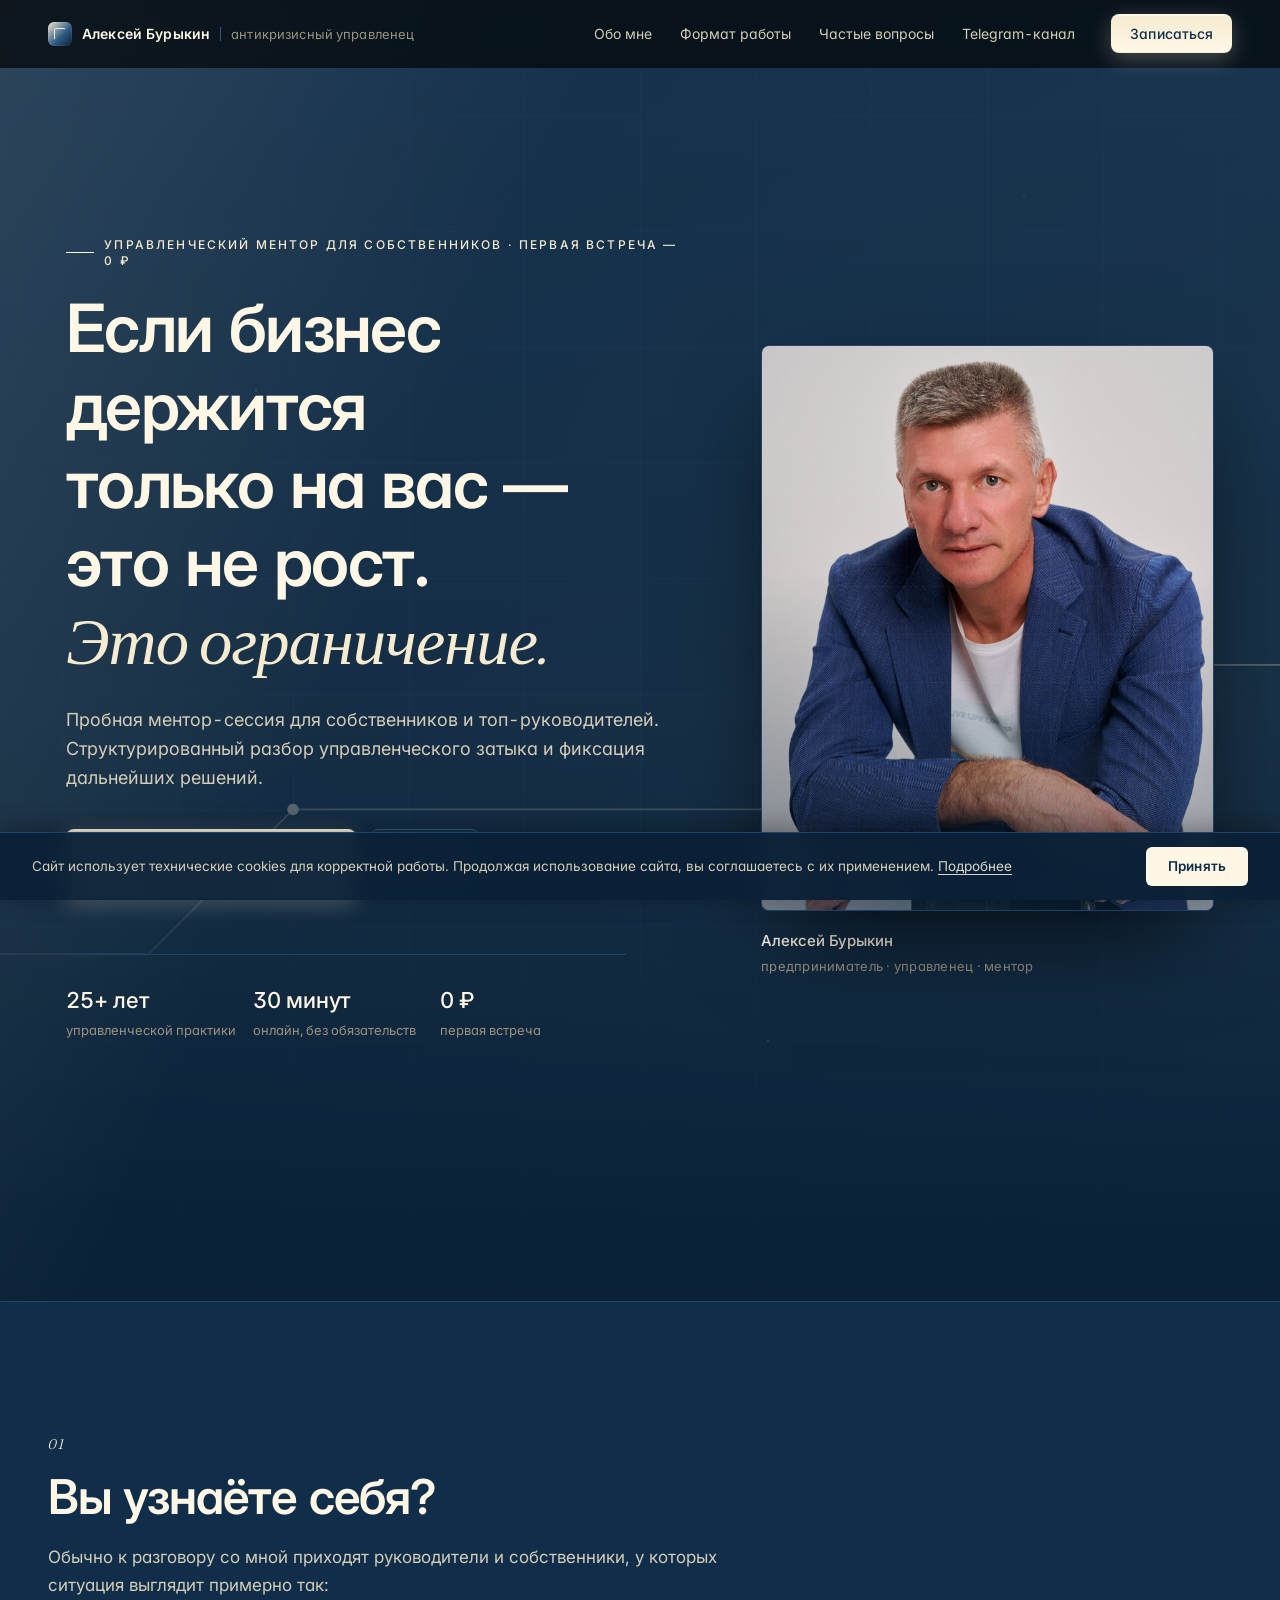
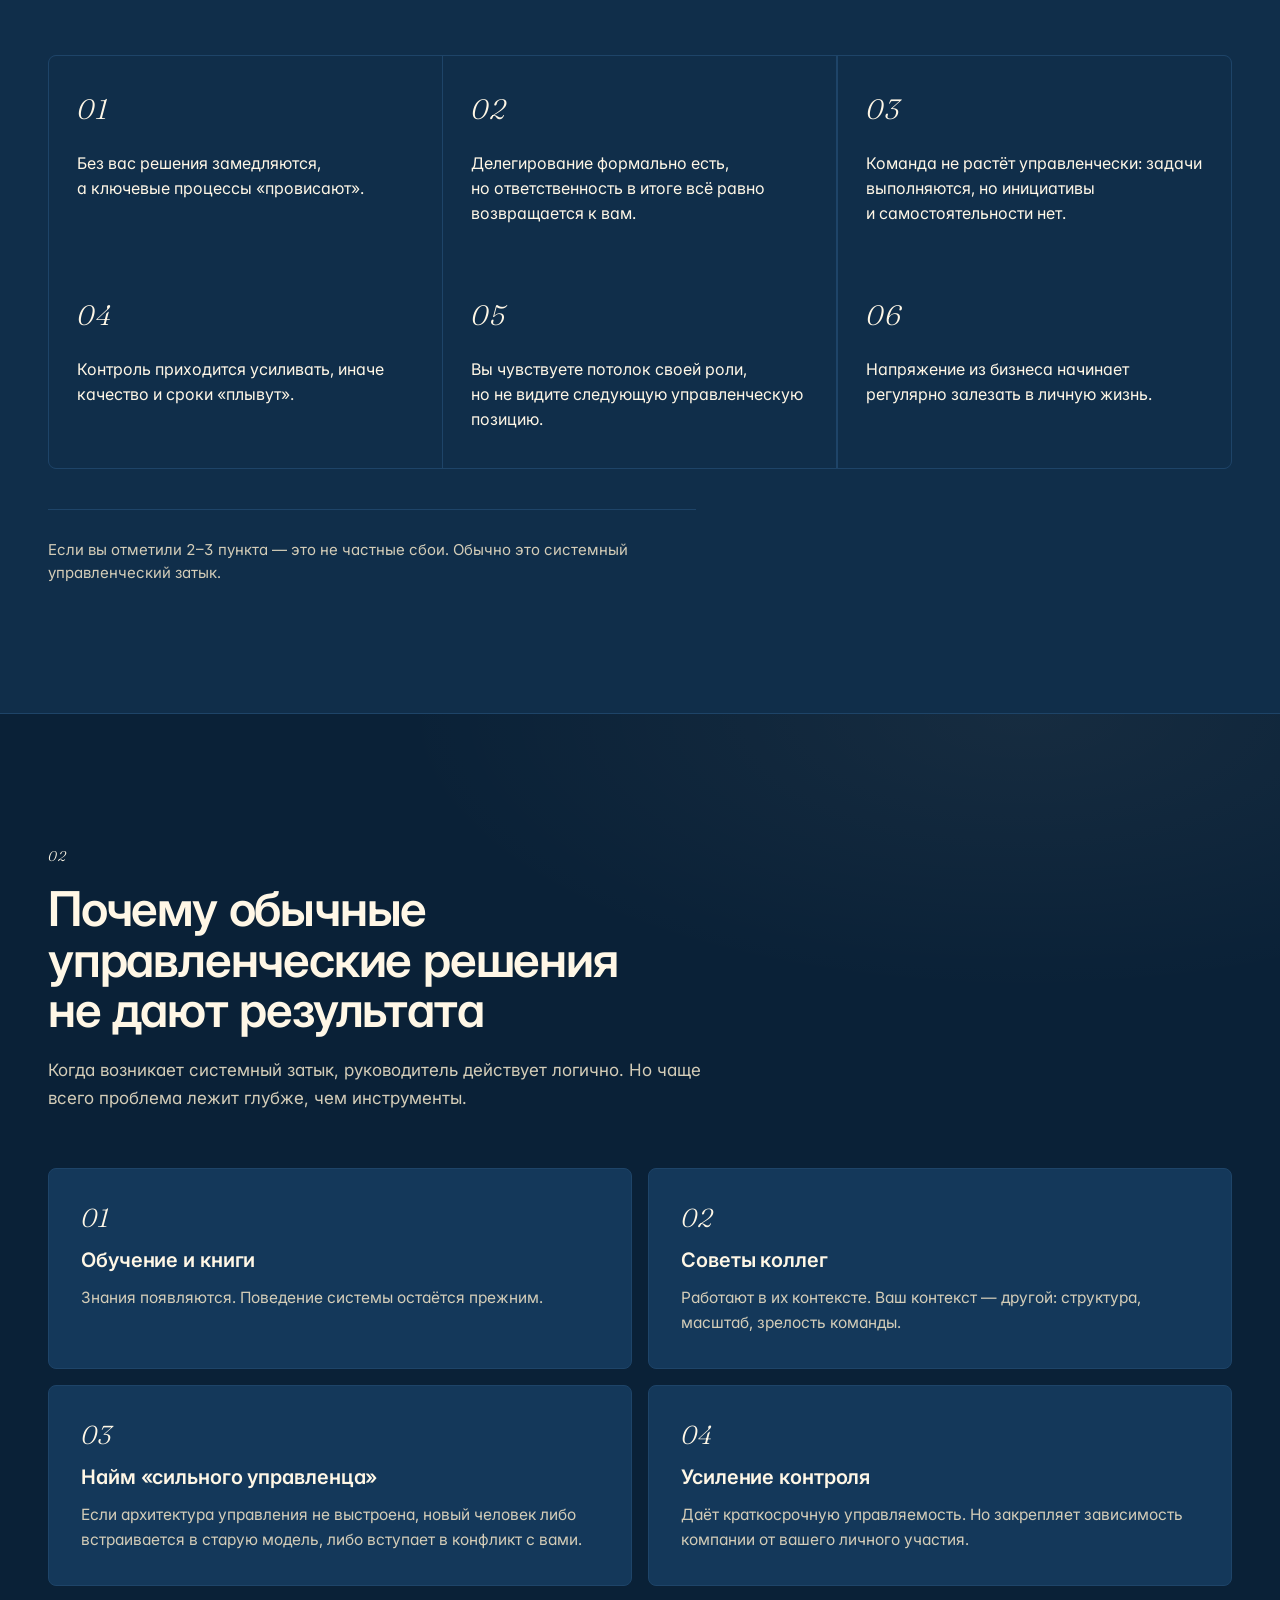
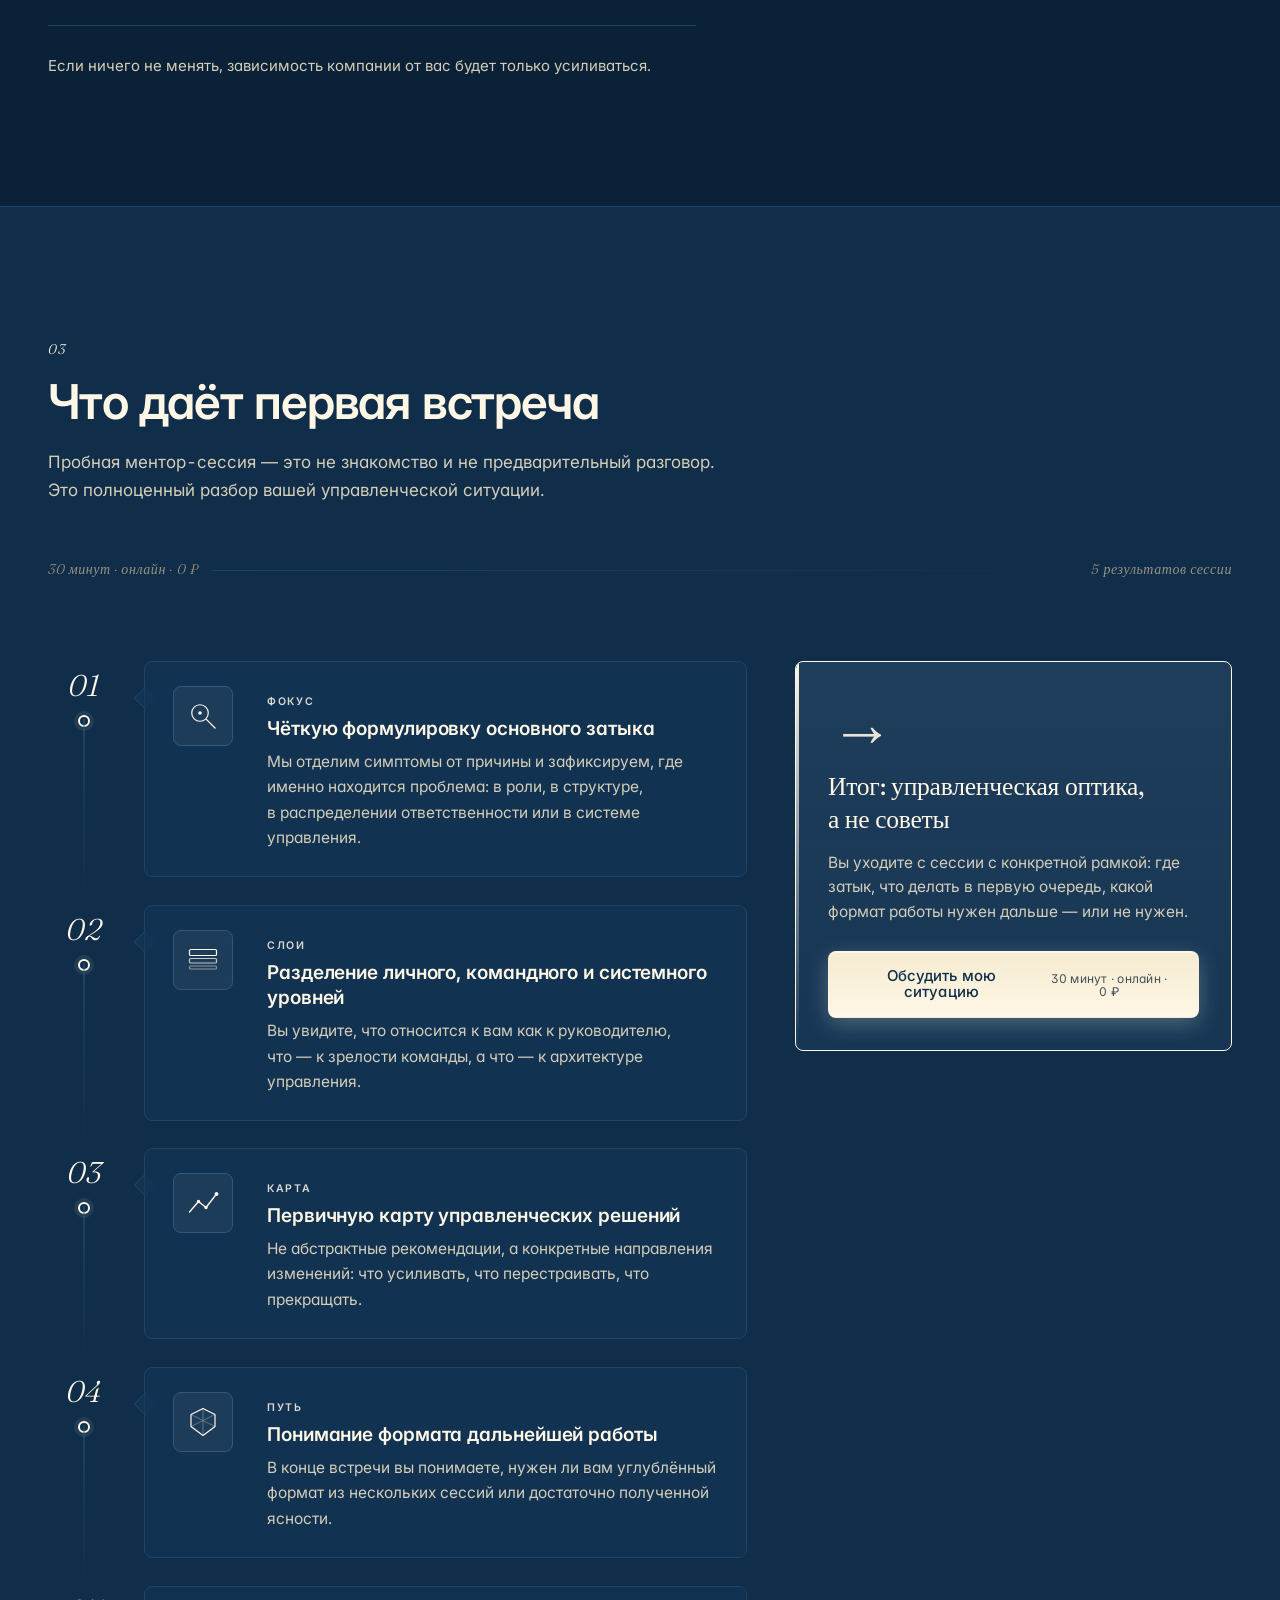
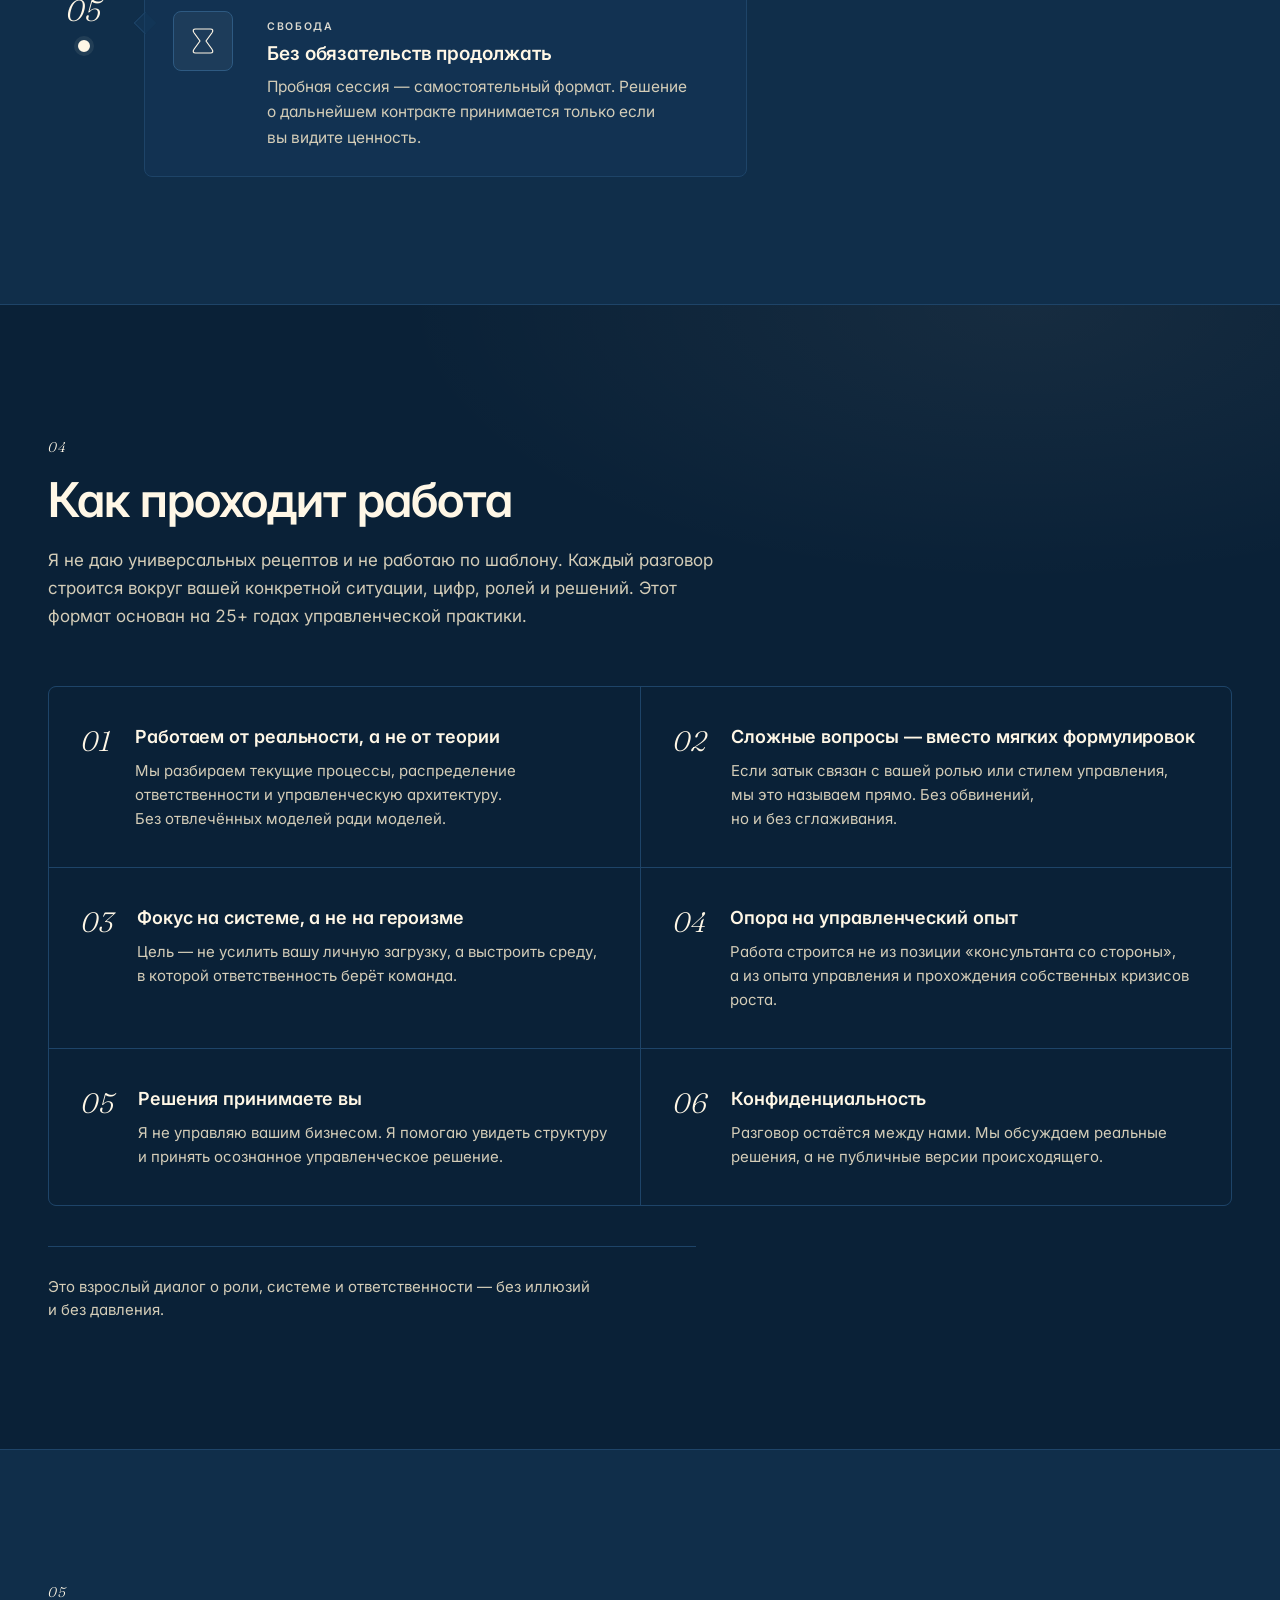
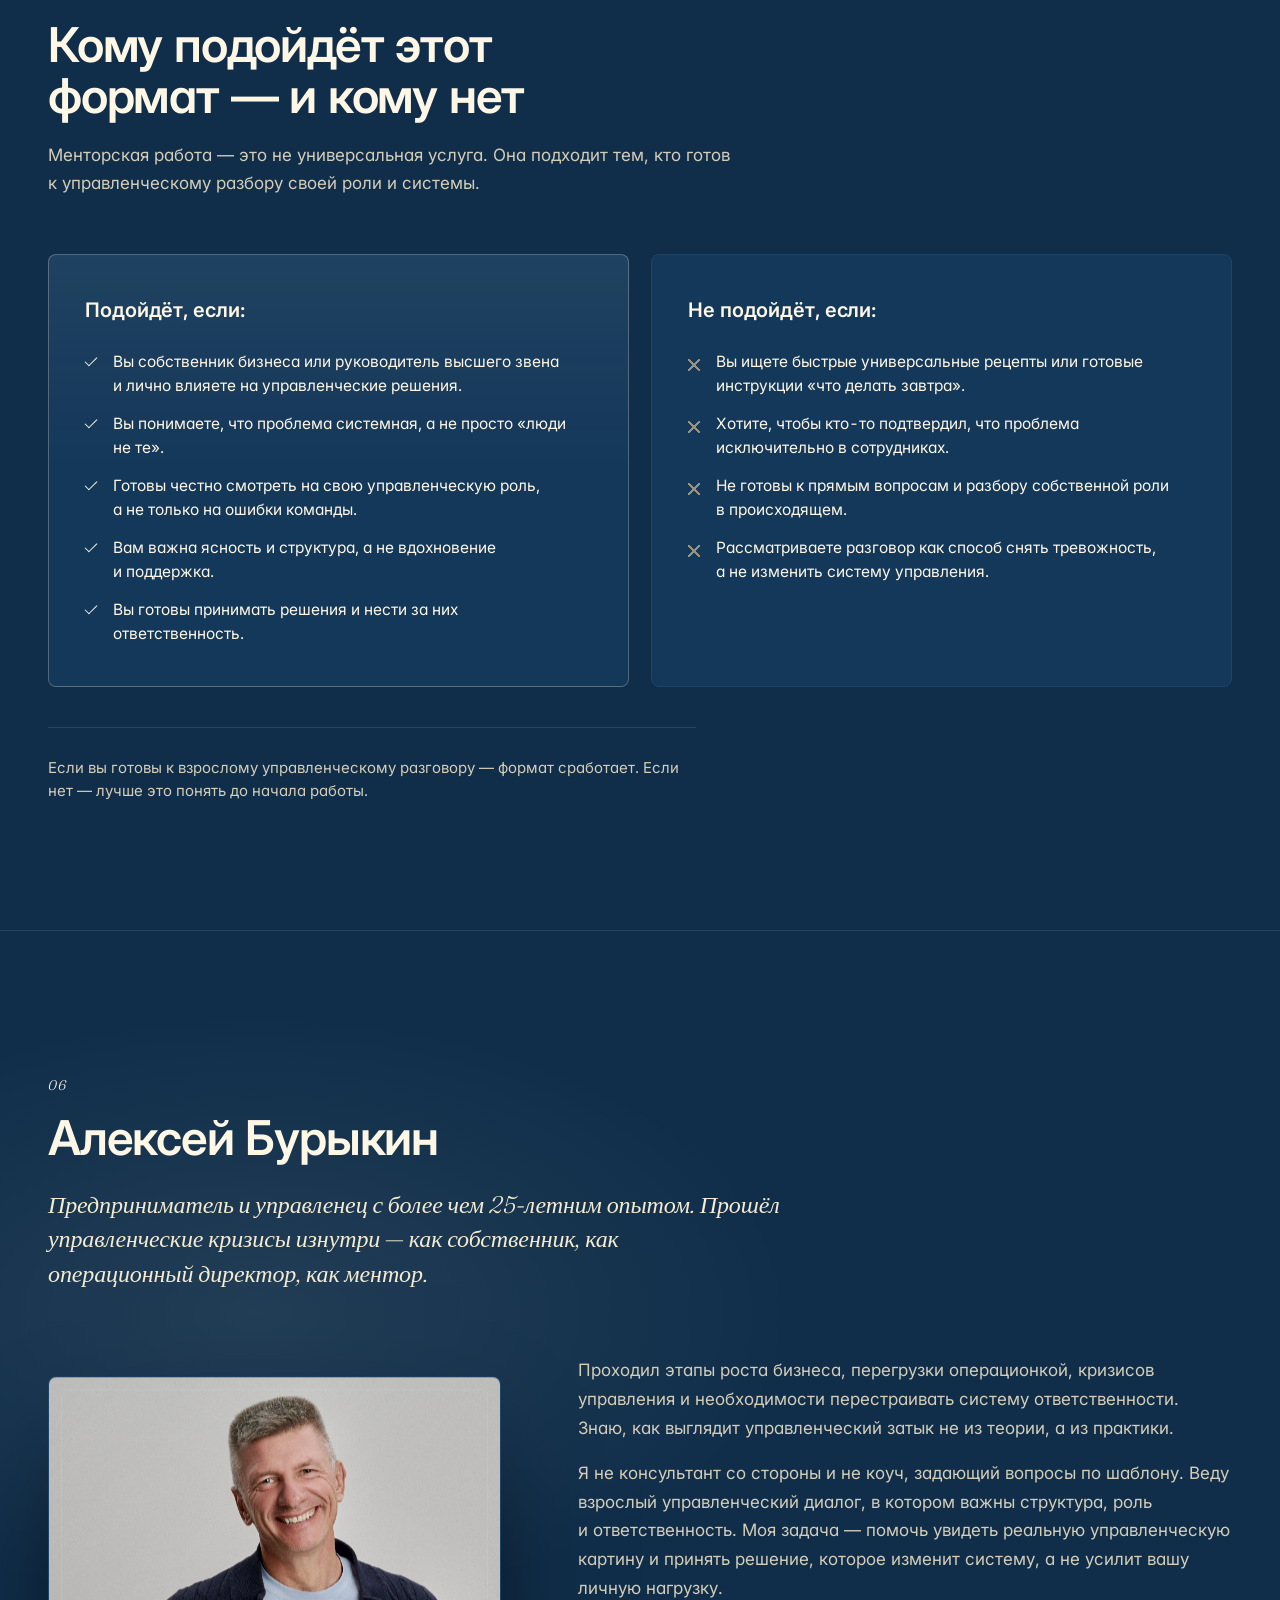
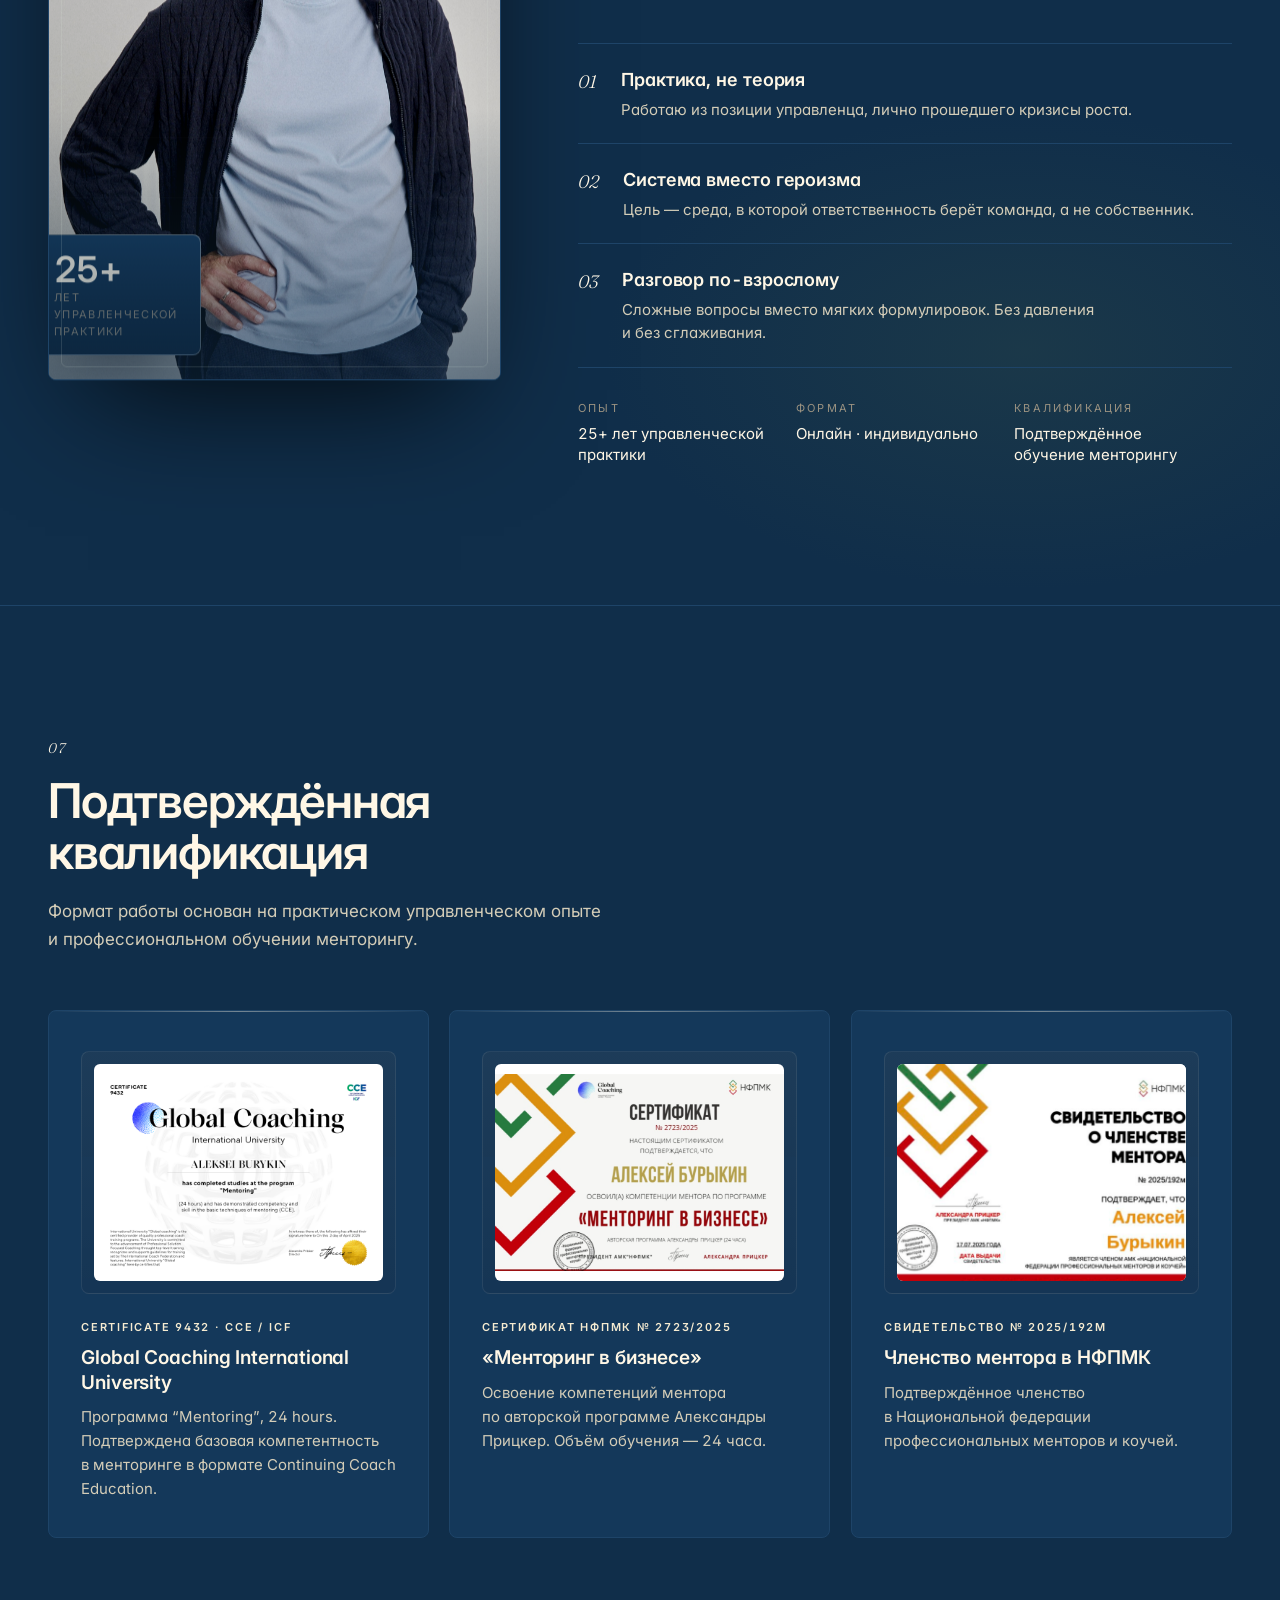
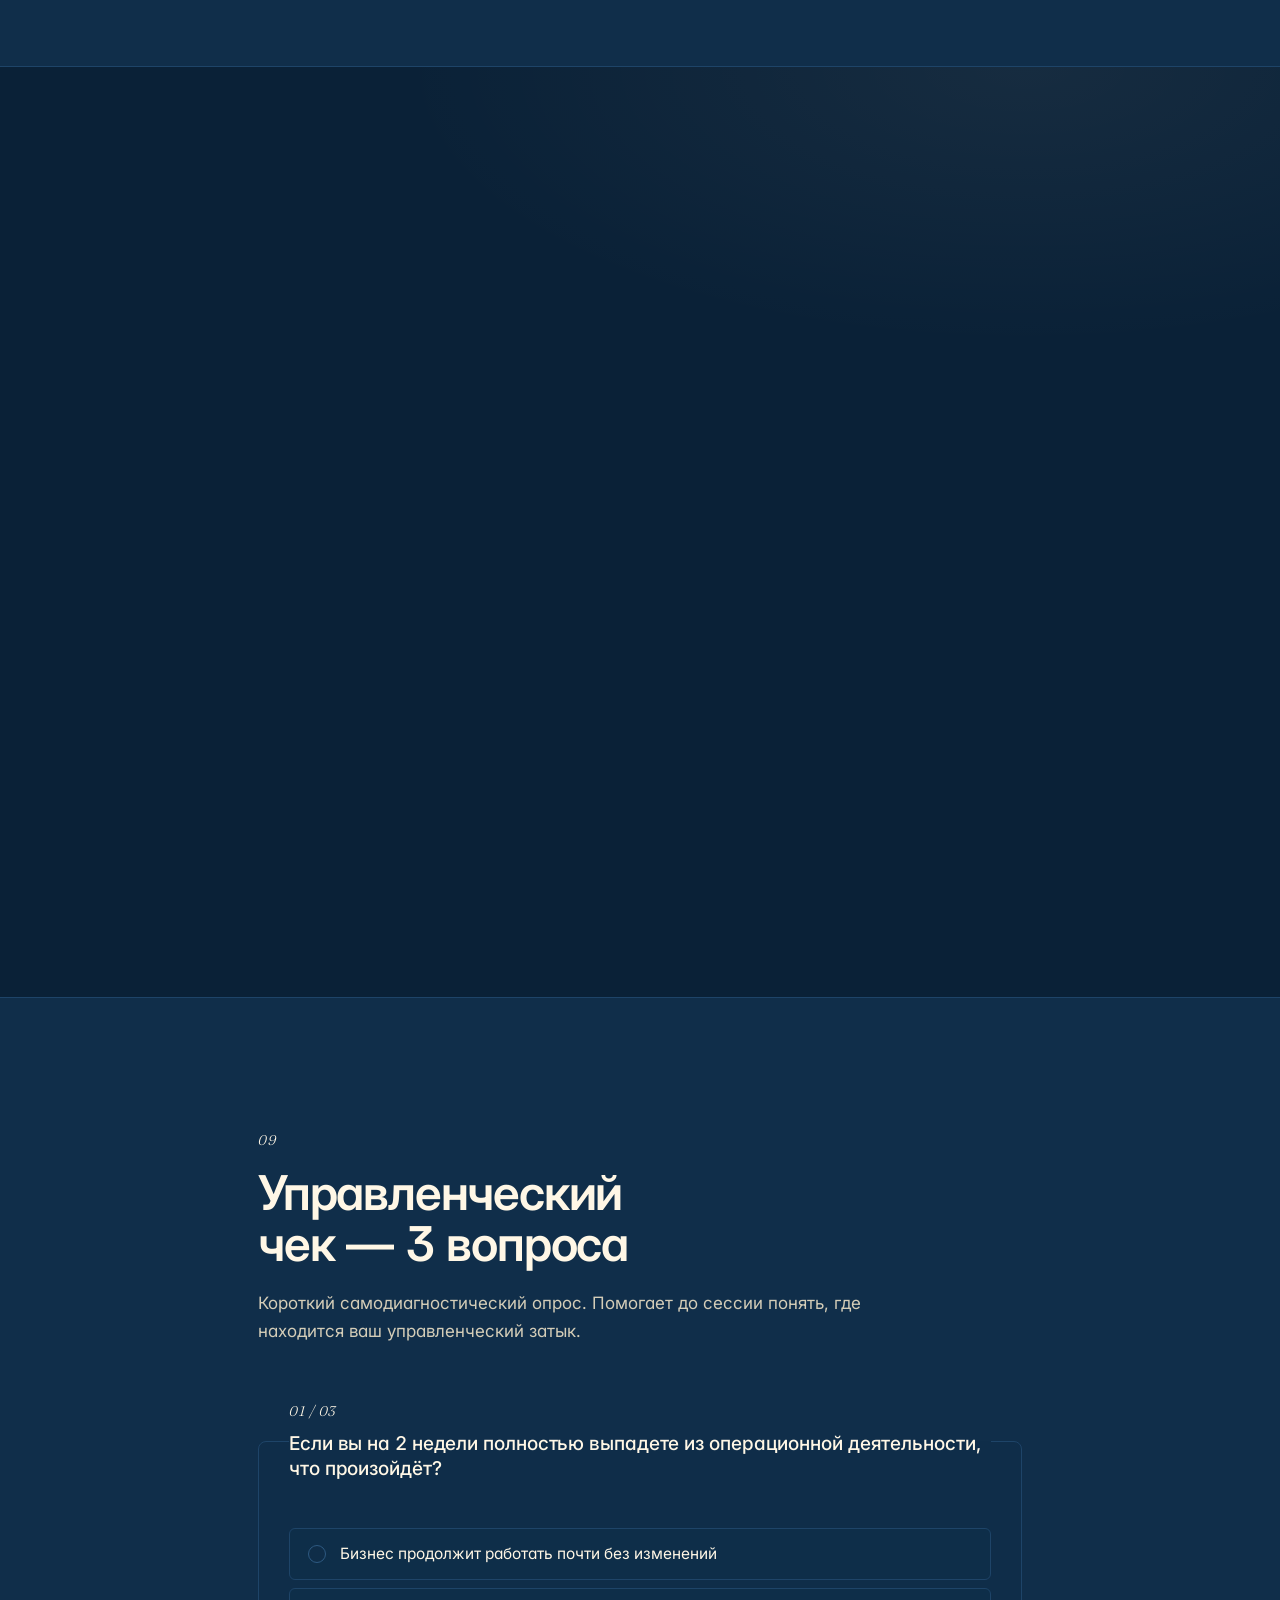
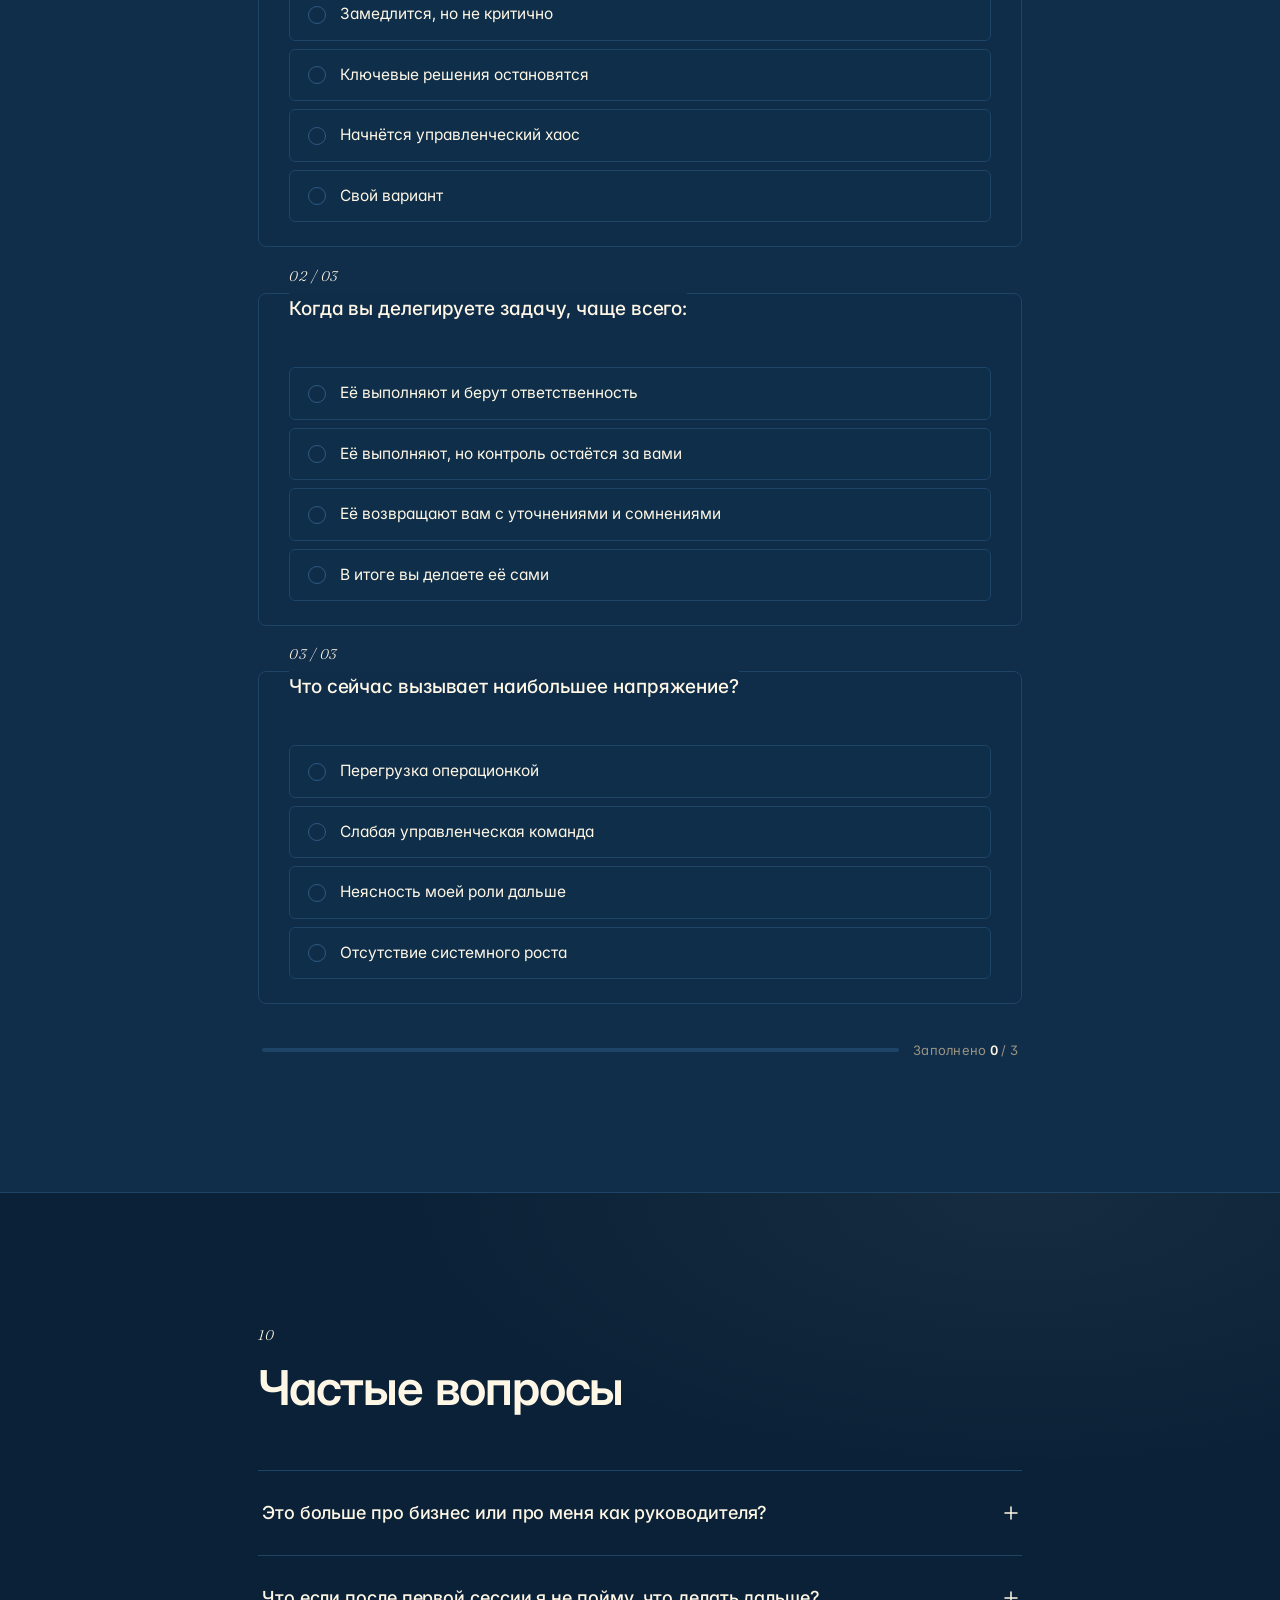
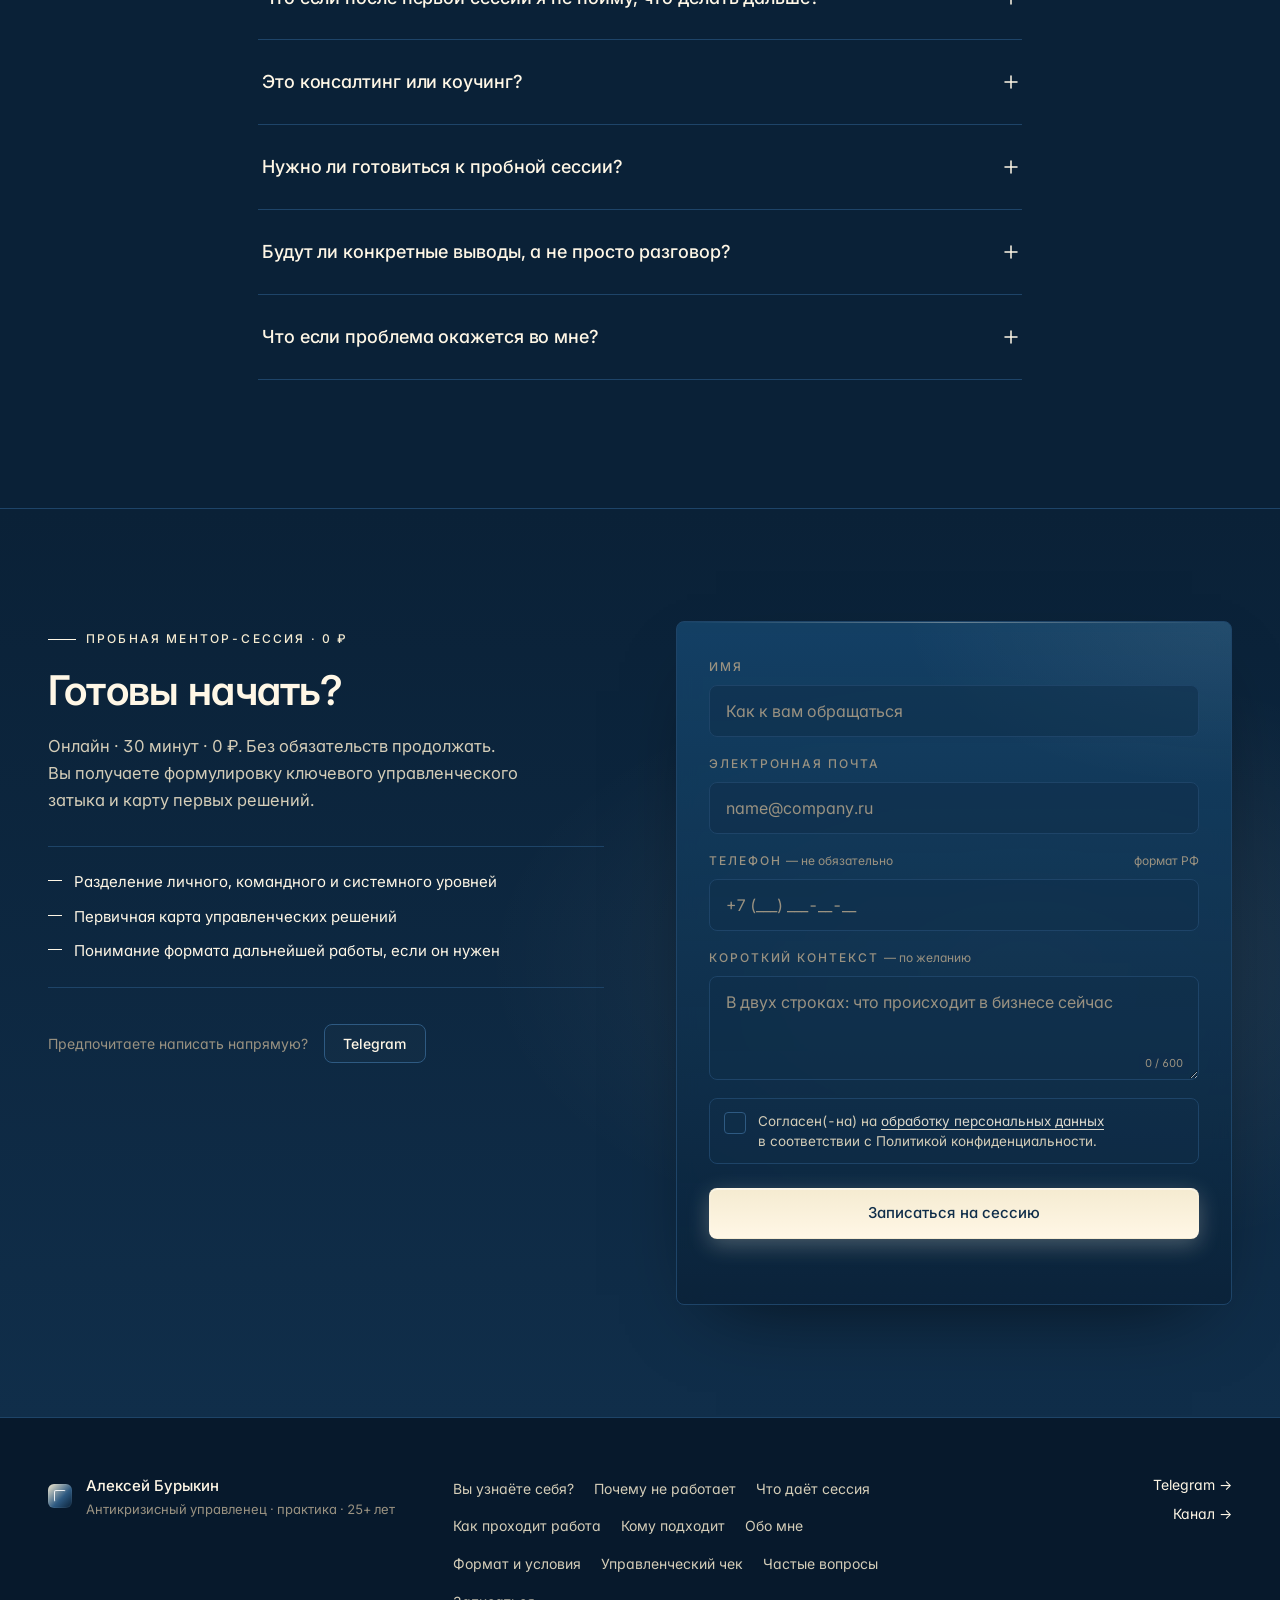
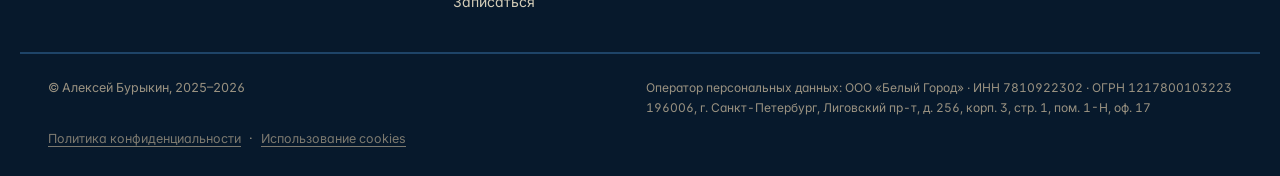
==== index.html @ d866b809 "Legal compliance + UI polish: eyebrow, privacy policy, 404, cookies - Replace hero eyebrow with stro" ====
<!doctype html>
<html lang="ru">
<head>
<meta charset="utf-8" />
<meta name="viewport" content="width=device-width,initial-scale=1,viewport-fit=cover" />
<meta name="theme-color" content="#102E4A" media="(prefers-color-scheme: dark)" />
<meta name="theme-color" content="#102E4A" />
<meta name="color-scheme" content="dark" />
<meta name="format-detection" content="telephone=no" />
<meta name="robots" content="index,follow,max-image-preview:large,max-snippet:-1" />
<meta name="referrer" content="strict-origin-when-cross-origin" />
<meta name="author" content="Алексей Бурыкин" />
<meta name="generator" content="hand-crafted" />

<title>Алексей Бурыкин — антикризисное управление и наведение порядка в бизнесе</title>
<meta name="description" content="Антикризисный управленец-практик с опытом 25+ лет. Нахожу, где бизнес теряет деньги и управляемость. Выстраиваю систему принятия решений, контур контроля и устойчивую команду. Первая диагностическая сессия — онлайн, 30 минут, бесплатно." />
<meta name="keywords" content="антикризисный управленец, антикризисное управление, управленческий консалтинг, ментор для собственника, диагностика бизнеса, делегирование, управленческая команда, операционный директор, Алексей Бурыкин" />

<link rel="canonical" href="https://compass-direct.ru/" />
<link rel="alternate" hreflang="ru" href="https://compass-direct.ru/" />
<link rel="alternate" hreflang="x-default" href="https://compass-direct.ru/" />

<!-- Open Graph -->
<meta property="og:type" content="profile" />
<meta property="og:locale" content="ru_RU" />
<meta property="og:site_name" content="Алексей Бурыкин — Compass Direct" />
<meta property="og:title" content="Алексей Бурыкин — антикризисное управление и наведение порядка в бизнесе" />
<meta property="og:description" content="Антикризисный управленец-практик. Диагностика, перестройка процессов, контур контроля. Первая сессия — бесплатно." />
<meta property="og:url" content="https://compass-direct.ru/" />
<meta property="og:image" content="https://compass-direct.ru/img/alex-01.png" />
<meta property="og:image:alt" content="Алексей Бурыкин — портрет" />
<meta property="og:image:width" content="1200" />
<meta property="og:image:height" content="1200" />
<meta property="profile:first_name" content="Алексей" />
<meta property="profile:last_name" content="Бурыкин" />

<!-- Twitter -->
<meta name="twitter:card" content="summary_large_image" />
<meta name="twitter:title" content="Алексей Бурыкин — антикризисное управление" />
<meta name="twitter:description" content="Практик с опытом 25+ лет. Диагностика и перестройка управленческой системы. Первая сессия — бесплатно." />
<meta name="twitter:image" content="https://compass-direct.ru/img/alex-01.png" />
<meta name="twitter:image:alt" content="Алексей Бурыкин — портрет" />

<!-- Favicons -->
<link rel="icon" href="data:image/svg+xml,%3Csvg xmlns='http://www.w3.org/2000/svg' viewBox='0 0 32 32'%3E%3Crect width='32' height='32' rx='7' fill='%23102E4A'/%3E%3Crect x='6' y='6' width='20' height='20' rx='4' fill='none' stroke='%23FFF7E6' stroke-width='1.6'/%3E%3Ccircle cx='16' cy='16' r='2' fill='%23F5EBD1'/%3E%3C/svg%3E" />
<link rel="apple-touch-icon" href="img/alex-01.png" />

<!-- Fonts — preconnect + preload display-swap -->
<link rel="preconnect" href="https://fonts.googleapis.com" />
<link rel="preconnect" href="https://fonts.gstatic.com" crossorigin />
<link rel="preload" as="image" href="img/alex-01.png" fetchpriority="high" />
<link href="https://fonts.googleapis.com/css2?family=Inter:wght@300;400;500;600;700&family=Fraunces:ital,opsz,wght@0,9..144,300..500;1,9..144,300..500&display=swap" rel="stylesheet" />
<link rel="stylesheet" href="styles.css" />

<!-- Structured data: Person + ProfessionalService + FAQ + Website -->
<script type="application/ld+json">
{
  "@context": "https://schema.org",
  "@graph": [
    {
      "@type": "Person",
      "@id": "https://compass-direct.ru/#alexey",
      "name": "Алексей Бурыкин",
      "givenName": "Алексей",
      "familyName": "Бурыкин",
      "jobTitle": "Антикризисный управленец, ментор для собственников и руководителей",
      "description": "Практикующий управленец с опытом 25+ лет. Диагностика управленческих затыков, перестройка процессов, контур контроля, работа с управленческой командой.",
      "image": "https://compass-direct.ru/img/alex-01.png",
      "url": "https://compass-direct.ru/",
      "knowsLanguage": "ru",
      "sameAs": [
        "https://t.me/Mbobr1975",
        "https://t.me/+ueCIK215zyQzYTYy"
      ]
    },
    {
      "@type": "ProfessionalService",
      "@id": "https://compass-direct.ru/#service",
      "name": "Антикризисное управление и менторинг собственников",
      "provider": { "@id": "https://compass-direct.ru/#alexey" },
      "areaServed": "RU",
      "serviceType": "Management consulting, executive mentoring, anti-crisis operations",
      "url": "https://compass-direct.ru/",
      "priceRange": "0–10000 RUB / сессия",
      "offers": [
        {
          "@type": "Offer",
          "name": "Диагностическая ментор-сессия",
          "description": "Структурированный разбор управленческой ситуации, фиксация ключевого затыка и направлений решений. Онлайн, 30 минут.",
          "price": "0",
          "priceCurrency": "RUB",
          "availability": "https://schema.org/InStock"
        },
        {
          "@type": "Offer",
          "name": "Серия управленческих сессий",
          "description": "Углублённая работа над управленческой ролью, делегированием, ответственностью и ростом команды.",
          "price": "10000",
          "priceCurrency": "RUB",
          "availability": "https://schema.org/InStock"
        }
      ]
    },
    {
      "@type": "WebSite",
      "@id": "https://compass-direct.ru/#website",
      "url": "https://compass-direct.ru/",
      "name": "Алексей Бурыкин — антикризисное управление",
      "inLanguage": "ru",
      "publisher": { "@id": "https://compass-direct.ru/#alexey" }
    },
    {
      "@type": "FAQPage",
      "@id": "https://compass-direct.ru/#faq",
      "mainEntity": [
        {
          "@type": "Question",
          "name": "Это больше про бизнес или про меня как руководителя?",
          "acceptedAnswer": { "@type": "Answer", "text": "И про то, и про другое. Разбираем управленческую систему через вашу роль в ней: если затык в структуре — работаем со структурой; если в роли руководителя — честно это обозначаем." }
        },
        {
          "@type": "Question",
          "name": "А что, если после первой сессии я не пойму, что делать дальше?",
          "acceptedAnswer": { "@type": "Answer", "text": "Цель первой встречи — сформулировать затык и направления решений. Если формат не подходит — работа заканчивается без обязательств продолжать." }
        },
        {
          "@type": "Question",
          "name": "Это консалтинг или коучинг?",
          "acceptedAnswer": { "@type": "Answer", "text": "Менторский формат. Не даю универсальных решений и не работаю только вопросами — опираемся на ваш контекст и управленческий опыт." }
        },
        {
          "@type": "Question",
          "name": "Нужно ли готовиться к первой сессии?",
          "acceptedAnswer": { "@type": "Answer", "text": "Специальной подготовки не нужно. Достаточно открыто обсуждать структуру команды, зоны ответственности и управленческие сложности." }
        },
        {
          "@type": "Question",
          "name": "Будут ли конкретные выводы, а не просто разговор?",
          "acceptedAnswer": { "@type": "Answer", "text": "Да. Первая сессия заканчивается фиксацией ключевого затыка и направлений решений." }
        },
        {
          "@type": "Question",
          "name": "Что, если проблема окажется во мне?",
          "acceptedAnswer": { "@type": "Answer", "text": "Аккуратно обозначим это. Речь не о личности, а о роли и управленческой позиции. Без обвинений и давления." }
        }
      ]
    }
  ]
}
</script>
</head>
<body>

<a class="skip-link" href="#main">Перейти к содержанию</a>

<!-- Floating side-rail section indicator -->
<aside class="rail" aria-label="Навигация по разделам">
  <ol class="rail__list">
    <li class="rail__group-label" aria-hidden="true"><span>Проблема</span></li>
    <li><a href="#diagnosis" data-label="Вы узнаёте себя?"><span>01</span></a></li>
    <li><a href="#fail" data-label="Почему не работает"><span>02</span></a></li>
    <li class="rail__sep" aria-hidden="true"></li>
    <li class="rail__group-label" aria-hidden="true"><span>Формат</span></li>
    <li><a href="#benefits" data-label="Что даёт сессия"><span>03</span></a></li>
    <li><a href="#method" data-label="Как проходит работа"><span>04</span></a></li>
    <li><a href="#fit" data-label="Кому подходит"><span>05</span></a></li>
    <li class="rail__sep" aria-hidden="true"></li>
    <li class="rail__group-label" aria-hidden="true"><span>Автор</span></li>
    <li><a href="#about" data-label="Обо мне"><span>06</span></a></li>
    <li><a href="#qualification" data-label="Квалификация"><span>07</span></a></li>
    <li><a href="#format" data-label="Форматы и цены"><span>08</span></a></li>
    <li class="rail__sep" aria-hidden="true"></li>
    <li class="rail__group-label" aria-hidden="true"><span>Действие</span></li>
    <li><a href="#quiz" data-label="Управленческий чек"><span>09</span></a></li>
    <li><a href="#faq" data-label="Вопросы"><span>10</span></a></li>
    <li><a href="#contact" data-label="Записаться"><span>→</span></a></li>
  </ol>
</aside>

<header class="nav" id="nav">
  <div class="container nav__row">
    <a class="nav__brand" href="#top" aria-label="Алексей Бурыкин — главная">
      <span class="brand-mark" aria-hidden="true"></span>
      <span class="brand-name">Алексей&nbsp;Бурыкин</span>
      <span class="brand-sep" aria-hidden="true"></span>
      <span class="brand-role">антикризисный управленец</span>
    </a>
    <nav class="nav__links" aria-label="Разделы страницы">
      <a href="#about">Обо&nbsp;мне</a>
      <a href="#format">Формат&nbsp;работы</a>
      <a href="#faq">Частые&nbsp;вопросы</a>
      <a href="https://t.me/+ueCIK215zyQzYTYy" target="_blank" rel="noopener">Telegram-канал</a>
    </nav>
    <div class="nav__cta">
      <a class="btn btn--primary" href="#contact">Записаться</a>
    </div>
    <button class="nav__burger" type="button" aria-label="Открыть меню" aria-expanded="false" aria-controls="mobile-menu">
      <span></span><span></span><span></span>
    </button>
    <div class="nav__progress" aria-hidden="true"><i></i></div>
  </div>
  <div class="nav__mobile" id="mobile-menu" hidden>
    <a href="#about">Обо мне</a>
    <a href="#format">Формат работы</a>
    <a href="#faq">Частые вопросы</a>
    <a href="https://t.me/+ueCIK215zyQzYTYy" target="_blank" rel="noopener">Telegram-канал</a>
    <a class="btn btn--primary btn--block" href="#contact">Записаться</a>
  </div>
</header>

<main id="main">

<!-- HERO -->
<section class="hero" id="top">
  <div class="hero__bg" aria-hidden="true">
    <svg class="hero__grid" viewBox="0 0 1440 900" preserveAspectRatio="xMidYMid slice">
      <defs>
        <linearGradient id="fade" x1="0" y1="0" x2="1" y2="1">
          <stop offset="0" stop-color="#FFF7E6" stop-opacity="0.04"/>
          <stop offset="1" stop-color="#FFF7E6" stop-opacity="0.18"/>
        </linearGradient>
        <linearGradient id="lineGrad" x1="0" y1="1" x2="1" y2="0">
          <stop offset="0" stop-color="#FFF7E6" stop-opacity=".3"/>
          <stop offset="1" stop-color="#F5EBD1" stop-opacity=".95"/>
        </linearGradient>
        <pattern id="grid" width="80" height="80" patternUnits="userSpaceOnUse">
          <path d="M 80 0 L 0 0 0 80" fill="none" stroke="#1E4468" stroke-width="0.6"/>
        </pattern>
      </defs>
      <rect width="1440" height="900" fill="url(#grid)"/>
      <rect width="1440" height="900" fill="url(#fade)"/>
      <g fill="none">
        <path class="draw" d="M 0 660 L 380 660 L 480 560 L 880 560 L 980 460 L 1440 460"
              stroke="url(#lineGrad)" stroke-width="1.2" stroke-linecap="round" stroke-linejoin="round" opacity=".9"/>
        <circle class="dot dot--1" cx="480" cy="560" r="4" fill="#F5EBD1"/>
        <circle class="dot dot--2" cx="880" cy="560" r="3" fill="#FFF7E6"/>
        <circle class="dot dot--3" cx="980" cy="460" r="4" fill="#F5EBD1"/>
      </g>
    </svg>
  </div>

  <div class="container hero__row">
    <div class="hero__content">
      <span class="eyebrow">Управленческий ментор для собственников · Первая встреча — 0&nbsp;₽</span>
      <h1 class="hero__title" data-split>
        Если&nbsp;бизнес держится только на&nbsp;вас&nbsp;—<br/>
        это не&nbsp;рост. <span class="accent">Это ограничение.</span>
      </h1>
      <p class="hero__lede">
        Пробная ментор-сессия для&nbsp;собственников и&nbsp;топ-руководителей. Структурированный разбор управленческого затыка и&nbsp;фиксация дальнейших решений.
      </p>
      <div class="hero__cta">
        <a class="btn btn--primary btn--lg" href="#contact">
          <span>Записаться на&nbsp;пробную сессию</span>
          <span class="btn__meta">30&nbsp;минут · онлайн · 0&nbsp;₽</span>
        </a>
        <a class="btn btn--outline btn--lg" href="#about">Обо&nbsp;мне</a>
      </div>
      <dl class="hero__stats" aria-label="Опорные факты">
        <div><dt><span data-count="25">25</span>+&nbsp;лет</dt><dd>управленческой практики</dd></div>
        <div><dt>30&nbsp;минут</dt><dd>онлайн, без&nbsp;обязательств</dd></div>
        <div><dt>0&nbsp;₽</dt><dd>первая встреча</dd></div>
      </dl>
    </div>

    <aside class="hero__portrait" aria-label="Портрет">
      <div class="portrait-frame">
        <img
          src="img/0B8AD026-F28C-46E5-82D7-7CE476886422_1_105_c.jpeg"
          alt="Алексей Бурыкин — антикризисный управленец"
          loading="eager"
          decoding="async"
        />
        <div class="portrait-grid" aria-hidden="true"></div>
      </div>
      <div class="portrait-caption">
        <span class="portrait-caption__name">Алексей Бурыкин</span>
        <span class="portrait-caption__role">предприниматель · управленец · ментор</span>
      </div>
    </aside>
  </div>

</section>

<!-- DIAGNOSIS -->
<section class="section" id="diagnosis">
  <div class="container">
    <header class="section__head">
      <span class="section__num">01</span>
      <h2 class="section__title">Вы узнаёте себя?</h2>
      <p class="section__lead">
        Обычно к&nbsp;разговору со&nbsp;мной приходят руководители и&nbsp;собственники, у&nbsp;которых ситуация выглядит примерно так:
      </p>
    </header>

    <ul class="diag-grid" role="list">
      <li class="diag-card">
        <span class="diag-card__idx">01</span>
        <p>Без&nbsp;вас решения замедляются, а&nbsp;ключевые процессы «провисают».</p>
      </li>
      <li class="diag-card">
        <span class="diag-card__idx">02</span>
        <p>Делегирование формально есть, но&nbsp;ответственность в&nbsp;итоге всё&nbsp;равно возвращается к&nbsp;вам.</p>
      </li>
      <li class="diag-card">
        <span class="diag-card__idx">03</span>
        <p>Команда не&nbsp;растёт управленчески: задачи выполняются, но&nbsp;инициативы и&nbsp;самостоятельности нет.</p>
      </li>
      <li class="diag-card">
        <span class="diag-card__idx">04</span>
        <p>Контроль приходится усиливать, иначе качество и&nbsp;сроки «плывут».</p>
      </li>
      <li class="diag-card">
        <span class="diag-card__idx">05</span>
        <p>Вы чувствуете потолок своей роли, но&nbsp;не&nbsp;видите следующую управленческую позицию.</p>
      </li>
      <li class="diag-card">
        <span class="diag-card__idx">06</span>
        <p>Напряжение из&nbsp;бизнеса начинает регулярно залезать в&nbsp;личную жизнь.</p>
      </li>
    </ul>

    <p class="section__footnote">
      Если вы отметили 2–3&nbsp;пункта&nbsp;— это не&nbsp;частные сбои. Обычно это системный управленческий затык.
    </p>
  </div>
</section>

<!-- FAIL — Почему обычные решения не работают -->
<section class="section section--dim" id="fail">
  <div class="container">
    <header class="section__head">
      <span class="section__num">02</span>
      <h2 class="section__title">Почему обычные управленческие решения не&nbsp;дают результата</h2>
      <p class="section__lead">
        Когда возникает системный затык, руководитель действует логично. Но&nbsp;чаще всего проблема лежит глубже, чем инструменты.
      </p>
    </header>

    <div class="fail-grid">
      <article class="fail-card">
        <span class="fail-card__idx">01</span>
        <h3>Обучение и&nbsp;книги</h3>
        <p>Знания появляются. Поведение системы остаётся прежним.</p>
      </article>
      <article class="fail-card">
        <span class="fail-card__idx">02</span>
        <h3>Советы коллег</h3>
        <p>Работают в&nbsp;их&nbsp;контексте. Ваш контекст — другой: структура, масштаб, зрелость команды.</p>
      </article>
      <article class="fail-card">
        <span class="fail-card__idx">03</span>
        <h3>Найм «сильного управленца»</h3>
        <p>Если архитектура управления не&nbsp;выстроена, новый человек либо встраивается в&nbsp;старую модель, либо вступает в&nbsp;конфликт с&nbsp;вами.</p>
      </article>
      <article class="fail-card">
        <span class="fail-card__idx">04</span>
        <h3>Усиление контроля</h3>
        <p>Даёт краткосрочную управляемость. Но&nbsp;закрепляет зависимость компании от&nbsp;вашего личного участия.</p>
      </article>
    </div>

    <p class="section__footnote">
      Если ничего не&nbsp;менять, зависимость компании от&nbsp;вас будет только усиливаться.
    </p>
  </div>
</section>

<!-- BENEFITS — что даёт первая встреча -->
<section class="section" id="benefits">
  <div class="container">
    <header class="section__head">
      <span class="section__num">03</span>
      <h2 class="section__title">Что даёт первая встреча</h2>
      <p class="section__lead">
        Пробная ментор-сессия&nbsp;— это не&nbsp;знакомство и&nbsp;не&nbsp;предварительный разговор. Это полноценный разбор вашей управленческой ситуации.
      </p>
    </header>

    <div class="benefits">
      <div class="benefits__meta" aria-hidden="true">
        <span class="benefits__meta-label">30 минут · онлайн · 0 ₽</span>
        <span class="benefits__meta-divider"></span>
        <span class="benefits__meta-label">5 результатов сессии</span>
      </div>

      <ol class="benefits__flow" role="list">
        <li class="bflow">
          <div class="bflow__track" aria-hidden="true">
            <span class="bflow__num">01</span>
            <span class="bflow__dot"></span>
          </div>
          <article class="bflow__card">
            <div class="bflow__ico" aria-hidden="true">
              <svg viewBox="0 0 48 48" width="36" height="36">
                <circle cx="20" cy="20" r="11" fill="none" stroke="currentColor" stroke-width="1.6"/>
                <path d="M28.5 28.5 L40 40" stroke="currentColor" stroke-width="1.8" stroke-linecap="round"/>
                <circle cx="20" cy="20" r="2.4" fill="currentColor"/>
              </svg>
            </div>
            <div class="bflow__body">
              <span class="bflow__tag">Фокус</span>
              <h3>Чёткую формулировку основного затыка</h3>
              <p>Мы отделим симптомы от&nbsp;причины и&nbsp;зафиксируем, где именно находится проблема: в&nbsp;роли, в&nbsp;структуре, в&nbsp;распределении ответственности или в&nbsp;системе управления.</p>
            </div>
          </article>
        </li>

        <li class="bflow">
          <div class="bflow__track" aria-hidden="true">
            <span class="bflow__num">02</span>
            <span class="bflow__dot"></span>
          </div>
          <article class="bflow__card">
            <div class="bflow__ico" aria-hidden="true">
              <svg viewBox="0 0 48 48" width="36" height="36">
                <rect x="6" y="10" width="36" height="8" rx="1.5" fill="none" stroke="currentColor" stroke-width="1.6"/>
                <rect x="6" y="22" width="36" height="6" rx="1.5" fill="none" stroke="currentColor" stroke-width="1.6" opacity=".75"/>
                <rect x="6" y="32" width="36" height="4" rx="1.5" fill="none" stroke="currentColor" stroke-width="1.6" opacity=".5"/>
              </svg>
            </div>
            <div class="bflow__body">
              <span class="bflow__tag">Слои</span>
              <h3>Разделение личного, командного и&nbsp;системного уровней</h3>
              <p>Вы увидите, что относится к&nbsp;вам как к&nbsp;руководителю, что&nbsp;— к&nbsp;зрелости команды, а&nbsp;что&nbsp;— к&nbsp;архитектуре управления.</p>
            </div>
          </article>
        </li>

        <li class="bflow">
          <div class="bflow__track" aria-hidden="true">
            <span class="bflow__num">03</span>
            <span class="bflow__dot"></span>
          </div>
          <article class="bflow__card">
            <div class="bflow__ico" aria-hidden="true">
              <svg viewBox="0 0 48 48" width="36" height="36">
                <path d="M6 36 L18 22 L28 30 L42 12" fill="none" stroke="currentColor" stroke-width="1.8" stroke-linecap="round" stroke-linejoin="round"/>
                <circle cx="18" cy="22" r="2.2" fill="currentColor"/>
                <circle cx="28" cy="30" r="2.2" fill="currentColor"/>
                <circle cx="42" cy="12" r="2.6" fill="currentColor"/>
              </svg>
            </div>
            <div class="bflow__body">
              <span class="bflow__tag">Карта</span>
              <h3>Первичную карту управленческих решений</h3>
              <p>Не&nbsp;абстрактные рекомендации, а&nbsp;конкретные направления изменений: что усиливать, что перестраивать, что прекращать.</p>
            </div>
          </article>
        </li>

        <li class="bflow">
          <div class="bflow__track" aria-hidden="true">
            <span class="bflow__num">04</span>
            <span class="bflow__dot"></span>
          </div>
          <article class="bflow__card">
            <div class="bflow__ico" aria-hidden="true">
              <svg viewBox="0 0 48 48" width="36" height="36">
                <path d="M24 6 L40 14 L40 30 L24 42 L8 30 L8 14 Z" fill="none" stroke="currentColor" stroke-width="1.6" stroke-linejoin="round"/>
                <path d="M24 6 V42 M8 14 L40 30 M40 14 L8 30" stroke="currentColor" stroke-width="1" opacity=".4"/>
              </svg>
            </div>
            <div class="bflow__body">
              <span class="bflow__tag">Путь</span>
              <h3>Понимание формата дальнейшей работы</h3>
              <p>В&nbsp;конце встречи вы понимаете, нужен ли вам углублённый формат из&nbsp;нескольких сессий или достаточно полученной ясности.</p>
            </div>
          </article>
        </li>

        <li class="bflow">
          <div class="bflow__track" aria-hidden="true">
            <span class="bflow__num">05</span>
            <span class="bflow__dot bflow__dot--end"></span>
          </div>
          <article class="bflow__card">
            <div class="bflow__ico" aria-hidden="true">
              <svg viewBox="0 0 48 48" width="36" height="36">
                <path d="M14 8 H34 C37 8 38 10 36 13 L28 24 L36 35 C38 38 37 40 34 40 H14 C11 40 10 38 12 35 L20 24 L12 13 C10 10 11 8 14 8 Z" fill="none" stroke="currentColor" stroke-width="1.6" stroke-linejoin="round"/>
              </svg>
            </div>
            <div class="bflow__body">
              <span class="bflow__tag">Свобода</span>
              <h3>Без&nbsp;обязательств продолжать</h3>
              <p>Пробная сессия&nbsp;— самостоятельный формат. Решение о&nbsp;дальнейшем контракте принимается только если вы&nbsp;видите ценность.</p>
            </div>
          </article>
        </li>
      </ol>

      <aside class="benefits__aside" aria-label="Итог сессии">
        <div class="benefits__aside-mark">→</div>
        <div class="benefits__aside-body">
          <h3>Итог: управленческая оптика, а&nbsp;не&nbsp;советы</h3>
          <p>Вы уходите с&nbsp;сессии с&nbsp;конкретной рамкой: где затык, что&nbsp;делать в&nbsp;первую очередь, какой формат работы нужен дальше&nbsp;— или не&nbsp;нужен.</p>
          <a class="btn btn--primary btn--lg" href="#contact">
            <span>Обсудить мою ситуацию</span>
            <span class="btn__meta">30 минут · онлайн · 0&nbsp;₽</span>
          </a>
        </div>
      </aside>
    </div>
  </div>
</section>

<!-- METHOD / HOW I WORK -->
<section class="section section--dim" id="method">
  <div class="container">
    <header class="section__head">
      <span class="section__num">04</span>
      <h2 class="section__title">Как проходит работа</h2>
      <p class="section__lead">
        Я&nbsp;не&nbsp;даю универсальных рецептов и&nbsp;не&nbsp;работаю по&nbsp;шаблону. Каждый разговор строится вокруг вашей конкретной ситуации, цифр, ролей и&nbsp;решений. Этот формат основан на&nbsp;25+ годах управленческой практики.
      </p>
    </header>

    <ol class="method-list" role="list">
      <li>
        <span class="method-list__num">01</span>
        <div>
          <h3>Работаем от&nbsp;реальности, а&nbsp;не&nbsp;от&nbsp;теории</h3>
          <p>Мы&nbsp;разбираем текущие процессы, распределение ответственности и&nbsp;управленческую архитектуру. Без&nbsp;отвлечённых моделей ради моделей.</p>
        </div>
      </li>
      <li>
        <span class="method-list__num">02</span>
        <div>
          <h3>Сложные вопросы — вместо мягких формулировок</h3>
          <p>Если затык связан с&nbsp;вашей ролью или стилем управления, мы&nbsp;это называем прямо. Без&nbsp;обвинений, но&nbsp;и&nbsp;без&nbsp;сглаживания.</p>
        </div>
      </li>
      <li>
        <span class="method-list__num">03</span>
        <div>
          <h3>Фокус на&nbsp;системе, а&nbsp;не&nbsp;на&nbsp;героизме</h3>
          <p>Цель&nbsp;— не&nbsp;усилить вашу личную загрузку, а&nbsp;выстроить среду, в&nbsp;которой ответственность берёт команда.</p>
        </div>
      </li>
      <li>
        <span class="method-list__num">04</span>
        <div>
          <h3>Опора на&nbsp;управленческий опыт</h3>
          <p>Работа строится не&nbsp;из&nbsp;позиции «консультанта со&nbsp;стороны», а&nbsp;из&nbsp;опыта управления и&nbsp;прохождения собственных кризисов роста.</p>
        </div>
      </li>
      <li>
        <span class="method-list__num">05</span>
        <div>
          <h3>Решения принимаете вы</h3>
          <p>Я&nbsp;не&nbsp;управляю вашим бизнесом. Я&nbsp;помогаю увидеть структуру и&nbsp;принять осознанное управленческое решение.</p>
        </div>
      </li>
      <li>
        <span class="method-list__num">06</span>
        <div>
          <h3>Конфиденциальность</h3>
          <p>Разговор остаётся между нами. Мы&nbsp;обсуждаем реальные решения, а&nbsp;не&nbsp;публичные версии происходящего.</p>
        </div>
      </li>
    </ol>

    <p class="section__footnote">
      Это взрослый диалог о&nbsp;роли, системе и&nbsp;ответственности&nbsp;— без&nbsp;иллюзий и&nbsp;без&nbsp;давления.
    </p>
  </div>
</section>

<!-- FIT -->
<section class="section" id="fit">
  <div class="container">
    <header class="section__head">
      <span class="section__num">05</span>
      <h2 class="section__title">Кому&nbsp;подойдёт этот формат&nbsp;— и&nbsp;кому&nbsp;нет</h2>
      <p class="section__lead">
        Менторская работа&nbsp;— это не&nbsp;универсальная услуга. Она подходит тем, кто готов к&nbsp;управленческому разбору своей роли и&nbsp;системы.
      </p>
    </header>

    <div class="fit-grid">
      <div class="fit-col fit-col--yes">
        <h3>Подойдёт, если:</h3>
        <ul class="tick-list tick-list--check" role="list">
          <li>Вы собственник бизнеса или&nbsp;руководитель высшего звена и&nbsp;лично влияете на&nbsp;управленческие решения.</li>
          <li>Вы понимаете, что&nbsp;проблема системная, а&nbsp;не&nbsp;просто «люди не&nbsp;те».</li>
          <li>Готовы честно смотреть на&nbsp;свою управленческую роль, а&nbsp;не&nbsp;только на&nbsp;ошибки команды.</li>
          <li>Вам важна ясность и&nbsp;структура, а&nbsp;не&nbsp;вдохновение и&nbsp;поддержка.</li>
          <li>Вы готовы принимать решения и&nbsp;нести за&nbsp;них ответственность.</li>
        </ul>
      </div>
      <div class="fit-col fit-col--no">
        <h3>Не&nbsp;подойдёт, если:</h3>
        <ul class="tick-list tick-list--cross" role="list">
          <li>Вы ищете быстрые универсальные рецепты или&nbsp;готовые инструкции «что делать завтра».</li>
          <li>Хотите, чтобы кто-то подтвердил, что&nbsp;проблема исключительно в&nbsp;сотрудниках.</li>
          <li>Не&nbsp;готовы к&nbsp;прямым вопросам и&nbsp;разбору собственной роли в&nbsp;происходящем.</li>
          <li>Рассматриваете разговор как способ снять тревожность, а&nbsp;не&nbsp;изменить систему управления.</li>
        </ul>
      </div>
    </div>

    <p class="section__footnote">
      Если вы готовы к&nbsp;взрослому управленческому разговору&nbsp;— формат сработает. Если нет&nbsp;— лучше это понять до&nbsp;начала работы.
    </p>
  </div>
</section>

<!-- ABOUT -->
<section class="section section--about section--dim" id="about">
  <div class="container">
    <header class="about-head">
      <span class="section__num">06</span>
      <h2 class="section__title">Алексей&nbsp;Бурыкин</h2>
      <p class="about-role">Предприниматель и&nbsp;управленец с&nbsp;более чем 25-летним опытом. Прошёл управленческие кризисы изнутри — как собственник, как операционный&nbsp;директор, как ментор.</p>
    </header>

    <div class="about-row">
      <div class="about-media" data-parallax="0.04">
        <figure class="portrait-frame portrait-frame--tall">
          <img
            src="img/alex-02.jpg"
            alt="Алексей Бурыкин — портрет"
            loading="lazy"
            decoding="async"
            onerror="this.onerror=null;this.src='img/alex-01.png';"
          />
          <div class="portrait-grid" aria-hidden="true"></div>
          <figcaption class="portrait-badge">
            <span>25+</span>
            <small>лет управленческой практики</small>
          </figcaption>
        </figure>
      </div>

      <div class="about-copy">
        <div class="about-body">
          <p>Проходил этапы роста бизнеса, перегрузки операционкой, кризисов управления и&nbsp;необходимости перестраивать систему ответственности. Знаю, как выглядит управленческий затык не&nbsp;из&nbsp;теории, а&nbsp;из&nbsp;практики.</p>
          <p>Я&nbsp;не&nbsp;консультант со&nbsp;стороны и&nbsp;не&nbsp;коуч, задающий вопросы по&nbsp;шаблону. Веду взрослый управленческий диалог, в&nbsp;котором важны структура, роль и&nbsp;ответственность. Моя задача&nbsp;— помочь увидеть реальную управленческую картину и&nbsp;принять решение, которое изменит систему, а&nbsp;не&nbsp;усилит вашу личную нагрузку.</p>
        </div>

        <div class="about-principles" aria-label="Операционные принципы">
          <div class="about-principle">
            <span class="about-principle__kicker">01</span>
            <div>
              <h3>Практика, не&nbsp;теория</h3>
              <p>Работаю из&nbsp;позиции управленца, лично прошедшего кризисы роста.</p>
            </div>
          </div>
          <div class="about-principle">
            <span class="about-principle__kicker">02</span>
            <div>
              <h3>Система вместо героизма</h3>
              <p>Цель — среда, в&nbsp;которой ответственность берёт команда, а&nbsp;не&nbsp;собственник.</p>
            </div>
          </div>
          <div class="about-principle">
            <span class="about-principle__kicker">03</span>
            <div>
              <h3>Разговор по-взрослому</h3>
              <p>Сложные вопросы вместо мягких формулировок. Без&nbsp;давления и&nbsp;без&nbsp;сглаживания.</p>
            </div>
          </div>
        </div>

        <dl class="about-facts">
          <div><dt>Опыт</dt><dd>25+ лет управленческой практики</dd></div>
          <div><dt>Формат</dt><dd>Онлайн · индивидуально</dd></div>
          <div><dt>Квалификация</dt><dd>Подтверждённое обучение менторингу</dd></div>
        </dl>
      </div>
    </div>
  </div>
</section>

<!-- QUALIFICATION -->
<section class="section" id="qualification">
  <div class="container">
    <header class="section__head">
      <span class="section__num">07</span>
      <h2 class="section__title">Подтверждённая квалификация</h2>
      <p class="section__lead">
        Формат работы основан на&nbsp;практическом управленческом опыте и&nbsp;профессиональном обучении менторингу.
      </p>
    </header>

    <div class="qual-grid">
      <article class="qual-card">
        <a class="qual-card__media" href="img/cert-global-coaching.png" target="_blank" rel="noopener">
          <img src="img/cert-global-coaching.png" alt="Certificate 9432 from Global Coaching International University for ALEKSEI BURYKIN, program Mentoring, 24 hours." loading="lazy" />
        </a>
        <span class="qual-card__doc">Certificate 9432 · CCE / ICF</span>
        <h3>Global Coaching International University</h3>
        <p>Программа “Mentoring”, 24&nbsp;hours. Подтверждена базовая компетентность в&nbsp;менторинге в&nbsp;формате Continuing Coach Education.</p>
      </article>
      <article class="qual-card">
        <a class="qual-card__media" href="img/cert-mentoring-business.png" target="_blank" rel="noopener">
          <img src="img/cert-mentoring-business.png" alt="Сертификат НФПМК № 2723/2025 на имя Алексей Бурыкин по программе «Менторинг в бизнесе»." loading="lazy" />
        </a>
        <span class="qual-card__doc">Сертификат НФПМК №&nbsp;2723/2025</span>
        <h3>«Менторинг в&nbsp;бизнесе»</h3>
        <p>Освоение компетенций ментора по&nbsp;авторской программе Александры Прицкер. Объём обучения&nbsp;— 24&nbsp;часа.</p>
      </article>
      <article class="qual-card">
        <a class="qual-card__media" href="img/cert-member.png" target="_blank" rel="noopener">
          <img src="img/cert-member.png" alt="Свидетельство о членстве ментора НФПМК на имя Алексей Бурыкин." loading="lazy" />
        </a>
        <span class="qual-card__doc">Свидетельство №&nbsp;2025/192м</span>
        <h3>Членство ментора в&nbsp;НФПМК</h3>
        <p>Подтверждённое членство в&nbsp;Национальной федерации профессиональных менторов и&nbsp;коучей.</p>
      </article>
    </div>
  </div>
</section>

<!-- FORMATS -->
<section class="section section--dim" id="format">
  <div class="container">
    <header class="section__head">
      <span class="section__num">08</span>
      <h2 class="section__title">Формат работы и&nbsp;условия</h2>
      <p class="section__lead">
        Выбирайте удобный формат&nbsp;— я&nbsp;адаптируюсь под&nbsp;ваш ритм и&nbsp;задачу. Никаких скрытых условий и&nbsp;автоматических контрактов. Решение о&nbsp;продолжении принимается только если вы&nbsp;видите ценность.
      </p>
    </header>

    <div class="format-grid">
      <article class="format-card format-card--primary" data-tilt>
        <header>
          <span class="format-card__kind">01 · Пробная сессия</span>
          <h3>Пробная ментор-сессия</h3>
        </header>
        <p class="format-card__lead">Структурированный разбор текущей управленческой ситуации. Фиксация ключевого затыка и&nbsp;направлений решений.</p>
        <ul class="format-card__list" role="list">
          <li>Индивидуально · 30&nbsp;минут</li>
          <li>Формат: онлайн</li>
          <li>Без&nbsp;обязательств продолжать</li>
        </ul>
        <div class="format-card__foot">
          <span class="format-card__price">0&nbsp;₽</span>
          <a class="btn btn--primary" href="#contact">Записаться</a>
        </div>
      </article>

      <article class="format-card" data-tilt>
        <header>
          <span class="format-card__kind">02 · Углублённая работа</span>
          <h3>Дальнейший формат работы</h3>
        </header>
        <p class="format-card__lead">Если по&nbsp;итогам первой встречи вы&nbsp;видите ценность в&nbsp;углублённой работе, возможен формат из&nbsp;3&nbsp;и&nbsp;более сессий.</p>
        <ul class="format-card__list" role="list">
          <li>Индивидуально · 30&nbsp;минут</li>
          <li>Онлайн</li>
          <li>Под&nbsp;управленческую задачу</li>
        </ul>
        <div class="format-card__foot">
          <span class="format-card__price">10&nbsp;000&nbsp;₽<span class="format-card__price-note"> / встреча</span></span>
          <a class="btn btn--outline" href="#contact">Обсудить</a>
        </div>
      </article>
    </div>
  </div>
</section>

<!-- QUIZ — управленческий чек -->
<section class="section" id="quiz">
  <div class="container container--narrow">
    <header class="section__head">
      <span class="section__num">09</span>
      <h2 class="section__title">Управленческий чек&nbsp;— 3 вопроса</h2>
      <p class="section__lead">
        Короткий самодиагностический опрос. Помогает до&nbsp;сессии понять, где находится ваш управленческий затык.
      </p>
    </header>

    <form class="quiz" id="quizForm" novalidate aria-label="Управленческий чек из 3 вопросов">
      <fieldset class="quiz__step" data-step="1">
        <legend class="quiz__legend">
          <span class="quiz__step-num">01 / 03</span>
          <span class="quiz__q">Если вы на&nbsp;2&nbsp;недели полностью выпадете из&nbsp;операционной деятельности, что произойдёт?</span>
        </legend>
        <div class="quiz__options">
          <label class="quiz__opt"><input type="radio" name="q1" value="Бизнес продолжит работать почти без изменений"><span>Бизнес продолжит работать почти без&nbsp;изменений</span></label>
          <label class="quiz__opt"><input type="radio" name="q1" value="Замедлится, но не критично"><span>Замедлится, но&nbsp;не&nbsp;критично</span></label>
          <label class="quiz__opt"><input type="radio" name="q1" value="Ключевые решения остановятся"><span>Ключевые решения остановятся</span></label>
          <label class="quiz__opt"><input type="radio" name="q1" value="Начнётся управленческий хаос"><span>Начнётся управленческий хаос</span></label>
          <label class="quiz__opt"><input type="radio" name="q1" value="Свой вариант"><span>Свой вариант</span></label>
        </div>
      </fieldset>

      <fieldset class="quiz__step" data-step="2">
        <legend class="quiz__legend">
          <span class="quiz__step-num">02 / 03</span>
          <span class="quiz__q">Когда вы делегируете задачу, чаще всего:</span>
        </legend>
        <div class="quiz__options">
          <label class="quiz__opt"><input type="radio" name="q2" value="Её выполняют и берут ответственность"><span>Её выполняют и&nbsp;берут ответственность</span></label>
          <label class="quiz__opt"><input type="radio" name="q2" value="Её выполняют, но контроль остаётся за вами"><span>Её выполняют, но&nbsp;контроль остаётся за&nbsp;вами</span></label>
          <label class="quiz__opt"><input type="radio" name="q2" value="Её возвращают вам с уточнениями и сомнениями"><span>Её возвращают вам с&nbsp;уточнениями и&nbsp;сомнениями</span></label>
          <label class="quiz__opt"><input type="radio" name="q2" value="В итоге вы делаете её сами"><span>В&nbsp;итоге вы делаете её&nbsp;сами</span></label>
        </div>
      </fieldset>

      <fieldset class="quiz__step" data-step="3">
        <legend class="quiz__legend">
          <span class="quiz__step-num">03 / 03</span>
          <span class="quiz__q">Что сейчас вызывает наибольшее напряжение?</span>
        </legend>
        <div class="quiz__options">
          <label class="quiz__opt"><input type="radio" name="q3" value="Перегрузка операционкой"><span>Перегрузка операционкой</span></label>
          <label class="quiz__opt"><input type="radio" name="q3" value="Слабая управленческая команда"><span>Слабая управленческая команда</span></label>
          <label class="quiz__opt"><input type="radio" name="q3" value="Неясность моей роли дальше"><span>Неясность моей роли дальше</span></label>
          <label class="quiz__opt"><input type="radio" name="q3" value="Отсутствие системного роста"><span>Отсутствие системного роста</span></label>
        </div>
      </fieldset>

      <div class="quiz__result" id="quizResult" aria-live="polite" hidden>
        <div class="quiz__result-card">
          <span class="eyebrow">Почти готово</span>
          <h3>Осталось оставить контакты, чтобы обсудить ваш управленческий затык.</h3>
          <a class="btn btn--primary btn--lg" href="#contact">Перейти к&nbsp;форме записи</a>
        </div>
      </div>

      <div class="quiz__progress" aria-hidden="true">
        <i class="quiz__progress-bar" style="--p:0%"></i>
        <span class="quiz__progress-label">Заполнено <b>0</b>&nbsp;/&nbsp;3</span>
      </div>
    </form>
  </div>
</section>

<!-- FAQ -->
<section class="section section--dim" id="faq">
  <div class="container container--narrow">
    <header class="section__head">
      <span class="section__num">10</span>
      <h2 class="section__title">Частые&nbsp;вопросы</h2>
    </header>

    <div class="faq">
      <details class="faq__item">
        <summary>Это больше про бизнес или про меня как руководителя?</summary>
        <div class="faq__body"><p>И&nbsp;про&nbsp;то, и&nbsp;про&nbsp;другое. Мы&nbsp;разбираем управленческую систему через вашу роль в&nbsp;ней. Если затык в&nbsp;структуре&nbsp;— работаем со&nbsp;структурой. Если в&nbsp;роли руководителя&nbsp;— честно это обозначаем.</p></div>
      </details>
      <details class="faq__item">
        <summary>Что если после первой сессии я&nbsp;не&nbsp;пойму, что делать дальше?</summary>
        <div class="faq__body"><p>Такого обычно не&nbsp;происходит, потому что цель первой встречи&nbsp;— сформулировать затык и&nbsp;направления решений. Но&nbsp;если вы&nbsp;поймёте, что формат вам не&nbsp;подходит&nbsp;— на&nbsp;этом работа заканчивается. Без&nbsp;обязательств продолжать.</p></div>
      </details>
      <details class="faq__item">
        <summary>Это консалтинг или коучинг?</summary>
        <div class="faq__body"><p>Это менторский формат. Я&nbsp;не&nbsp;даю универсальных решений «по&nbsp;учебнику» и&nbsp;не&nbsp;работаю только вопросами. Мы&nbsp;опираемся на&nbsp;ваш контекст и&nbsp;предпринимательский опыт, чтобы сформировать управленческие решения.</p></div>
      </details>
      <details class="faq__item">
        <summary>Нужно ли готовиться к&nbsp;пробной сессии?</summary>
        <div class="faq__body"><p>Специальной подготовки не&nbsp;требуется. Достаточно быть готовым открыто обсуждать текущую ситуацию: структуру команды, зоны ответственности, управленческие сложности.</p></div>
      </details>
      <details class="faq__item">
        <summary>Будут ли конкретные выводы, а&nbsp;не&nbsp;просто разговор?</summary>
        <div class="faq__body"><p>Да. Первая сессия заканчивается фиксацией ключевого затыка и&nbsp;направлений решений. Без&nbsp;этого разговор не&nbsp;имеет смысла.</p></div>
      </details>
      <details class="faq__item">
        <summary>Что если проблема окажется во&nbsp;мне?</summary>
        <div class="faq__body"><p>Тогда мы&nbsp;это аккуратно обозначим. Без&nbsp;обвинений и&nbsp;без&nbsp;давления. Речь всегда идёт не&nbsp;о&nbsp;личности, а&nbsp;о&nbsp;роли и&nbsp;управленческой позиции.</p></div>
      </details>
    </div>
  </div>
</section>

<!-- CONTACT -->
<section class="section section--contact" id="contact">
  <div class="container contact-row">
    <div class="contact-copy">
      <span class="eyebrow">Пробная ментор-сессия · 0&nbsp;₽</span>
      <h2 class="contact-title">Готовы&nbsp;начать?</h2>
      <p class="contact-lead">
        Онлайн · 30&nbsp;минут · 0&nbsp;₽. Без&nbsp;обязательств продолжать. Вы&nbsp;получаете формулировку ключевого управленческого затыка и&nbsp;карту первых решений.
      </p>
      <ul class="contact-list" role="list">
        <li>Разделение личного, командного и&nbsp;системного уровней</li>
        <li>Первичная карта управленческих решений</li>
        <li>Понимание формата дальнейшей работы, если он&nbsp;нужен</li>
      </ul>
      <div class="contact-direct">
        <span>Предпочитаете написать напрямую?</span>
        <a class="btn btn--outline" href="https://t.me/Mbobr1975" target="_blank" rel="noopener">Telegram</a>
      </div>
    </div>

    <form class="contact-form" id="contactForm" novalidate autocomplete="on" aria-labelledby="contactFormTitle">
      <h3 id="contactFormTitle" class="visually-hidden">Форма записи на диагностическую сессию</h3>

      <div class="field">
        <label for="name">Имя</label>
        <input
          id="name" name="name" type="text"
          autocomplete="name"
          required minlength="2" maxlength="80"
          spellcheck="false"
          aria-required="true"
          aria-describedby="name-err"
          placeholder="Как к вам обращаться"
        />
        <span class="field__error" id="name-err" data-for="name" aria-live="polite"></span>
      </div>

      <div class="field">
        <label for="email">Электронная почта</label>
        <input
          id="email" name="email" type="email"
          autocomplete="email"
          required maxlength="120"
          spellcheck="false"
          autocapitalize="off"
          aria-required="true"
          aria-describedby="email-err"
          placeholder="name@company.ru"
        />
        <span class="field__error" id="email-err" data-for="email" aria-live="polite"></span>
      </div>

      <div class="field">
        <label for="phone">Телефон <span class="field__hint-inline">— не&nbsp;обязательно</span></label>
        <input
          id="phone" name="phone" type="tel"
          autocomplete="tel"
          inputmode="numeric"
          maxlength="18"
          pattern="^\+7 \(\d{3}\) \d{3}-\d{2}-\d{2}$"
          aria-describedby="phone-err phone-hint"
          placeholder="+7 (___) ___-__-__"
        />
        <span class="field__hint" id="phone-hint">формат&nbsp;РФ</span>
        <span class="field__error" id="phone-err" data-for="phone" aria-live="polite"></span>
      </div>

      <div class="field">
        <label for="note">Короткий контекст <span class="field__hint-inline">— по&nbsp;желанию</span></label>
        <textarea
          id="note" name="note"
          rows="3"
          maxlength="600"
          aria-describedby="note-hint"
          placeholder="В&nbsp;двух строках: что&nbsp;происходит в&nbsp;бизнесе сейчас"
        ></textarea>
        <span class="field__hint" id="note-hint" data-counter-for="note">0&nbsp;/&nbsp;600</span>
      </div>

      <!-- honeypot: invisible to humans, catches bots -->
      <div class="field field--honeypot" aria-hidden="true">
        <label for="website">Сайт (не&nbsp;заполнять)</label>
        <input id="website" name="website" type="text" tabindex="-1" autocomplete="off" />
      </div>

      <label class="field field--check">
        <input id="consent" name="consent" type="checkbox" required aria-required="true" aria-describedby="consent-err" />
        <span>Согласен(-на) на&nbsp;<a href="privacy.html" target="_blank" rel="noopener" class="form-link">обработку персональных данных</a> в&nbsp;соответствии с&nbsp;Политикой конфиденциальности.</span>
      </label>
      <span class="field__error" id="consent-err" data-for="consent" aria-live="polite"></span>

      <button class="btn btn--primary btn--lg btn--block" type="submit" id="submitBtn">
        <span>Записаться на&nbsp;сессию</span>
      </button>
      <p class="contact-form__note" role="status" aria-live="polite" id="formNote"></p>
    </form>
  </div>
</section>

</main>

<footer class="footer">
  <div class="container footer__row">
    <div class="footer__brand">
      <span class="brand-mark" aria-hidden="true"></span>
      <div>
        <div class="footer__name">Алексей&nbsp;Бурыкин</div>
        <div class="footer__role">Антикризисный управленец · практика · 25+&nbsp;лет</div>
      </div>
    </div>
    <nav class="footer__nav" aria-label="Разделы">
      <a href="#diagnosis">Вы узнаёте себя?</a>
      <a href="#fail">Почему не работает</a>
      <a href="#benefits">Что даёт сессия</a>
      <a href="#method">Как проходит работа</a>
      <a href="#fit">Кому подходит</a>
      <a href="#about">Обо мне</a>
      <a href="#format">Формат и условия</a>
      <a href="#quiz">Управленческий чек</a>
      <a href="#faq">Частые вопросы</a>
      <a href="#contact">Записаться</a>
    </nav>
    <div class="footer__contact">
      <a href="https://t.me/Mbobr1975" target="_blank" rel="noopener">Telegram&nbsp;→</a>
      <a href="https://t.me/+ueCIK215zyQzYTYy" target="_blank" rel="noopener">Канал&nbsp;→</a>
    </div>
  </div>
  <div class="container footer__legal">
    <span>© Алексей Бурыкин, 2025–2026</span>
    <span class="footer__operator">
      Оператор персональных данных: ООО «Белый Город» · ИНН&nbsp;7810922302 · ОГРН&nbsp;1217800103223<br/>
      196006, г.&nbsp;Санкт-Петербург, Лиговский пр-т, д.&nbsp;256, корп.&nbsp;3, стр.&nbsp;1, пом.&nbsp;1-Н, оф.&nbsp;17
    </span>
    <span class="footer__legal-links">
      <a href="privacy.html">Политика конфиденциальности</a>
      <span aria-hidden="true">·</span>
      <a href="privacy.html#cookies">Использование cookies</a>
    </span>
  </div>
</footer>

<!-- Cookie consent banner -->
<div class="cookie-banner" id="cookieBanner" role="dialog" aria-label="Использование cookies" aria-live="polite">
  <p class="cookie-banner__text">
    Сайт использует технические cookies для корректной работы. Продолжая использование сайта, вы соглашаетесь с их применением.
    <a href="privacy.html#cookies" class="cookie-banner__link">Подробнее</a>
  </p>
  <button class="cookie-banner__btn" type="button" id="cookieAccept" aria-label="Принять и закрыть уведомление">Принять</button>
</div>

<script src="script.js" defer></script>
</body>
</html>
---- styles.css ----
/* =========================================================
   Алексей Бурыкин — compass-direct redesign (navy + cream)
   ========================================================= */

:root {
  /* palette — 2 hues only: deep navy #102E4A + warm cream #FFF7E6 */
  --bg:            #102E4A;
  --bg-2:          #0A2137;
  --surface:       #14385A;
  --surface-2:     #1A4369;
  --line:          #1E4468;
  --line-2:        #2E5A82;
  --text:          #FFF7E6;
  --text-dim:      #D4CDB8;
  --text-mute:     #9A9281;
  --accent:        #FFF7E6;
  --accent-2:      #F5EBD1;
  --accent-ink:    #102E4A;
  --warn:          #E3C58B;
  --glow:          rgba(255,247,230,.18);

  /* type */
  --ff-sans: "Inter", -apple-system, BlinkMacSystemFont, "Segoe UI", Roboto, "Helvetica Neue", Arial, sans-serif;
  --ff-serif: "Fraunces", "Times New Roman", Georgia, serif;

  /* layout */
  --container: 1240px;
  --container-narrow: 820px;
  --container-wide: 1440px;
  --radius: 8px;
  --radius-sm: 6px;
  --gutter: clamp(16px, 2.4vw, 32px);
  --canon-tracks: 1fr 1fr 2fr 4fr 2.66fr 5.33fr 5.33fr 4.33fr 2.83fr 3.5fr 3.5fr 2.83fr 4.33fr 5.33fr 5.33fr 2.66fr 4fr 2fr 1fr 1fr;

  /* rhythm */
  --s-1: 4px;
  --s-2: 8px;
  --s-3: 12px;
  --s-4: 16px;
  --s-5: 24px;
  --s-6: 32px;
  --s-7: 48px;
  --s-8: 72px;
  --s-9: 112px;

  /* motion */
  --ease: cubic-bezier(.2,.7,.2,1);
  --dur: 480ms;
}

/* reset */
*,
*::before,
*::after { box-sizing: border-box; }

html { scroll-behavior: smooth; -webkit-text-size-adjust: 100%; }
@media (prefers-reduced-motion: reduce) {
  html { scroll-behavior: auto; }
  *, *::before, *::after { animation-duration: .001ms !important; animation-iteration-count: 1 !important; transition-duration: .001ms !important; }
}

body {
  margin: 0;
  background: var(--bg);
  color: var(--text);
  font-family: var(--ff-sans);
  font-size: 17px;
  line-height: 1.55;
  font-weight: 400;
  -webkit-font-smoothing: antialiased;
  -moz-osx-font-smoothing: grayscale;
  text-rendering: optimizeLegibility;
  font-feature-settings: "ss01", "cv11", "kern";
  font-variant-numeric: lining-nums tabular-nums;
  overflow-x: clip;
}

/* text selection — cream accent, not OS default blue */
::selection { background: rgba(255,247,230,.35); color: #102E4A; }
::-moz-selection { background: rgba(255,247,230,.35); color: #102E4A; }

/* custom scrollbar on mouse UAs */
@media (hover: hover) {
  * { scrollbar-width: thin; scrollbar-color: var(--line-2) transparent; }
  *::-webkit-scrollbar { width: 10px; height: 10px; }
  *::-webkit-scrollbar-track { background: transparent; }
  *::-webkit-scrollbar-thumb {
    background: var(--line-2);
    border: 2px solid var(--bg);
    border-radius: 100px;
  }
  *::-webkit-scrollbar-thumb:hover { background: var(--accent); }
}

/* tap highlight */
a, button, [role="button"], summary, label { -webkit-tap-highlight-color: transparent; }
a, button, summary { touch-action: manipulation; }

img, svg { display: block; max-width: 100%; }
a { color: inherit; text-decoration: none; }
button { font: inherit; color: inherit; background: transparent; border: 0; cursor: pointer; }
ul, ol { margin: 0; padding: 0; list-style: none; }
h1, h2, h3, h4 { margin: 0; font-weight: 600; letter-spacing: -0.01em; }
p { margin: 0; }
figure, blockquote, dl, dd { margin: 0; }

h1, h2, h3, p, li, dt, dd, a, span {
  overflow-wrap: break-word;
}

/* focus */
:focus { outline: none; }
:focus-visible {
  outline: 2px solid var(--accent);
  outline-offset: 3px;
  border-radius: 4px;
}

/* visually-hidden — accessible, not visible */
.visually-hidden {
  position: absolute !important;
  width: 1px; height: 1px;
  padding: 0; margin: -1px;
  overflow: hidden; clip: rect(0,0,0,0);
  white-space: nowrap; border: 0;
}

/* skip link */
.skip-link {
  position: absolute; left: -9999px; top: 0;
  background: var(--accent); color: var(--accent-ink);
  padding: 10px 16px; border-radius: 6px; z-index: 200;
  font-weight: 600;
}
.skip-link:focus { left: 12px; top: 12px; }

/* container */
.container {
  width: 100%;
  max-width: var(--container);
  margin: 0 auto;
  padding: 0 28px;
}
.container--narrow { max-width: var(--container-narrow); }

.container > *,
.hero__row > *,
.nav__row > *,
.diag-grid > *,
.fail-grid > *,
.method-list > *,
.fit-grid > *,
.format-grid > *,
.contact-row > *,
.footer__row > * {
  min-width: 0;
}

/* =======================================================
   NAVIGATION
   ======================================================= */
.nav {
  position: fixed; top: 0; left: 0; right: 0; z-index: 100;
  padding: 14px 0;
  backdrop-filter: saturate(140%) blur(16px);
  -webkit-backdrop-filter: saturate(140%) blur(16px);
  background: rgba(6, 7, 6, 0.74);
  border-bottom: 1px solid transparent;
  transition: background var(--dur) var(--ease), border-color var(--dur) var(--ease), padding var(--dur) var(--ease);
}
.nav.is-scrolled {
  background: rgba(6, 7, 6, 0.9);
  border-bottom-color: var(--line);
  padding: 10px 0;
}

/* scroll progress bar */
.nav__progress {
  position: absolute; left: 0; bottom: -1px;
  height: 2px;
  width: 100%;
  background: transparent;
  pointer-events: none;
  overflow: hidden;
}
.nav__progress i {
  display: block; height: 100%;
  width: var(--p, 0%);
  background: linear-gradient(90deg, var(--accent), var(--accent-2));
  box-shadow: 0 0 14px var(--glow);
  transition: width .12s linear;
}

.nav__row {
  display: flex; align-items: center; gap: var(--s-5);
}
.nav__brand {
  display: flex; align-items: center; gap: 10px;
  font-size: 14px; letter-spacing: .01em;
  flex: 0 0 auto;
}
.brand-mark {
  width: 24px; height: 24px;
  background: linear-gradient(135deg, var(--accent-2), #2E5A82 58%, #0A2137);
  border-radius: 6px;
  position: relative;
  box-shadow: 0 0 0 1px rgba(255,255,255,.05) inset;
}
.brand-mark::after {
  content: "";
  position: absolute; inset: 6px;
  border: 1.5px solid rgba(255,255,255,.85);
  border-radius: 2px;
  border-right-color: transparent;
  border-bottom-color: transparent;
}
.brand-name { font-weight: 600; color: var(--text); }
.brand-sep {
  width: 1px; height: 14px; background: var(--line-2);
  display: inline-block;
}
.brand-role { color: var(--text-mute); font-size: 13px; }

.nav__links {
  display: flex; gap: 4px;
  margin-left: auto;
}
.nav__links a {
  color: var(--text-dim);
  font-size: 14px;
  padding: 8px 12px;
  white-space: nowrap;
  border-radius: 8px;
  transition: color .25s var(--ease), background .25s var(--ease);
  position: relative;
}
.nav__links a::after {
  content: "";
  position: absolute;
  left: 12px; right: 12px; bottom: 4px;
  height: 1px;
  background: var(--accent);
  transform: scaleX(0);
  transform-origin: left center;
  transition: transform .35s var(--ease);
}
.nav__links a:hover { color: var(--text); background: rgba(255,255,255,.03); }
.nav__links a:hover::after { transform: scaleX(1); }

.nav__cta { display: flex; gap: 10px; flex: 0 0 auto; }

.nav__burger {
  display: none;
  width: 40px; height: 40px;
  border-radius: 8px;
  position: relative;
  border: 1px solid var(--line);
}
.nav__burger span {
  position: absolute; left: 10px; right: 10px; height: 1.5px;
  background: var(--text);
  transition: transform .3s var(--ease), opacity .2s var(--ease), top .3s var(--ease);
}
.nav__burger span:nth-child(1) { top: 13px; }
.nav__burger span:nth-child(2) { top: 19px; }
.nav__burger span:nth-child(3) { top: 25px; }
.nav__burger[aria-expanded="true"] span:nth-child(1) { top: 19px; transform: rotate(45deg); }
.nav__burger[aria-expanded="true"] span:nth-child(2) { opacity: 0; }
.nav__burger[aria-expanded="true"] span:nth-child(3) { top: 19px; transform: rotate(-45deg); }

.nav__mobile {
  display: none;
  flex-direction: column;
  padding: 16px 28px 24px;
  gap: 4px;
  border-top: 1px solid var(--line);
  background: rgba(6, 7, 6, 0.97);
  max-height: calc(100svh - 60px);
  overflow-y: auto;
  -webkit-overflow-scrolling: touch;
}
.nav__mobile a:not(.btn) {
  padding: 14px 4px;
  color: var(--text);
  border-bottom: 1px solid var(--line);
  font-size: 17px;
}
.nav__mobile .btn {
  margin-top: 16px;
  border-bottom: 0;
}
.nav__mobile .btn.btn--primary {
  color: var(--accent-ink);
  font-weight: 600;
}
.nav__mobile .btn.btn--primary span { color: var(--accent-ink); }

/* =======================================================
   BUTTONS
   ======================================================= */
.btn {
  display: inline-flex;
  align-items: center;
  justify-content: center;
  gap: 10px;
  padding: 11px 18px;
  border-radius: 8px;
  font-size: 14px;
  font-weight: 500;
  letter-spacing: .005em;
  line-height: 1.1;
  cursor: pointer;
  transition: transform .2s var(--ease), background .25s var(--ease), color .25s var(--ease), box-shadow .25s var(--ease), border-color .25s var(--ease);
  white-space: normal;
  border: 1px solid transparent;
  text-align: center;
  max-width: 100%;
  min-width: 0;
}
.btn--primary {
  background: linear-gradient(180deg, var(--accent-2) 0%, var(--accent) 100%);
  color: var(--accent-ink);
  box-shadow:
    0 6px 22px rgba(255,247,230,.26),
    0 0 0 1px rgba(255,255,255,.08) inset,
    inset 0 1px 0 rgba(255,255,255,.45);
  position: relative;
  overflow: hidden;
}
.btn--primary::before {
  content: "";
  position: absolute; top: 0; left: -120%; width: 100%; height: 100%;
  background: linear-gradient(110deg, transparent, rgba(255,255,255,.4), transparent);
  transform: skewX(-20deg);
  transition: left .8s var(--ease);
}
.btn--primary:hover {
  transform: translate(var(--mx, 0px), calc(var(--my, 0px) - 1px));
  box-shadow:
    0 14px 32px rgba(255,247,230,.34),
    0 0 0 1px rgba(255,255,255,.12) inset,
    inset 0 1px 0 rgba(255,255,255,.55);
}
.btn--primary:hover::before { left: 120%; }
.btn--primary:active { transform: translateY(0); }

.btn--outline {
  border-color: var(--line-2);
  color: var(--text);
  background: rgba(255,255,255,.02);
}
.btn--outline:hover { border-color: var(--accent); color: var(--accent-2); background: rgba(255,247,230,.06); }

.btn--ghost {
  color: var(--text-dim);
  background: transparent;
}
.btn--ghost:hover { color: var(--text); background: rgba(255,255,255,.04); }

.btn--lg {
  padding: 16px 22px;
  font-size: 15px;
  border-radius: 8px;
}
.btn--block { width: 100%; }
.btn__meta {
  display: block;
  font-size: 12px;
  opacity: .75;
  font-weight: 400;
  letter-spacing: .02em;
  margin-top: 2px;
}
.btn--primary .btn__meta { color: #081B2D; }

/* =======================================================
   HERO
   ======================================================= */
.hero {
  position: relative;
  display: grid;
  min-height: 100svh;
  padding: 0;
  overflow: clip;
  border-bottom: 1px solid var(--line);
  background:
    linear-gradient(112deg, rgba(255,247,230,.10) 0%, transparent 34%),
    linear-gradient(180deg, #102E4A 0%, #0A2137 100%);
}
.hero::before {
  content: "";
  position: absolute; inset: 0;
  background:
    radial-gradient(1px 1px at 20% 30%, rgba(255,255,255,.4) 50%, transparent 100%),
    radial-gradient(1px 1px at 80% 15%, rgba(255,255,255,.25) 50%, transparent 100%),
    radial-gradient(1px 1px at 60% 80%, rgba(255,255,255,.3) 50%, transparent 100%),
    radial-gradient(1px 1px at 35% 65%, rgba(255,255,255,.2) 50%, transparent 100%);
  opacity: .5;
  pointer-events: none;
  animation: floatDust 18s ease-in-out infinite alternate;
}
@keyframes floatDust {
  from { transform: translate3d(0,0,0); }
  to { transform: translate3d(-14px,8px,0); }
}
.hero__bg {
  position: absolute; inset: 0;
  pointer-events: none;
  opacity: .38;
  z-index: 1;
  overflow: clip;
  contain: paint;
  mask-image: linear-gradient(180deg, black 55%, transparent 100%);
  -webkit-mask-image: linear-gradient(180deg, black 55%, transparent 100%);
}
.hero__grid {
  width: 100%; height: 100%;
}
.hero__grid .draw {
  stroke-dasharray: 2400;
  stroke-dashoffset: 2400;
  animation: draw 2.4s var(--ease) .4s forwards;
}
.hero__grid .dot {
  opacity: 0;
  transform-origin: center;
  animation: dotIn .6s var(--ease) forwards;
}
.hero__grid .dot--1 { animation-delay: 1.6s; }
.hero__grid .dot--2 { animation-delay: 2.0s; }
.hero__grid .dot--3 { animation-delay: 2.4s; }
@keyframes draw { to { stroke-dashoffset: 0; } }
@keyframes dotIn {
  from { opacity: 0; transform: scale(0); }
  to { opacity: 1; transform: scale(1); }
}
@media (prefers-reduced-motion: reduce) {
  .hero__grid .draw { stroke-dashoffset: 0; animation: none; }
  .hero__grid .dot { opacity: 1; animation: none; }
}

.hero__row {
  display: grid;
  grid-template-columns: var(--canon-tracks);
  grid-template-rows: var(--canon-tracks);
  gap: 0;
  align-items: stretch;
  position: relative;
  z-index: 2;
  max-width: none;
  min-height: 100svh;
  padding: clamp(92px, 10svh, 132px) max(28px, env(safe-area-inset-left)) clamp(72px, 8svh, 108px) max(28px, env(safe-area-inset-right));
}

.hero__content {
  grid-area: 5 / 3 / span 11 / span 9;
  align-self: center;
  min-width: 0;
  max-width: 680px;
}

.hero__portrait {
  grid-area: 4 / 13 / span 14 / span 6;
  align-self: center;
  min-width: 0;
}

.eyebrow {
  display: inline-flex; align-items: center; gap: 10px;
  font-size: 12px;
  letter-spacing: .18em;
  text-transform: uppercase;
  color: var(--accent-2);
  font-weight: 500;
  max-width: 100%;
  min-width: 0;
  line-height: 1.35;
}
.eyebrow::before {
  content: "";
  width: 28px; height: 1px;
  background: var(--accent);
  display: inline-block;
  flex: 0 0 auto;
}

.hero__title {
  font-family: var(--ff-sans);
  font-size: clamp(38px, 5.2vw, 68px);
  line-height: 1.04;
  letter-spacing: -0.025em;
  font-weight: 600;
  margin: 22px 0 26px;
  color: var(--text);
  max-width: 16ch;
}
.hero__title .accent {
  font-family: var(--ff-serif);
  font-style: italic;
  font-weight: 300;
  color: var(--accent-2);
  letter-spacing: -0.015em;
}
/* word-by-word mask reveal */
.hero__title {
  overflow-wrap: break-word;
  word-break: normal;
  hyphens: auto;
}
.hero__title .w {
  display: inline-block;
  overflow: hidden;
  vertical-align: bottom;
  padding: 0.05em 0 0.08em; /* room for Cyrillic descenders (д, р) */
  max-width: 100%;
}
.hero__title .w > span {
  display: inline-block;
  transform: translateY(110%);
  animation: wordUp 1s var(--ease) forwards;
  animation-delay: calc(var(--i, 0) * 60ms + 120ms);
  will-change: transform;
}
@keyframes wordUp {
  to { transform: translateY(0); }
}
@media (prefers-reduced-motion: reduce) {
  .hero__title .w > span { transform: none; animation: none; }
}

.hero__lede {
  font-size: 18px;
  line-height: 1.6;
  color: var(--text-dim);
  max-width: 56ch;
  margin-bottom: 36px;
}

.hero__cta {
  display: flex; gap: 14px; flex-wrap: wrap;
  margin-bottom: 56px;
}
.hero__cta .btn--primary {
  flex-direction: column;
  gap: 4px;
}

.hero__stats {
  display: grid;
  grid-template-columns: repeat(3, minmax(0,1fr));
  gap: 0;
  margin: 0;
  padding-top: 28px;
  border-top: 1px solid var(--line);
  max-width: 560px;
}
.hero__stats > div { padding-right: 16px; }
.hero__stats dt {
  font-size: 22px;
  font-weight: 500;
  color: var(--text);
  letter-spacing: -.01em;
  margin-bottom: 4px;
}
.hero__stats dd {
  margin: 0;
  font-size: 13px;
  color: var(--text-mute);
  line-height: 1.4;
}

/* portrait */
.hero__portrait {
  position: relative;
}
.portrait-frame {
  position: relative;
  width: 100%;
  aspect-ratio: 4 / 5;
  border-radius: 8px;
  overflow: hidden;
  background: linear-gradient(180deg, #14385A 0%, #102E4A 100%);
  border: 1px solid var(--line);
  box-shadow:
    0 40px 100px -30px rgba(0,0,0,.8),
    0 0 0 1px rgba(255,255,255,.03) inset;
  transition: transform .8s var(--ease), box-shadow .5s var(--ease);
}
.portrait-frame img {
  width: 100%; height: 100%;
  object-fit: cover;
  object-position: center 20%;
  /* natural color, mild editorial grade — no B&W */
  filter: saturate(1.02) contrast(1.04) brightness(0.98);
  transition: filter .8s var(--ease), transform 1.2s var(--ease);
}
.portrait-frame:hover img {
  filter: saturate(1.08) contrast(1.06) brightness(1.02);
  transform: scale(1.02);
}
.portrait-frame::after {
  content: "";
  position: absolute; inset: 0;
  background:
    radial-gradient(120% 80% at 50% 120%, rgba(16,46,74,.85) 0%, transparent 55%),
    linear-gradient(180deg, rgba(16,46,74,0) 40%, rgba(16,46,74,.35) 100%);
  pointer-events: none;
}
.portrait-grid {
  position: absolute; inset: 0;
  background-image:
    linear-gradient(to right, rgba(255,247,230,.06) 1px, transparent 1px),
    linear-gradient(to bottom, rgba(255,247,230,.06) 1px, transparent 1px);
  background-size: 48px 48px;
  mix-blend-mode: screen;
  pointer-events: none;
  opacity: .5;
}
.portrait-frame--tall { aspect-ratio: 3 / 4; }

/* ABOUT portrait — preserve color, editorial warm grade (opposite of hero mono) */
.section--about .portrait-frame {
  background: linear-gradient(180deg, #14385A 0%, #0A2137 100%);
  box-shadow:
    0 50px 120px -40px rgba(0,0,0,.85),
    0 0 0 1px rgba(255,247,230,.08) inset;
}
.section--about .portrait-frame img {
  object-position: center 12%;
  filter: saturate(0.82) contrast(1.05) brightness(0.92);
  mix-blend-mode: normal;
}
.section--about .portrait-frame:hover img {
  filter: saturate(0.9) contrast(1.08) brightness(0.95);
}
.section--about .portrait-frame::after {
  background:
    linear-gradient(180deg, rgba(16,46,74,0) 55%, rgba(16,46,74,.55) 100%),
    linear-gradient(140deg, rgba(255,247,230,.06) 0%, transparent 45%);
}
/* corner accent lines for premium framing */
.section--about .portrait-frame::before {
  content: "";
  position: absolute; inset: 12px;
  border: 1px solid rgba(217,235,221,.14);
  border-radius: 6px;
  pointer-events: none;
  z-index: 2;
}
.section--about .portrait-grid {
  background-image:
    linear-gradient(to right, rgba(255,255,255,.04) 1px, transparent 1px),
    linear-gradient(to bottom, rgba(255,255,255,.04) 1px, transparent 1px);
  background-size: 60px 60px;
  opacity: .35;
}

.portrait-caption {
  display: flex; flex-direction: column;
  margin-top: 18px;
  font-size: 13px;
  color: var(--text-mute);
}
.portrait-caption__name { color: var(--text); font-weight: 500; font-size: 15px; letter-spacing: -.005em; }
.portrait-caption__role { margin-top: 4px; letter-spacing: .02em; }

/* =======================================================
   SECTION HEADER
   ======================================================= */
.section {
  padding: clamp(80px, 10vw, 128px) 0;
  border-bottom: 1px solid var(--line);
  position: relative;
}
.section--dim {
  background:
    radial-gradient(900px 400px at 80% 0%, rgba(255,247,230,.05), transparent 70%),
    var(--bg-2);
}

.section__head {
  max-width: 780px;
  margin-bottom: 56px;
}
.section__num {
  display: inline-block;
  font-family: var(--ff-serif);
  font-style: italic;
  font-weight: 300;
  font-size: 14px;
  color: var(--accent);
  letter-spacing: .05em;
  margin-bottom: 16px;
}
.section__title {
  font-size: clamp(30px, 3.8vw, 48px);
  line-height: 1.06;
  letter-spacing: -0.025em;
  font-weight: 600;
  color: var(--text);
  margin-bottom: 20px;
  max-width: 22ch;
  text-wrap: balance;
}
.hero__title, .section__title, .contact-title, .format-card h3 {
  overflow-wrap: anywhere;
  hyphens: auto;
  text-wrap: balance;
}
.section__lead {
  font-size: 17px;
  color: var(--text-dim);
  line-height: 1.65;
  max-width: 62ch;
}
.section__footnote {
  margin-top: 40px;
  padding-top: 28px;
  border-top: 1px solid var(--line);
  color: var(--text-dim);
  font-size: 15px;
  max-width: 72ch;
}

/* =======================================================
   DIAGNOSIS GRID
   ======================================================= */
.diag-grid {
  display: grid;
  grid-template-columns: repeat(3, minmax(0,1fr));
  gap: 1px;
  background: var(--line);
  border: 1px solid var(--line);
  border-radius: var(--radius);
  overflow: hidden;
}
.diag-card {
  padding: 32px 28px 36px;
  background: var(--bg);
  min-height: 180px;
  position: relative;
  transition: background .3s var(--ease);
}
.diag-card:hover { background: var(--surface); }
.diag-card__idx {
  display: block;
  font-family: var(--ff-serif);
  font-style: italic;
  font-weight: 300;
  font-size: 28px;
  color: var(--accent);
  letter-spacing: .02em;
  margin-bottom: 20px;
}
.diag-card p {
  color: var(--text);
  font-size: 16px;
  line-height: 1.55;
}

/* =======================================================
   BENEFITS — что даёт первая встреча (process flow)
   ======================================================= */
.benefits {
  display: grid;
  grid-template-columns: minmax(0, 1.6fr) minmax(0, 1fr);
  gap: 48px;
  align-items: start;
}
.benefits__meta {
  grid-column: 1 / -1;
  display: flex;
  align-items: center;
  gap: 14px;
  margin-bottom: 32px;
  font-family: var(--ff-serif);
  font-style: italic;
  font-weight: 300;
  font-size: 14px;
  color: var(--text-mute);
  letter-spacing: .04em;
}
.benefits__meta-label {
  text-transform: lowercase;
  font-feature-settings: "ss01";
}
.benefits__meta-divider {
  flex: 1;
  height: 1px;
  background: linear-gradient(90deg, var(--line), transparent);
}

.benefits__flow {
  list-style: none;
  padding: 0;
  margin: 0;
  display: flex;
  flex-direction: column;
  gap: 0;
  position: relative;
}

/* each step */
.bflow {
  display: grid;
  grid-template-columns: 72px 1fr;
  align-items: stretch;
  gap: 24px;
  position: relative;
  padding-bottom: 28px;
}
.bflow:last-child { padding-bottom: 0; }

/* left track: number + dot + vertical line */
.bflow__track {
  position: relative;
  display: flex;
  flex-direction: column;
  align-items: center;
  padding-top: 10px;
}
.bflow__track::before {
  content: "";
  position: absolute;
  top: 58px;
  bottom: -28px;
  left: 50%;
  width: 1px;
  background: linear-gradient(180deg, var(--line-2), var(--line) 40%, transparent);
  transform: translateX(-0.5px);
}
.bflow:last-child .bflow__track::before { display: none; }
.bflow__num {
  font-family: var(--ff-serif);
  font-style: italic;
  font-weight: 300;
  font-size: 30px;
  color: var(--accent);
  line-height: 1;
  margin-bottom: 14px;
  letter-spacing: .01em;
}
.bflow__dot {
  width: 12px;
  height: 12px;
  border-radius: 100%;
  background: var(--accent-ink);
  border: 2px solid var(--accent);
  box-shadow: 0 0 0 4px rgba(255,247,230,.08);
  transition: box-shadow .3s var(--ease), transform .3s var(--ease);
}
.bflow__dot--end {
  background: var(--accent);
}
.bflow:hover .bflow__dot {
  box-shadow: 0 0 0 7px rgba(255,247,230,.15);
  transform: scale(1.15);
}

/* card */
.bflow__card {
  display: grid;
  grid-template-columns: 72px 1fr;
  gap: 22px;
  align-items: flex-start;
  padding: 24px 28px 26px;
  background: rgba(20,56,90,.55);
  border: 1px solid var(--line);
  border-radius: var(--radius);
  transition: background .3s var(--ease), border-color .3s var(--ease), transform .3s var(--ease);
  position: relative;
}
.bflow__card::before {
  content: "";
  position: absolute;
  top: 28px;
  left: -8px;
  width: 16px;
  height: 16px;
  background: rgba(20,56,90,.55);
  border-left: 1px solid var(--line);
  border-bottom: 1px solid var(--line);
  transform: rotate(45deg);
  transition: background .3s var(--ease), border-color .3s var(--ease);
  z-index: 0;
}
.bflow__card > * { position: relative; z-index: 1; }
.bflow:hover .bflow__card {
  border-color: var(--line-2);
  background: var(--surface-2);
  transform: translateX(4px);
}
.bflow:hover .bflow__card::before {
  background: var(--surface-2);
  border-color: var(--line-2);
}
.bflow__ico {
  display: inline-flex;
  align-items: center;
  justify-content: center;
  width: 60px;
  height: 60px;
  border-radius: 8px;
  color: var(--accent);
  background: rgba(255,247,230,.05);
  border: 1px solid var(--line-2);
}
.bflow__tag {
  display: inline-block;
  font-family: var(--ff-sans);
  font-size: 10.5px;
  font-weight: 600;
  letter-spacing: .16em;
  text-transform: uppercase;
  color: var(--accent);
  opacity: .85;
  margin-bottom: 6px;
}
.bflow__body h3 {
  font-family: var(--ff-sans);
  font-size: 19px;
  line-height: 1.32;
  color: var(--text);
  margin: 0 0 8px;
  font-weight: 600;
  letter-spacing: -.005em;
}
.bflow__body p {
  color: var(--text-dim);
  font-size: 15.5px;
  line-height: 1.62;
  margin: 0;
}

/* right side: summary panel */
.benefits__aside {
  position: sticky;
  top: 100px;
  display: flex;
  flex-direction: column;
  gap: 0;
  padding: 36px 32px 32px;
  border: 1px solid var(--accent);
  border-radius: var(--radius);
  background:
    linear-gradient(180deg, rgba(255,247,230,.06), rgba(255,247,230,.015)),
    rgba(20,56,90,.55);
  overflow: hidden;
}
.benefits__aside::before {
  content: "";
  position: absolute;
  inset: 0 auto 0 0;
  width: 3px;
  background: linear-gradient(180deg, var(--accent), transparent);
}
.benefits__aside-mark {
  font-family: var(--ff-serif);
  font-style: italic;
  font-weight: 300;
  font-size: 64px;
  line-height: 1;
  color: var(--accent);
  margin-bottom: 8px;
  opacity: .9;
}
.benefits__aside-body h3 {
  font-family: var(--ff-serif);
  font-weight: 400;
  font-size: clamp(22px, 2vw, 26px);
  color: var(--text);
  margin: 0 0 14px;
  line-height: 1.3;
  letter-spacing: -.01em;
}
.benefits__aside-body p {
  color: var(--text-dim);
  font-size: 15.5px;
  line-height: 1.6;
  margin: 0 0 26px;
}
.benefits__aside-body .btn { width: 100%; justify-content: center; }

@media (max-width: 1080px) {
  .benefits { grid-template-columns: 1fr; gap: 36px; }
  .benefits__aside { position: static; }
}
@media (max-width: 640px) {
  .bflow { grid-template-columns: 52px 1fr; gap: 16px; padding-bottom: 22px; }
  .bflow__track::before { top: 52px; bottom: -22px; }
  .bflow__num { font-size: 24px; margin-bottom: 10px; }
  .bflow__card { grid-template-columns: 1fr; gap: 14px; padding: 22px 20px; }
  .bflow__card::before { display: none; }
  .bflow__ico { width: 52px; height: 52px; }
  .bflow__body h3 { font-size: 17px; }
  .bflow__body p { font-size: 14.5px; }
  .benefits__meta { font-size: 12.5px; gap: 10px; margin-bottom: 24px; }
  .benefits__aside { padding: 28px 24px 26px; }
  .benefits__aside-mark { font-size: 48px; }
}

/* =======================================================
   FAIL CARDS — Почему не работает
   ======================================================= */
.fail-grid {
  display: grid;
  grid-template-columns: repeat(2, minmax(0,1fr));
  gap: 16px;
}
.fail-card {
  position: relative;
  padding: 36px 32px 32px;
  background: var(--surface);
  border: 1px solid var(--line);
  border-radius: var(--radius);
  transition: border-color .3s var(--ease), transform .3s var(--ease), background .3s var(--ease);
}
.fail-card:hover {
  border-color: var(--line-2);
  background: var(--surface-2);
  transform: translateY(-2px);
}
.fail-card__idx {
  display: inline-block;
  font-family: var(--ff-serif);
  font-style: italic;
  font-weight: 300;
  font-size: 26px;
  color: var(--accent);
  letter-spacing: .02em;
  margin-bottom: 14px;
  line-height: 1;
}
.fail-card h3 {
  font-size: 20px;
  color: var(--text);
  margin-bottom: 10px;
  letter-spacing: -.005em;
}
.fail-card p {
  color: var(--text-dim);
  font-size: 15.5px;
  line-height: 1.6;
  margin: 0;
}

/* =======================================================
   QUALIFICATION — подтверждённая квалификация
   ======================================================= */
.qual-grid {
  display: grid;
  grid-template-columns: repeat(3, minmax(0, 1fr));
  gap: 20px;
}
.qual-card {
  padding: 40px 32px 36px;
  background: var(--surface);
  border: 1px solid var(--line);
  border-radius: var(--radius);
  transition: border-color .3s var(--ease), transform .3s var(--ease), background .3s var(--ease);
  position: relative;
  overflow: hidden;
}
.qual-card::before {
  content: "";
  position: absolute;
  inset: 0 0 auto 0;
  height: 1px;
  background: linear-gradient(90deg, transparent, var(--accent) 50%, transparent);
  opacity: .4;
}
.qual-card:hover {
  border-color: var(--line-2);
  background: var(--surface-2);
  transform: translateY(-3px);
}
.qual-card__media {
  display: block;
  margin-bottom: 18px;
  padding: 12px;
  border: 1px solid rgba(255,255,255,.08);
  border-radius: 8px;
  background:
    linear-gradient(180deg, rgba(255,247,230,.05), rgba(255,255,255,.02)),
    rgba(10,33,55,.24);
  overflow: hidden;
  transition: border-color .3s var(--ease), transform .3s var(--ease), box-shadow .3s var(--ease);
}
.qual-card__media:hover {
  border-color: rgba(255,247,230,.26);
  box-shadow: 0 28px 60px -38px rgba(0,0,0,.75);
}
.qual-card__media img {
  width: 100%;
  aspect-ratio: 4 / 3;
  object-fit: contain;
  background: #fff;
  border-radius: 6px;
}
.qual-card__doc {
  display: inline-block;
  margin-bottom: 10px;
  font-size: 11px;
  font-weight: 600;
  letter-spacing: .16em;
  text-transform: uppercase;
  color: var(--accent-2);
}
.qual-card h3 {
  font-size: 19px;
  color: var(--text);
  margin: 0 0 10px;
  letter-spacing: -.005em;
  font-weight: 600;
  line-height: 1.3;
}
.qual-card p {
  color: var(--text-dim);
  font-size: 15px;
  line-height: 1.6;
  margin: 0;
}
@media (max-width: 960px) {
  .qual-grid { grid-template-columns: 1fr; gap: 14px; }
  .qual-card { padding: 24px 22px 24px; }
  .qual-card__media { padding: 10px; }
  .qual-card__doc { font-size: 10px; }
}

/* =======================================================
   QUIZ — управленческий чек (3 questions)
   ======================================================= */
.quiz {
  display: flex;
  flex-direction: column;
  gap: 18px;
}
.quiz__step {
  border: 1px solid var(--line);
  border-radius: var(--radius);
  padding: 28px 30px 24px;
  background: rgba(16,46,74,.4);
  margin: 0;
  transition: border-color .3s var(--ease), background .3s var(--ease);
}
.quiz__step:has(input:checked) {
  border-color: var(--accent);
  background: rgba(255,247,230,.03);
}
.quiz__legend {
  display: flex;
  flex-direction: column;
  gap: 8px;
  margin-bottom: 18px;
  padding: 0;
}
.quiz__step-num {
  font-family: var(--ff-serif);
  font-style: italic;
  font-weight: 300;
  font-size: 14px;
  color: var(--accent);
  letter-spacing: .04em;
}
.quiz__q {
  font-size: 19px;
  color: var(--text);
  font-weight: 500;
  line-height: 1.35;
  letter-spacing: -.005em;
}
.quiz__options {
  display: grid;
  grid-template-columns: 1fr;
  gap: 8px;
}
.quiz__opt {
  display: flex;
  align-items: center;
  gap: 14px;
  padding: 14px 18px;
  border: 1px solid var(--line);
  border-radius: 6px;
  cursor: pointer;
  transition: border-color .2s var(--ease), background .2s var(--ease);
  background: rgba(16,46,74,.3);
}
.quiz__opt:hover {
  border-color: var(--line-2);
  background: rgba(255,247,230,.03);
}
.quiz__opt input {
  -webkit-appearance: none;
  appearance: none;
  width: 18px;
  height: 18px;
  min-width: 18px;
  min-height: 18px;
  aspect-ratio: 1/1;
  border: 1.5px solid var(--line-2);
  border-radius: 100%;
  background: rgba(16,46,74,.6);
  position: relative;
  cursor: pointer;
  transition: border-color .2s var(--ease), background .2s var(--ease);
  margin: 0;
}
.quiz__opt input:checked {
  border-color: var(--accent);
}
.quiz__opt input:checked::after {
  content: "";
  position: absolute;
  inset: 3px;
  border-radius: 100%;
  background: var(--accent);
}
.quiz__opt:has(input:checked) {
  border-color: var(--accent);
  background: rgba(255,247,230,.05);
}
.quiz__opt span {
  font-size: 15.5px;
  color: var(--text);
  line-height: 1.45;
}

.quiz__progress {
  display: flex;
  align-items: center;
  gap: 14px;
  padding: 18px 4px 4px;
}
.quiz__progress-bar {
  flex: 1;
  display: block;
  height: 4px;
  border-radius: 100px;
  background: var(--line);
  position: relative;
  overflow: hidden;
}
.quiz__progress-bar::after {
  content: "";
  position: absolute;
  inset: 0 auto 0 0;
  width: var(--p, 0%);
  background: linear-gradient(90deg, var(--accent), var(--accent-2));
  transition: width .4s var(--ease);
  border-radius: 100px;
}
.quiz__progress-label {
  font-size: 13px;
  color: var(--text-mute);
  letter-spacing: .02em;
  white-space: nowrap;
}
.quiz__progress-label b {
  color: var(--accent);
  font-weight: 600;
}

.quiz__result {
  margin-top: 8px;
  animation: fadeInUp .5s var(--ease);
}
.quiz__result-card {
  padding: 36px 32px;
  border: 1px solid var(--accent);
  border-radius: var(--radius);
  background: rgba(255,247,230,.04);
  text-align: center;
}
.quiz__result-card h3 {
  font-family: var(--ff-serif);
  font-weight: 400;
  font-size: clamp(22px, 2.4vw, 28px);
  color: var(--text);
  margin: 10px 0 24px;
  line-height: 1.3;
  letter-spacing: -.01em;
}
@keyframes fadeInUp {
  from { opacity: 0; transform: translateY(12px); }
  to   { opacity: 1; transform: translateY(0); }
}
@media (max-width: 640px) {
  .quiz__step { padding: 22px 20px 20px; }
  .quiz__q { font-size: 17px; }
  .quiz__opt { padding: 12px 14px; gap: 12px; }
  .quiz__opt span { font-size: 14.5px; }
}

/* =======================================================
   METHOD LIST
   ======================================================= */
.method-list {
  display: grid;
  grid-template-columns: repeat(2, minmax(0,1fr));
  gap: 1px;
  background: var(--line);
  border: 1px solid var(--line);
  border-radius: var(--radius);
  overflow: hidden;
}
.method-list li {
  display: flex;
  gap: 24px;
  padding: 36px 32px;
  background: var(--bg-2);
  transition: background .3s var(--ease);
}
.method-list li:hover { background: var(--surface); }
.method-list__num {
  font-family: var(--ff-serif);
  font-style: italic;
  font-weight: 300;
  font-size: 28px;
  color: var(--accent);
  flex: 0 0 auto;
  line-height: 1;
  padding-top: 4px;
}
.method-list h3 {
  font-size: 18px;
  color: var(--text);
  margin-bottom: 8px;
  letter-spacing: -.005em;
}
.method-list p {
  color: var(--text-dim);
  font-size: 15px;
  line-height: 1.6;
}

/* =======================================================
   TICK LIST
   ======================================================= */
.tick-list {
  display: flex; flex-direction: column; gap: 14px;
}
.tick-list li {
  position: relative;
  padding-left: 28px;
  color: var(--text);
  font-size: 15.5px;
  line-height: 1.55;
}
.tick-list li::before {
  content: "";
  position: absolute;
  left: 0; top: 10px;
  width: 14px; height: 1px;
  background: var(--accent);
}
.tick-list--check li::before {
  content: "";
  left: 0; top: 7px;
  width: 12px; height: 6px;
  background: transparent;
  border-left: 1.5px solid var(--accent);
  border-bottom: 1.5px solid var(--accent);
  transform: rotate(-45deg);
}
.tick-list--cross li::before {
  content: "";
  left: 0; top: 9px;
  width: 12px; height: 12px;
  background:
    linear-gradient(45deg, transparent 45%, var(--text-mute) 45% 55%, transparent 55%),
    linear-gradient(-45deg, transparent 45%, var(--text-mute) 45% 55%, transparent 55%);
}
/* =======================================================
   FIT
   ======================================================= */
.fit-grid {
  display: grid;
  grid-template-columns: 1fr 1fr;
  gap: clamp(16px, 1.8vw, 22px);
}
.fit-col {
  padding: 40px 36px;
  background: var(--surface);
  border: 1px solid var(--line);
  border-radius: var(--radius);
}
.fit-col--yes {
  background: linear-gradient(180deg, rgba(255,247,230,.05), transparent 50%), var(--surface);
  border-color: rgba(255,247,230,.25);
}
.fit-col h3 {
  font-size: 20px;
  color: var(--text);
  margin-bottom: 24px;
  letter-spacing: -.005em;
}

/* =======================================================
   ABOUT
   ======================================================= */
.section--about {
  padding: var(--s-9) 0;
  background:
    radial-gradient(700px 400px at 20% 30%, rgba(255,247,230,.08), transparent 60%),
    var(--bg);
}
.about-row {
  display: grid;
  grid-template-columns: .8fr 1.2fr;
  gap: 64px;
  align-items: start;
}
.about-media .portrait-frame { max-width: 420px; }
.about-copy .section__num { margin-bottom: 20px; }
.about-copy .section__title { max-width: 24ch; }
.about-role {
  font-family: var(--ff-serif);
  font-style: italic;
  font-weight: 300;
  font-size: 22px;
  line-height: 1.4;
  color: var(--accent-2);
  margin: 24px 0 32px;
  letter-spacing: -.005em;
  max-width: 48ch;
}
.about-body p {
  color: var(--text-dim);
  font-size: 16.5px;
  line-height: 1.7;
  margin-bottom: 16px;
  max-width: 66ch;
}
.about-credo {
  padding: 20px 0 0;
  border-top: 1px solid var(--line);
  color: var(--text) !important;
  font-weight: 500;
  margin-top: 24px !important;
}
.about-facts {
  display: grid;
  grid-template-columns: repeat(3, minmax(0,1fr));
  gap: 0;
  margin-top: 40px;
  padding-top: 28px;
  border-top: 1px solid var(--line);
}
.about-facts > div { padding-right: 16px; }
.about-facts dt {
  font-size: 11px;
  text-transform: uppercase;
  letter-spacing: .2em;
  color: var(--text-mute);
  margin-bottom: 6px;
}
.about-facts dd {
  margin: 0;
  font-size: 15px;
  color: var(--text);
  line-height: 1.4;
}

/* =======================================================
   FORMATS
   ======================================================= */
.format-grid {
  display: grid;
  grid-template-columns: 1fr 1fr;
  gap: clamp(16px, 1.8vw, 22px);
}
.format-card {
  display: flex; flex-direction: column;
  padding: 40px 36px;
  background: var(--surface);
  border: 1px solid var(--line);
  border-radius: var(--radius);
  position: relative;
  transition: border-color .3s var(--ease), transform .4s var(--ease), box-shadow .4s var(--ease);
  transform-style: preserve-3d;
  will-change: transform;
}
.format-card[data-tilt]:hover {
  box-shadow: 0 40px 80px -30px rgba(0,0,0,.6);
}
.format-card:hover { border-color: var(--line-2); }
.format-card--primary {
  background:
    radial-gradient(600px 300px at 100% 0%, rgba(255,247,230,.10), transparent 60%),
    linear-gradient(180deg, #14385A 0%, #0A2137 100%);
  border-color: rgba(255,247,230,.45);
  box-shadow: 0 40px 100px -40px rgba(255,247,230,.35);
}
.format-card--primary::before {
  content: "";
  position: absolute; top: 0; left: 0; right: 0; height: 2px;
  background: linear-gradient(90deg, var(--accent), transparent 70%);
}
.format-card__kind {
  font-size: 11px;
  letter-spacing: .22em;
  text-transform: uppercase;
  color: var(--accent);
  margin-bottom: 14px;
  font-weight: 500;
}
.format-card h3 {
  font-size: 26px;
  color: var(--text);
  margin-bottom: 14px;
  letter-spacing: -.015em;
  line-height: 1.2;
}
.format-card__lead {
  color: var(--text-dim);
  font-size: 15.5px;
  line-height: 1.6;
  margin-bottom: 24px;
}
.format-card__list {
  display: flex; flex-direction: column; gap: 10px;
  padding: 20px 0;
  border-top: 1px solid var(--line);
  border-bottom: 1px solid var(--line);
  margin-bottom: 24px;
}
.format-card__list li {
  color: var(--text-dim);
  font-size: 14.5px;
  padding-left: 18px;
  position: relative;
}
.format-card__list li::before {
  content: "";
  position: absolute; left: 0; top: 9px;
  width: 8px; height: 1px; background: var(--accent);
}
.format-card__foot {
  display: flex;
  align-items: center;
  justify-content: space-between;
  gap: 16px;
  margin-top: auto;
}
.format-card__price {
  font-size: 26px;
  font-weight: 600;
  color: var(--text);
  letter-spacing: -.01em;
}
.format-card__price-note {
  font-size: 13px;
  font-weight: 400;
  color: var(--text-mute);
  letter-spacing: 0;
}

/* =======================================================
   FAQ
   ======================================================= */
.faq { display: flex; flex-direction: column; }
.faq__item {
  border-top: 1px solid var(--line);
  padding: 4px 0;
}
.faq__item:last-child { border-bottom: 1px solid var(--line); }
.faq__item summary {
  display: flex;
  align-items: center;
  justify-content: space-between;
  gap: 24px;
  padding: 24px 4px;
  list-style: none;
  cursor: pointer;
  color: var(--text);
  font-size: 18px;
  font-weight: 500;
  letter-spacing: -.005em;
  transition: color .2s var(--ease);
}
.faq__item summary::-webkit-details-marker { display: none; }
.faq__item summary::after {
  content: "";
  width: 14px; height: 14px;
  flex: 0 0 auto;
  background-image: url("data:image/svg+xml;utf8,<svg xmlns='http://www.w3.org/2000/svg' viewBox='0 0 14 14'><path d='M7 1v12M1 7h12' stroke='%23FFF7E6' stroke-width='1.5' stroke-linecap='round'/></svg>");
  transition: transform .3s var(--ease);
}
.faq__item[open] summary::after {
  background-image: url("data:image/svg+xml;utf8,<svg xmlns='http://www.w3.org/2000/svg' viewBox='0 0 14 14'><path d='M1 7h12' stroke='%23FFF7E6' stroke-width='1.5' stroke-linecap='round'/></svg>");
}
.faq__item summary:hover { color: var(--accent-2); }
.faq__body {
  padding: 0 4px 24px;
  color: var(--text-dim);
  font-size: 16px;
  line-height: 1.65;
  max-width: 72ch;
}

/* =======================================================
   CONTACT
   ======================================================= */
.section--contact {
  padding: var(--s-9) 0;
  background:
    radial-gradient(900px 500px at 80% 50%, rgba(255,247,230,.09), transparent 60%),
    linear-gradient(180deg, var(--bg-2), var(--bg));
  border-bottom: 1px solid var(--line);
}
.contact-row {
  display: grid;
  grid-template-columns: 1fr 1fr;
  gap: 72px;
  align-items: start;
}
.contact-title {
  font-size: clamp(28px, 3.2vw, 42px);
  line-height: 1.1;
  letter-spacing: -.02em;
  color: var(--text);
  margin: 20px 0 20px;
  max-width: 18ch;
}
.contact-lead {
  color: var(--text-dim);
  font-size: 16.5px;
  line-height: 1.65;
  margin-bottom: 32px;
  max-width: 52ch;
}
.contact-list {
  display: flex; flex-direction: column; gap: 12px;
  margin-bottom: 36px;
  padding: 24px 0;
  border-top: 1px solid var(--line);
  border-bottom: 1px solid var(--line);
}
.contact-list li {
  position: relative;
  padding-left: 26px;
  color: var(--text);
  font-size: 15px;
  line-height: 1.5;
}
.contact-list li::before {
  content: "";
  position: absolute; left: 0; top: 9px;
  width: 14px; height: 1px;
  background: var(--accent);
}
.contact-direct {
  display: flex; align-items: center; gap: 16px; flex-wrap: wrap;
  color: var(--text-mute);
  font-size: 14px;
}

/* form */
.contact-form {
  display: flex; flex-direction: column; gap: 16px;
  padding: 36px 32px;
  background:
    radial-gradient(600px 300px at 100% 0%, rgba(255,247,230,.07), transparent 55%),
    linear-gradient(180deg, rgba(20,67,105,.9) 0%, rgba(10,33,55,.78) 100%);
  border: 1px solid var(--line);
  border-radius: var(--radius);
  backdrop-filter: blur(10px);
  -webkit-backdrop-filter: blur(10px);
  box-shadow: 0 30px 80px -40px rgba(0,0,0,.7);
  position: relative;
  isolation: isolate;
}
.contact-form::before {
  content: "";
  position: absolute; top: 0; left: 0; right: 0; height: 1px;
  background: linear-gradient(90deg, transparent, rgba(255,247,230,.35), transparent);
  z-index: 1;
}
.contact-form > button[type="submit"] { margin-top: 8px; }
.field { display: flex; flex-direction: column; gap: 8px; position: relative; }
.field + .field { margin-top: 2px; }
.field label {
  font-size: 12px;
  text-transform: uppercase;
  letter-spacing: .16em;
  color: var(--text-mute);
  font-weight: 500;
}
.field__hint-inline {
  text-transform: none;
  letter-spacing: 0;
  color: var(--text-mute);
  font-weight: 400;
}
.field input,
.field textarea {
  background: rgba(16,46,74,.55);
  border: 1px solid var(--line);
  border-radius: 8px;
  padding: 14px 16px;
  color: var(--text);
  font: inherit;
  font-size: 16px; /* ≥16px prevents iOS auto-zoom on focus */
  line-height: 1.4;
  transition: border-color .2s var(--ease), background .2s var(--ease), box-shadow .2s var(--ease);
  width: 100%;
  -webkit-appearance: none;
  appearance: none;
  min-height: 48px;
  caret-color: var(--accent);
}
.field textarea { min-height: 104px; resize: vertical; }
.field input::placeholder,
.field textarea::placeholder { color: var(--text-mute); opacity: 1; }
.field input:hover,
.field textarea:hover { border-color: var(--line-2); }
.field input:focus,
.field textarea:focus {
  border-color: var(--accent);
  background: rgba(16,46,74,.78);
  outline: none;
  box-shadow: 0 0 0 3px rgba(255,247,230,.18);
}
.field input[aria-invalid="true"],
.field textarea[aria-invalid="true"] {
  border-color: #D98888;
  box-shadow: 0 0 0 3px rgba(217,136,136,.18);
}
.field input:-webkit-autofill,
.field textarea:-webkit-autofill {
  -webkit-text-fill-color: var(--text);
  -webkit-box-shadow: 0 0 0 100px rgba(20,56,90,.96) inset;
  caret-color: var(--accent);
  transition: background-color 9999s ease-out;
}
.field__hint {
  color: var(--text-mute);
  font-size: 12px;
  text-transform: none;
  letter-spacing: 0;
  position: absolute;
  right: 0; top: 0;
  pointer-events: none;
}
.field__hint[data-counter-for] {
  top: auto;
  bottom: 6px;
  right: 10px;
  font-variant-numeric: tabular-nums;
  background: rgba(16,46,74,.7);
  padding: 2px 6px;
  border-radius: 4px;
  font-size: 11px;
}
.field__error {
  color: #EFB6B6;
  font-size: 12.5px;
  min-height: 0;
  line-height: 1.4;
  text-transform: none;
  letter-spacing: 0;
}
.field__error:empty { display: none; }
.field__error:not(:empty) {
  margin-top: 2px;
  padding: 4px 0;
}
.field__error:not(:empty)::before {
  content: "";
  display: inline-block;
  width: 12px; height: 12px;
  margin-right: 6px;
  vertical-align: -2px;
  background: url("data:image/svg+xml;utf8,<svg xmlns='http://www.w3.org/2000/svg' viewBox='0 0 12 12'><circle cx='6' cy='6' r='5' fill='none' stroke='%23EFB6B6' stroke-width='1.2'/><path d='M6 3v4M6 8.5v.5' stroke='%23EFB6B6' stroke-width='1.4' stroke-linecap='round'/></svg>") center/contain no-repeat;
}
.field--check {
  flex-direction: row;
  align-items: flex-start;
  gap: 12px;
  margin-top: 8px;
  padding: 12px 14px;
  background: rgba(16,46,74,.4);
  border: 1px solid var(--line);
  border-radius: 8px;
  cursor: pointer;
  transition: border-color .2s var(--ease), background .2s var(--ease);
}
.field--check:hover { border-color: var(--line-2); background: rgba(16,46,74,.6); }
.field--check:has(input:checked) {
  border-color: rgba(255,247,230,.35);
  background: rgba(255,247,230,.04);
}
.field--check input {
  /* custom square checkbox — strip native rectangle */
  -webkit-appearance: none;
  appearance: none;
  width: 22px; height: 22px;
  min-width: 22px; min-height: 22px;
  aspect-ratio: 1 / 1;
  margin: 1px 0 0;
  flex: 0 0 auto;
  background: rgba(16,46,74,.6);
  border: 1.5px solid var(--line-2);
  border-radius: 4px;
  cursor: pointer;
  position: relative;
  transition: background .2s var(--ease), border-color .2s var(--ease), box-shadow .2s var(--ease);
  display: inline-block;
  padding: 0;
  box-sizing: border-box;
  vertical-align: top;
}
.field--check input:hover { border-color: var(--accent); }
.field--check input:focus-visible {
  outline: none;
  border-color: var(--accent);
  box-shadow: 0 0 0 3px rgba(255,247,230,.22);
}
.field--check input:checked {
  background: var(--accent);
  border-color: var(--accent);
}
.field--check input:checked::after {
  content: "";
  position: absolute;
  left: 5px; top: 1px;
  width: 7px; height: 12px;
  border-right: 2px solid var(--accent-ink);
  border-bottom: 2px solid var(--accent-ink);
  transform: rotate(45deg);
}
.field--check span {
  color: var(--text-dim);
  font-size: 13.5px;
  line-height: 1.5;
  text-transform: none;
  letter-spacing: 0;
}
.contact-form__note {
  font-size: 13px;
  color: var(--text-mute);
  min-height: 1em;
  line-height: 1.5;
}
.contact-form__note.is-success {
  color: var(--accent-2);
  padding: 14px 16px;
  border: 1px solid rgba(255,247,230,.35);
  background: rgba(255,247,230,.08);
  border-radius: 8px;
  font-size: 14px;
}
.contact-form__note.is-error {
  color: #EFB6B6;
  padding: 14px 16px;
  border: 1px solid rgba(217,136,136,.35);
  background: rgba(217,136,136,.06);
  border-radius: 8px;
  font-size: 14px;
}

/* honeypot — trap bots, invisible to humans & AT */
.field--honeypot {
  position: absolute !important;
  left: -10000px; top: auto;
  width: 1px; height: 1px;
  overflow: hidden;
}

/* submit loading state */
.btn[aria-busy="true"] {
  pointer-events: none;
  opacity: .7;
  cursor: progress;
}
.btn[aria-busy="true"]::after {
  content: "";
  width: 14px; height: 14px;
  border-radius: 50%;
  border: 1.5px solid currentColor;
  border-top-color: transparent;
  display: inline-block;
  margin-left: 8px;
  animation: spin .8s linear infinite;
}
@keyframes spin { to { transform: rotate(360deg); } }

/* field input valid state hint */
.field input:not(:placeholder-shown):valid:not([aria-invalid="true"]) {
  border-color: rgba(255,247,230,.32);
}

/* =======================================================
   FOOTER
   ======================================================= */
.footer {
  background: #07192C;
  padding: 56px 0 28px;
}
.footer__row {
  display: grid;
  grid-template-columns: 1.2fr 1.4fr 1fr;
  gap: 32px;
  align-items: start;
  padding-bottom: 36px;
  border-bottom: 1px solid var(--line);
}
.footer__brand { display: flex; align-items: center; gap: 14px; }
.footer__name { font-weight: 500; color: var(--text); font-size: 15px; }
.footer__role { color: var(--text-mute); font-size: 13px; margin-top: 2px; }
.footer__nav { display: flex; flex-wrap: wrap; gap: 8px 20px; }
.footer__nav a {
  color: var(--text-dim); font-size: 14px;
  padding: 4px 0;
  background-image: linear-gradient(var(--accent), var(--accent));
  background-size: 0 1px;
  background-position: 0 100%;
  background-repeat: no-repeat;
  transition: color .25s var(--ease), background-size .4s var(--ease);
}
.footer__nav a:hover { color: var(--accent-2); background-size: 100% 1px; }
.footer__contact { display: flex; flex-direction: column; gap: 8px; align-items: flex-end; }
.footer__contact a {
  color: var(--text); font-size: 14px;
  transition: color .2s var(--ease), transform .25s var(--ease);
  display: inline-flex; align-items: center; gap: 6px;
}
.footer__contact a:hover { color: var(--accent-2); transform: translateX(2px); }
.footer__legal {
  display: flex; justify-content: space-between; align-items: flex-start; gap: 12px 24px; flex-wrap: wrap;
  padding-top: 24px;
  color: var(--text-mute);
  font-size: 12.5px;
  border-top: 1px solid var(--line);
}

/* =======================================================
   REVEAL ON SCROLL
   ======================================================= */
.reveal {
  opacity: 0;
  transform: translateY(20px);
  transition: opacity .9s var(--ease), transform .9s var(--ease);
  will-change: transform, opacity;
}
.reveal.is-in {
  opacity: 1;
  transform: translateY(0);
}

/* =======================================================
   SIDE RAIL — floating section indicator
   ======================================================= */
.rail {
  position: fixed;
  top: 50%;
  right: 24px;
  transform: translateY(-50%);
  z-index: 60;
  pointer-events: none;
  opacity: 0;
  transition: opacity .6s var(--ease);
}
.rail.is-visible { opacity: 1; }
.rail__list {
  display: flex; flex-direction: column;
  gap: 2px;
  pointer-events: auto;
  padding: 14px 10px;
  background: rgba(16,46,74,.62);
  backdrop-filter: blur(14px) saturate(140%);
  -webkit-backdrop-filter: blur(14px) saturate(140%);
  border: 1px solid var(--line);
  border-radius: 26px;
  box-shadow: 0 20px 50px -20px rgba(0,0,0,.6);
  list-style: none;
  margin: 0;
}
.rail__list li { position: relative; }

/* semantic group separator */
.rail__sep {
  height: 1px;
  margin: 8px 8px;
  background: linear-gradient(
    90deg,
    transparent 0%,
    rgba(255,247,230,.22) 50%,
    transparent 100%
  );
  pointer-events: none;
}
/* tiny group caption above each chunk */
.rail__group-label {
  pointer-events: none;
  padding: 4px 0 2px;
  text-align: center;
}
.rail__group-label > span {
  font-family: var(--ff-sans);
  font-size: 8.5px;
  font-weight: 600;
  letter-spacing: .14em;
  text-transform: uppercase;
  color: var(--text-mute);
  opacity: .75;
}
.rail__list a {
  display: flex; align-items: center; justify-content: center;
  width: 32px; height: 32px;
  border-radius: 100px;
  font-family: var(--ff-serif);
  font-style: italic;
  font-weight: 300;
  font-size: 11px;
  color: var(--text-mute);
  transition: color .25s var(--ease), background .25s var(--ease);
  position: relative;
}
.rail__list a:hover,
.rail__list a.is-active {
  color: var(--accent-2);
  background: rgba(255,247,230,.1);
}
.rail__list a::after {
  content: attr(data-label);
  position: absolute;
  right: calc(100% + 14px);
  top: 50%;
  transform: translateY(-50%) translateX(6px);
  font-family: var(--ff-sans);
  font-style: normal;
  font-size: 12px;
  font-weight: 500;
  color: var(--text);
  background: rgba(16,46,74,.92);
  border: 1px solid var(--line);
  padding: 6px 12px;
  border-radius: 6px;
  white-space: nowrap;
  opacity: 0;
  pointer-events: none;
  transition: opacity .25s var(--ease), transform .25s var(--ease);
  letter-spacing: .02em;
}
.rail__list a:hover::after {
  opacity: 1;
  transform: translateY(-50%) translateX(0);
}

@media (max-width: 1080px) {
  .rail { display: none; }
}

/* =======================================================
   ABOUT — rebuild
   ======================================================= */
.section--about {
  padding: clamp(80px, 12vw, 140px) 0;
  background:
    radial-gradient(900px 500px at 20% 30%, rgba(255,247,230,.08), transparent 60%),
    radial-gradient(700px 400px at 80% 80%, rgba(58,86,70,.25), transparent 60%),
    var(--bg);
}
.about-head {
  max-width: 780px;
  margin-bottom: 64px;
}
.about-head .section__title { margin-bottom: 20px; }
.about-role {
  font-family: var(--ff-serif);
  font-style: italic;
  font-weight: 300;
  font-size: clamp(18px, 2vw, 24px);
  line-height: 1.45;
  color: var(--accent-2);
  max-width: 56ch;
  letter-spacing: -0.005em;
}
.about-row {
  display: grid;
  grid-template-columns: minmax(320px, .9fr) 1.3fr;
  gap: clamp(32px, 6vw, 80px);
  align-items: start;
}
.about-media { position: relative; width: 100%; will-change: transform; }
.about-media .portrait-frame {
  max-width: 100%;
  aspect-ratio: 3 / 4;
}
.portrait-badge {
  position: absolute;
  left: -16px;
  bottom: 24px;
  background: linear-gradient(180deg, #14385A 0%, #0A2137 100%);
  border: 1px solid rgba(255,247,230,.35);
  border-radius: 8px;
  padding: 16px 20px 14px;
  display: flex; flex-direction: column; gap: 2px;
  box-shadow: 0 30px 60px -30px rgba(0,0,0,.7);
  backdrop-filter: blur(8px);
}
.portrait-badge span {
  font-size: 36px;
  font-weight: 600;
  color: var(--text);
  letter-spacing: -.02em;
  line-height: 1;
}
.portrait-badge small {
  font-size: 11px;
  color: var(--text-mute);
  letter-spacing: .12em;
  text-transform: uppercase;
  max-width: 18ch;
}

.about-body { margin-bottom: 40px; }
.about-body p {
  color: var(--text-dim);
  font-size: 17px;
  line-height: 1.7;
  margin-bottom: 16px;
  max-width: 64ch;
}
.about-body p:last-child { margin-bottom: 0; }

.about-principles {
  display: flex; flex-direction: column;
  border-top: 1px solid var(--line);
  border-bottom: 1px solid var(--line);
  margin-bottom: 32px;
}
.about-principle {
  display: grid;
  grid-template-columns: auto 1fr;
  gap: 24px;
  padding: 22px 0;
  border-bottom: 1px solid var(--line);
  position: relative;
  transition: padding-left .4s var(--ease), background .4s var(--ease);
  cursor: default;
}
.about-principle:last-child { border-bottom: 0; }
.about-principle:hover {
  padding-left: 14px;
  background: linear-gradient(90deg, rgba(255,247,230,.04), transparent 60%);
}
.about-principle::before {
  content: "";
  position: absolute;
  left: 0; top: 50%;
  width: 2px; height: 0;
  background: var(--accent);
  transform: translateY(-50%);
  transition: height .4s var(--ease);
  border-radius: 2px;
}
.about-principle:hover::before { height: 70%; }
.about-principle:hover .about-principle__kicker { color: var(--accent-2); }
.about-principle__kicker {
  transition: color .3s var(--ease);
}
.about-principle__kicker {
  font-family: var(--ff-serif);
  font-style: italic;
  font-weight: 300;
  font-size: 18px;
  color: var(--accent);
  padding-top: 2px;
}
.about-principle h3 {
  font-size: 18px;
  color: var(--text);
  margin-bottom: 4px;
  letter-spacing: -.005em;
}
.about-principle p {
  color: var(--text-dim);
  font-size: 15px;
  line-height: 1.55;
}

.about-facts {
  display: grid;
  grid-template-columns: repeat(3, minmax(0,1fr));
  gap: 0;
  margin-top: 0;
  padding-top: 0;
  border-top: 0;
}

/* =======================================================
   RESPONSIVE — mobile-first refinement
   breakpoints: 1080 / 900 / 768 / 520 / 380
   ======================================================= */

/* global: guard horizontal overflow & respect iOS safe-area */
html, body { max-width: 100%; overflow-x: clip; }
.container {
  padding-left: max(28px, env(safe-area-inset-left));
  padding-right: max(28px, env(safe-area-inset-right));
}

/* ---------- 1080: small desktop / tablet landscape ---------- */
@media (max-width: 1080px) {
  .hero { min-height: auto; padding: 140px 0 112px; }
  .hero__row {
    grid-template-columns: 1fr;
    grid-template-rows: auto;
    gap: 56px;
    min-height: auto;
    max-width: var(--container);
    padding: 0 28px;
  }
  .hero__content,
  .hero__portrait { grid-area: auto; }
  .hero__portrait { max-width: 460px; }
  .diag-grid { grid-template-columns: repeat(2, 1fr); }
  .about-row { grid-template-columns: 1fr; gap: 44px; }
  .about-media .portrait-frame { max-width: 380px; }
  .contact-row { grid-template-columns: 1fr; gap: 52px; }
}

/* ---------- about at 1080 ---------- */
@media (max-width: 1080px) {
  .about-row { grid-template-columns: 1fr; gap: 40px; }
  .about-media { max-width: 420px; margin: 0 auto; }
  .portrait-badge { left: auto; right: -16px; }
}

/* ---------- 900: tablet portrait ---------- */
@media (max-width: 900px) {
  .nav__links { display: none; }
  .nav__cta .btn--ghost { display: none; }
  .nav__burger { display: flex; align-items: center; justify-content: center; }
  .nav__mobile.is-open { display: flex; }

  .section { padding: clamp(64px, 10vw, 96px) 0; }
  .section__head { margin-bottom: clamp(32px, 5vw, 48px); }
  .section__title { font-size: clamp(28px, 5vw, 40px); }

  .hero { padding: clamp(104px, 18vw, 140px) 0 clamp(56px, 10vw, 88px); }
  .hero__bg { opacity: .4; }
  .hero__title { font-size: clamp(34px, 6.8vw, 52px); max-width: none; }
  .hero__lede { font-size: 17px; margin-bottom: 32px; }
  .hero__cta { margin-bottom: 44px; }
  .hero__stats { grid-template-columns: repeat(3, 1fr); gap: 12px; padding-top: 24px; }
  .hero__stats > div { padding-right: 12px; }
  .hero__stats dt { font-size: 18px; }
  .hero__stats dd { font-size: 12px; }

  .method-list,
  .fail-grid,
  .fit-grid,
  .format-grid,
  .diag-grid { grid-template-columns: 1fr; }

  .footer__row { grid-template-columns: 1fr; gap: 24px; }
  .footer__contact { align-items: flex-start; flex-direction: row; gap: 20px; }

  .about-facts { grid-template-columns: 1fr 1fr; gap: 16px; }
}

/* ---------- 768: mobile ---------- */
@media (max-width: 768px) {
  :root { --radius: 8px; --radius-sm: 6px; }

  .container { padding-left: max(20px, env(safe-area-inset-left)); padding-right: max(20px, env(safe-area-inset-right)); }

  /* nav */
  .nav { padding: 10px 0; }
  .nav.is-scrolled { padding: 8px 0; }
  .brand-sep,
  .brand-role { display: none; }
  .nav__cta .btn--primary { padding: 10px 14px; font-size: 13.5px; }
  .nav__burger { width: 44px; height: 44px; }
  .nav__mobile { padding: 12px 20px calc(20px + env(safe-area-inset-bottom)); }
  .nav__mobile a:not(.btn) { padding: 16px 4px; font-size: 17px; }
  .nav__mobile .btn.btn--primary { color: var(--accent-ink); }
  .nav__progress i { height: 2px; }

  /* hero */
  .hero {
    padding: clamp(100px, 22vw, 128px) 0 clamp(56px, 12vw, 80px);
    min-height: auto;
  }
  .hero__bg { display: none; }
  .hero__content { text-align: left; }
  .hero__title {
    font-size: clamp(30px, 8.8vw, 40px);
    line-height: 1.08;
    letter-spacing: -.02em;
    margin: 18px 0 20px;
    max-width: none;
    overflow-wrap: break-word;
  }
  .hero__title br { display: none; }
  .hero__lede { font-size: 16.5px; line-height: 1.55; margin-bottom: 28px; max-width: none; }
  .hero__cta { gap: 12px; margin-bottom: 36px; flex-direction: column; align-items: stretch; }
  .hero__cta .btn { width: 100%; justify-content: center; }
  .btn--lg { padding: 15px 20px; font-size: 15px; }
  .btn__meta { font-size: 11.5px; }

  .hero__stats { grid-template-columns: 1fr; gap: 14px; }
  .hero__stats > div {
    display: grid;
    grid-template-columns: auto 1fr;
    gap: 16px;
    align-items: baseline;
    padding: 14px 0;
    border-top: 1px solid var(--line);
    border-bottom: 0;
    padding-right: 0;
  }
  .hero__stats > div:last-child { border-bottom: 1px solid var(--line); }
  .hero__stats dt { margin-bottom: 0; font-size: 18px; white-space: nowrap; }
  .hero__stats dd { font-size: 13.5px; color: var(--text-dim); }

  /* portrait */
  .hero__portrait { max-width: 380px; margin: 0 auto; width: 100%; }
  .portrait-frame { aspect-ratio: 4 / 5; border-radius: 8px; }
  .portrait-caption { margin-top: 14px; text-align: center; align-items: center; }
  .about-media .portrait-frame { max-width: 100%; aspect-ratio: 4 / 5; margin: 0 auto; }

  /* eyebrow */
  .eyebrow {
    display: block;
    font-size: 11px;
    letter-spacing: .13em;
  }
  .eyebrow::before {
    width: 20px;
    margin: 0 10px 3px 0;
  }

  /* sections */
  .section { padding: clamp(56px, 12vw, 80px) 0; }
  .section__title { font-size: clamp(26px, 6.2vw, 34px); line-height: 1.12; margin-bottom: 16px; }
  .section__lead { font-size: 15.5px; line-height: 1.6; }
  .section__footnote { margin-top: 32px; padding-top: 24px; font-size: 14.5px; }

  /* cards generic */
  .diag-card { padding: 24px 22px 26px; min-height: 0; }
  .diag-card__idx { font-size: 22px; margin-bottom: 14px; }
  .diag-card p { font-size: 15.5px; }

  .fail-card { padding: 24px 22px; }
  .fail-card h3 { font-size: 18px; }
  .fail-card p { font-size: 15px; }

  .method-list li { padding: 26px 22px; gap: 18px; }
  .method-list__num { font-size: 22px; }
  .method-list h3 { font-size: 17px; }
  .method-list p { font-size: 14.5px; }

  .fit-col { padding: 28px 24px; }
  .fit-col h3 { font-size: 18px; margin-bottom: 18px; }
  .tick-list li { font-size: 15px; padding-left: 24px; }

  /* about */
  .section--about { padding: clamp(56px, 12vw, 80px) 0; }
  .about-head { margin-bottom: 36px; }
  .about-role { font-size: 18px; margin: 16px 0 0; }
  .about-body p { font-size: 15.5px; line-height: 1.65; }
  .about-body { margin-bottom: 28px; }
  .about-principle { padding: 18px 0; gap: 18px; }
  .about-principle__kicker { font-size: 16px; }
  .about-principle h3 { font-size: 16.5px; }
  .about-principle p { font-size: 14px; }
  .about-facts { grid-template-columns: 1fr; gap: 14px; margin-top: 28px; padding-top: 0; }
  .about-facts > div { padding-right: 0; padding: 12px 0; border-top: 1px solid var(--line); }
  .about-facts > div:first-child { padding-top: 0; border-top: 0; }
  .portrait-badge { padding: 12px 14px 10px; right: 12px; bottom: 12px; left: auto; }
  .portrait-badge span { font-size: 26px; }

  /* formats */
  .format-card { padding: 30px 24px; }
  .format-card h3 { font-size: 22px; }
  .format-card__lead { font-size: 14.5px; margin-bottom: 20px; }
  .format-card__list { padding: 16px 0; margin-bottom: 20px; }
  .format-card__foot { flex-direction: column; align-items: stretch; gap: 16px; }
  .format-card__foot .btn { width: 100%; justify-content: center; }
  .format-card__price { font-size: 24px; }

  /* faq */
  .faq__item summary {
    padding: 20px 0;
    font-size: 16px;
    gap: 16px;
    min-height: 56px;
  }
  .faq__body { padding: 0 0 20px; font-size: 15px; }

  /* contact */
  .section--contact { padding: clamp(64px, 14vw, 88px) 0; }
  .contact-title { font-size: clamp(26px, 6vw, 34px); }
  .contact-lead { font-size: 15.5px; margin-bottom: 24px; }
  .contact-list { padding: 20px 0; margin-bottom: 24px; }
  .contact-direct { flex-direction: column; align-items: flex-start; gap: 12px; }
  .contact-direct .btn { width: auto; }
  .contact-form { padding: 26px 20px; gap: 16px; }
  .field label { font-size: 11.5px; }
  .field--check span { font-size: 14px; }
  .field--check input { width: 24px; height: 24px; min-width: 24px; min-height: 24px; }
  .field--check input:checked::after { left: 6px; top: 1px; width: 8px; height: 13px; }
  .field input, .field textarea { padding: 13px 14px; min-height: 50px; }
  .field textarea { min-height: 110px; }
  .contact-form__note { font-size: 13.5px; }

  /* footer */
  .footer { padding: 40px 0 calc(24px + env(safe-area-inset-bottom)); }
  .footer__row { padding-bottom: 28px; gap: 20px; }
  .footer__contact { flex-wrap: wrap; gap: 16px; }
  .footer__legal { font-size: 11.5px; gap: 8px; flex-direction: column; padding-top: 20px; }
}

/* ---------- 520: small mobile ---------- */
@media (max-width: 520px) {
  .brand-name { font-size: 13.5px; }
  .nav__cta { display: none; }
  .nav__row { justify-content: space-between; }

  /* hero: tighter numbers rhythm */
  .hero__stats > div { grid-template-columns: 1fr; gap: 2px; }
  .hero__stats dt { font-size: 17px; }
  .hero__stats dd { font-size: 13px; }

  .method-list li { padding: 22px 18px; }
  .format-card h3 { font-size: 20px; }

  /* ensure tap targets */
  .footer__nav a { padding: 4px 0; }
}

/* ---------- 380: tiny devices (iPhone SE 1st gen width) ---------- */
@media (max-width: 380px) {
  .container { padding-left: 16px; padding-right: 16px; }
  .nav__row { gap: 12px; }
  .brand-name { font-size: 13px; }
  .nav__cta .btn--primary { padding: 9px 10px; font-size: 13px; }
  .hero__title { font-size: 28px; }
  .section__title { font-size: 24px; }
  .eyebrow { font-size: 10.5px; }
  .diag-card,
  .fail-card,
  .fit-col,
  .format-card,
  .contact-form { padding-left: 18px; padding-right: 18px; }
  .method-list li { padding: 20px 18px; }
}

/* ---------- landscape short screens: tighten hero ---------- */
@media (max-height: 520px) and (orientation: landscape) {
  .hero { padding-top: 96px; padding-bottom: 48px; }
  .hero__row { gap: 32px; }
  .hero__portrait { max-width: 280px; }
}

/* ---------- pointer/hover capability: disable hover lifts on touch ---------- */
@media (hover: none) {
  .fail-card:hover,
  .format-card:hover,
  .portrait-frame:hover { transform: none; }
  .btn--primary:hover { transform: none; }
}

/* =======================================================
   FOOTER — legal operator info
   ======================================================= */
.footer__operator {
  font-size: 12px;
  color: var(--text-mute);
  line-height: 1.6;
}
.footer__legal-links {
  display: flex;
  flex-wrap: wrap;
  gap: 8px;
  align-items: center;
  font-size: 12.5px;
  color: var(--text-mute);
}
.footer__legal-links a {
  color: var(--text-mute);
  text-decoration: underline;
  text-underline-offset: 3px;
  opacity: .8;
  transition: opacity .2s;
}
.footer__legal-links a:hover { opacity: 1; color: var(--text); }

/* form link (consent checkbox) */
.form-link {
  color: var(--accent);
  text-decoration: underline;
  text-underline-offset: 3px;
  opacity: .85;
  transition: opacity .2s;
}
.form-link:hover { opacity: 1; }

/* =======================================================
   COOKIE BANNER
   ======================================================= */
.cookie-banner {
  position: fixed;
  bottom: 0; left: 0; right: 0;
  z-index: 9999;
  display: flex;
  flex-wrap: wrap;
  align-items: center;
  gap: 14px;
  padding: 14px clamp(16px,3vw,32px);
  background: rgba(10,33,55,.96);
  backdrop-filter: blur(12px);
  -webkit-backdrop-filter: blur(12px);
  border-top: 1px solid var(--line);
  box-shadow: 0 -4px 24px rgba(0,0,0,.3);
  transform: translateY(0);
  transition: transform .4s var(--ease), opacity .4s var(--ease);
}
.cookie-banner[hidden] {
  display: none;
}
.cookie-banner.cookie-banner--hide {
  transform: translateY(100%);
  opacity: 0;
  pointer-events: none;
}
.cookie-banner__text {
  flex: 1 1 280px;
  font-size: 13.5px;
  color: var(--text-dim);
  line-height: 1.5;
  margin: 0;
}
.cookie-banner__link {
  color: var(--accent);
  text-decoration: underline;
  text-underline-offset: 3px;
  opacity: .85;
  white-space: nowrap;
}
.cookie-banner__link:hover { opacity: 1; }
.cookie-banner__btn {
  flex: 0 0 auto;
  padding: 9px 22px;
  background: var(--accent);
  color: var(--accent-ink);
  border: none;
  border-radius: var(--radius-sm);
  font-size: 13.5px;
  font-weight: 600;
  cursor: pointer;
  transition: opacity .2s, transform .15s;
  white-space: nowrap;
  font-family: var(--ff-sans);
  letter-spacing: .01em;
}
.cookie-banner__btn:hover { opacity: .9; transform: translateY(-1px); }
.cookie-banner__btn:active { transform: translateY(0); }
@media (max-width: 480px) {
  .cookie-banner { gap: 10px; }
  .cookie-banner__text { font-size: 12.5px; }
  .cookie-banner__btn { width: 100%; justify-content: center; padding: 10px 16px; }
}
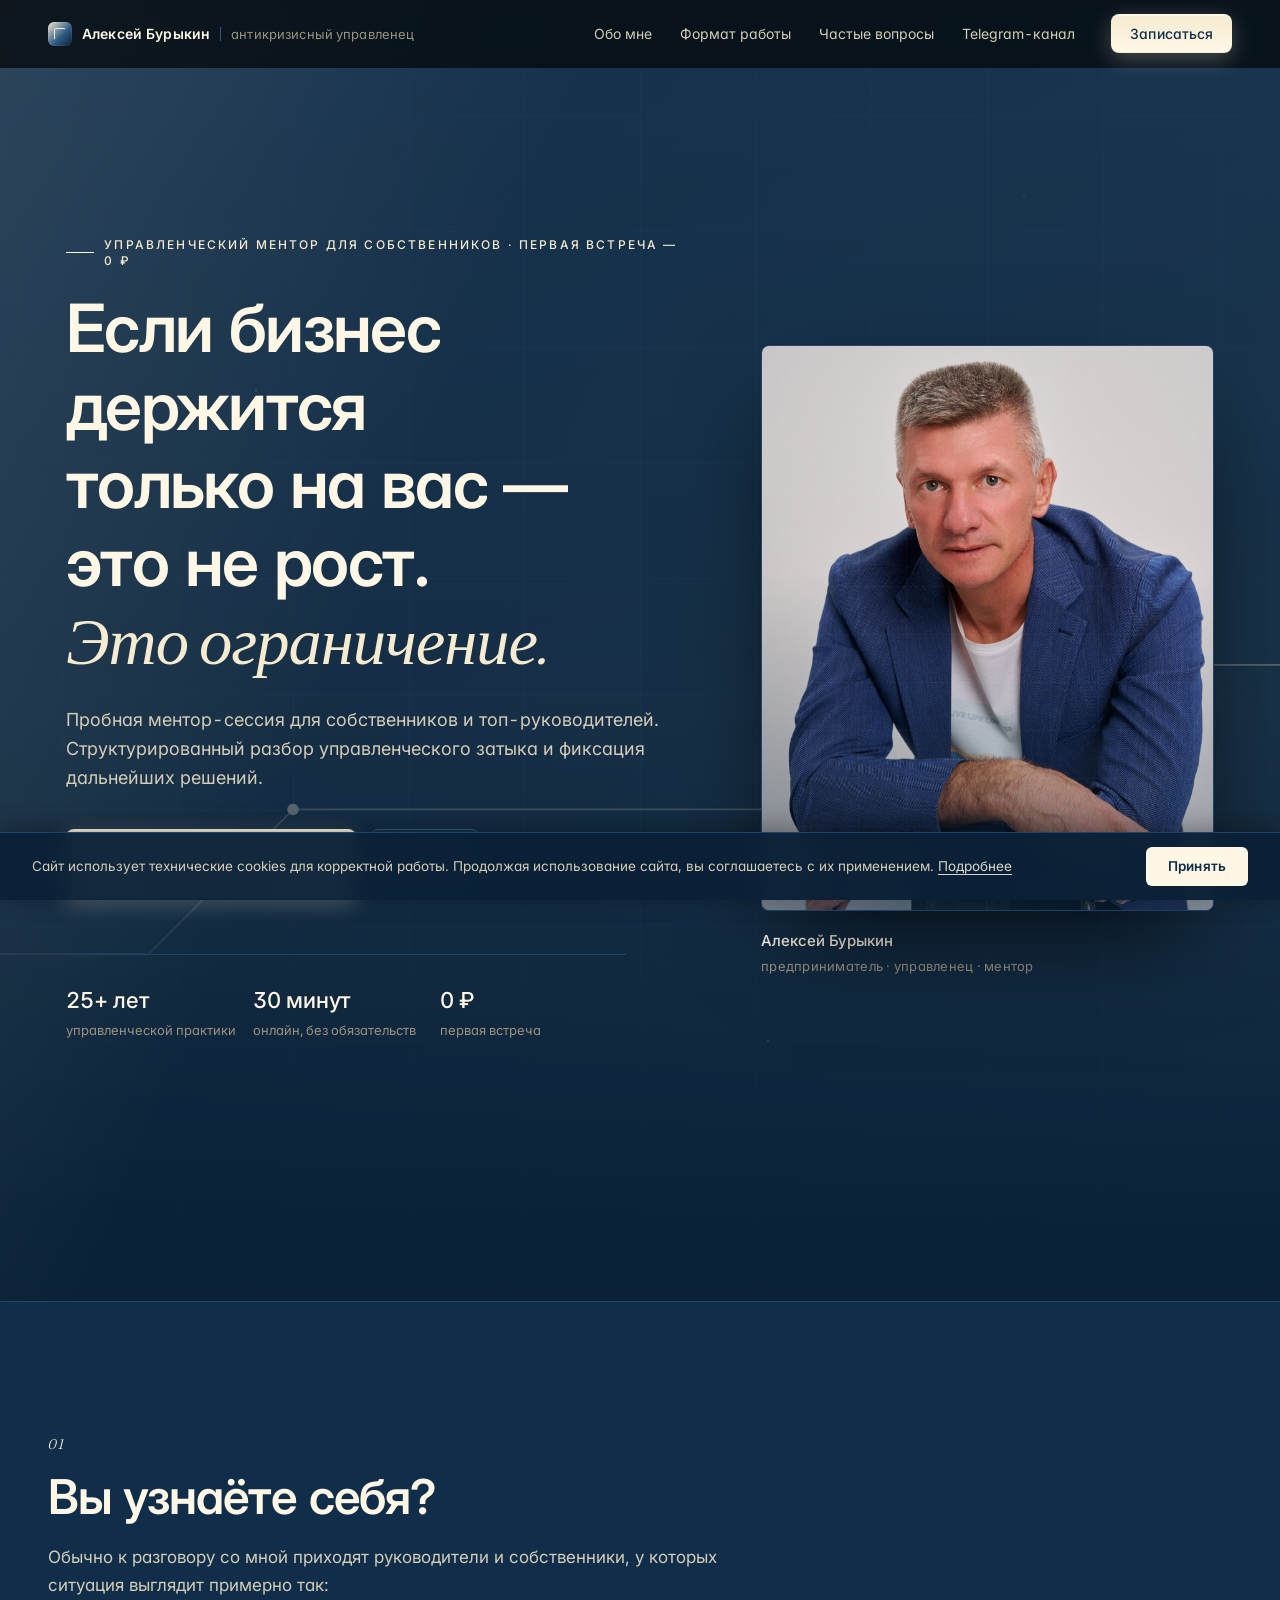
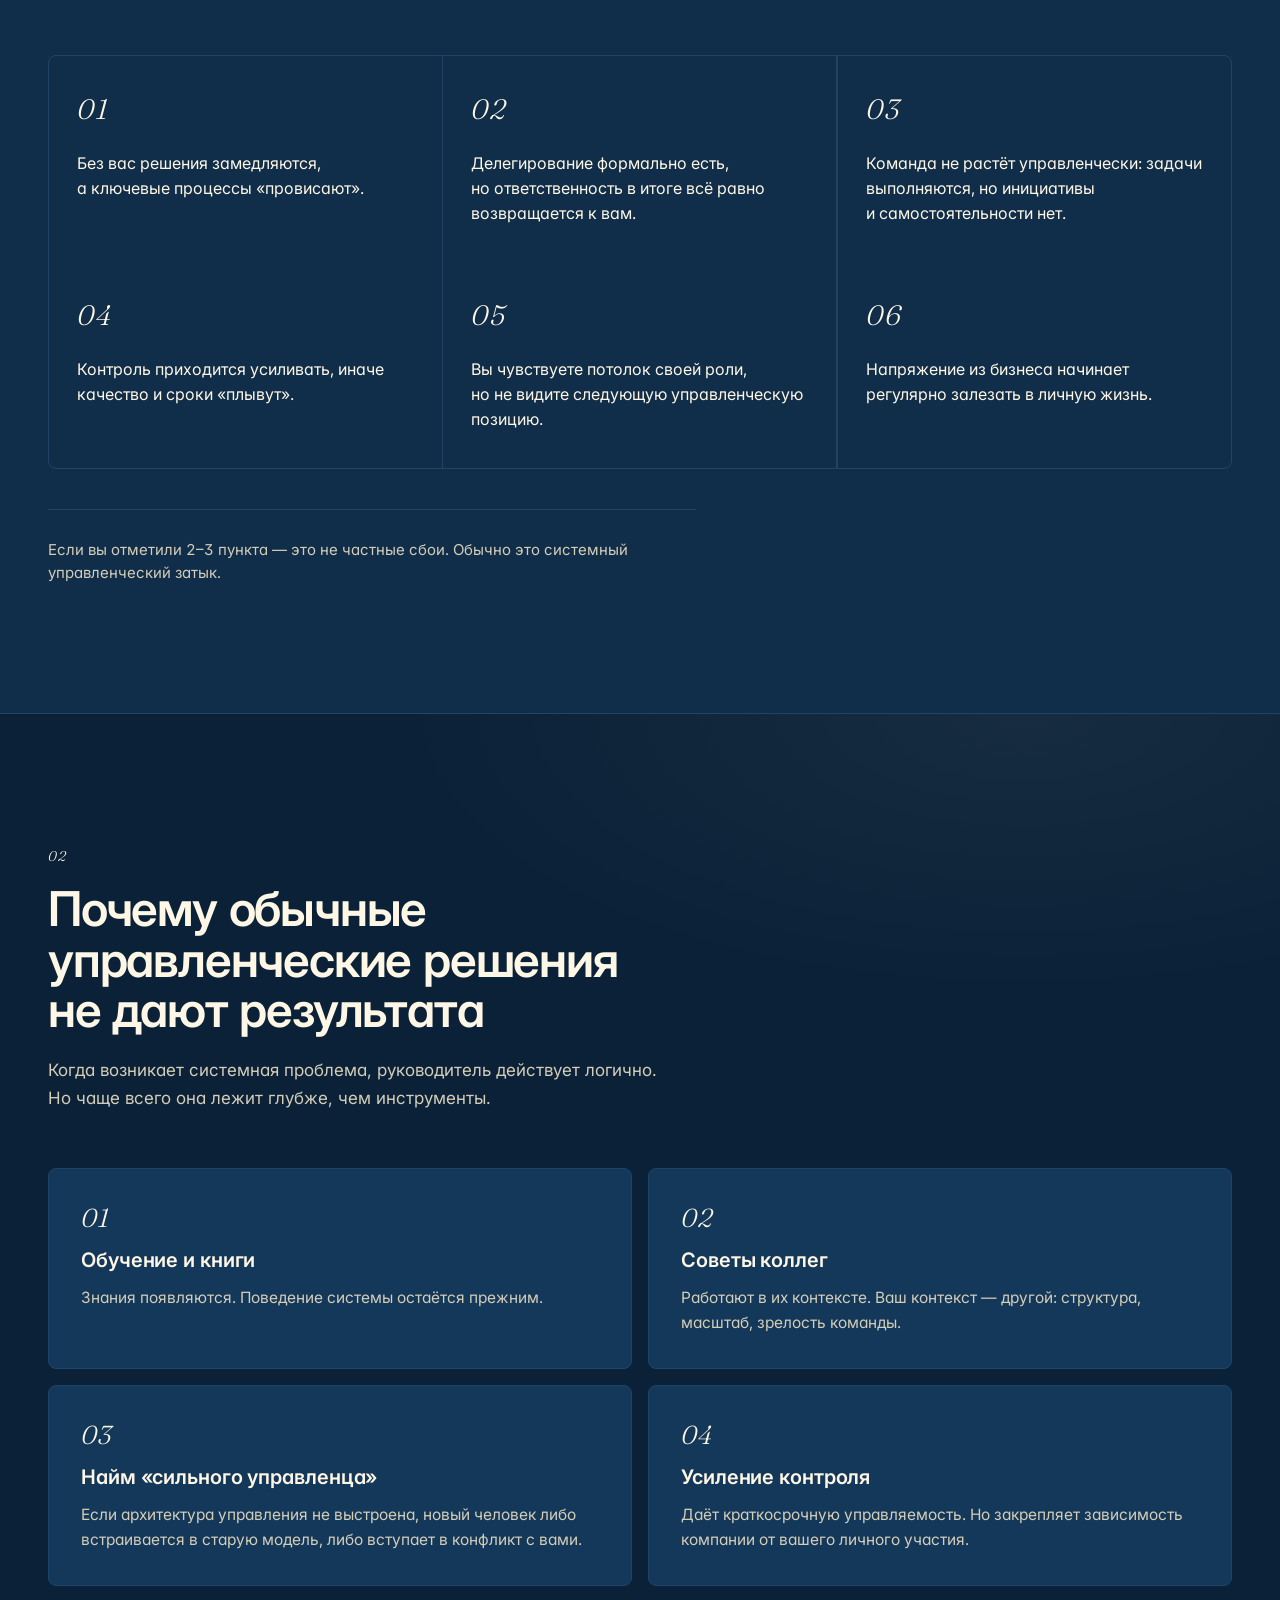
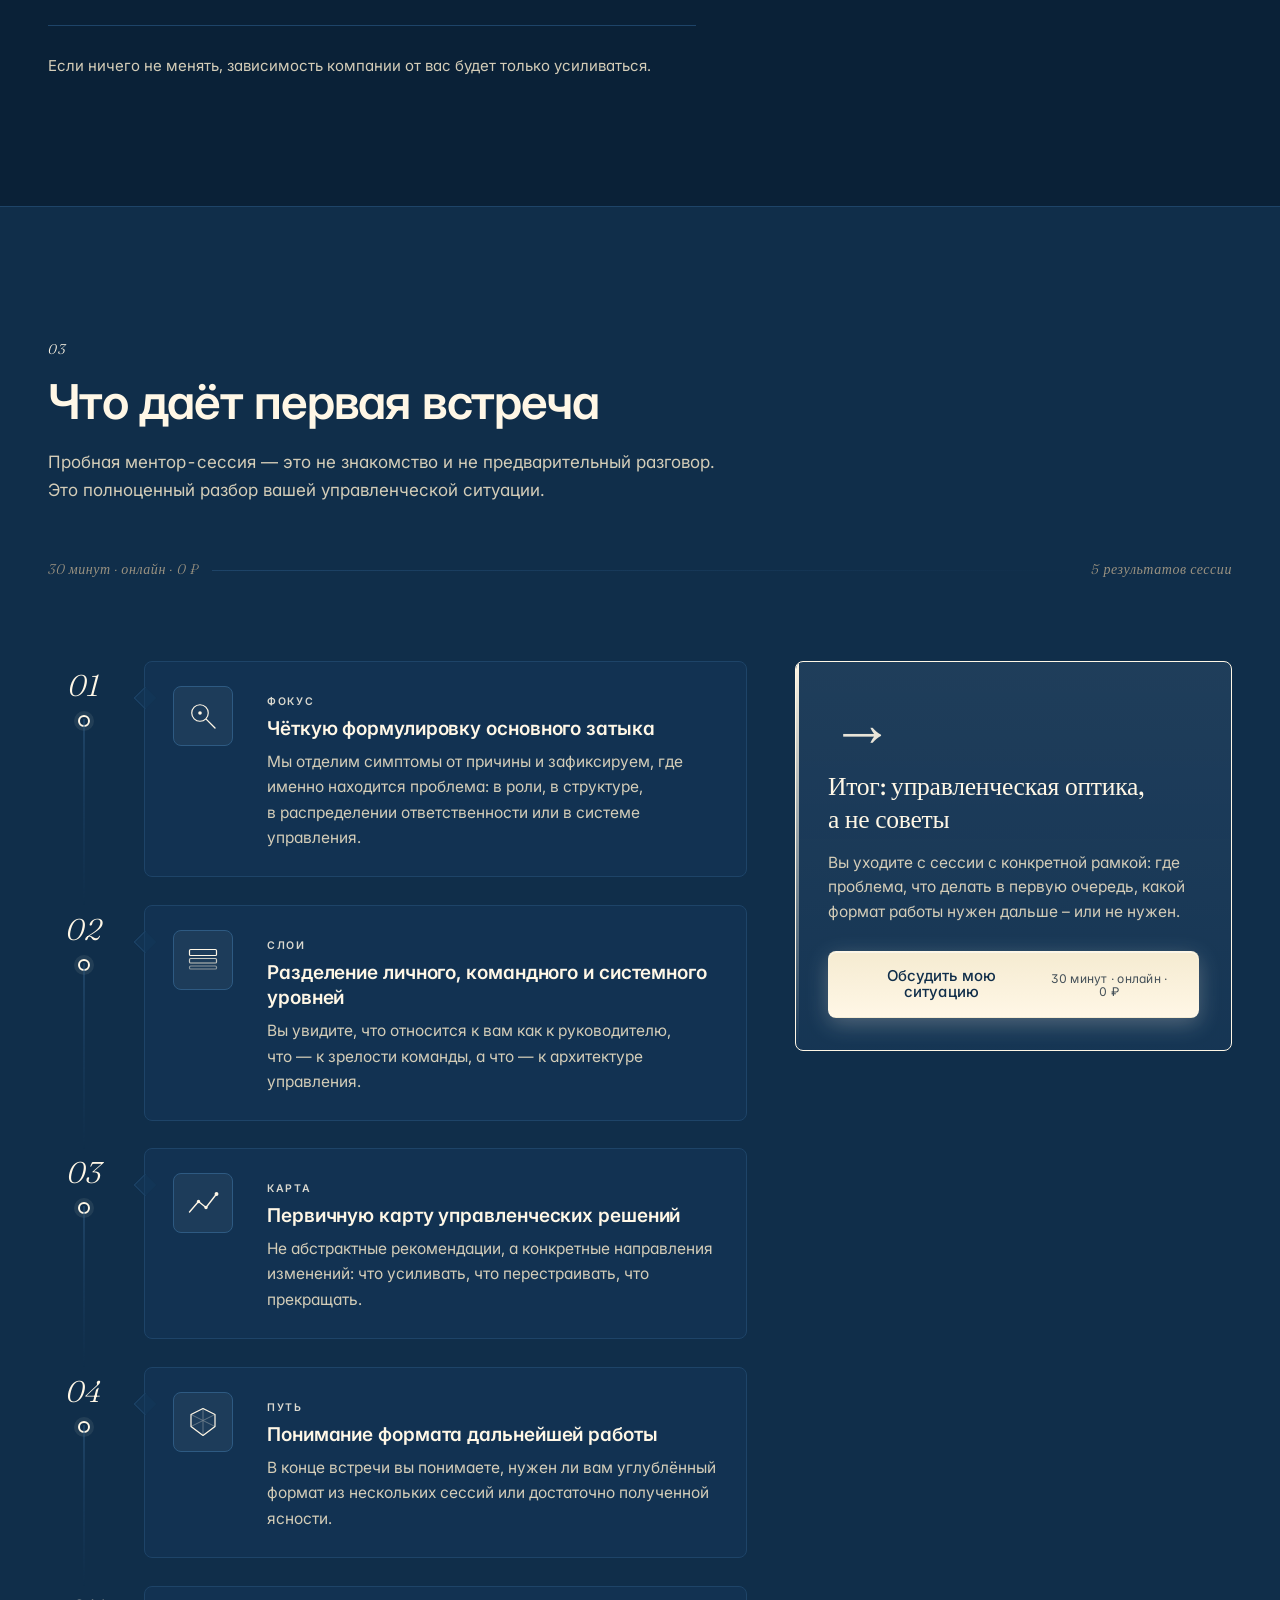
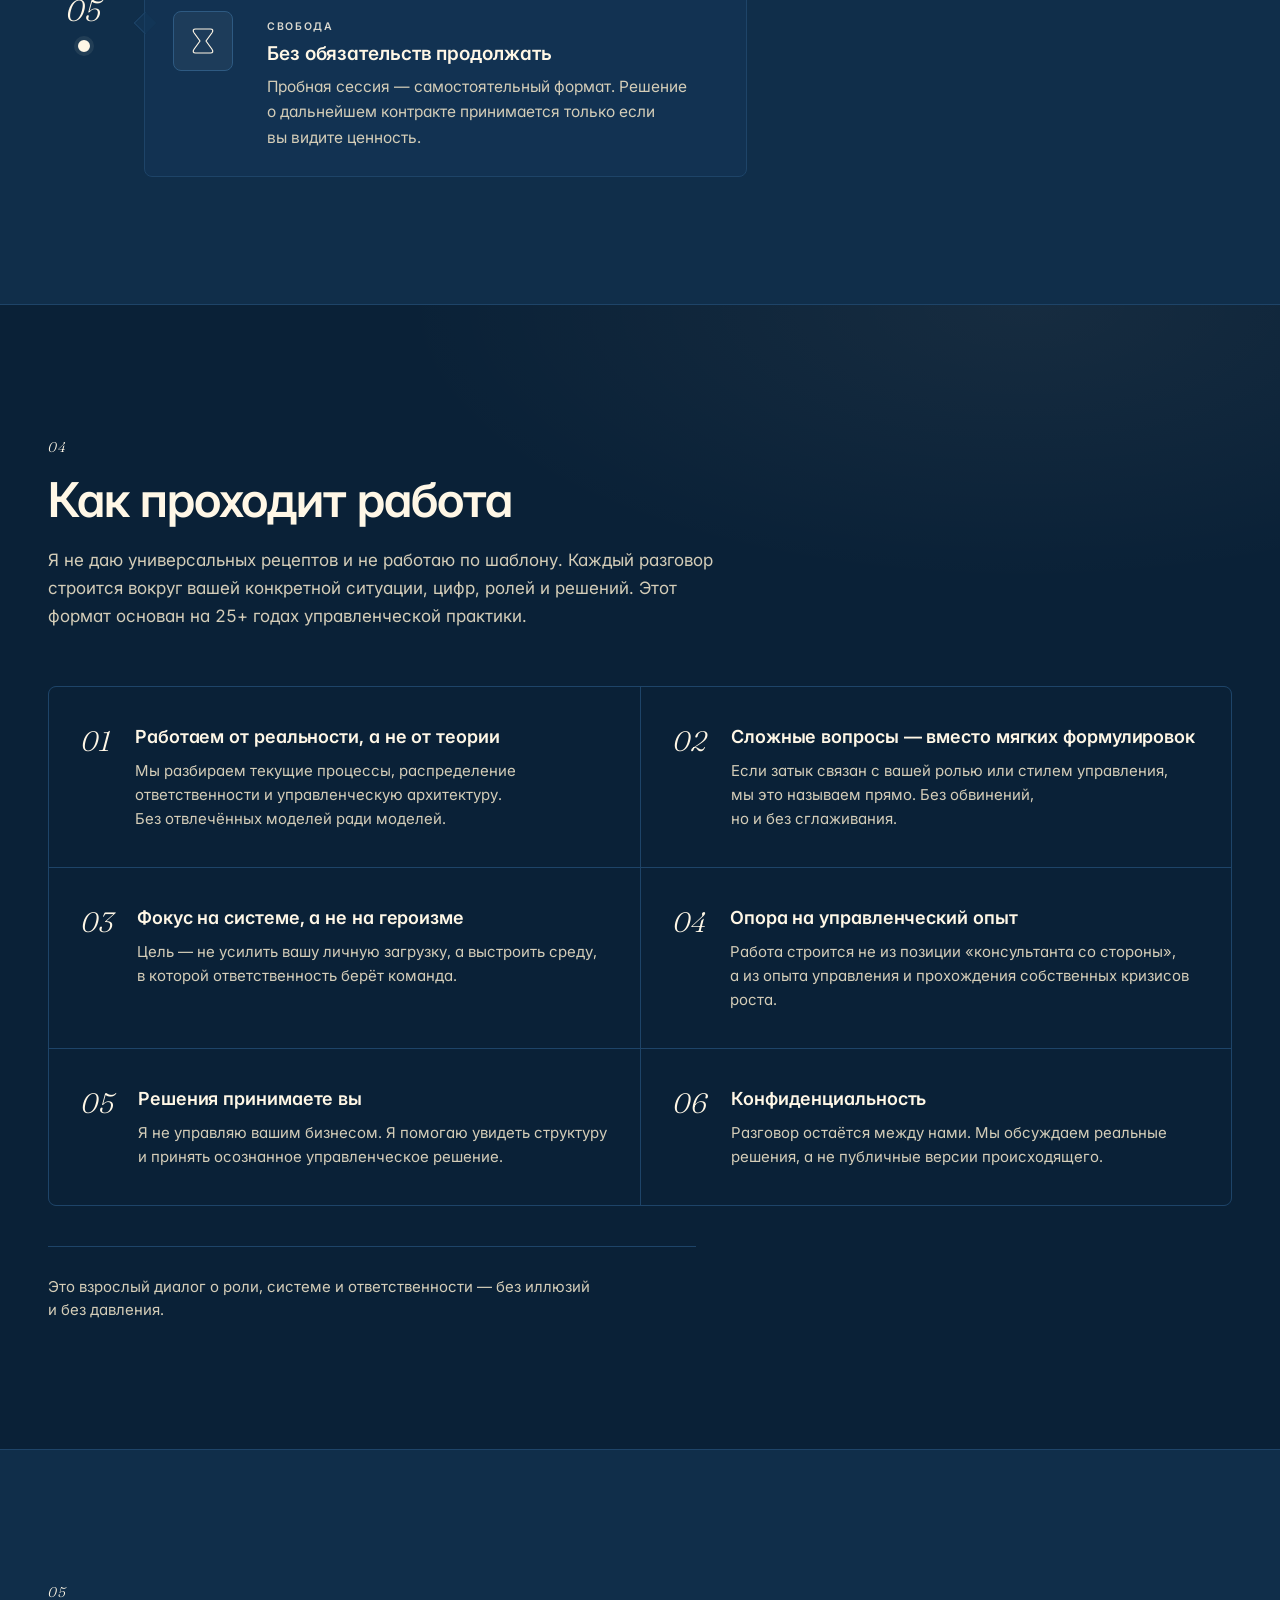
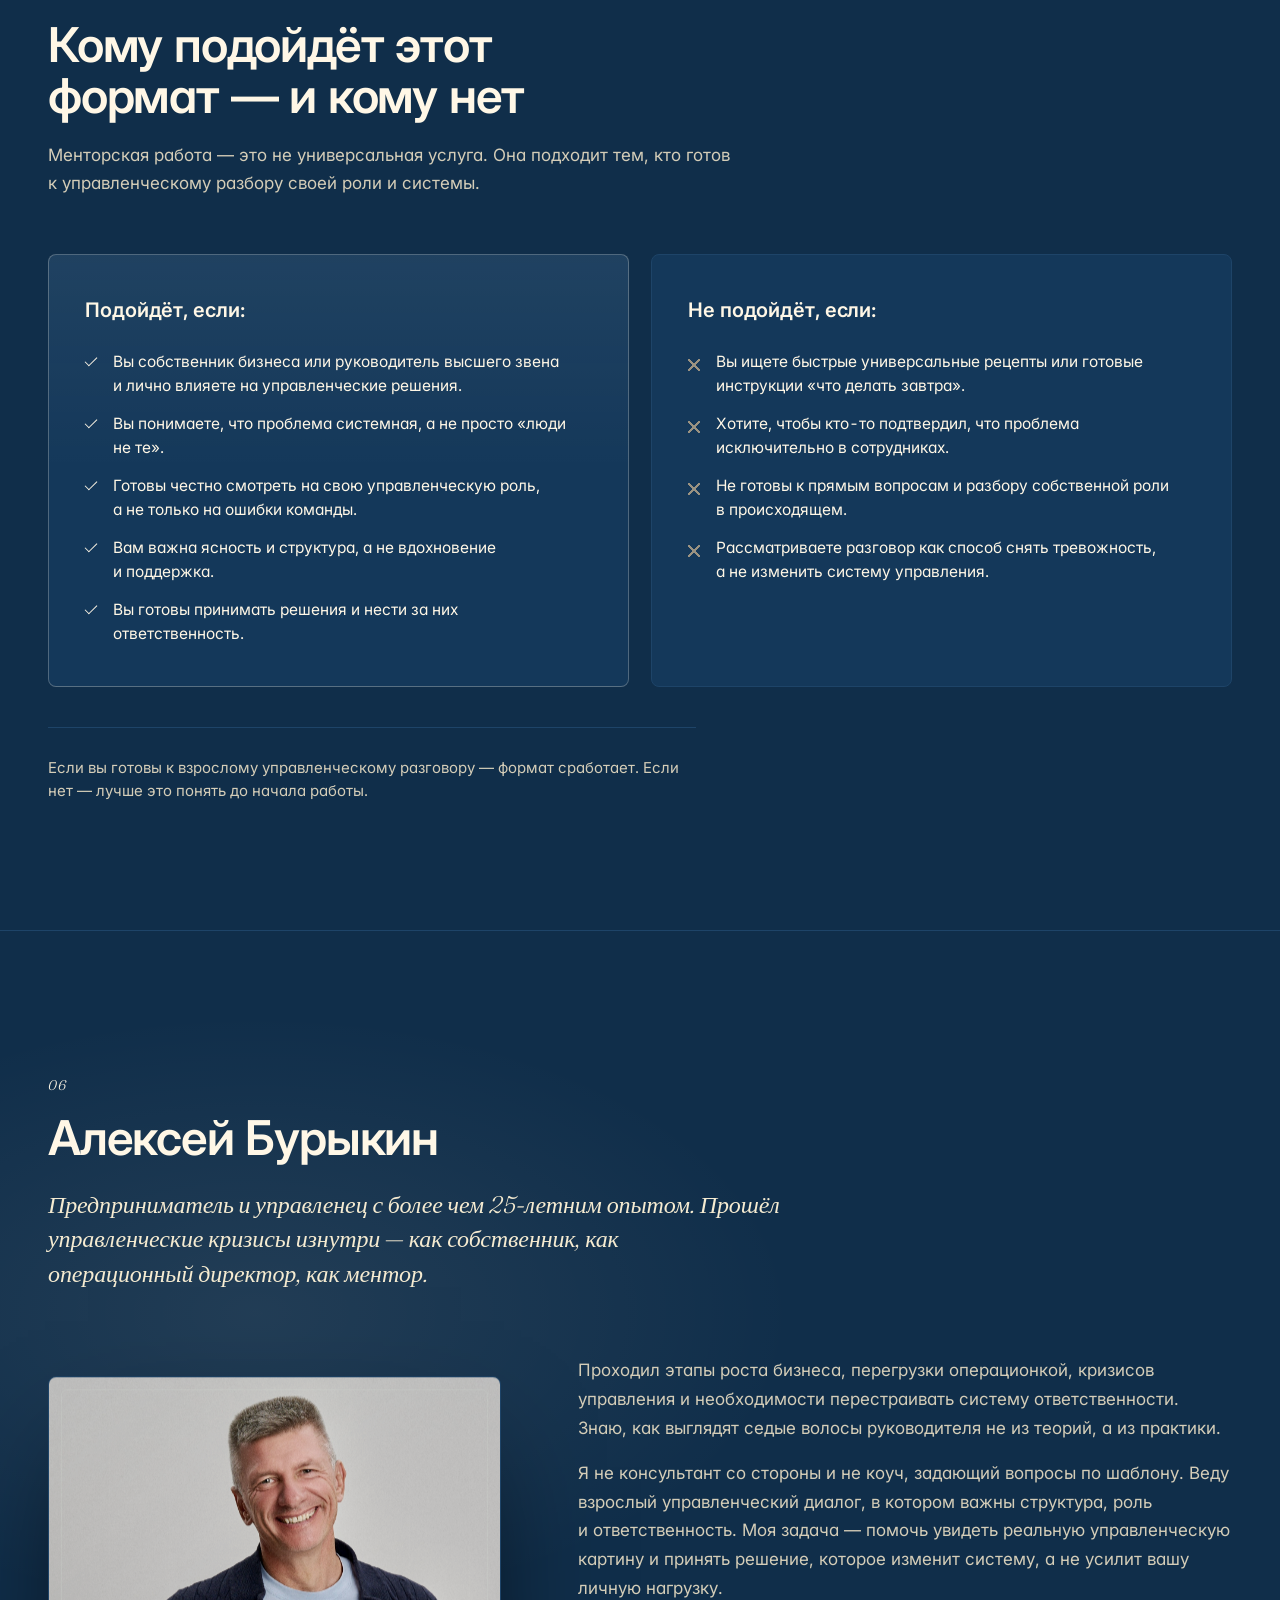
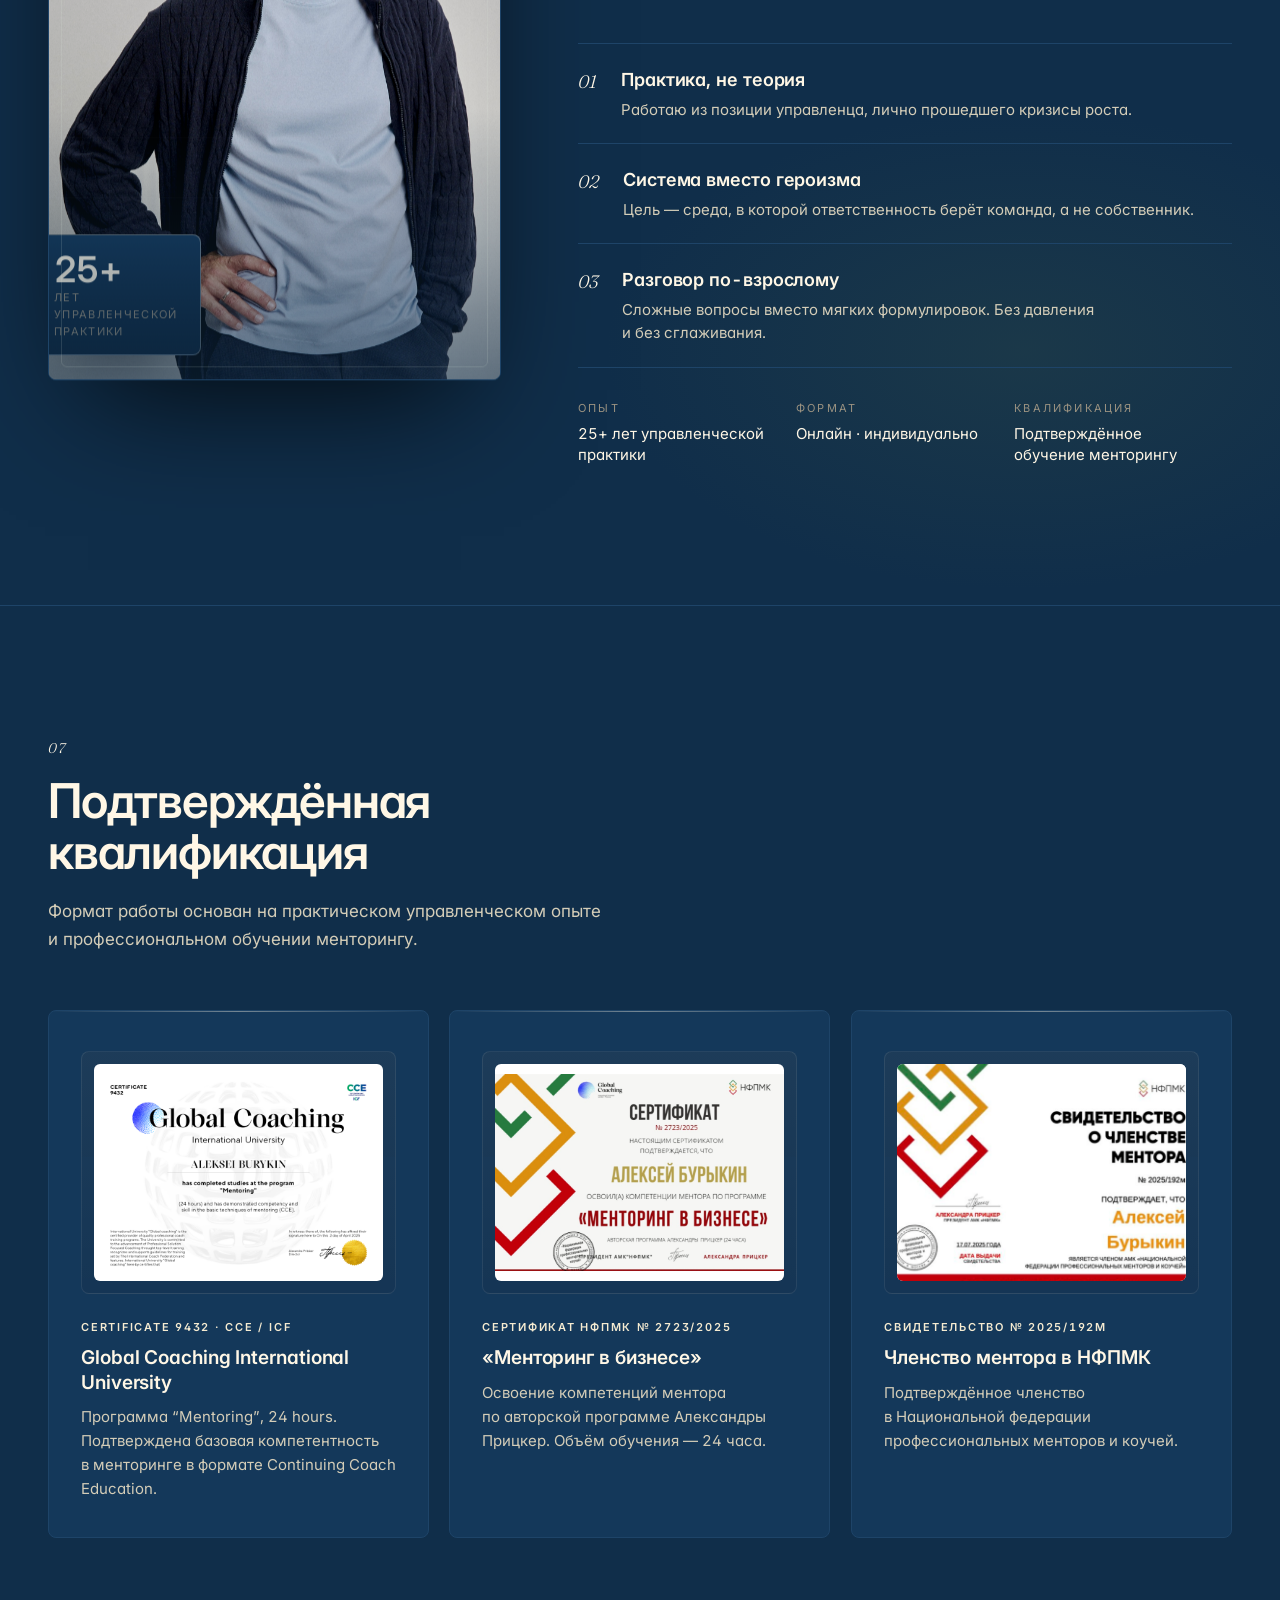
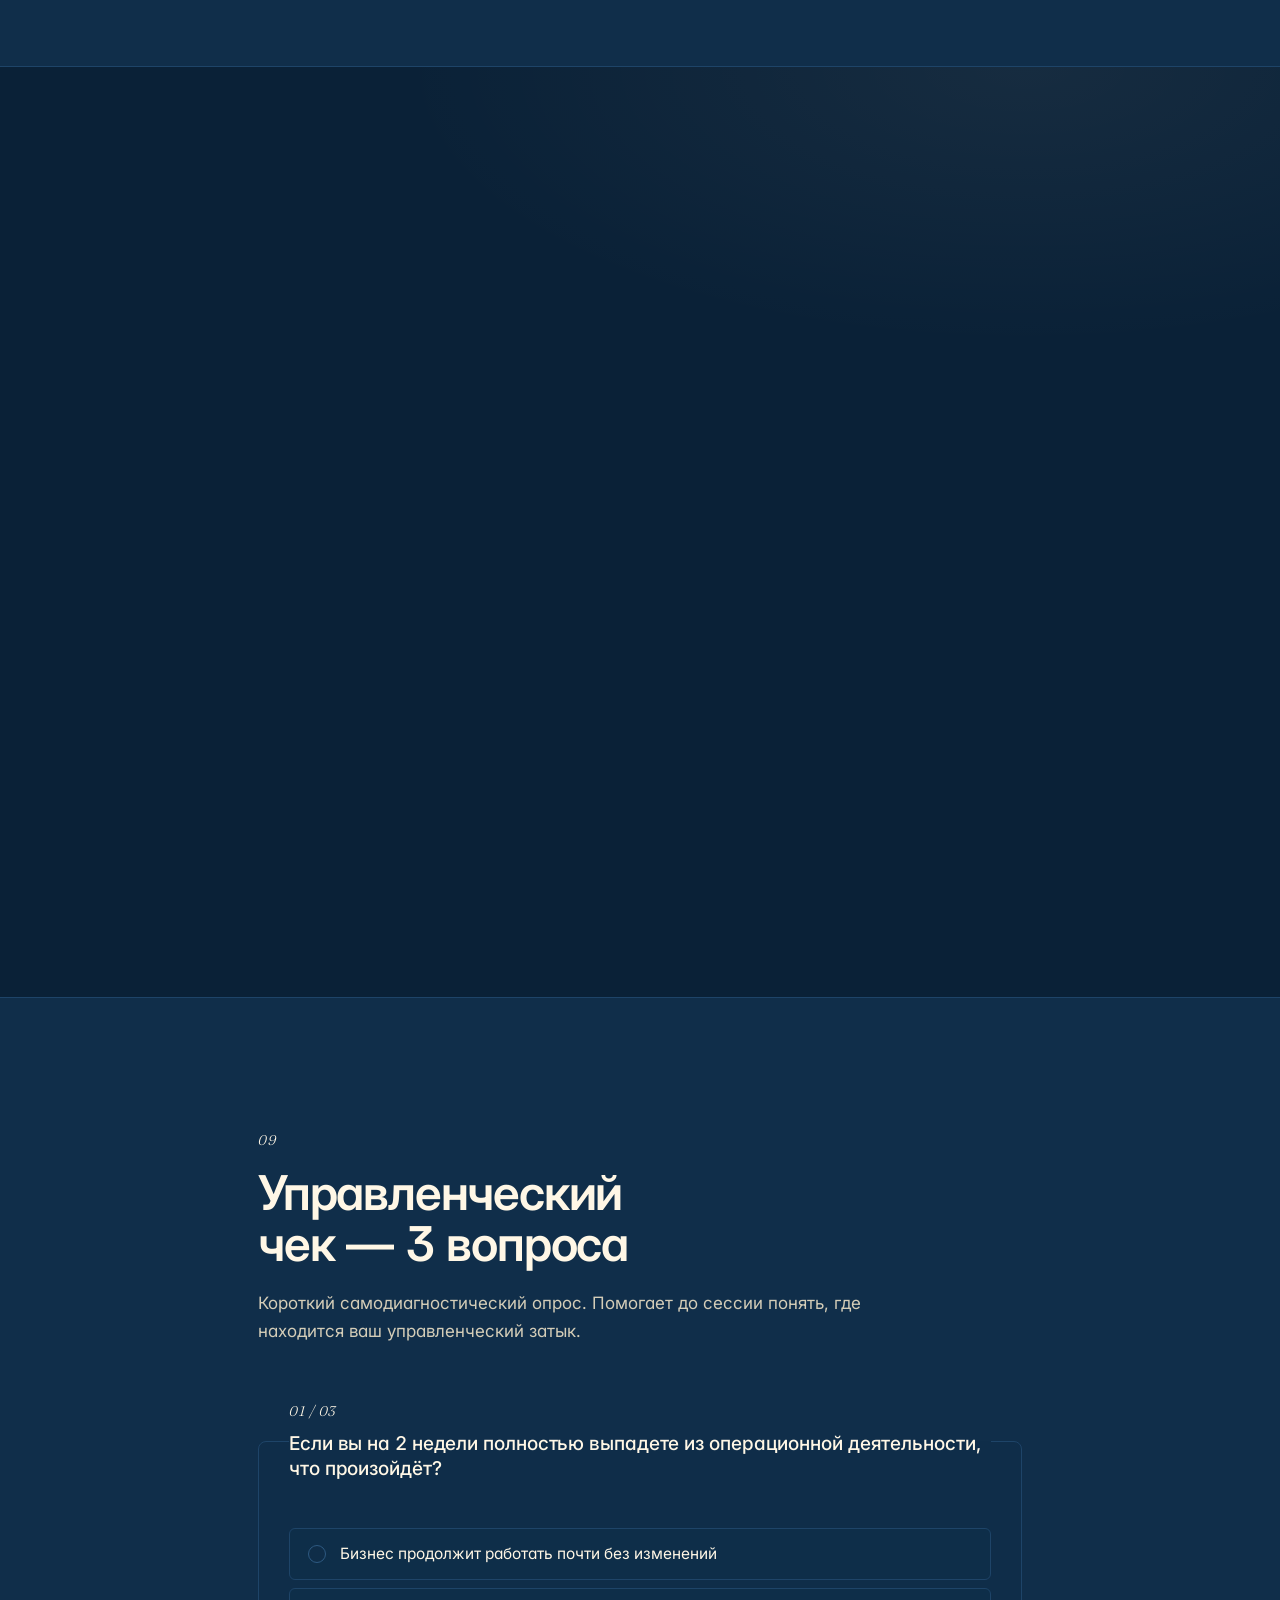
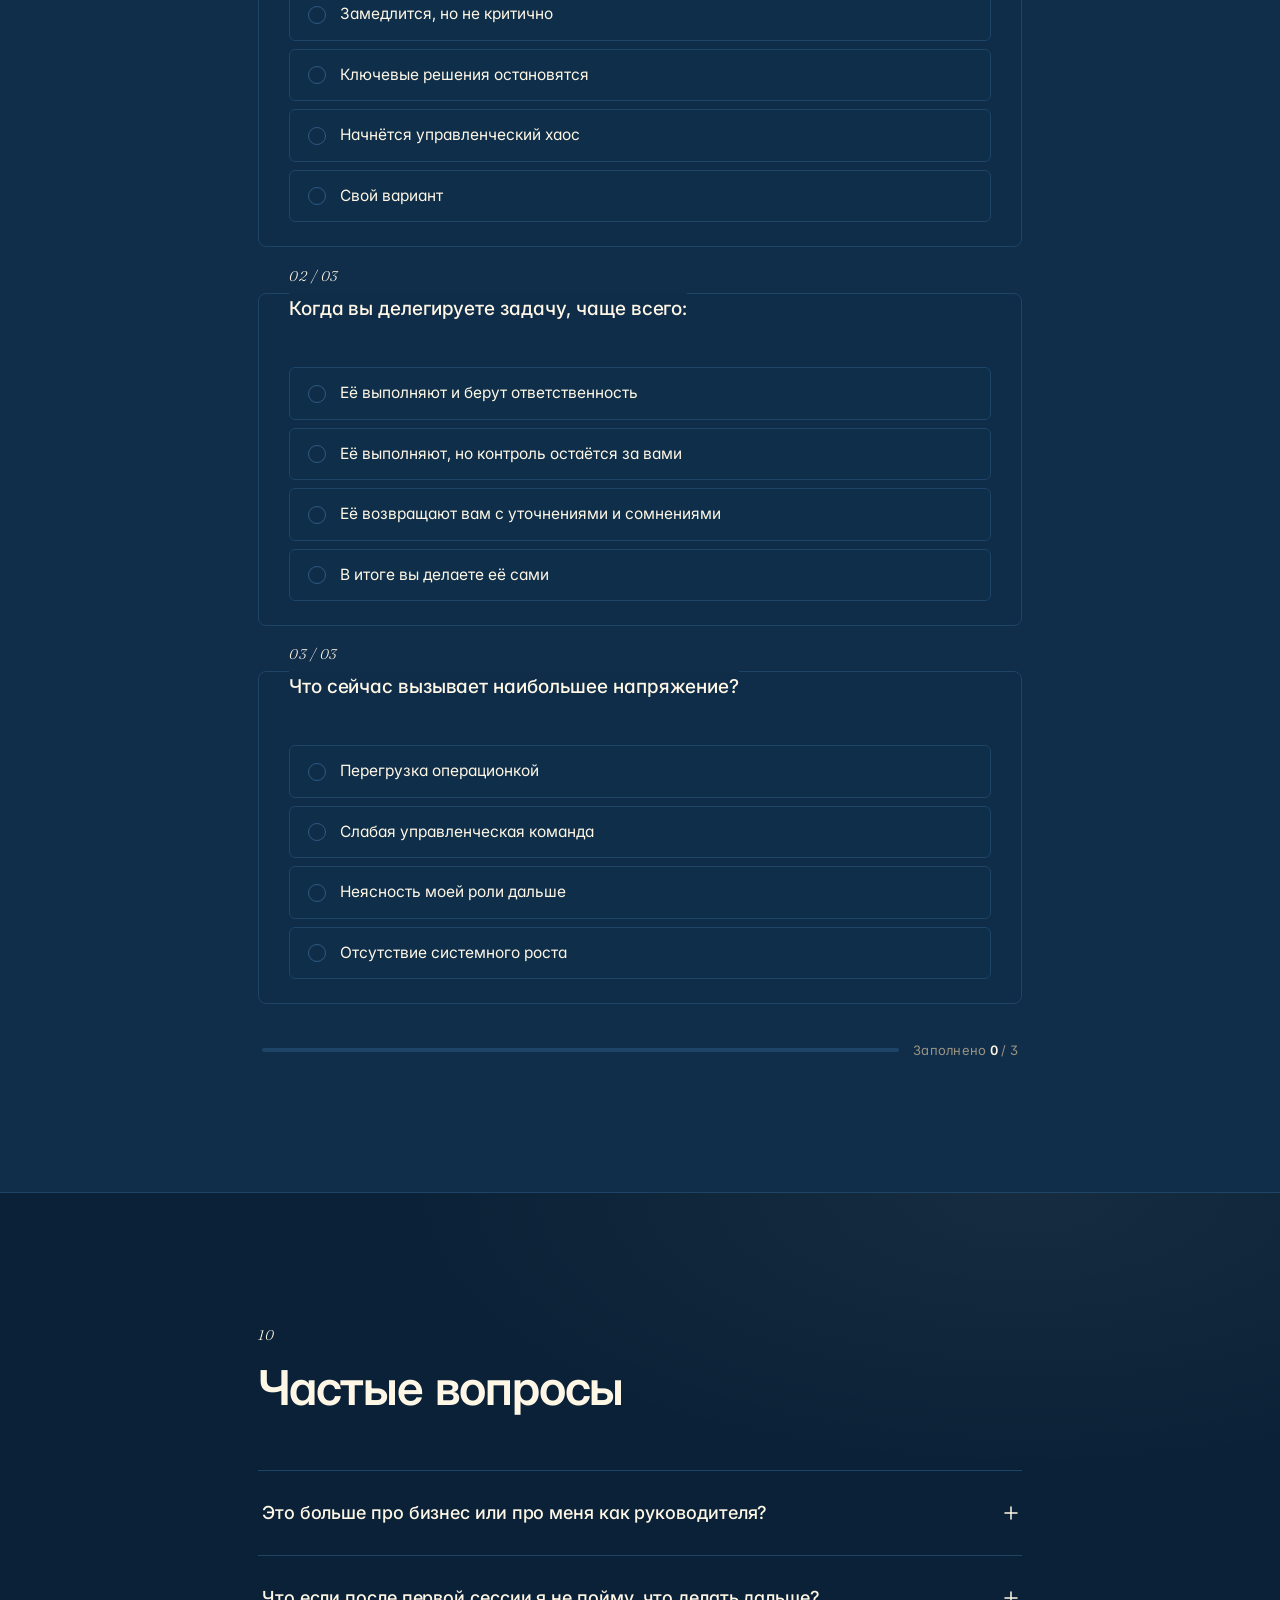
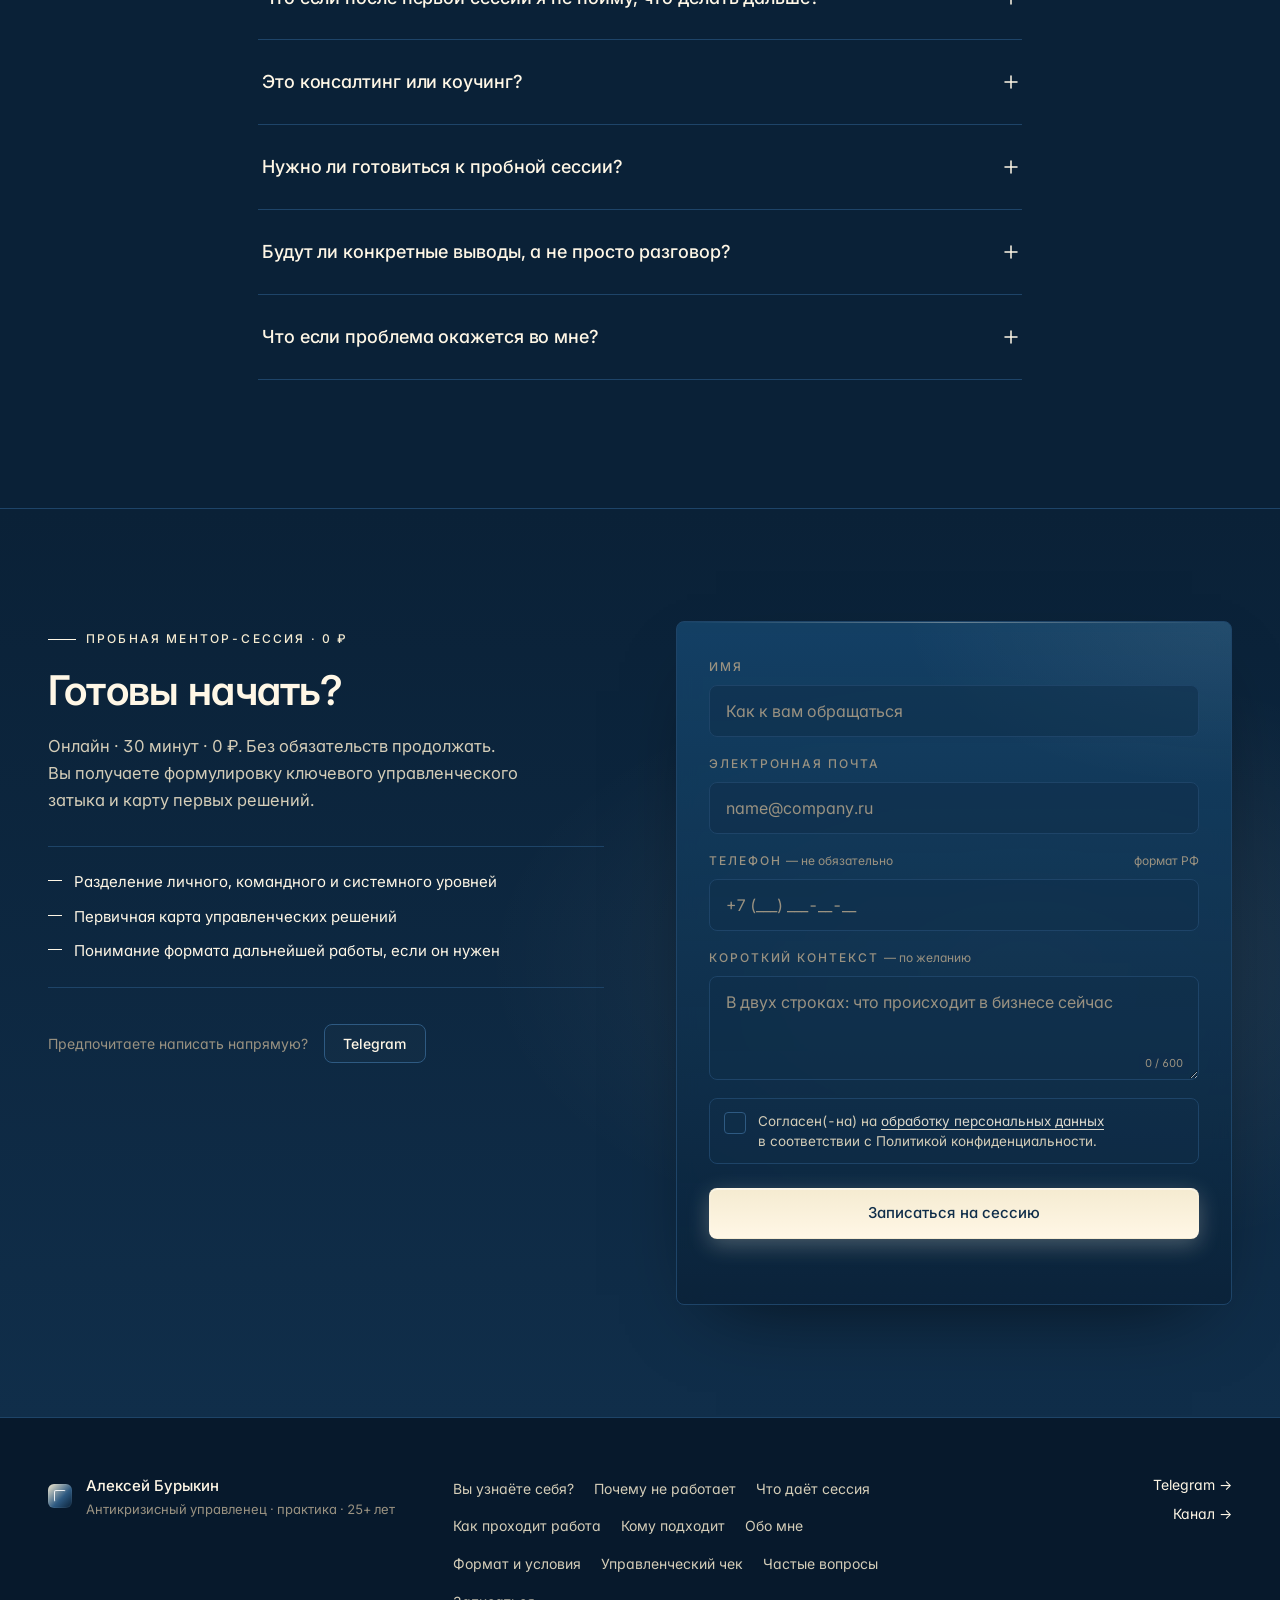
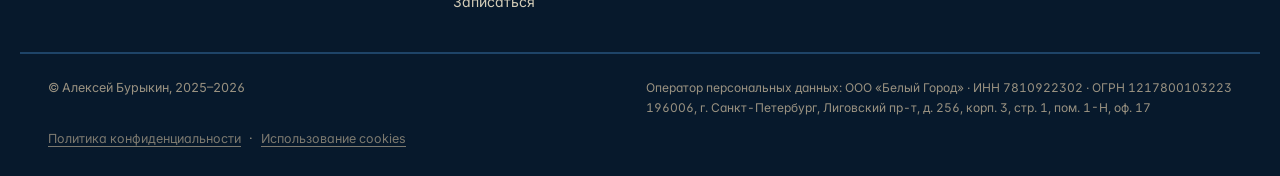
==== commit 055b2a3d: "Update site copy wording" ====
--- a/index.html
+++ b/index.html
@@ -116,7 +116,7 @@
         {
           "@type": "Question",
           "name": "Это больше про бизнес или про меня как руководителя?",
-          "acceptedAnswer": { "@type": "Answer", "text": "И про то, и про другое. Разбираем управленческую систему через вашу роль в ней: если затык в структуре — работаем со структурой; если в роли руководителя — честно это обозначаем." }
+          "acceptedAnswer": { "@type": "Answer", "text": "И про то, и про другое. Разбираем управленческую систему через вашу роль в ней: если проблема в структуре — работаем со структурой; если в роли руководителя — честно это обозначаем." }
         },
         {
           "@type": "Question",
@@ -333,7 +333,7 @@
       <span class="section__num">02</span>
       <h2 class="section__title">Почему обычные управленческие решения не&nbsp;дают результата</h2>
       <p class="section__lead">
-        Когда возникает системный затык, руководитель действует логично. Но&nbsp;чаще всего проблема лежит глубже, чем инструменты.
+        Когда возникает системная проблема, руководитель действует логично. Но&nbsp;чаще всего она лежит глубже, чем инструменты.
       </p>
     </header>
 
@@ -493,7 +493,7 @@
         <div class="benefits__aside-mark">→</div>
         <div class="benefits__aside-body">
           <h3>Итог: управленческая оптика, а&nbsp;не&nbsp;советы</h3>
-          <p>Вы уходите с&nbsp;сессии с&nbsp;конкретной рамкой: где затык, что&nbsp;делать в&nbsp;первую очередь, какой формат работы нужен дальше&nbsp;— или не&nbsp;нужен.</p>
+          <p>Вы уходите с&nbsp;сессии с&nbsp;конкретной рамкой: где проблема, что&nbsp;делать в&nbsp;первую очередь, какой формат работы нужен дальше&nbsp;&ndash; или не&nbsp;нужен.</p>
           <a class="btn btn--primary btn--lg" href="#contact">
             <span>Обсудить мою ситуацию</span>
             <span class="btn__meta">30 минут · онлайн · 0&nbsp;₽</span>
@@ -634,7 +634,7 @@
 
       <div class="about-copy">
         <div class="about-body">
-          <p>Проходил этапы роста бизнеса, перегрузки операционкой, кризисов управления и&nbsp;необходимости перестраивать систему ответственности. Знаю, как выглядит управленческий затык не&nbsp;из&nbsp;теории, а&nbsp;из&nbsp;практики.</p>
+          <p>Проходил этапы роста бизнеса, перегрузки операционкой, кризисов управления и&nbsp;необходимости перестраивать систему ответственности. Знаю, как выглядят седые волосы руководителя не&nbsp;из&nbsp;теорий, а&nbsp;из&nbsp;практики.</p>
           <p>Я&nbsp;не&nbsp;консультант со&nbsp;стороны и&nbsp;не&nbsp;коуч, задающий вопросы по&nbsp;шаблону. Веду взрослый управленческий диалог, в&nbsp;котором важны структура, роль и&nbsp;ответственность. Моя задача&nbsp;— помочь увидеть реальную управленческую картину и&nbsp;принять решение, которое изменит систему, а&nbsp;не&nbsp;усилит вашу личную нагрузку.</p>
         </div>
 
@@ -840,7 +840,7 @@
     <div class="faq">
       <details class="faq__item">
         <summary>Это больше про бизнес или про меня как руководителя?</summary>
-        <div class="faq__body"><p>И&nbsp;про&nbsp;то, и&nbsp;про&nbsp;другое. Мы&nbsp;разбираем управленческую систему через вашу роль в&nbsp;ней. Если затык в&nbsp;структуре&nbsp;— работаем со&nbsp;структурой. Если в&nbsp;роли руководителя&nbsp;— честно это обозначаем.</p></div>
+        <div class="faq__body"><p>И&nbsp;про&nbsp;то, и&nbsp;про&nbsp;другое. Мы&nbsp;разбираем управленческую систему через вашу роль в&nbsp;ней. Если проблема в&nbsp;структуре&nbsp;— работаем со&nbsp;структурой. Если в&nbsp;роли руководителя&nbsp;— честно это обозначаем.</p></div>
       </details>
       <details class="faq__item">
         <summary>Что если после первой сессии я&nbsp;не&nbsp;пойму, что делать дальше?</summary>
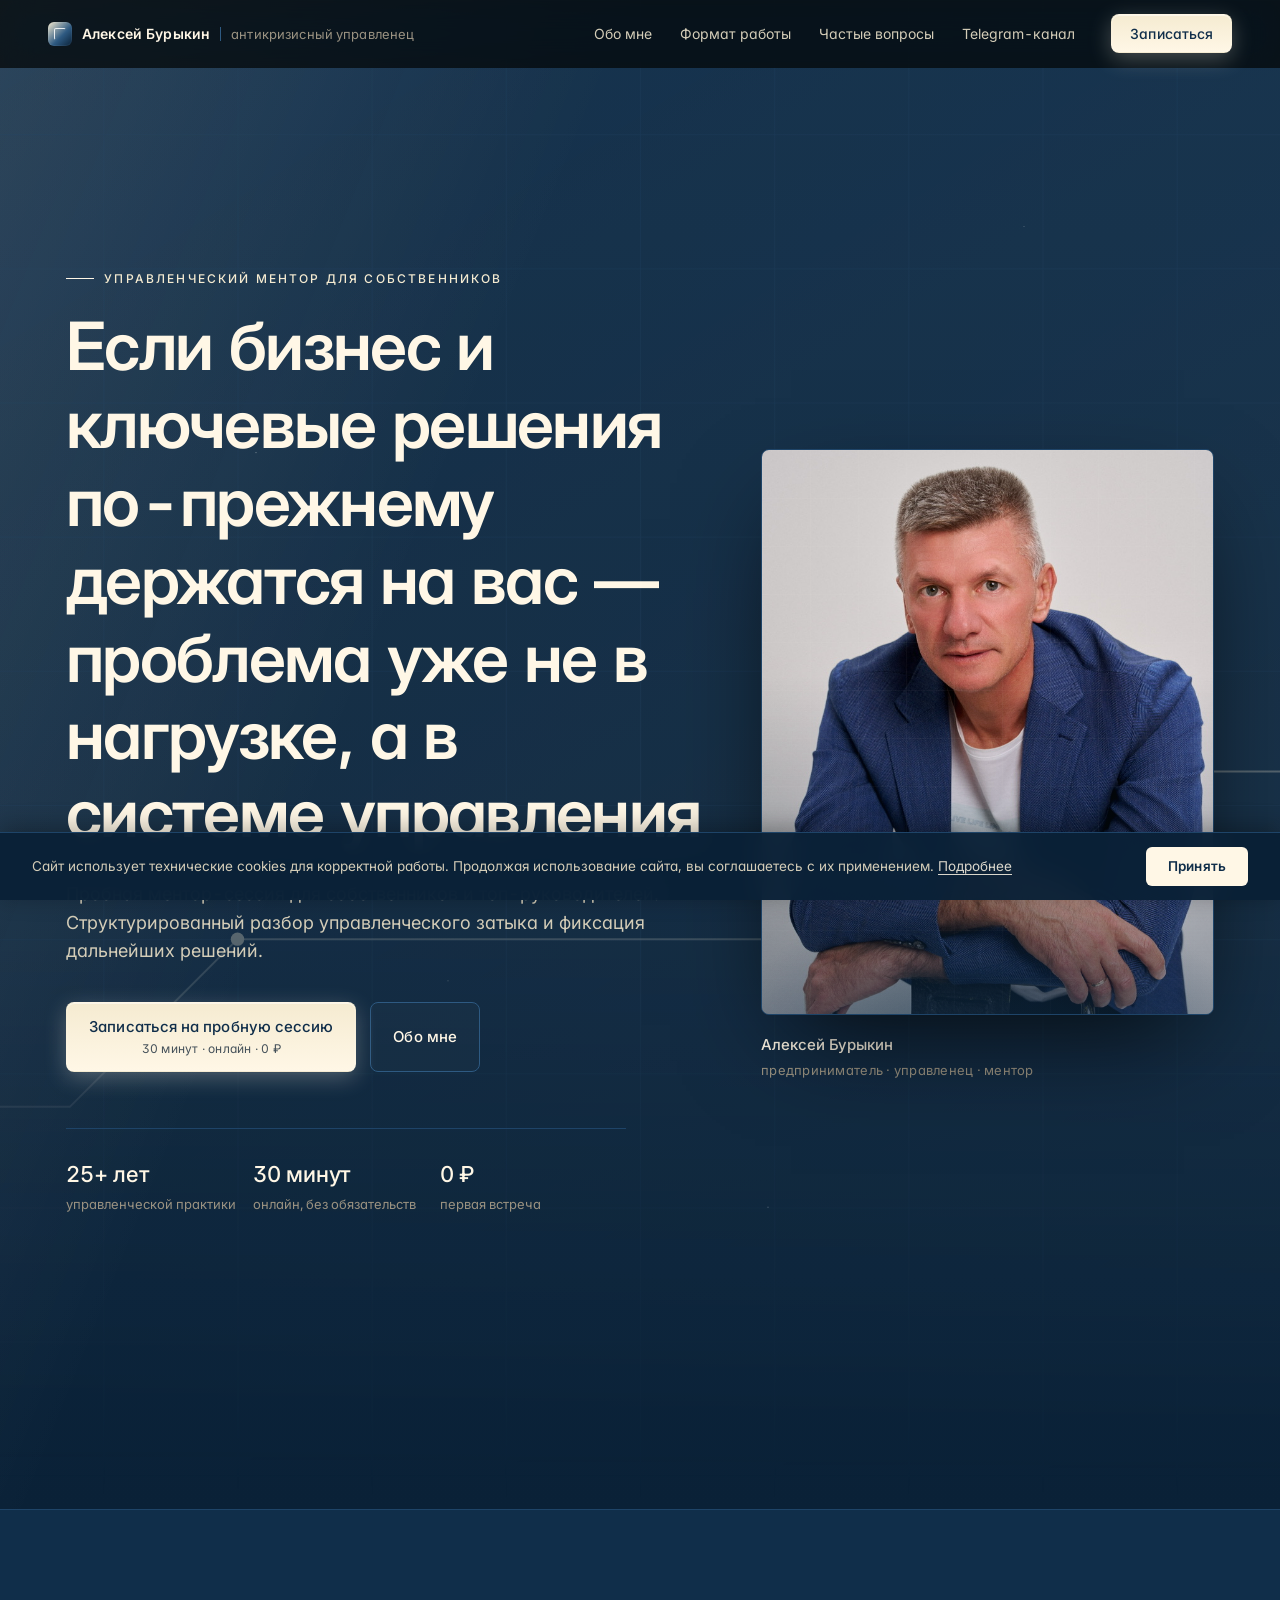
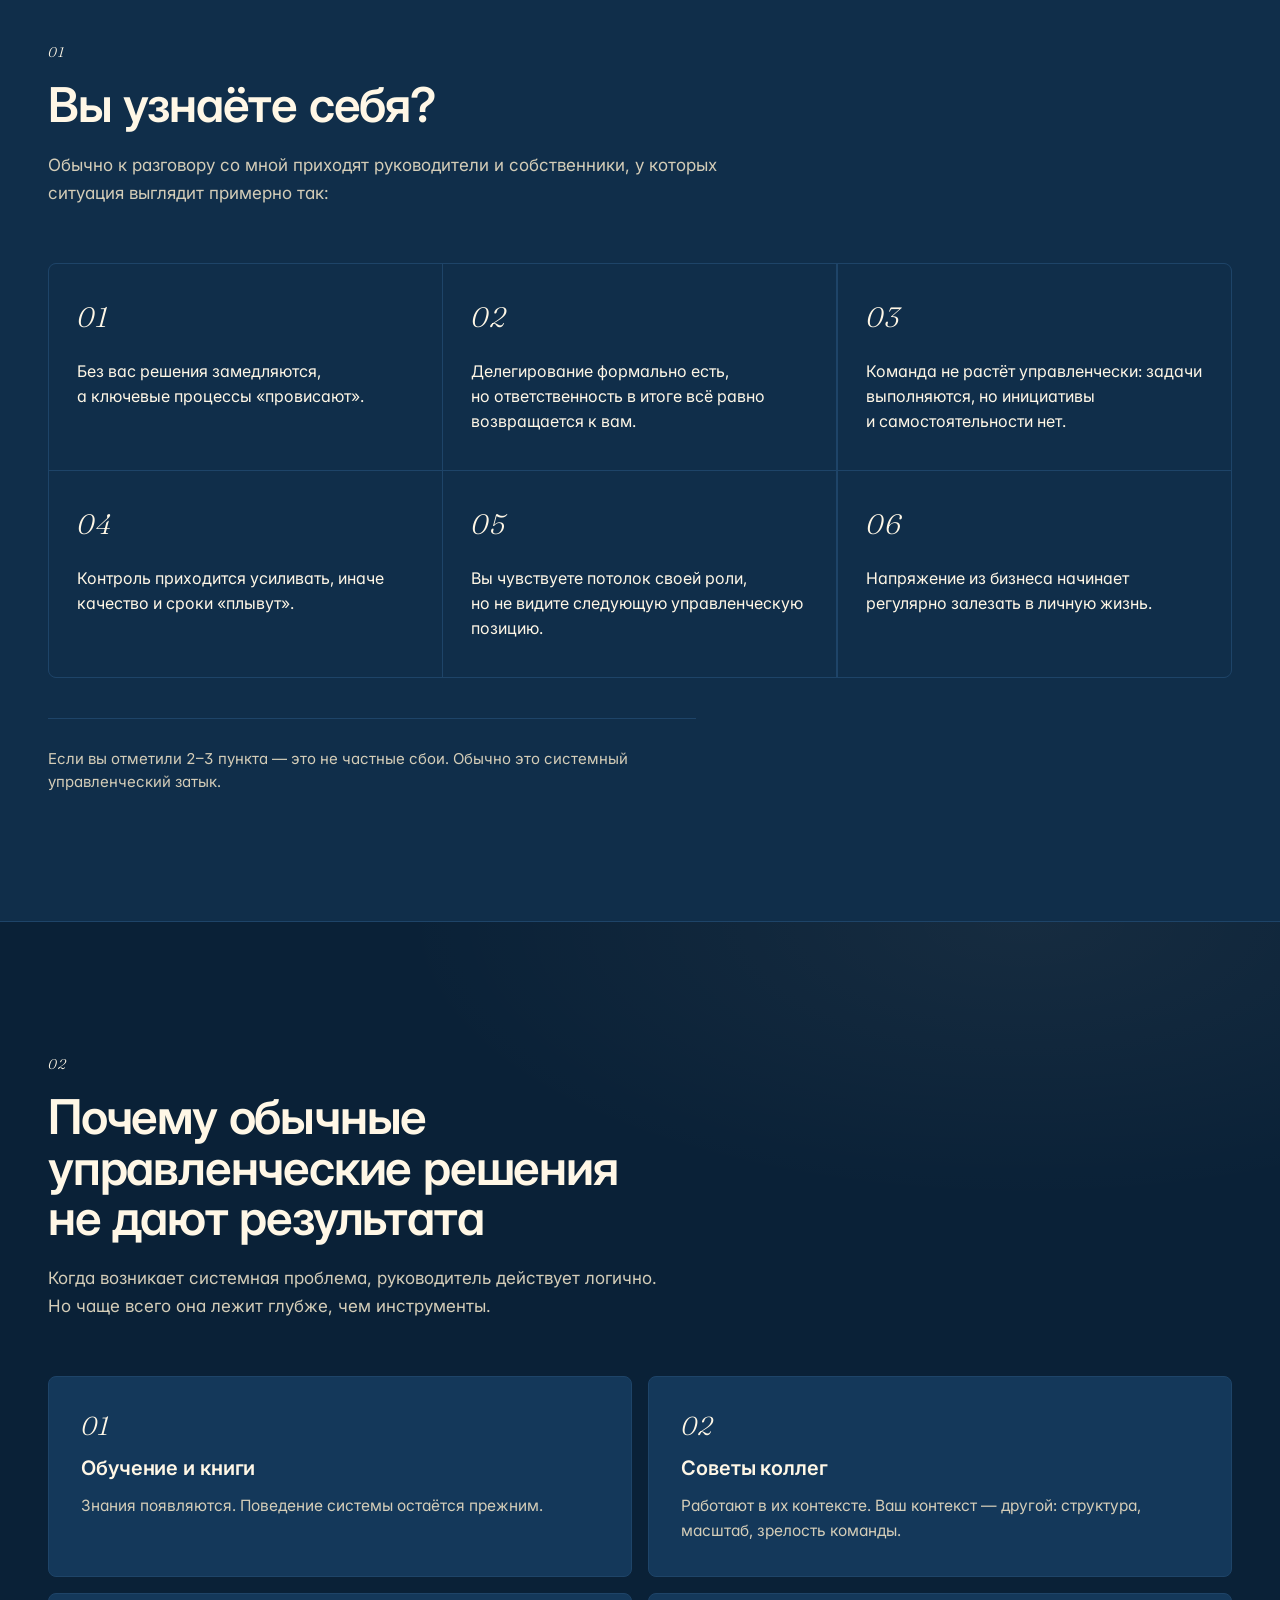
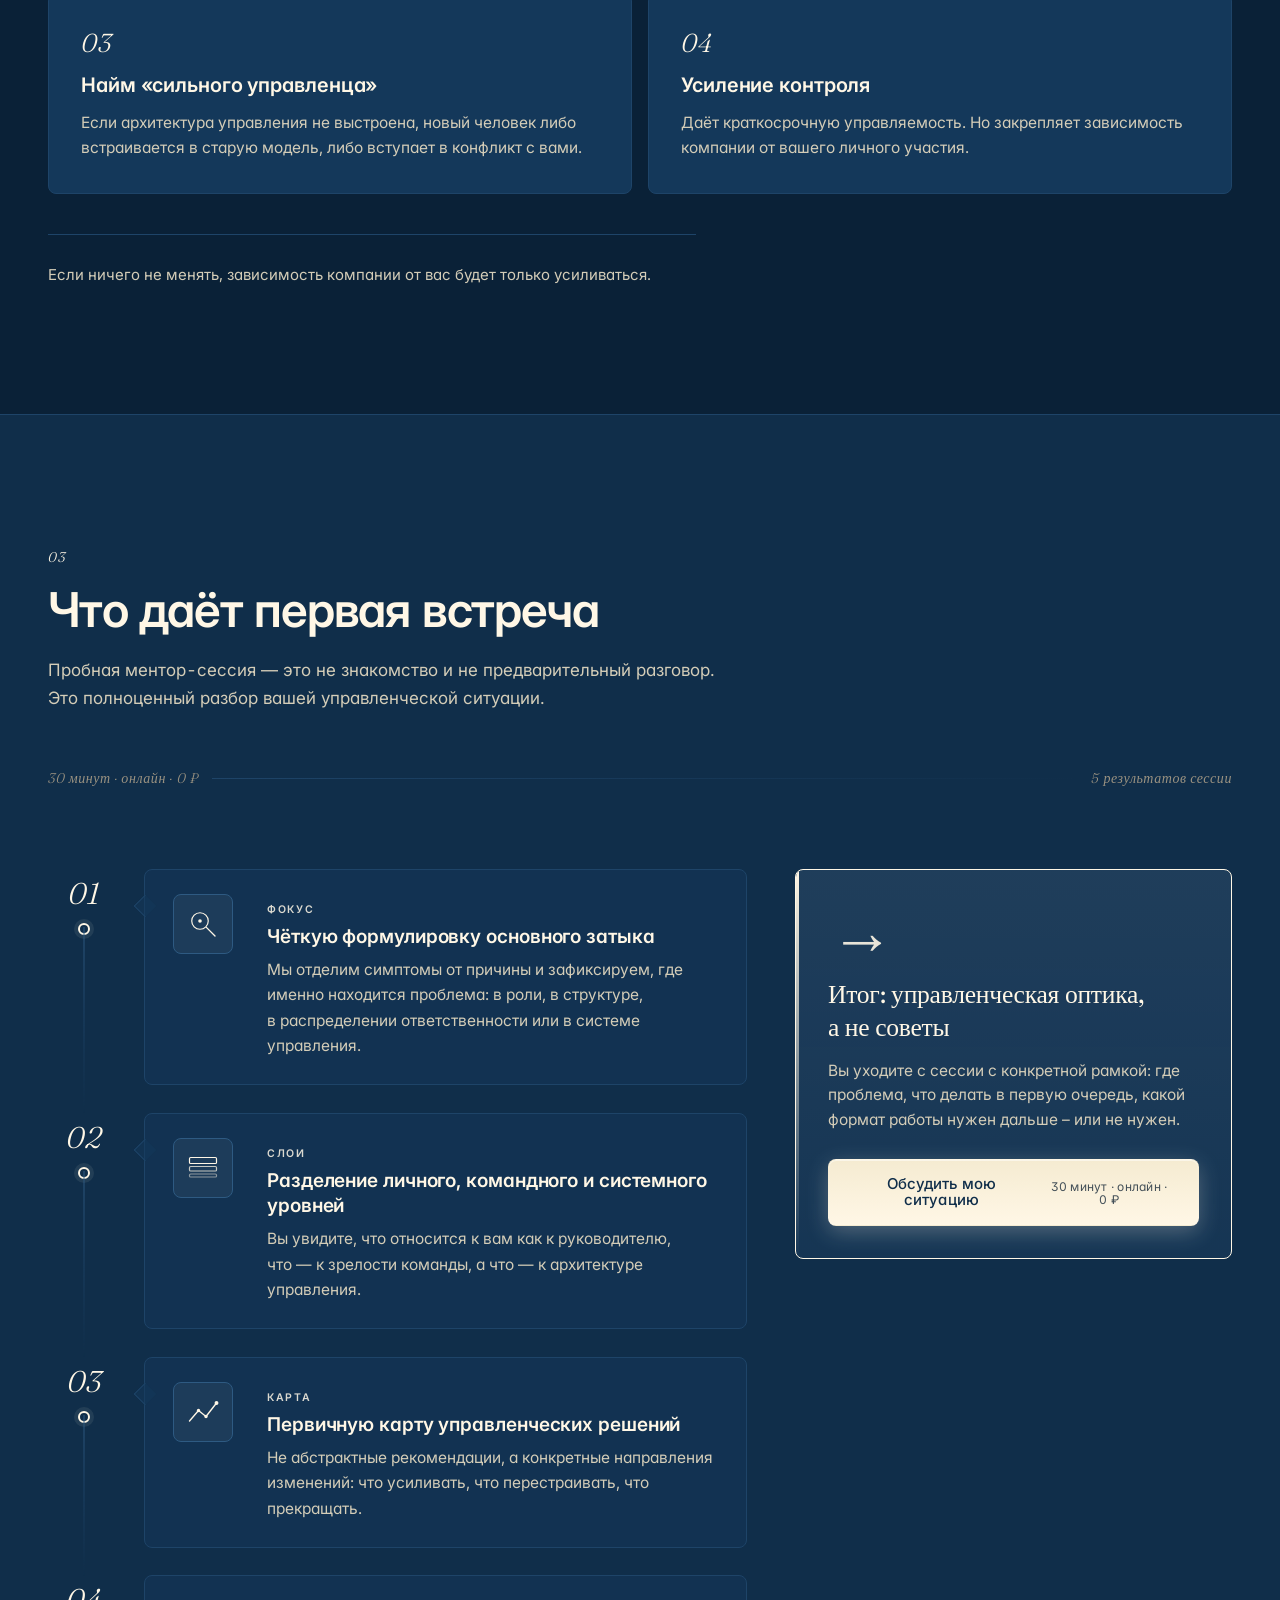
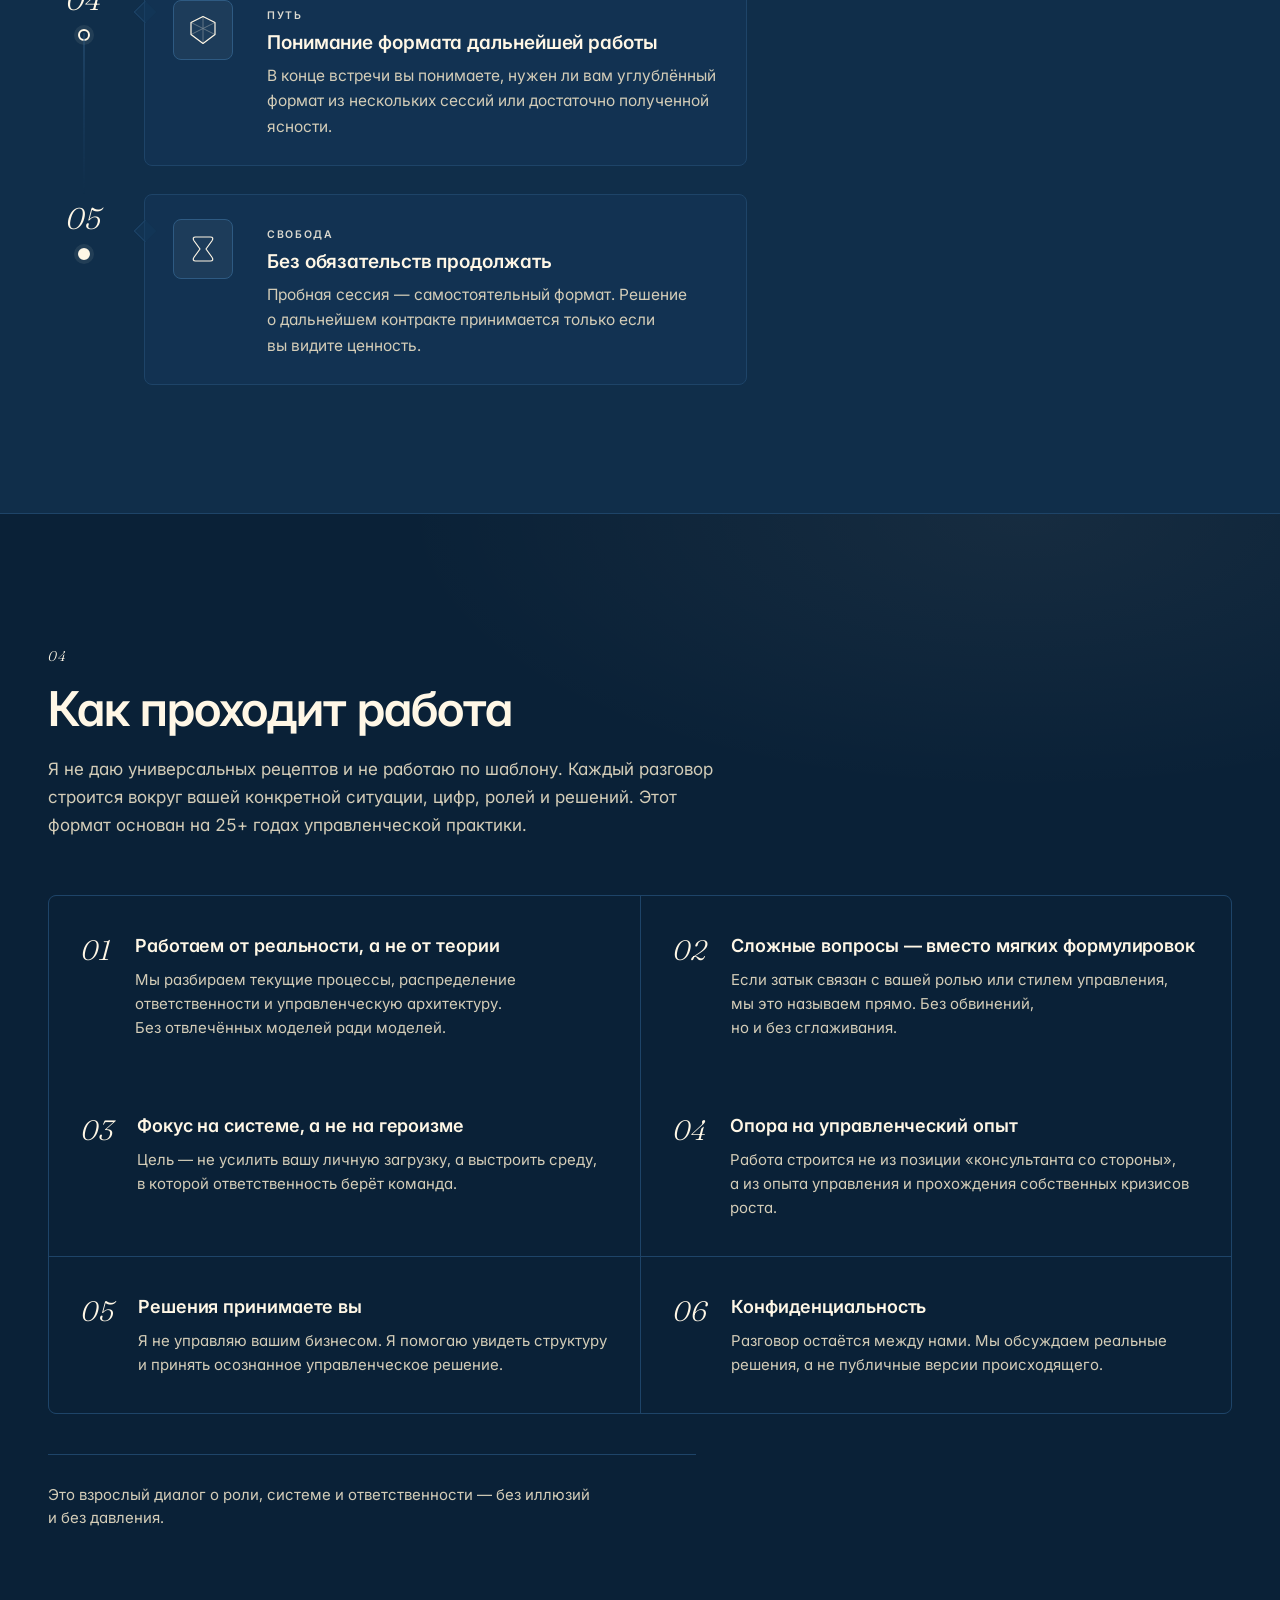
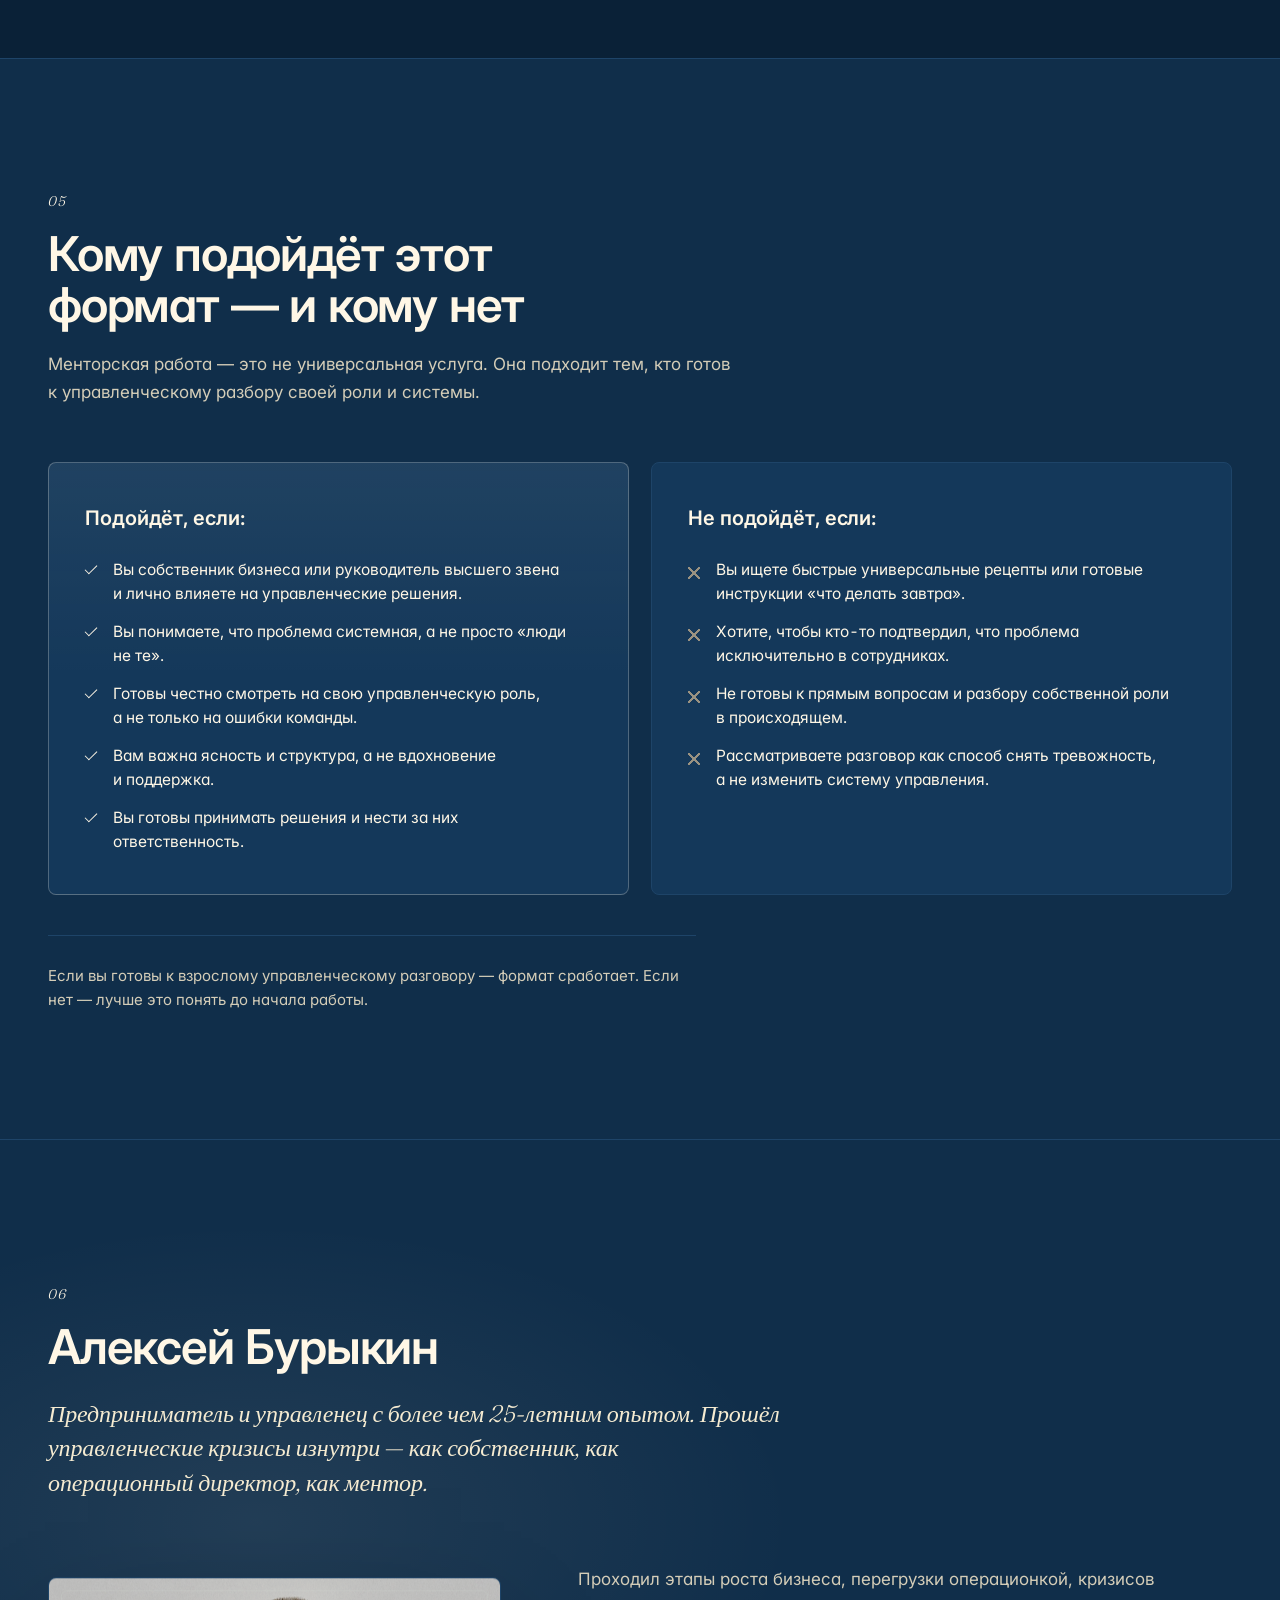
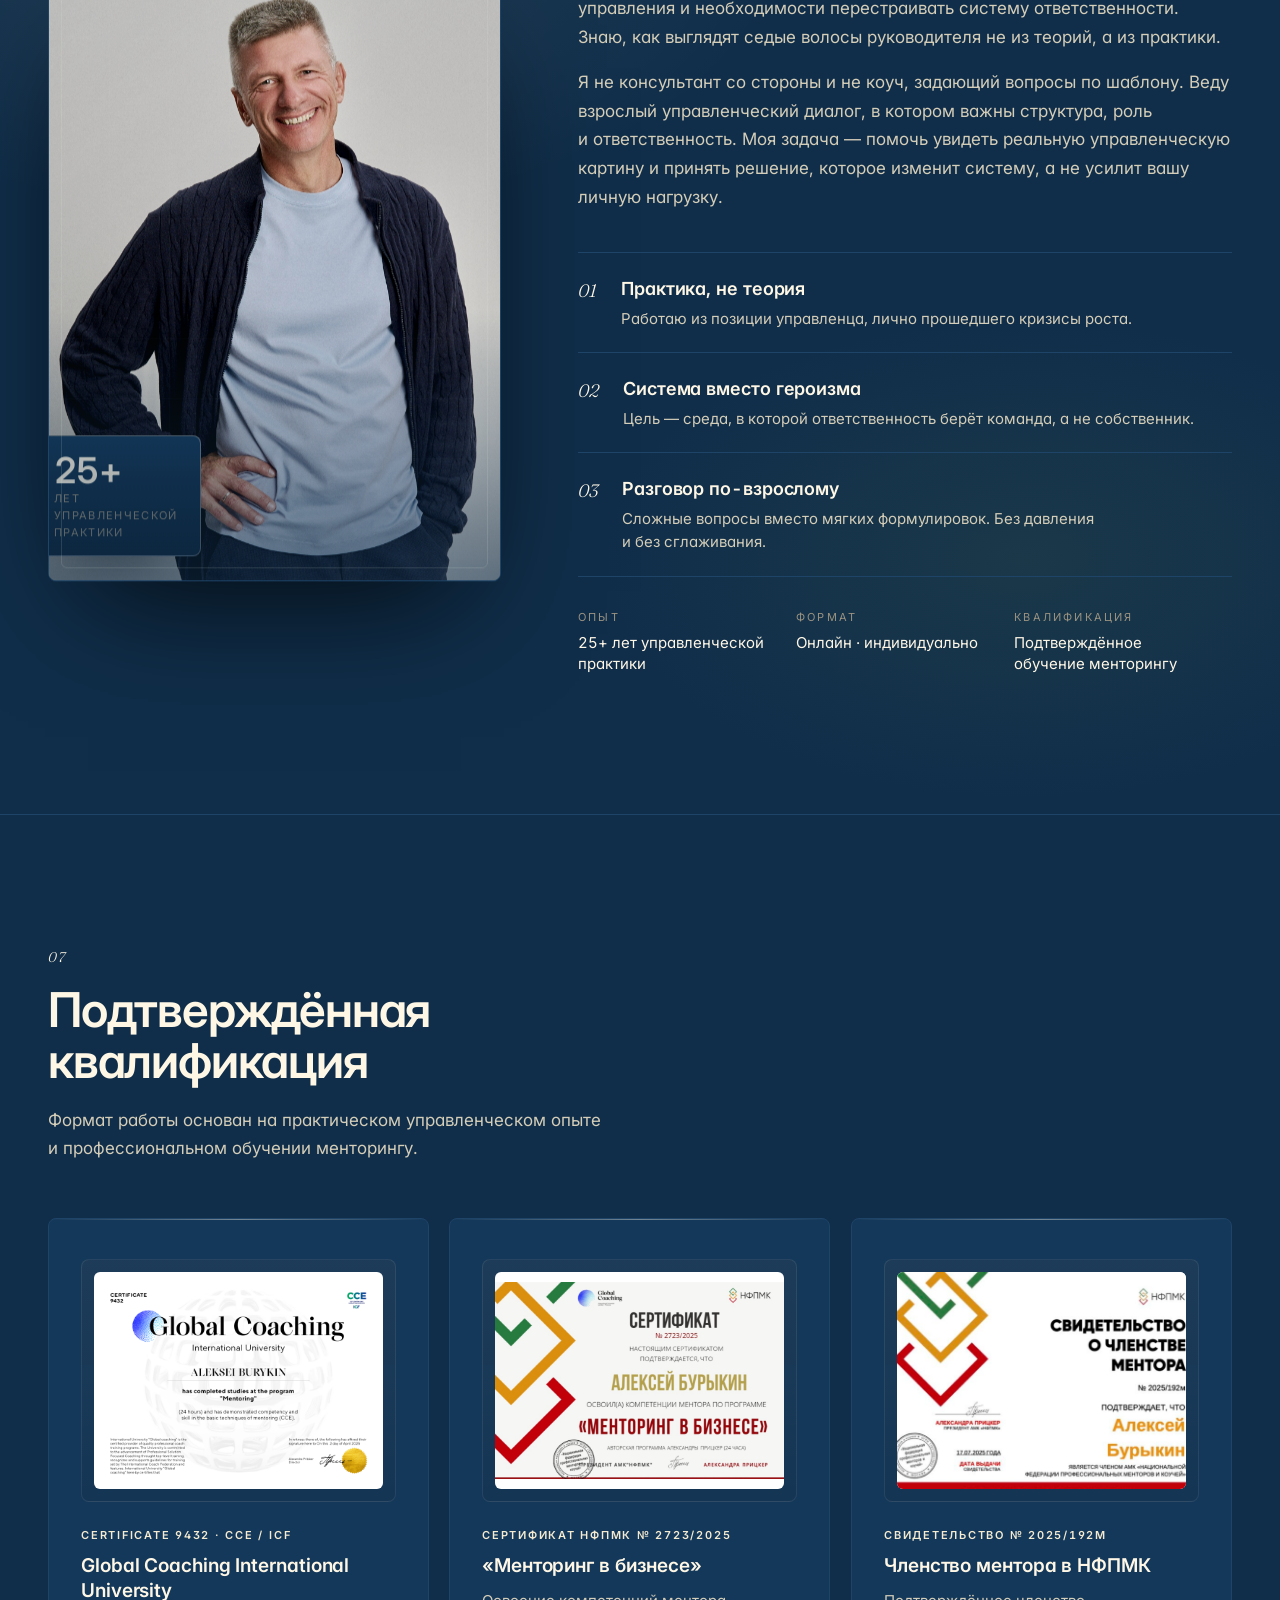
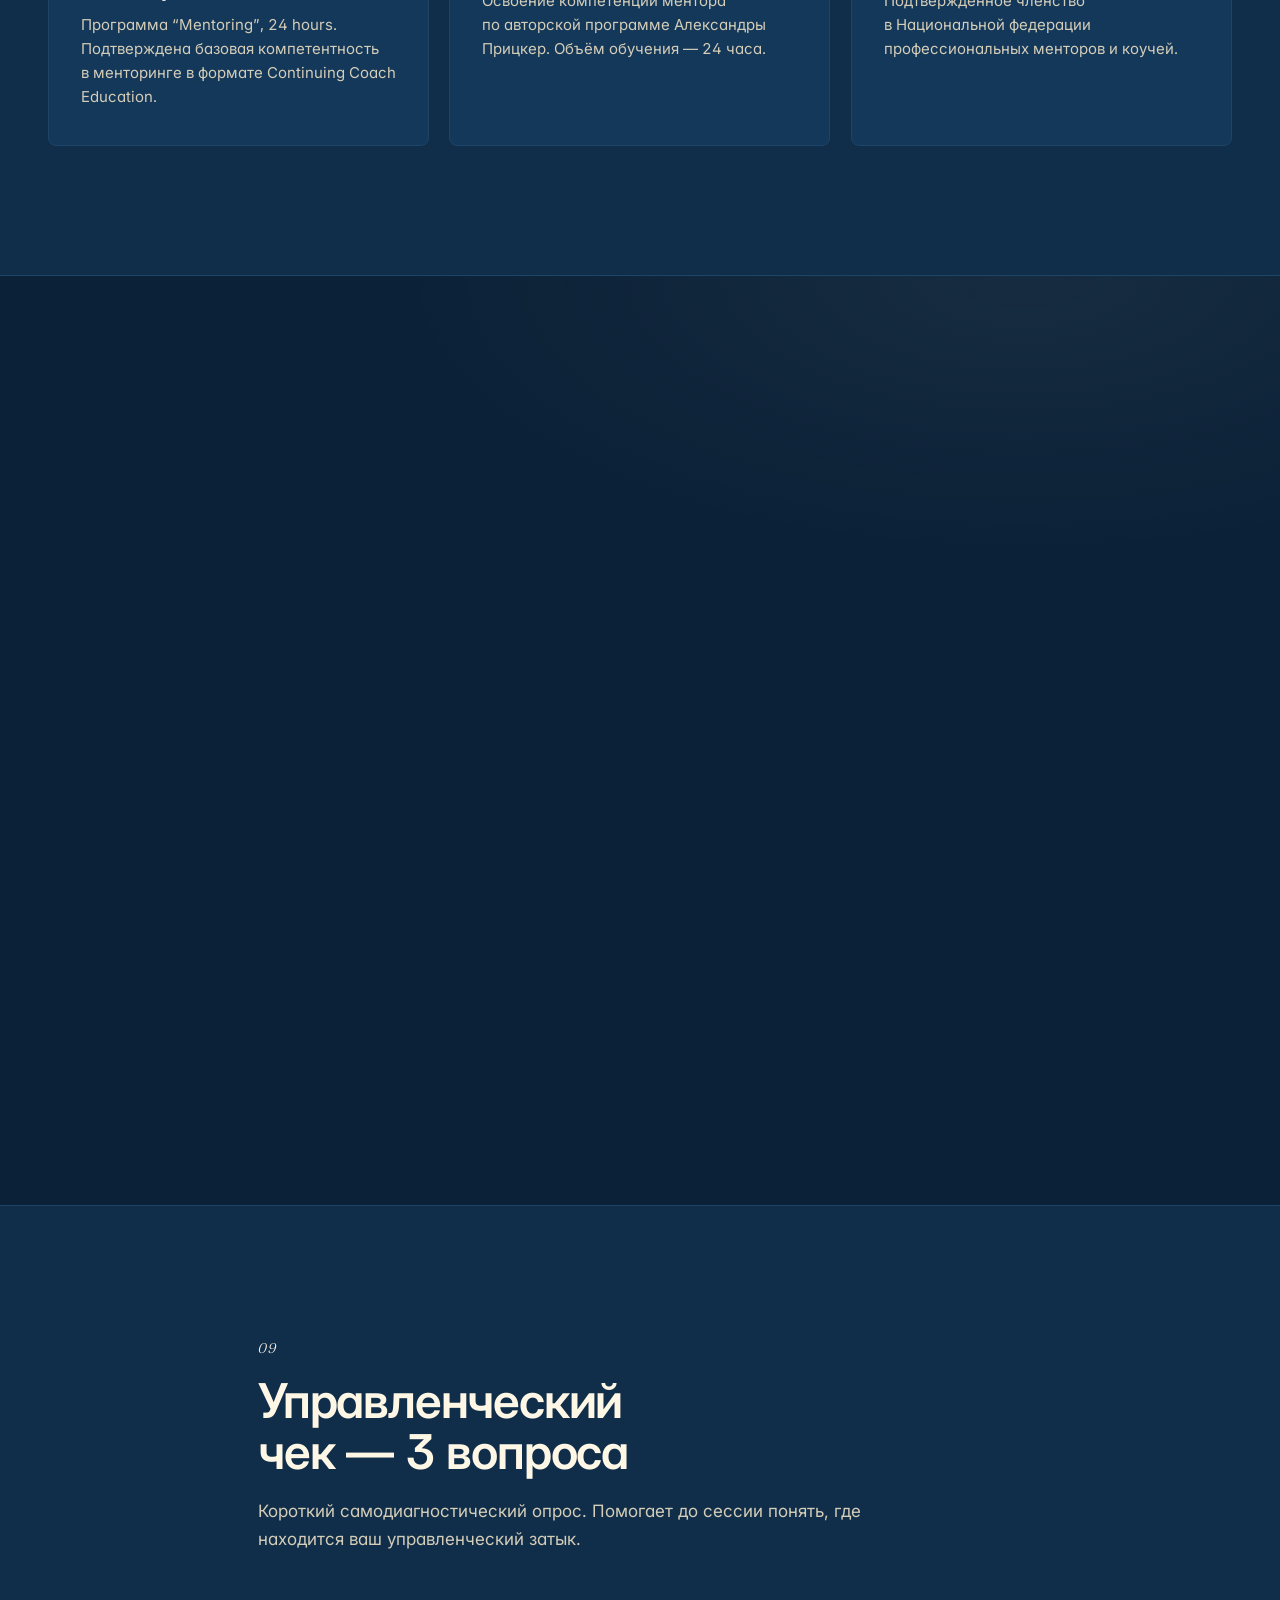
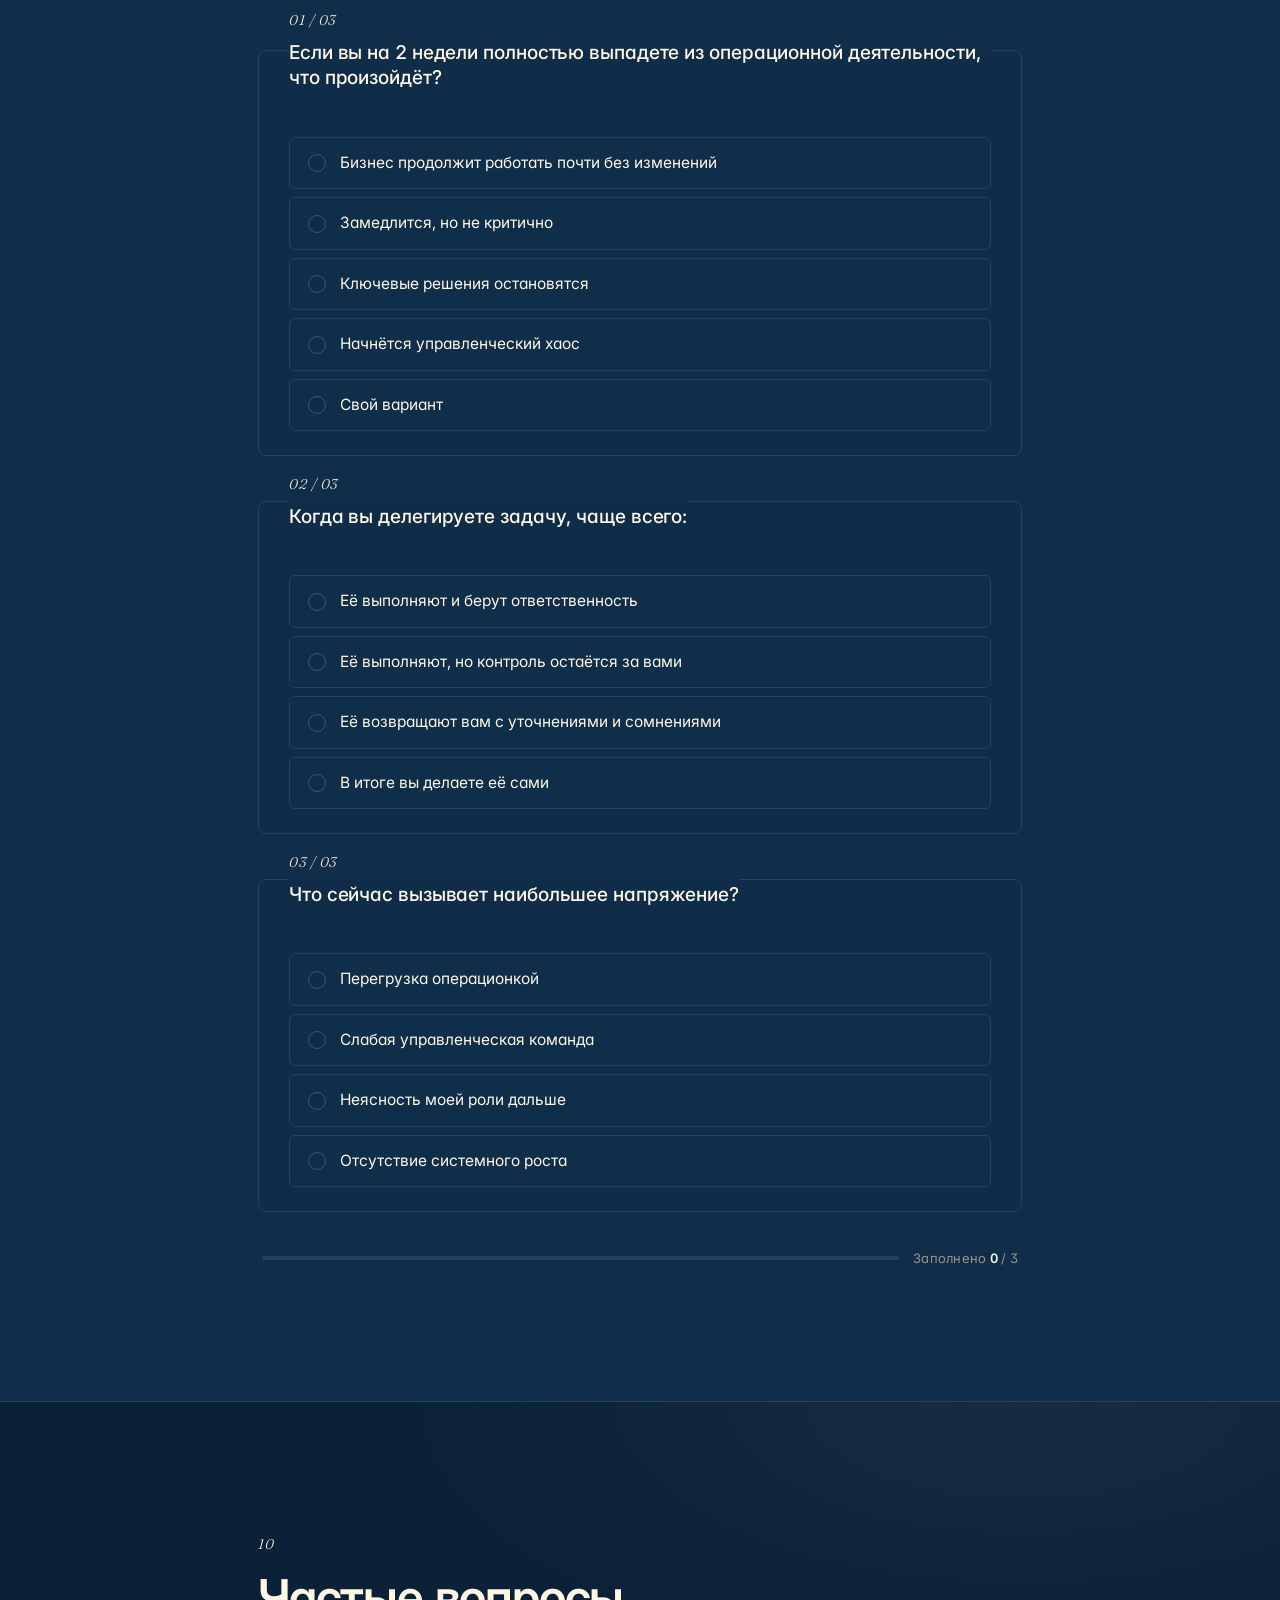
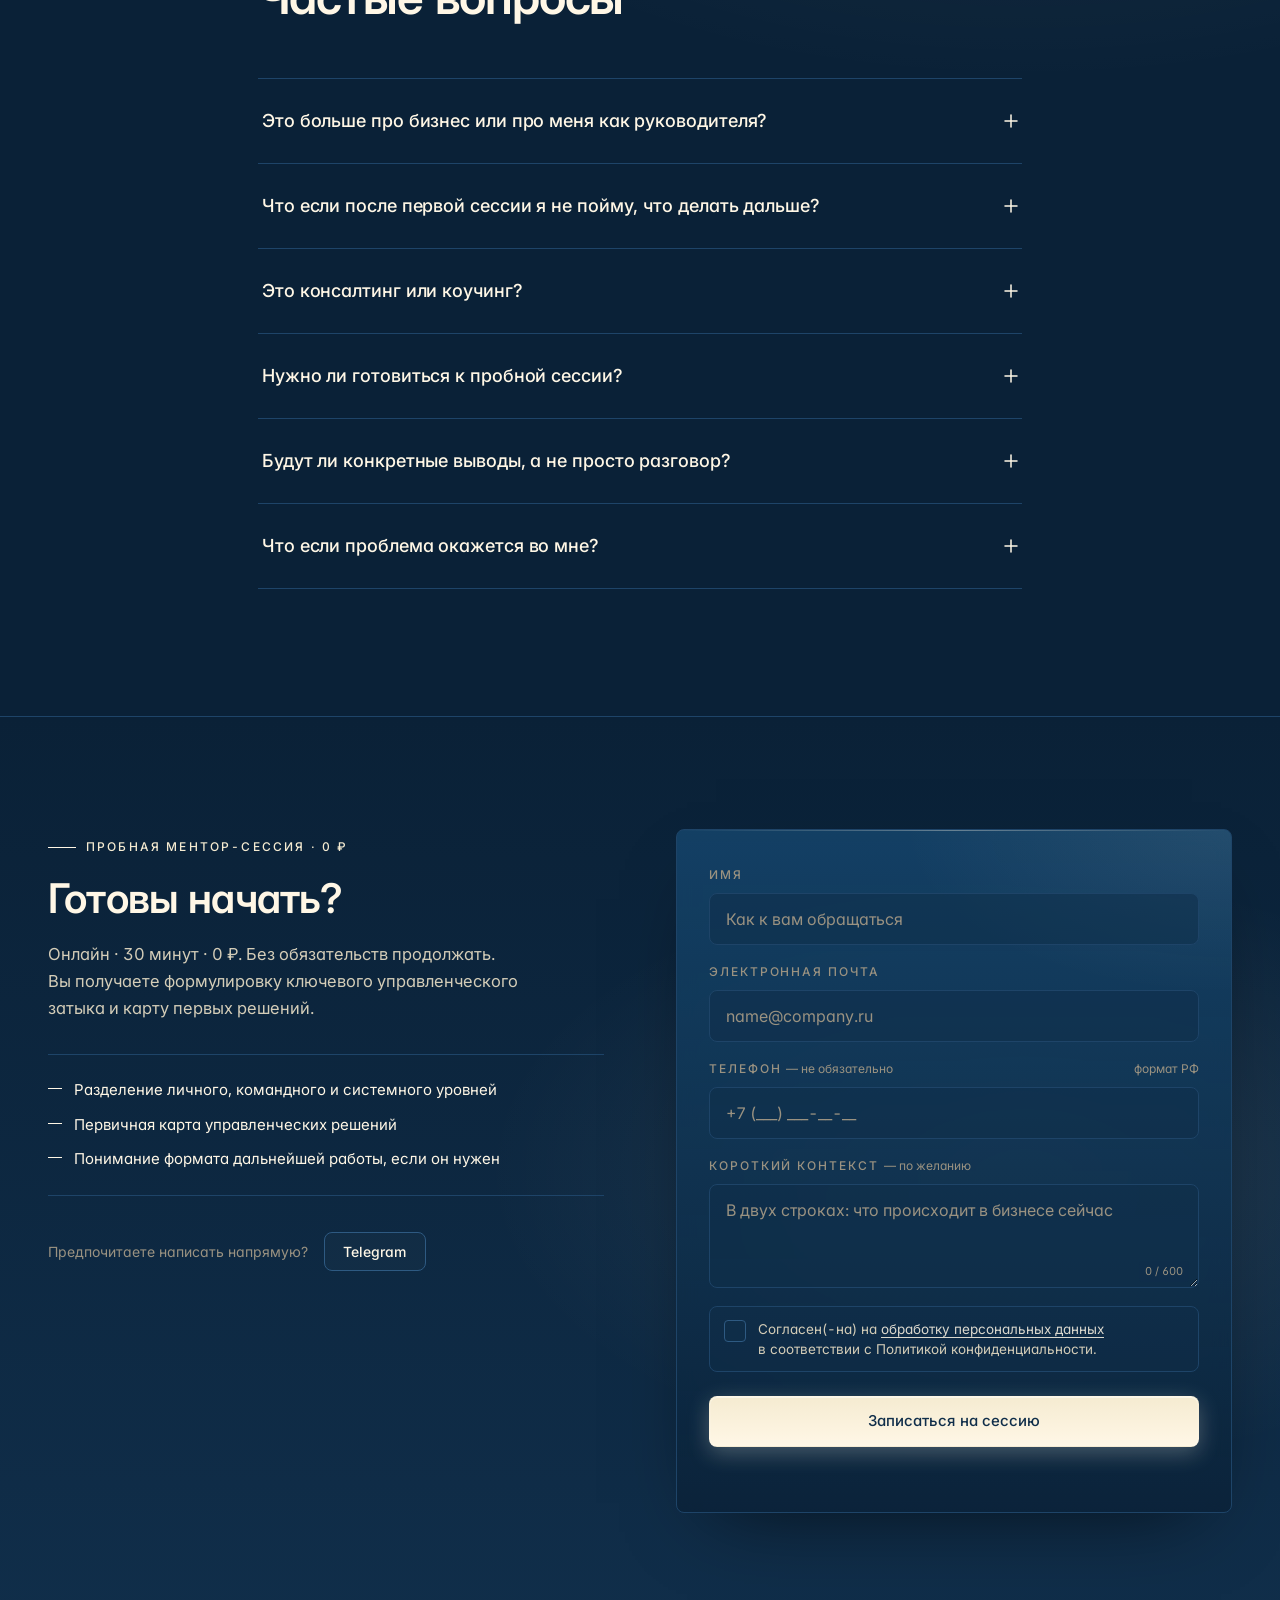
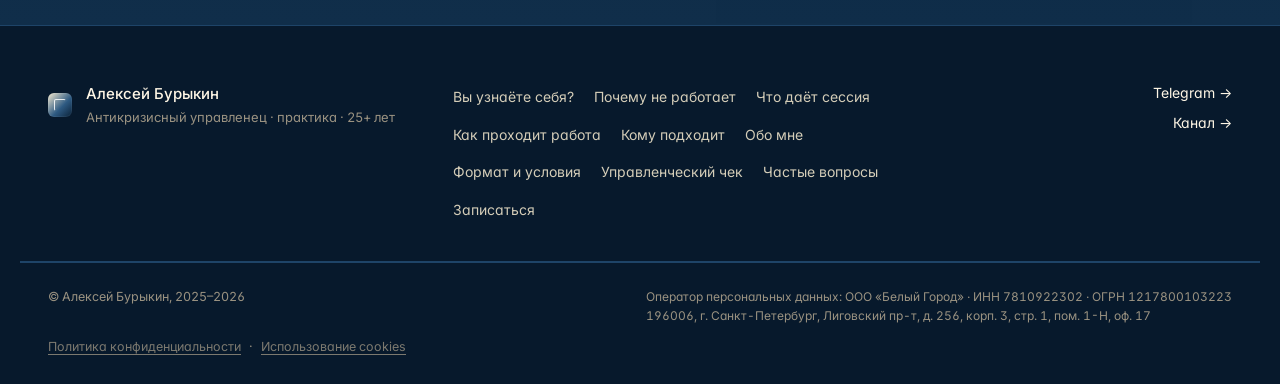
==== commit e86912ad: "Clarify hero message and remove top price The hero needed to match the newer positioning: no price i" ====
--- a/index.html
+++ b/index.html
@@ -241,10 +241,9 @@
 
   <div class="container hero__row">
     <div class="hero__content">
-      <span class="eyebrow">Управленческий ментор для собственников · Первая встреча — 0&nbsp;₽</span>
+      <span class="eyebrow">Управленческий ментор для собственников</span>
       <h1 class="hero__title" data-split>
-        Если&nbsp;бизнес держится только на&nbsp;вас&nbsp;—<br/>
-        это не&nbsp;рост. <span class="accent">Это ограничение.</span>
+        Если&nbsp;бизнес и&nbsp;ключевые решения по-прежнему держатся на&nbsp;вас&nbsp;— проблема уже не&nbsp;в&nbsp;нагрузке, а&nbsp;в&nbsp;системе управления
       </h1>
       <p class="hero__lede">
         Пробная ментор-сессия для&nbsp;собственников и&nbsp;топ-руководителей. Структурированный разбор управленческого затыка и&nbsp;фиксация дальнейших решений.
--- a/styles.css
+++ b/styles.css
@@ -518,7 +518,7 @@
   display: inline-block;
   transform: translateY(110%);
   animation: wordUp 1s var(--ease) forwards;
-  animation-delay: calc(var(--i, 0) * 60ms + 120ms);
+  animation-delay: calc(var(--i, 0) * 36ms + 80ms);
   will-change: transform;
 }
 @keyframes wordUp {
@@ -2242,7 +2242,7 @@
 
   .hero { padding: clamp(104px, 18vw, 140px) 0 clamp(56px, 10vw, 88px); }
   .hero__bg { opacity: .4; }
-  .hero__title { font-size: clamp(34px, 6.8vw, 52px); max-width: none; }
+  .hero__title { font-size: clamp(32px, 6.2vw, 48px); max-width: none; }
   .hero__lede { font-size: 17px; margin-bottom: 32px; }
   .hero__cta { margin-bottom: 44px; }
   .hero__stats { grid-template-columns: repeat(3, 1fr); gap: 12px; padding-top: 24px; }
@@ -2288,7 +2288,7 @@
   .hero__bg { display: none; }
   .hero__content { text-align: left; }
   .hero__title {
-    font-size: clamp(30px, 8.8vw, 40px);
+    font-size: clamp(28px, 8vw, 37px);
     line-height: 1.08;
     letter-spacing: -.02em;
     margin: 18px 0 20px;
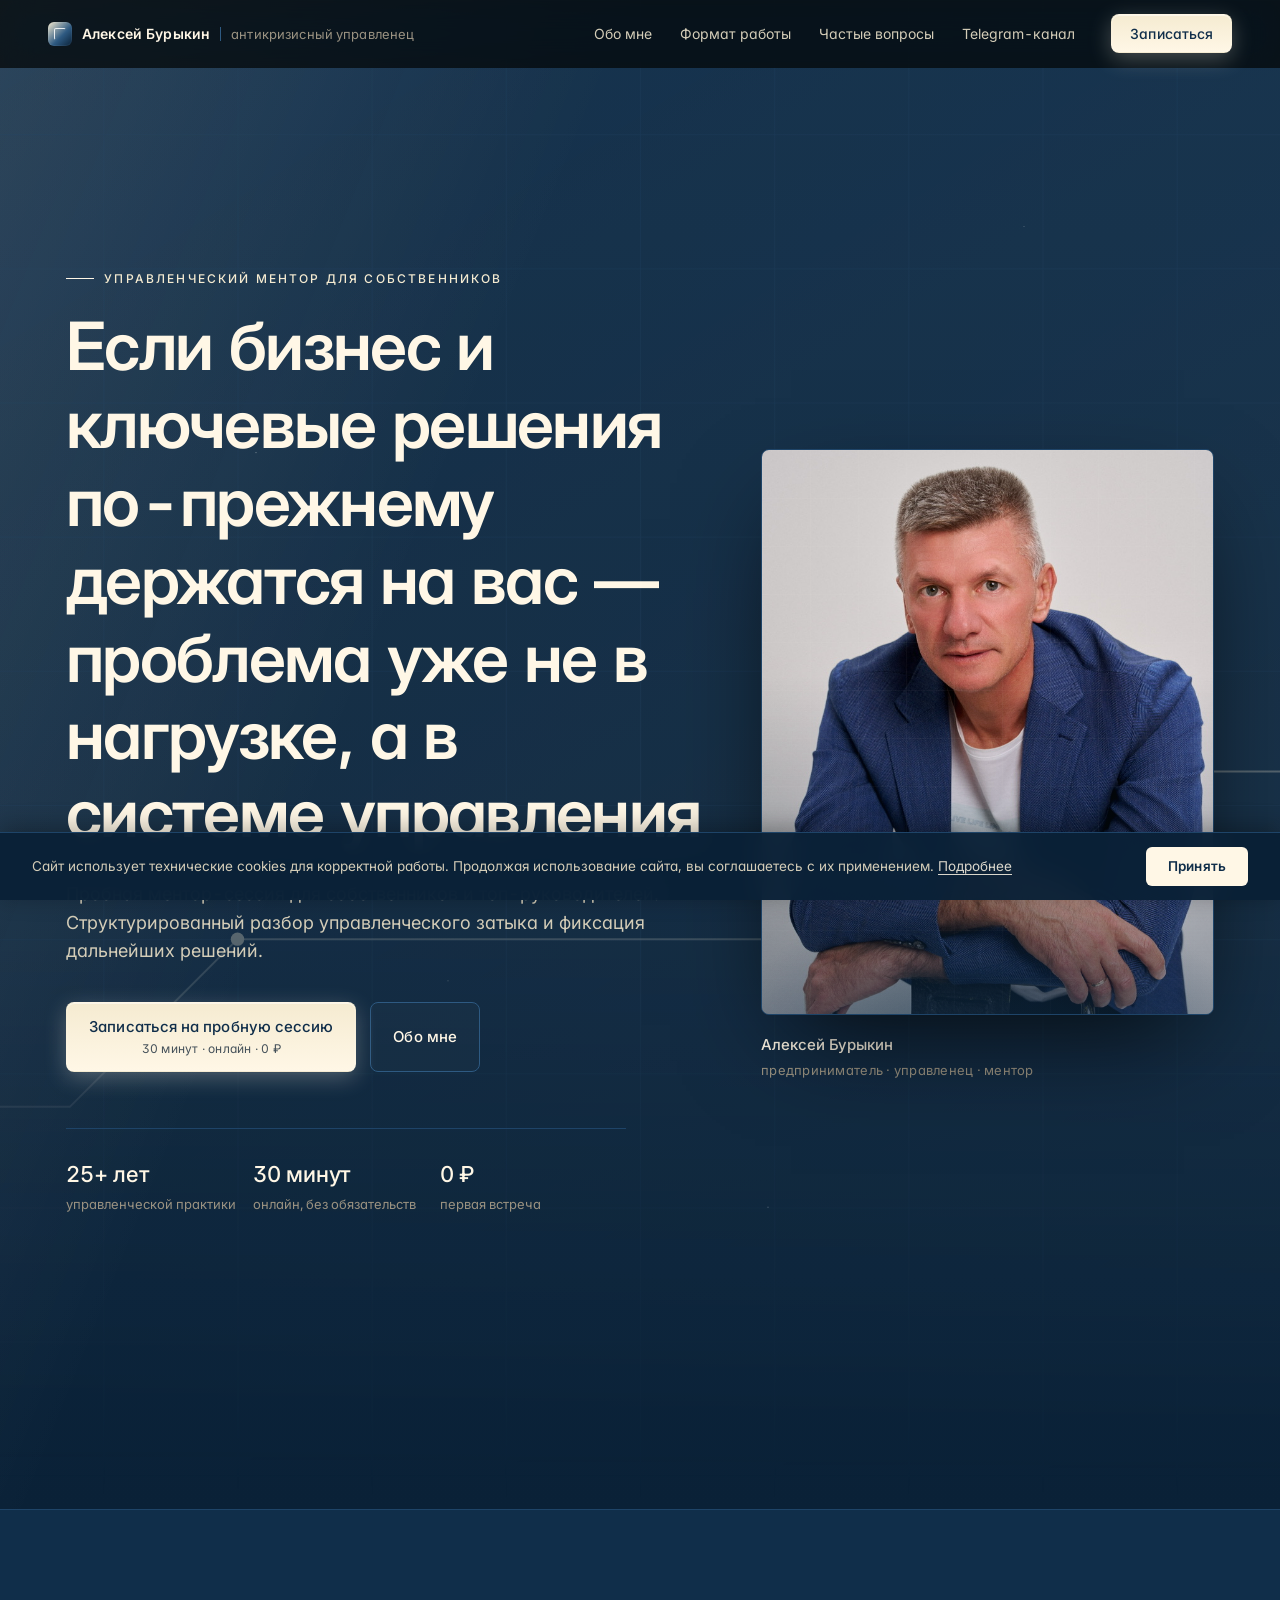
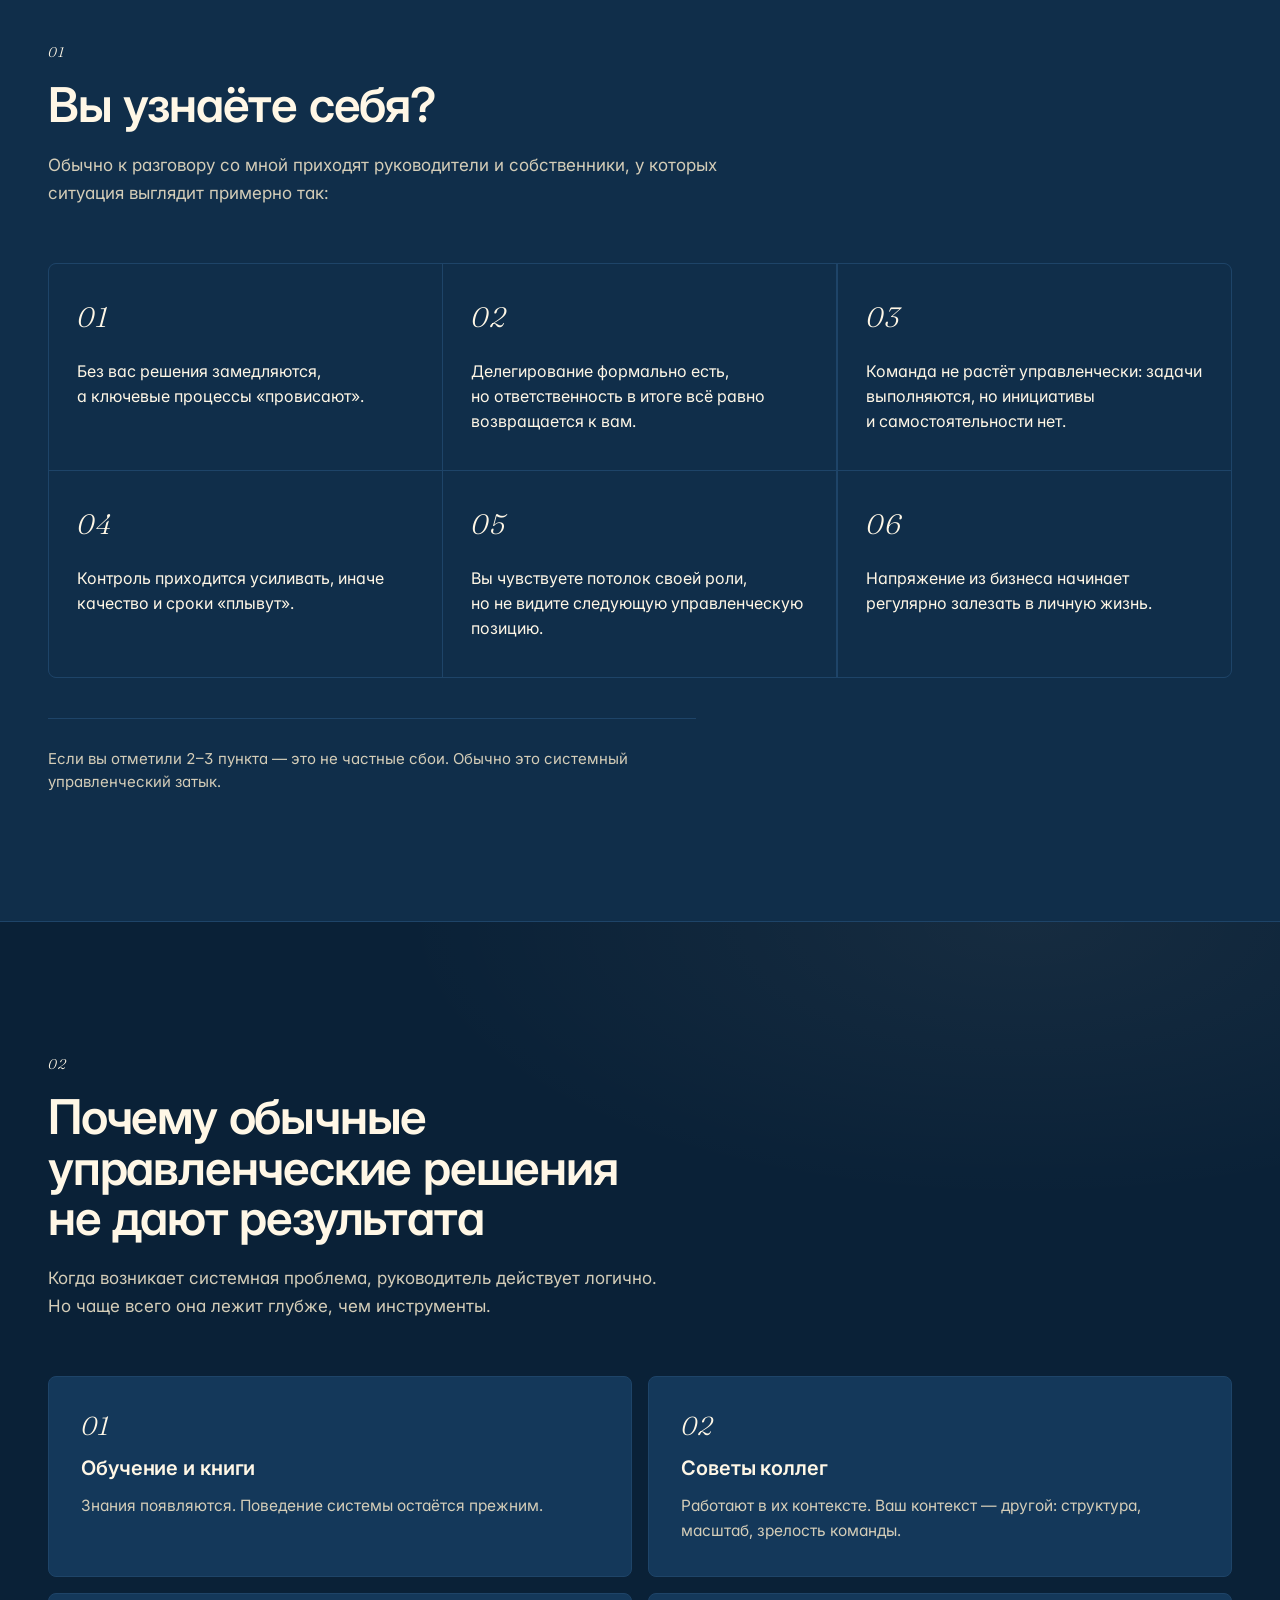
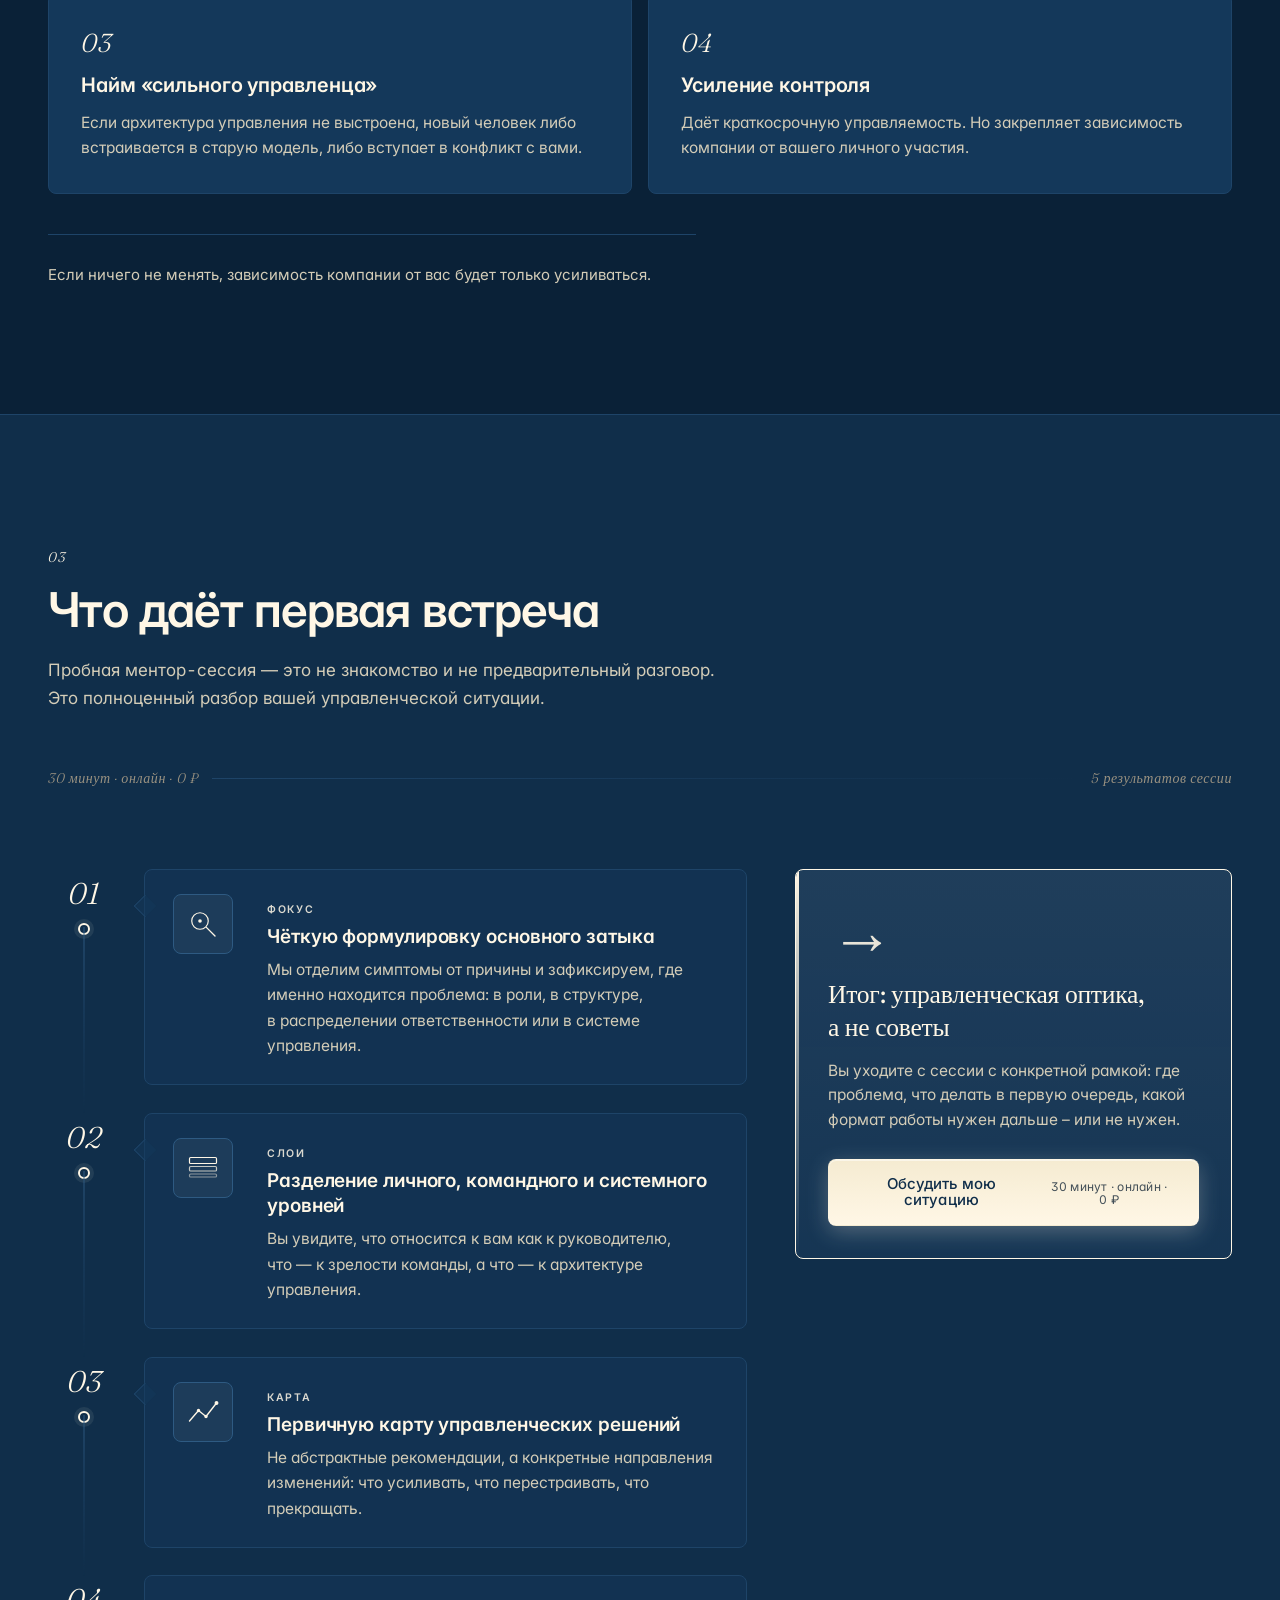
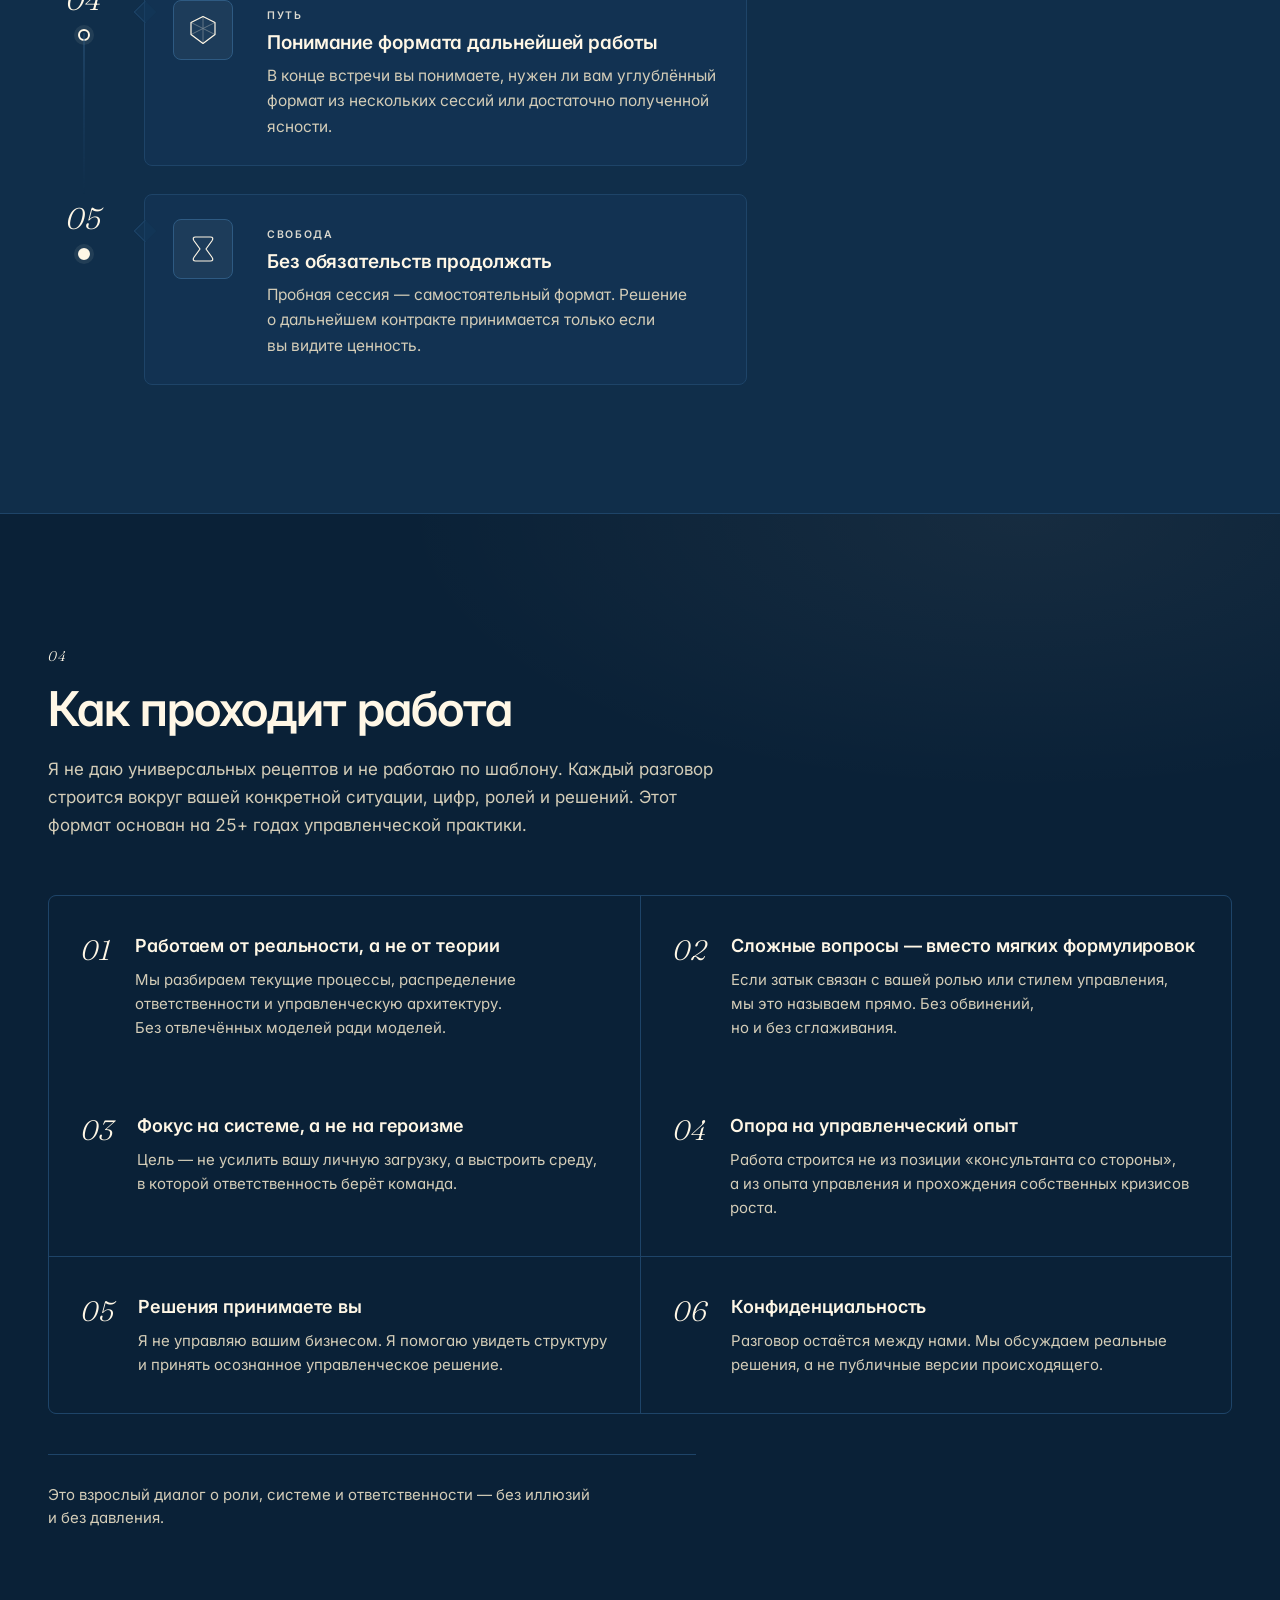
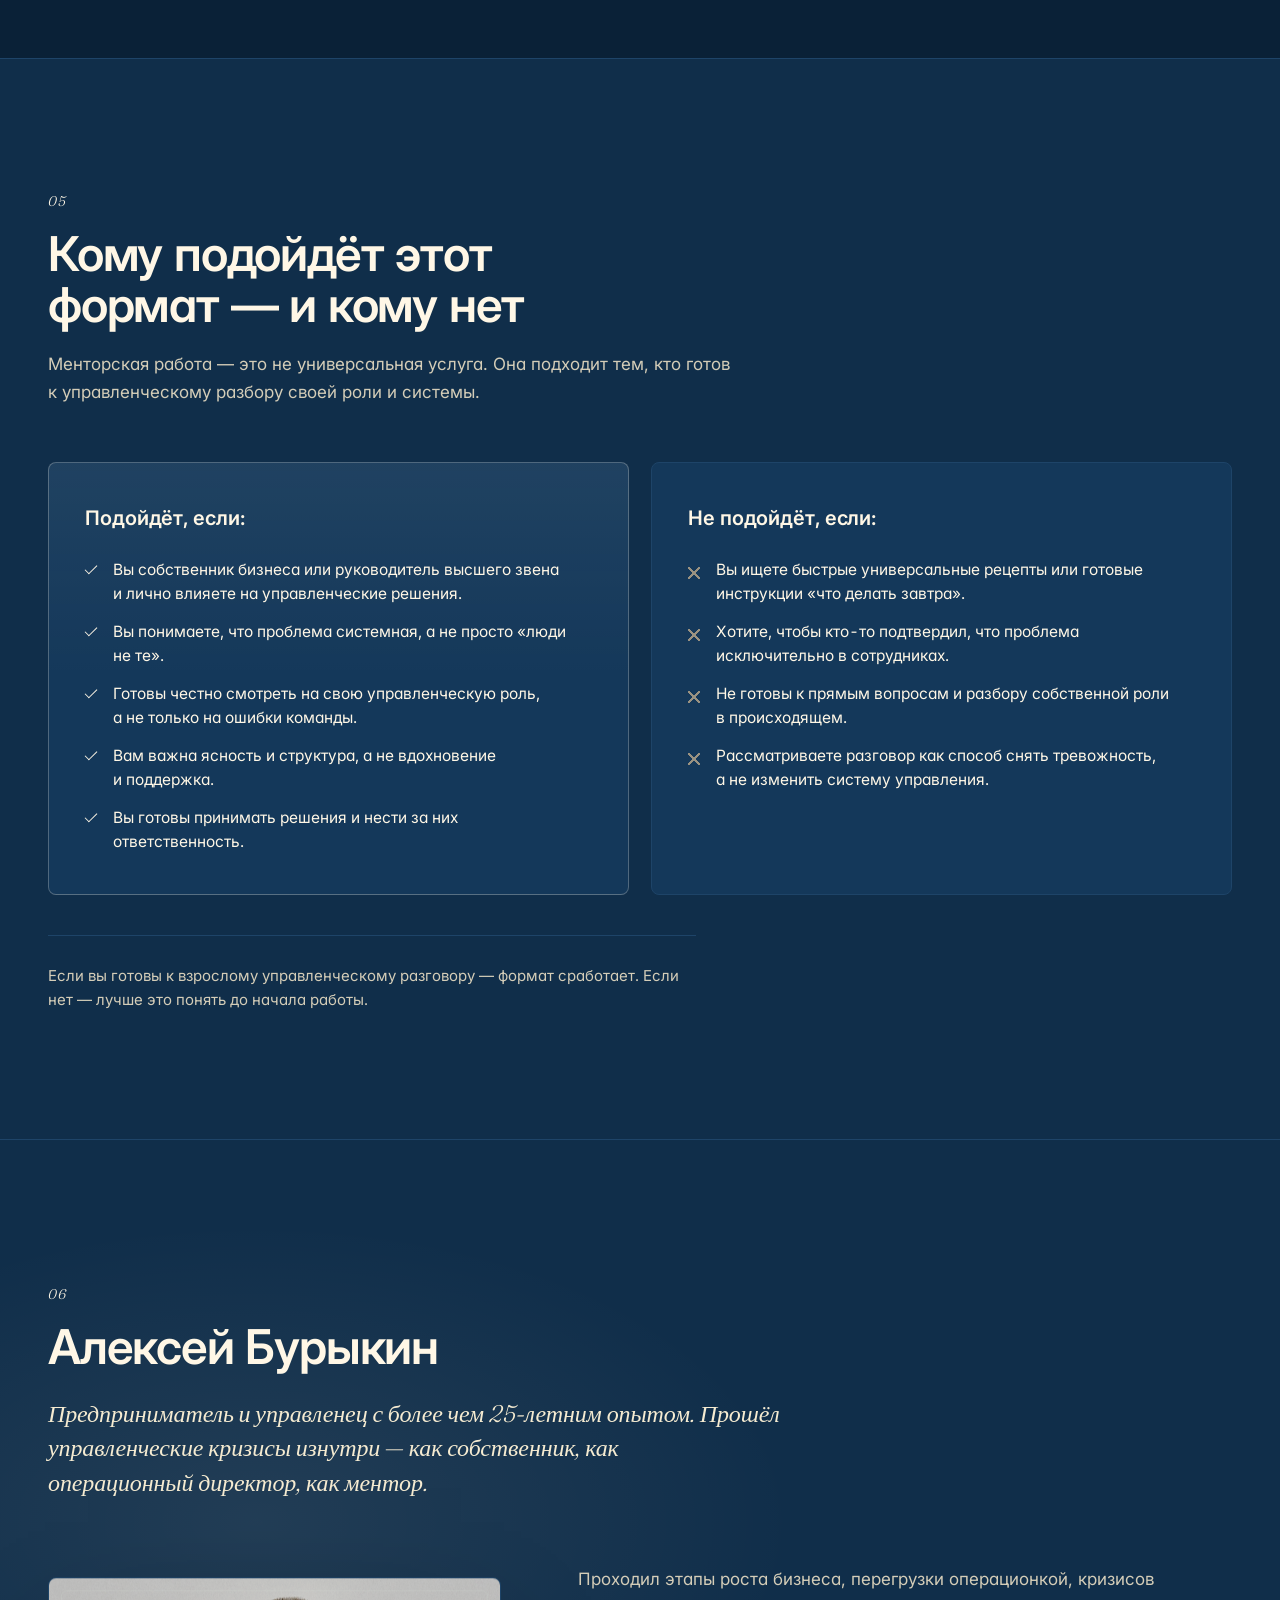
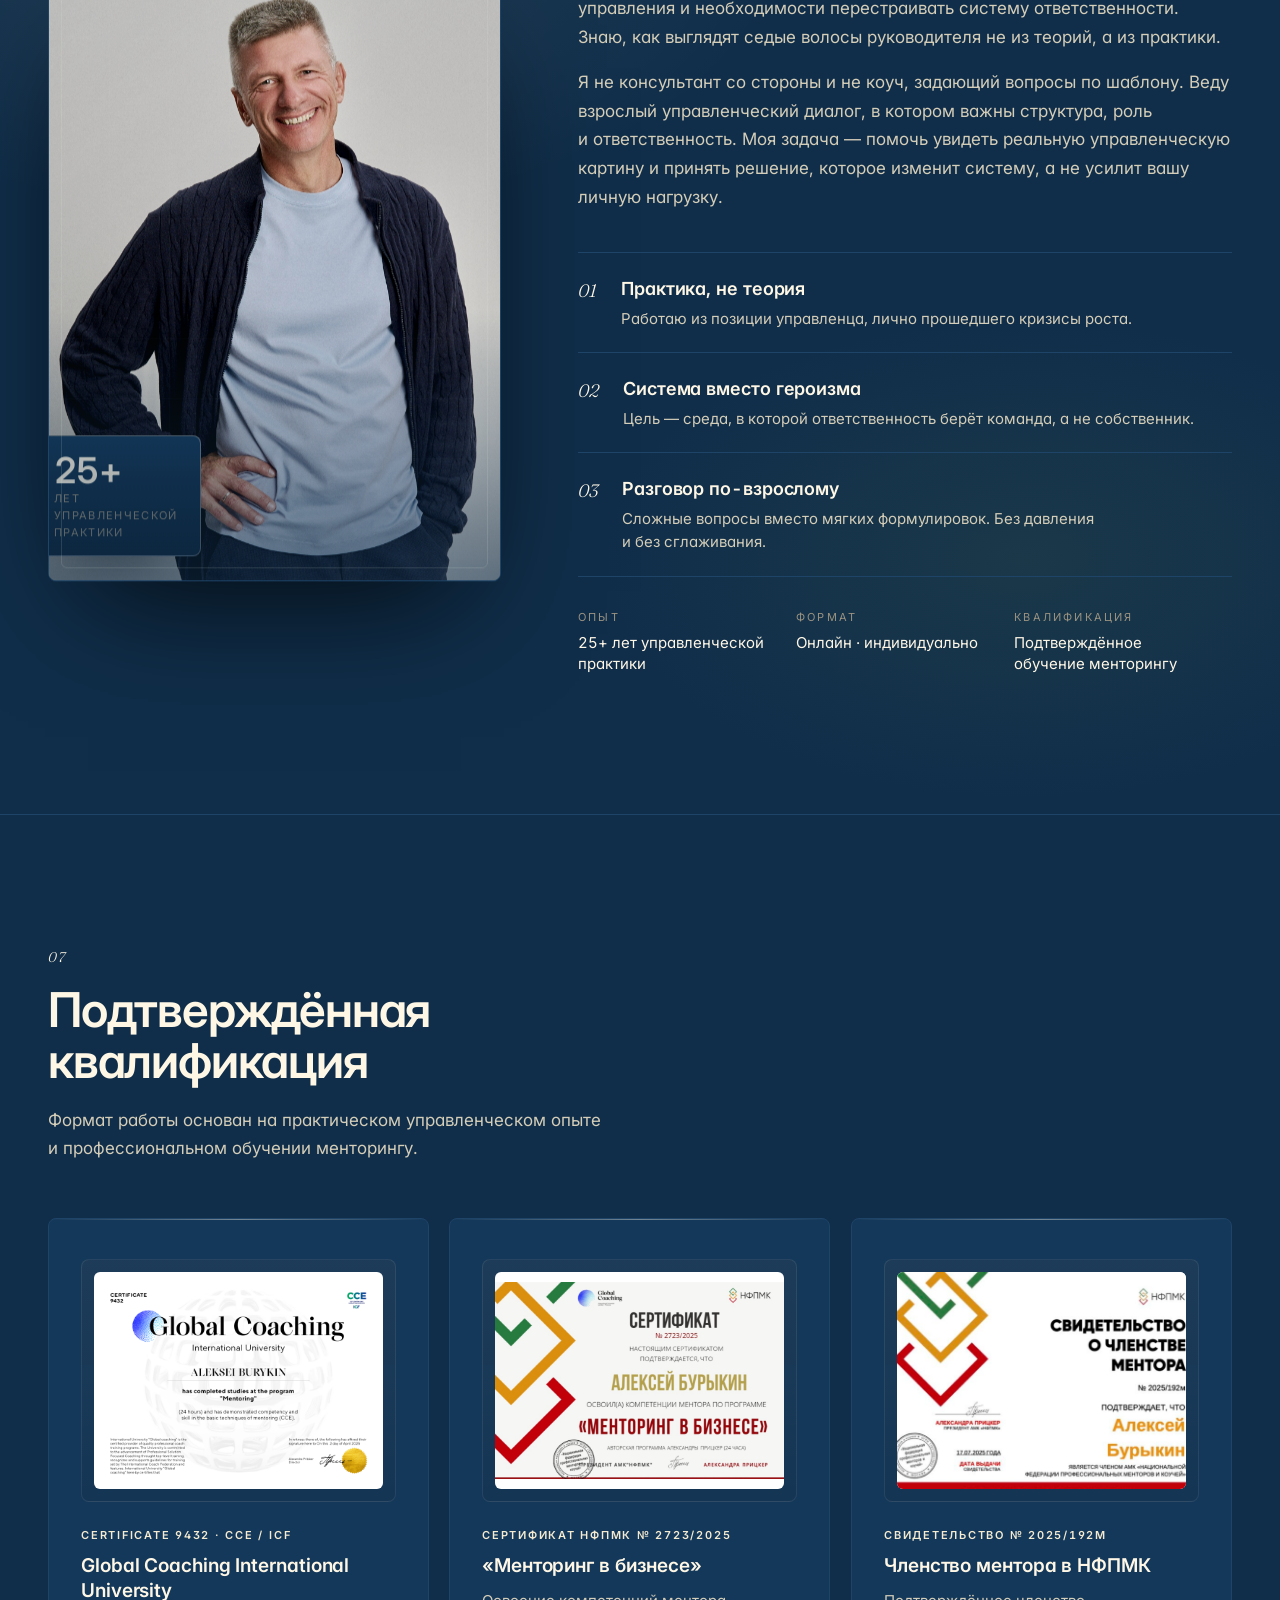
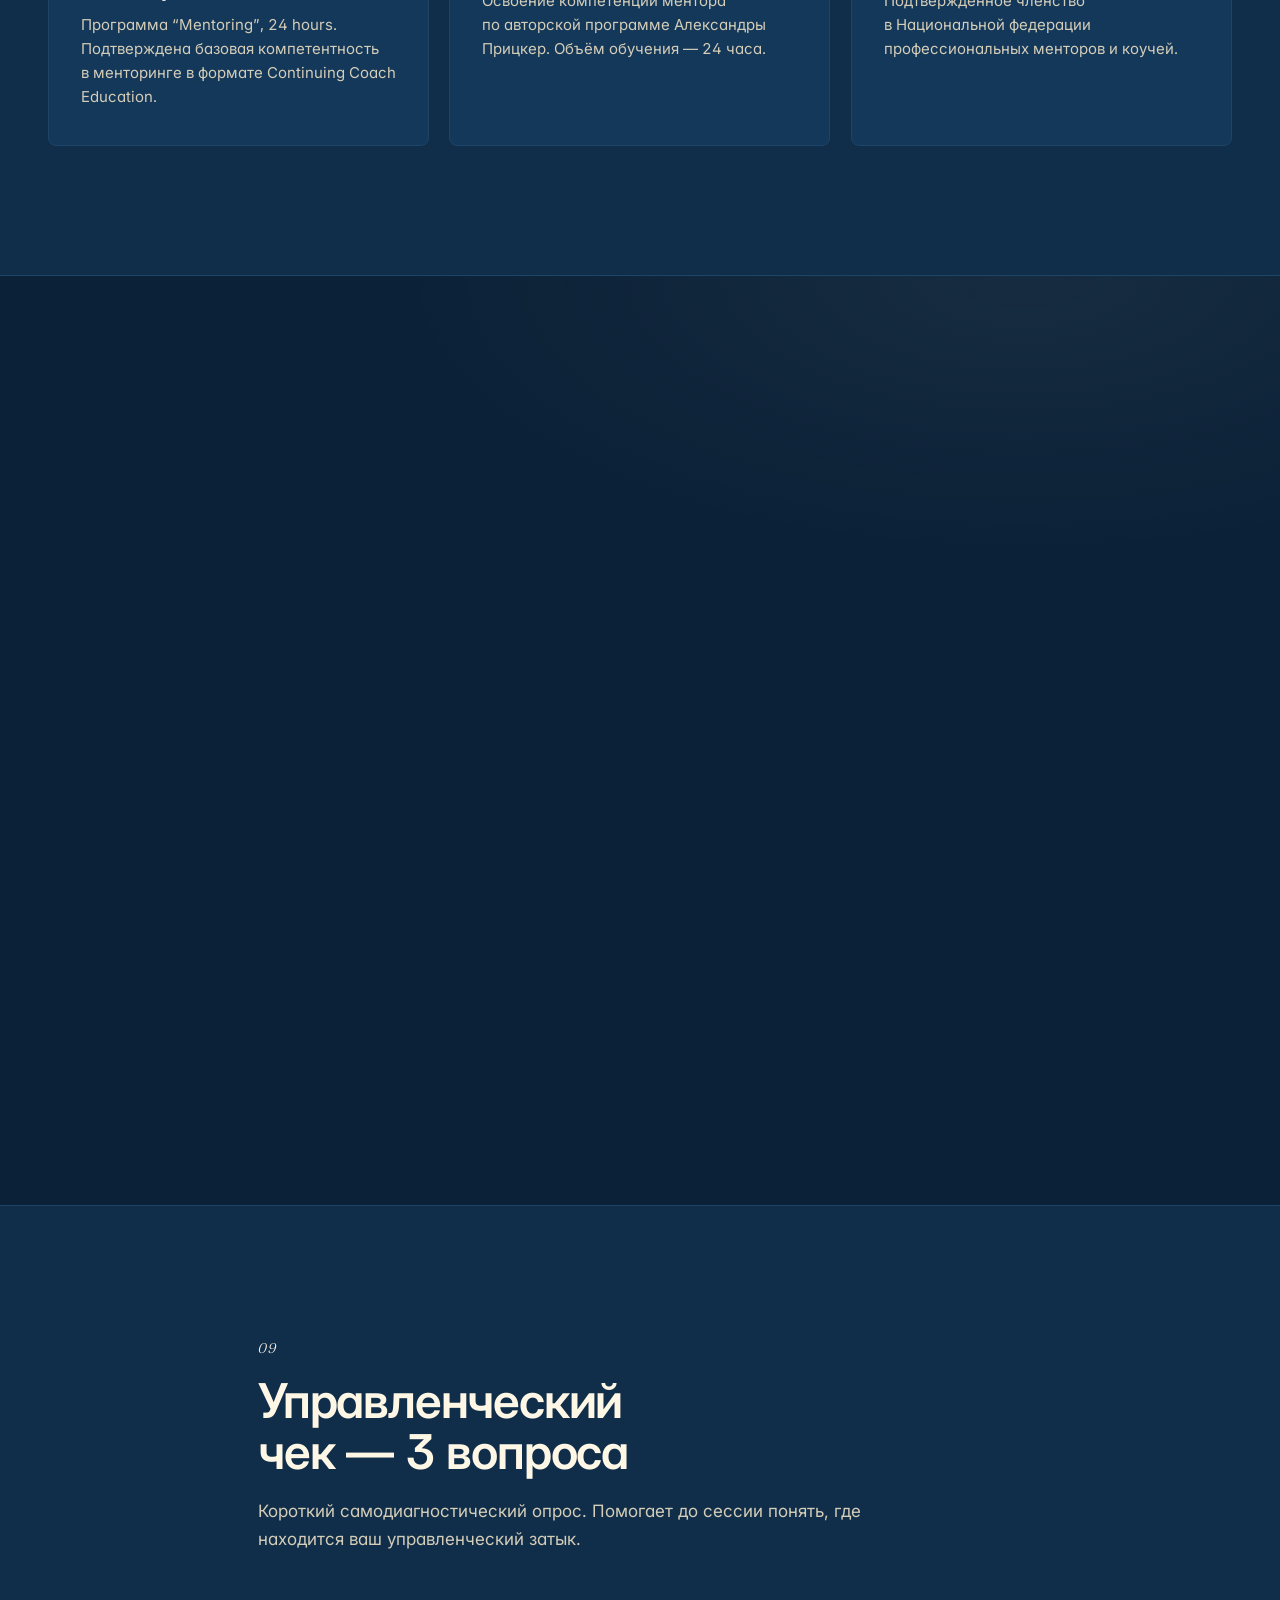
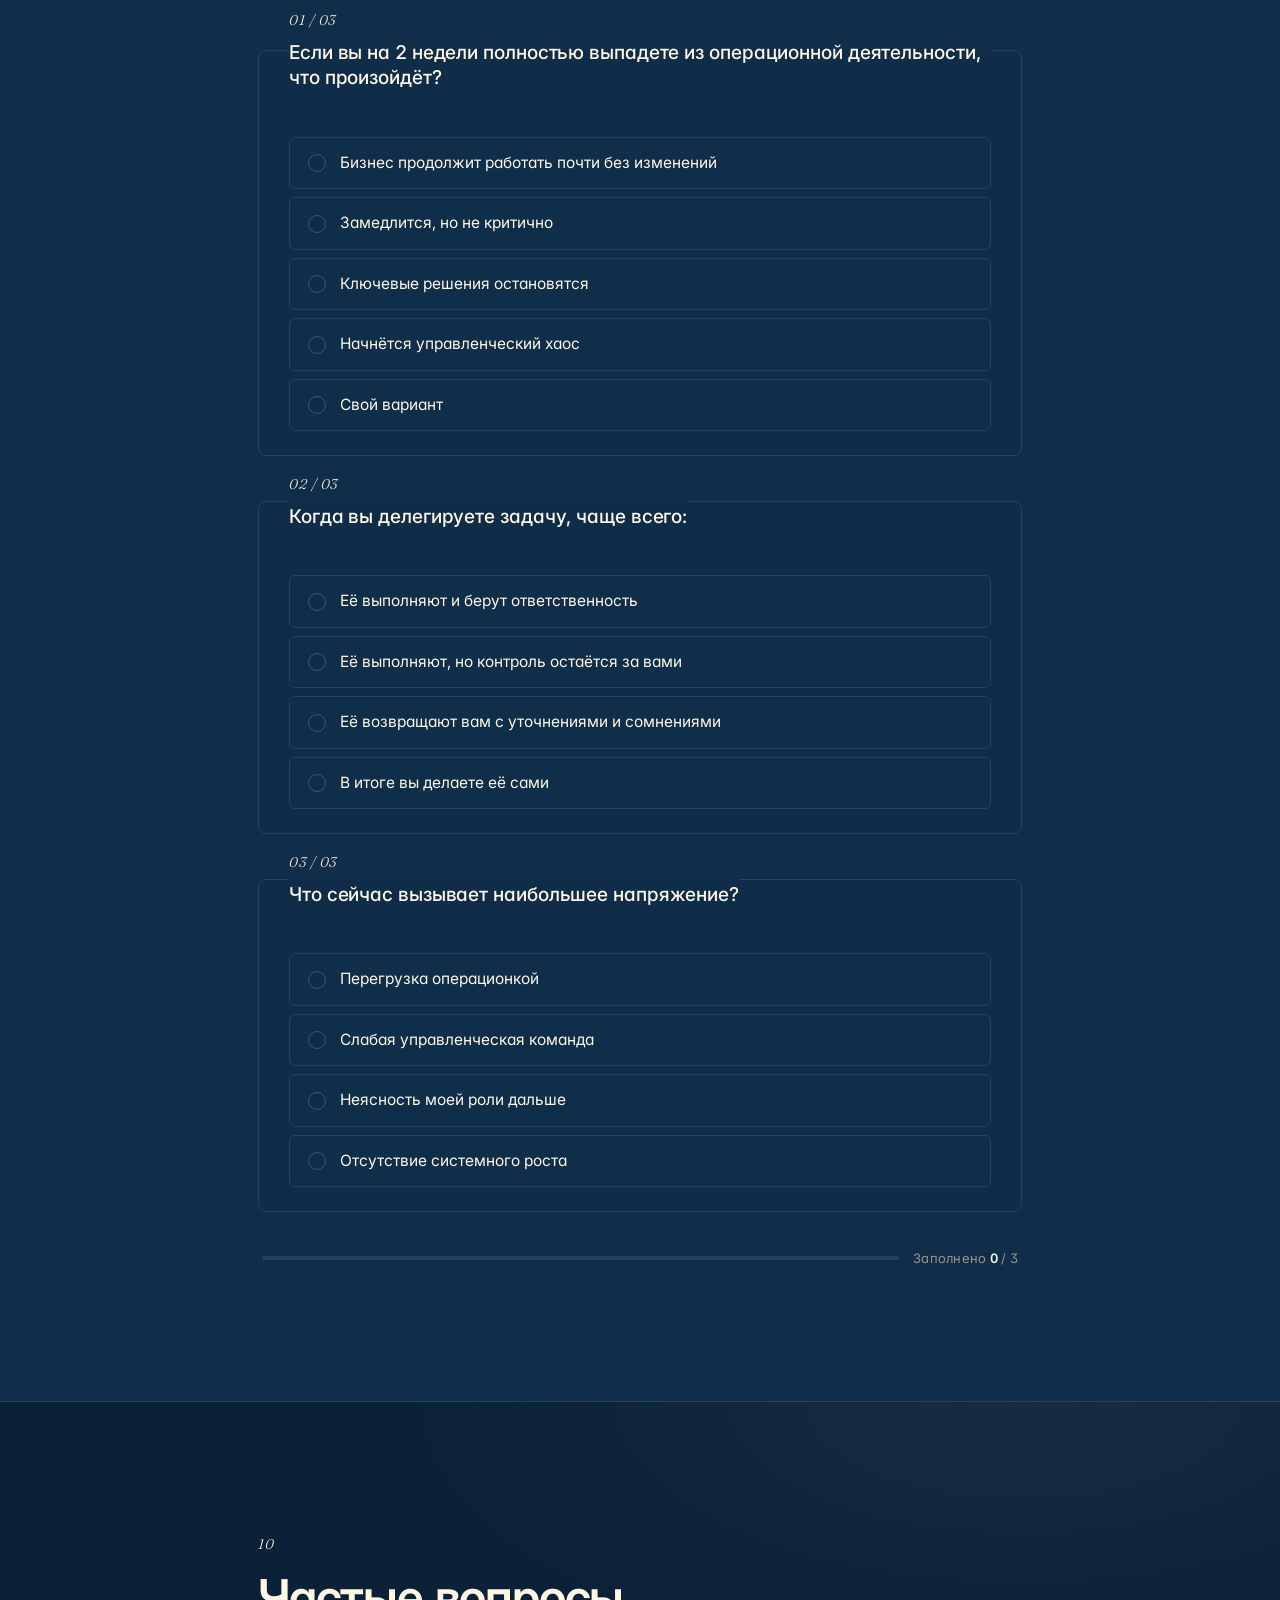
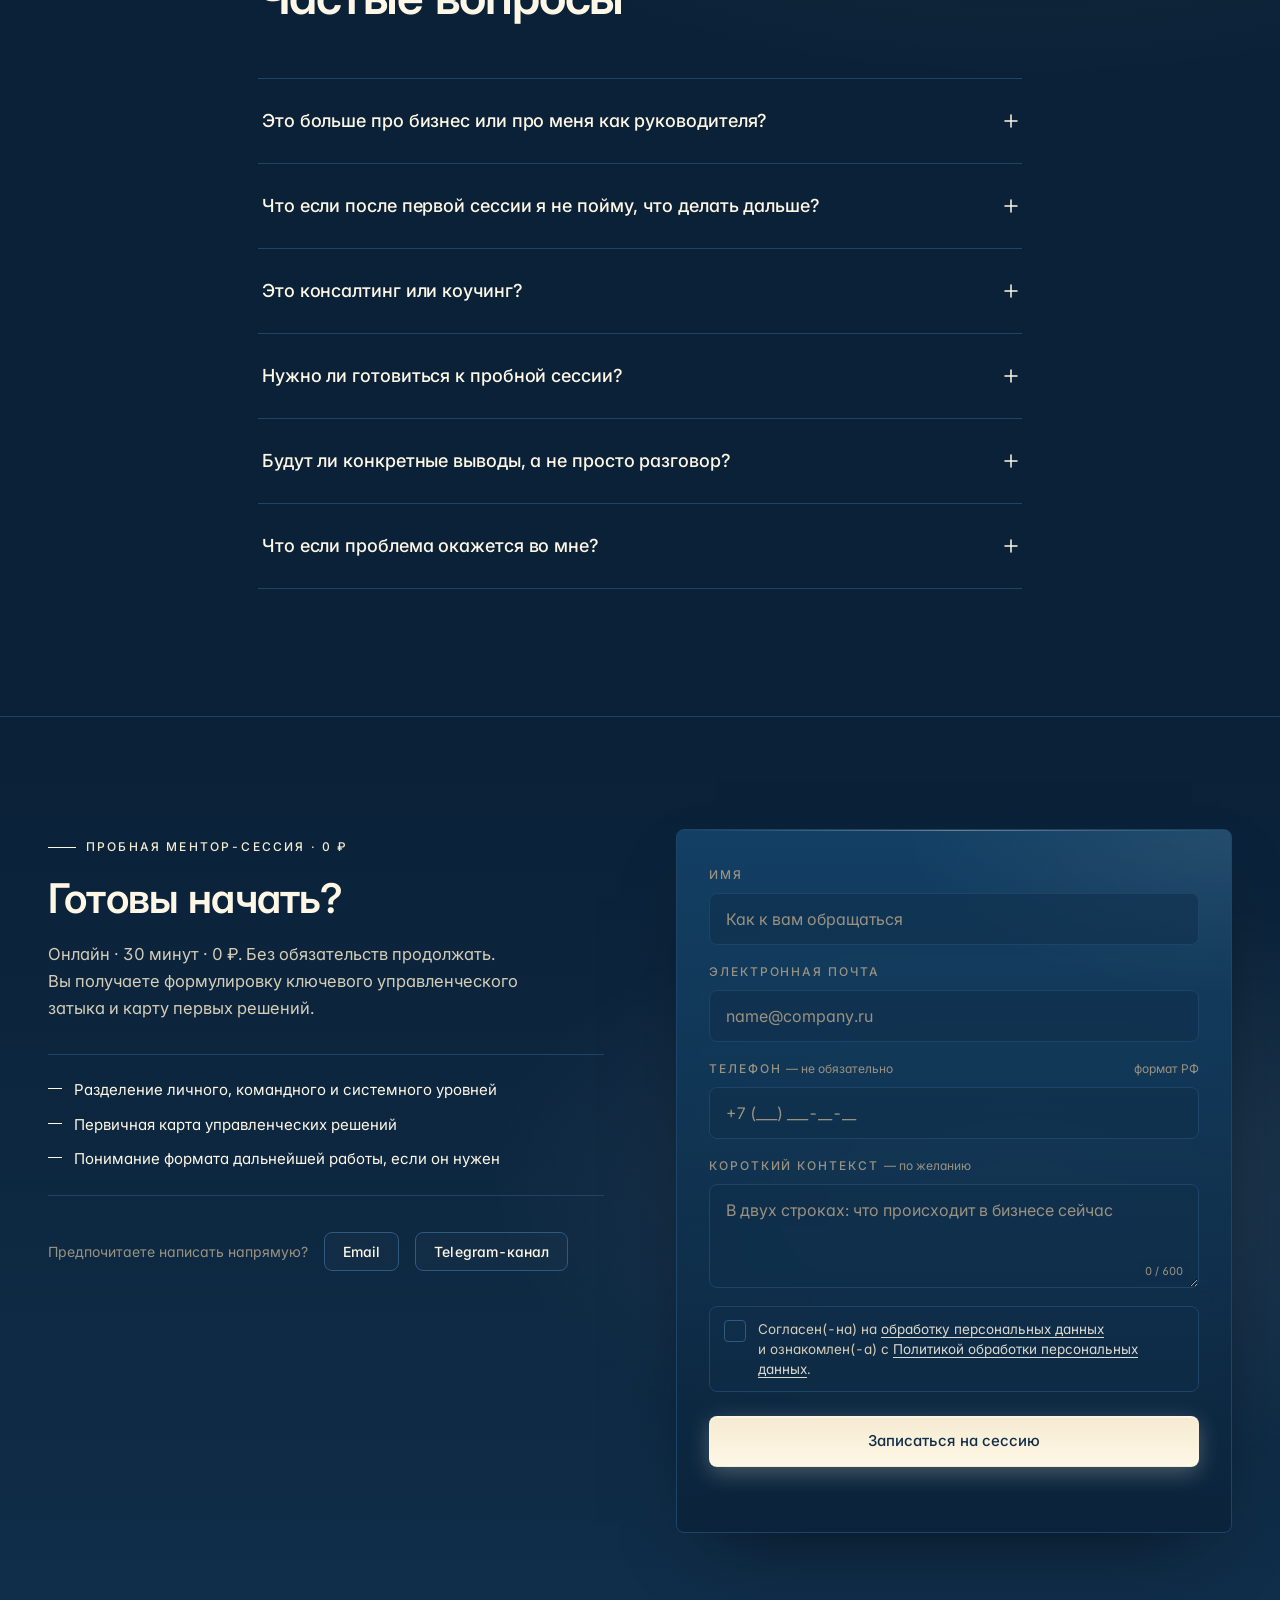
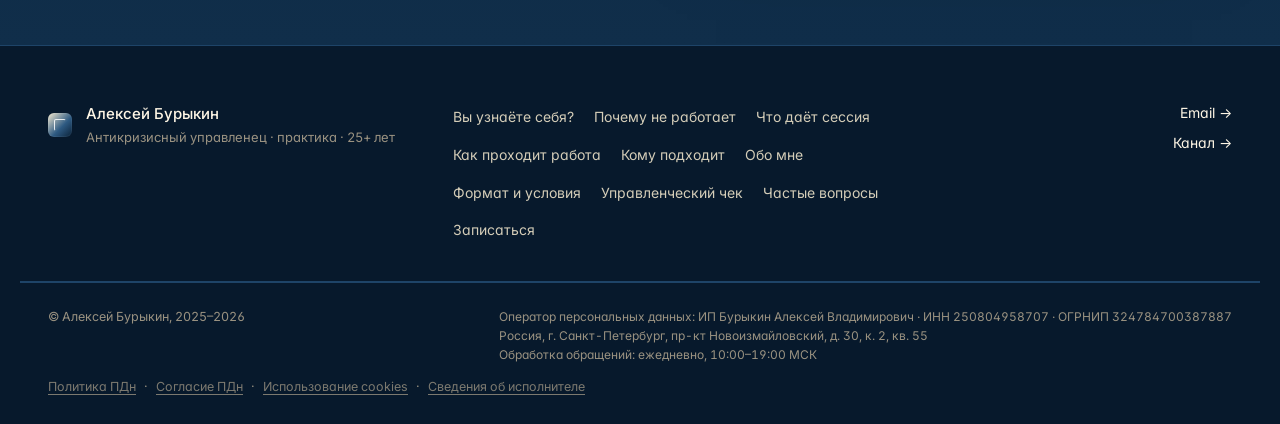
==== commit 9677b664: "Prepare site legal launch package The site had outdated operator data and a simulated contact form. " ====
--- a/index.html
+++ b/index.html
@@ -19,6 +19,7 @@
 <link rel="canonical" href="https://compass-direct.ru/" />
 <link rel="alternate" hreflang="ru" href="https://compass-direct.ru/" />
 <link rel="alternate" hreflang="x-default" href="https://compass-direct.ru/" />
+<link rel="manifest" href="site.webmanifest" />
 
 <!-- Open Graph -->
 <meta property="og:type" content="profile" />
@@ -27,10 +28,11 @@
 <meta property="og:title" content="Алексей Бурыкин — антикризисное управление и наведение порядка в бизнесе" />
 <meta property="og:description" content="Антикризисный управленец-практик. Диагностика, перестройка процессов, контур контроля. Первая сессия — бесплатно." />
 <meta property="og:url" content="https://compass-direct.ru/" />
-<meta property="og:image" content="https://compass-direct.ru/img/alex-01.png" />
+<meta property="og:image" content="https://compass-direct.ru/img/0B8AD026-F28C-46E5-82D7-7CE476886422_1_105_c.jpeg" />
 <meta property="og:image:alt" content="Алексей Бурыкин — портрет" />
-<meta property="og:image:width" content="1200" />
-<meta property="og:image:height" content="1200" />
+<meta property="og:image:width" content="724" />
+<meta property="og:image:height" content="1086" />
+<meta property="og:updated_time" content="2026-05-03T00:00:00+03:00" />
 <meta property="profile:first_name" content="Алексей" />
 <meta property="profile:last_name" content="Бурыкин" />
 
@@ -38,7 +40,7 @@
 <meta name="twitter:card" content="summary_large_image" />
 <meta name="twitter:title" content="Алексей Бурыкин — антикризисное управление" />
 <meta name="twitter:description" content="Практик с опытом 25+ лет. Диагностика и перестройка управленческой системы. Первая сессия — бесплатно." />
-<meta name="twitter:image" content="https://compass-direct.ru/img/alex-01.png" />
+<meta name="twitter:image" content="https://compass-direct.ru/img/0B8AD026-F28C-46E5-82D7-7CE476886422_1_105_c.jpeg" />
 <meta name="twitter:image:alt" content="Алексей Бурыкин — портрет" />
 
 <!-- Favicons -->
@@ -48,7 +50,7 @@
 <!-- Fonts — preconnect + preload display-swap -->
 <link rel="preconnect" href="https://fonts.googleapis.com" />
 <link rel="preconnect" href="https://fonts.gstatic.com" crossorigin />
-<link rel="preload" as="image" href="img/alex-01.png" fetchpriority="high" />
+<link rel="preload" as="image" href="img/0B8AD026-F28C-46E5-82D7-7CE476886422_1_105_c.jpeg" fetchpriority="high" />
 <link href="https://fonts.googleapis.com/css2?family=Inter:wght@300;400;500;600;700&family=Fraunces:ital,opsz,wght@0,9..144,300..500;1,9..144,300..500&display=swap" rel="stylesheet" />
 <link rel="stylesheet" href="styles.css" />
 
@@ -65,11 +67,19 @@
       "familyName": "Бурыкин",
       "jobTitle": "Антикризисный управленец, ментор для собственников и руководителей",
       "description": "Практикующий управленец с опытом 25+ лет. Диагностика управленческих затыков, перестройка процессов, контур контроля, работа с управленческой командой.",
-      "image": "https://compass-direct.ru/img/alex-01.png",
+      "image": "https://compass-direct.ru/img/0B8AD026-F28C-46E5-82D7-7CE476886422_1_105_c.jpeg",
       "url": "https://compass-direct.ru/",
+      "email": "mailto:bural1975@icloud.com",
+      "taxID": "250804958707",
+      "identifier": [
+        {
+          "@type": "PropertyValue",
+          "propertyID": "ОГРНИП",
+          "value": "324784700387887"
+        }
+      ],
       "knowsLanguage": "ru",
       "sameAs": [
-        "https://t.me/Mbobr1975",
         "https://t.me/+ueCIK215zyQzYTYy"
       ]
     },
@@ -81,6 +91,13 @@
       "areaServed": "RU",
       "serviceType": "Management consulting, executive mentoring, anti-crisis operations",
       "url": "https://compass-direct.ru/",
+      "email": "mailto:bural1975@icloud.com",
+      "address": {
+        "@type": "PostalAddress",
+        "addressCountry": "RU",
+        "addressLocality": "Санкт-Петербург",
+        "streetAddress": "пр-кт Новоизмайловский, д. 30, к. 2, кв. 55"
+      },
       "priceRange": "0–10000 RUB / сессия",
       "offers": [
         {
@@ -108,6 +125,18 @@
       "name": "Алексей Бурыкин — антикризисное управление",
       "inLanguage": "ru",
       "publisher": { "@id": "https://compass-direct.ru/#alexey" }
+    },
+    {
+      "@type": "BreadcrumbList",
+      "@id": "https://compass-direct.ru/#breadcrumbs",
+      "itemListElement": [
+        {
+          "@type": "ListItem",
+          "position": 1,
+          "name": "Главная",
+          "item": "https://compass-direct.ru/"
+        }
+      ]
     },
     {
       "@type": "FAQPage",
@@ -881,7 +910,8 @@
       </ul>
       <div class="contact-direct">
         <span>Предпочитаете написать напрямую?</span>
-        <a class="btn btn--outline" href="https://t.me/Mbobr1975" target="_blank" rel="noopener">Telegram</a>
+        <a class="btn btn--outline" href="mailto:bural1975@icloud.com">Email</a>
+        <a class="btn btn--outline" href="https://t.me/+ueCIK215zyQzYTYy" target="_blank" rel="noopener">Telegram-канал</a>
       </div>
     </div>
 
@@ -952,7 +982,7 @@
 
       <label class="field field--check">
         <input id="consent" name="consent" type="checkbox" required aria-required="true" aria-describedby="consent-err" />
-        <span>Согласен(-на) на&nbsp;<a href="privacy.html" target="_blank" rel="noopener" class="form-link">обработку персональных данных</a> в&nbsp;соответствии с&nbsp;Политикой конфиденциальности.</span>
+        <span>Согласен(-на) на&nbsp;<a href="consent.html" target="_blank" rel="noopener" class="form-link">обработку персональных данных</a> и&nbsp;ознакомлен(-а) с&nbsp;<a href="privacy.html" target="_blank" rel="noopener" class="form-link">Политикой обработки персональных данных</a>.</span>
       </label>
       <span class="field__error" id="consent-err" data-for="consent" aria-live="polite"></span>
 
@@ -988,20 +1018,25 @@
       <a href="#contact">Записаться</a>
     </nav>
     <div class="footer__contact">
-      <a href="https://t.me/Mbobr1975" target="_blank" rel="noopener">Telegram&nbsp;→</a>
+      <a href="mailto:bural1975@icloud.com">Email&nbsp;→</a>
       <a href="https://t.me/+ueCIK215zyQzYTYy" target="_blank" rel="noopener">Канал&nbsp;→</a>
     </div>
   </div>
   <div class="container footer__legal">
     <span>© Алексей Бурыкин, 2025–2026</span>
     <span class="footer__operator">
-      Оператор персональных данных: ООО «Белый Город» · ИНН&nbsp;7810922302 · ОГРН&nbsp;1217800103223<br/>
-      196006, г.&nbsp;Санкт-Петербург, Лиговский пр-т, д.&nbsp;256, корп.&nbsp;3, стр.&nbsp;1, пом.&nbsp;1-Н, оф.&nbsp;17
+      Оператор персональных данных: ИП Бурыкин Алексей Владимирович · ИНН&nbsp;250804958707 · ОГРНИП&nbsp;324784700387887<br/>
+      Россия, г.&nbsp;Санкт-Петербург, пр-кт Новоизмайловский, д.&nbsp;30, к.&nbsp;2, кв.&nbsp;55<br/>
+      Обработка обращений: ежедневно, 10:00–19:00&nbsp;МСК
     </span>
     <span class="footer__legal-links">
-      <a href="privacy.html">Политика конфиденциальности</a>
+      <a href="privacy.html">Политика ПДн</a>
+      <span aria-hidden="true">·</span>
+      <a href="consent.html">Согласие ПДн</a>
       <span aria-hidden="true">·</span>
       <a href="privacy.html#cookies">Использование cookies</a>
+      <span aria-hidden="true">·</span>
+      <a href="requisites.html">Сведения об исполнителе</a>
     </span>
   </div>
 </footer>
--- a/styles.css
+++ b/styles.css
@@ -517,8 +517,8 @@
 .hero__title .w > span {
   display: inline-block;
   transform: translateY(110%);
-  animation: wordUp 1s var(--ease) forwards;
-  animation-delay: calc(var(--i, 0) * 36ms + 80ms);
+  animation: wordUp .55s var(--ease) forwards;
+  animation-delay: calc(var(--i, 0) * 18ms + 40ms);
   will-change: transform;
 }
 @keyframes wordUp {
@@ -2565,3 +2565,150 @@
   .cookie-banner__text { font-size: 12.5px; }
   .cookie-banner__btn { width: 100%; justify-content: center; padding: 10px 16px; }
 }
+
+/* ---------- legal pages ---------- */
+.legal-page {
+  max-width: 920px;
+  margin: 0 auto;
+  padding: clamp(104px, 12vw, 128px) clamp(18px, 4vw, 32px) clamp(72px, 12vw, 120px);
+}
+.legal-page h1 {
+  font-family: var(--ff-serif);
+  font-weight: 400;
+  font-size: clamp(28px, 4vw, 42px);
+  color: var(--text);
+  margin: 0 0 12px;
+  line-height: 1.14;
+}
+.legal-page h2 {
+  font-size: 20px;
+  font-weight: 600;
+  color: var(--text);
+  margin: 44px 0 14px;
+}
+.legal-page h2:first-of-type { margin-top: 0; }
+.legal-page h3 {
+  font-size: 16px;
+  color: var(--text);
+  margin: 28px 0 10px;
+}
+.legal-page p,
+.legal-page li {
+  font-size: 15.5px;
+  line-height: 1.7;
+  color: var(--text-dim);
+  margin-bottom: 12px;
+}
+.legal-page ul,
+.legal-page ol {
+  padding-left: 22px;
+  margin: 0 0 16px;
+}
+.legal-page li { margin-bottom: 8px; }
+.legal-page a {
+  color: var(--accent);
+  text-decoration: underline;
+  text-underline-offset: 3px;
+}
+.legal-page strong {
+  color: var(--text);
+  font-weight: 500;
+}
+.legal-date {
+  font-size: 13px;
+  color: var(--text-mute);
+  margin-bottom: 44px;
+  text-transform: uppercase;
+}
+.legal-back {
+  display: inline-flex;
+  align-items: center;
+  gap: 8px;
+  font-size: 14px;
+  color: var(--text-mute);
+  margin-bottom: 32px;
+}
+.legal-back:hover { color: var(--text); }
+.legal-back::before {
+  content: "<";
+  font-size: 14px;
+}
+.legal-divider {
+  border: 0;
+  border-top: 1px solid var(--line);
+  margin: 40px 0;
+}
+.legal-box {
+  padding: 20px 24px;
+  background: rgba(255,247,230,.04);
+  border: 1px solid var(--line);
+  border-radius: var(--radius);
+  margin: 0 0 24px;
+}
+.legal-box p {
+  margin-bottom: 4px;
+  font-size: 14.5px;
+}
+.legal-box p:last-child { margin-bottom: 0; }
+.legal-table-wrap {
+  overflow-x: auto;
+  margin: 16px 0 24px;
+  border: 1px solid var(--line);
+  border-radius: var(--radius-sm);
+}
+.legal-page table {
+  width: 100%;
+  min-width: 620px;
+  border-collapse: collapse;
+  font-size: 14.5px;
+}
+.legal-page th,
+.legal-page td {
+  padding: 11px 14px;
+  border-bottom: 1px solid var(--line);
+  color: var(--text-dim);
+  text-align: left;
+  vertical-align: top;
+}
+.legal-page th {
+  color: var(--text);
+  font-weight: 500;
+  background: rgba(255,247,230,.05);
+}
+.legal-page tr:last-child td { border-bottom: 0; }
+.legal-note {
+  padding: 14px 16px;
+  border-left: 2px solid var(--accent);
+  background: rgba(255,247,230,.04);
+  color: var(--text-dim);
+}
+.requisites-grid {
+  display: grid;
+  grid-template-columns: 1fr 1fr;
+  gap: 16px;
+  margin: 22px 0 28px;
+}
+.requisite-item {
+  padding: 16px 18px;
+  border: 1px solid var(--line);
+  border-radius: var(--radius-sm);
+  background: rgba(255,247,230,.035);
+}
+.requisite-item span {
+  display: block;
+  font-size: 11px;
+  text-transform: uppercase;
+  color: var(--text-mute);
+  margin-bottom: 8px;
+}
+.requisite-item strong {
+  display: block;
+  font-size: 15px;
+  line-height: 1.45;
+  word-break: break-word;
+}
+@media (max-width: 720px) {
+  .legal-page { padding-top: 96px; }
+  .legal-box { padding: 18px; }
+  .requisites-grid { grid-template-columns: 1fr; }
+}
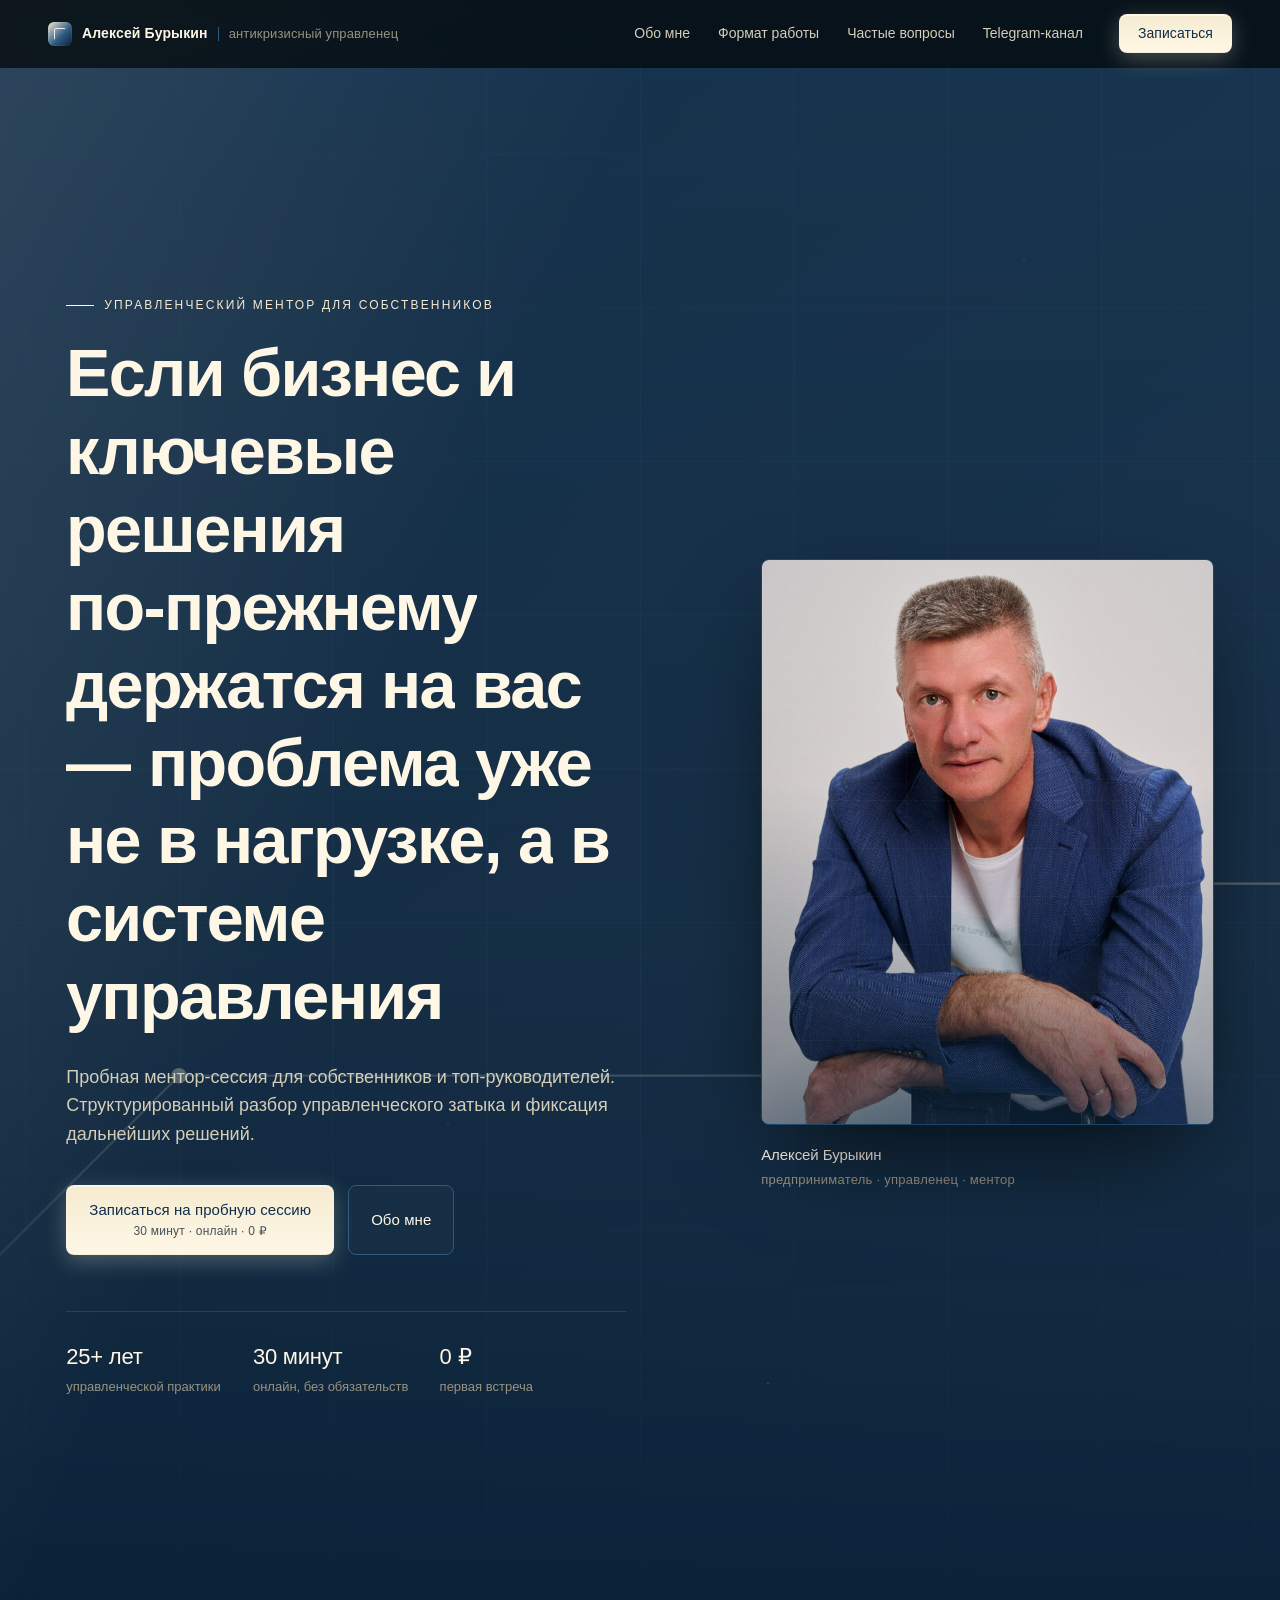
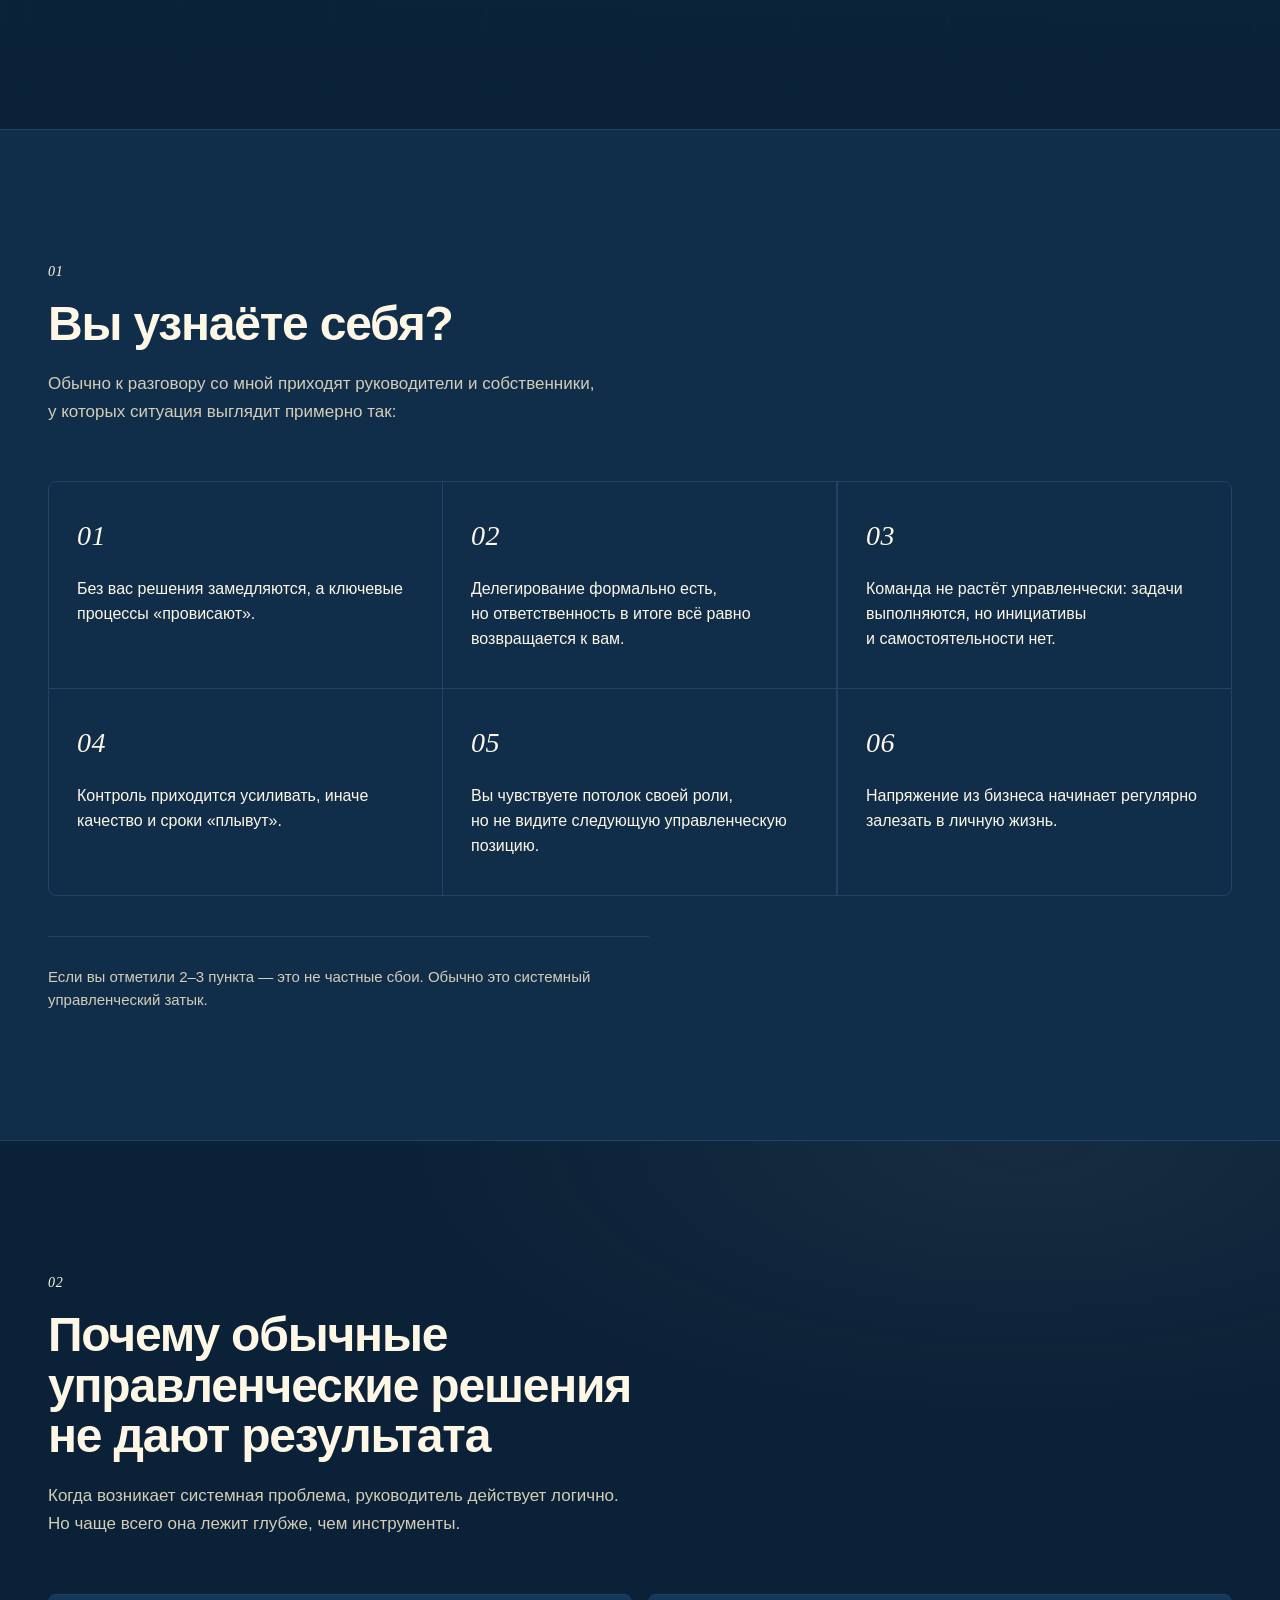
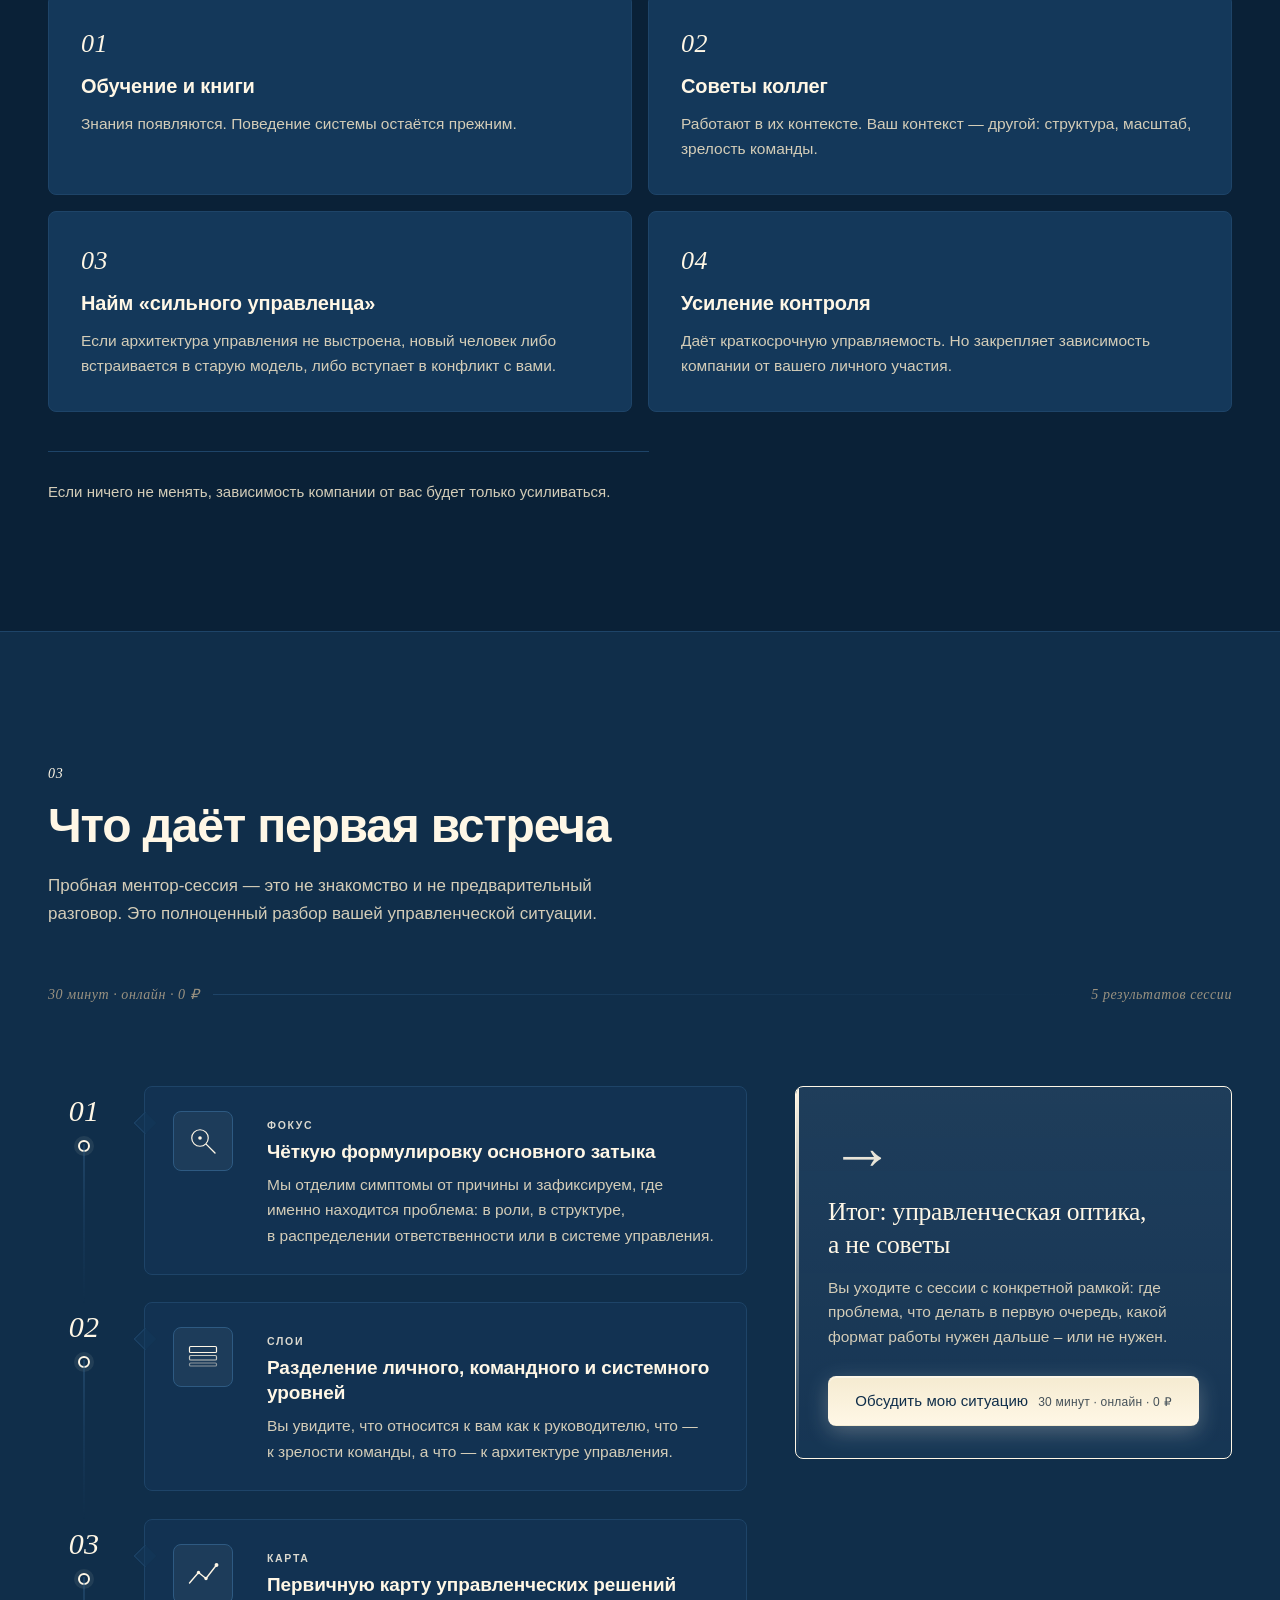
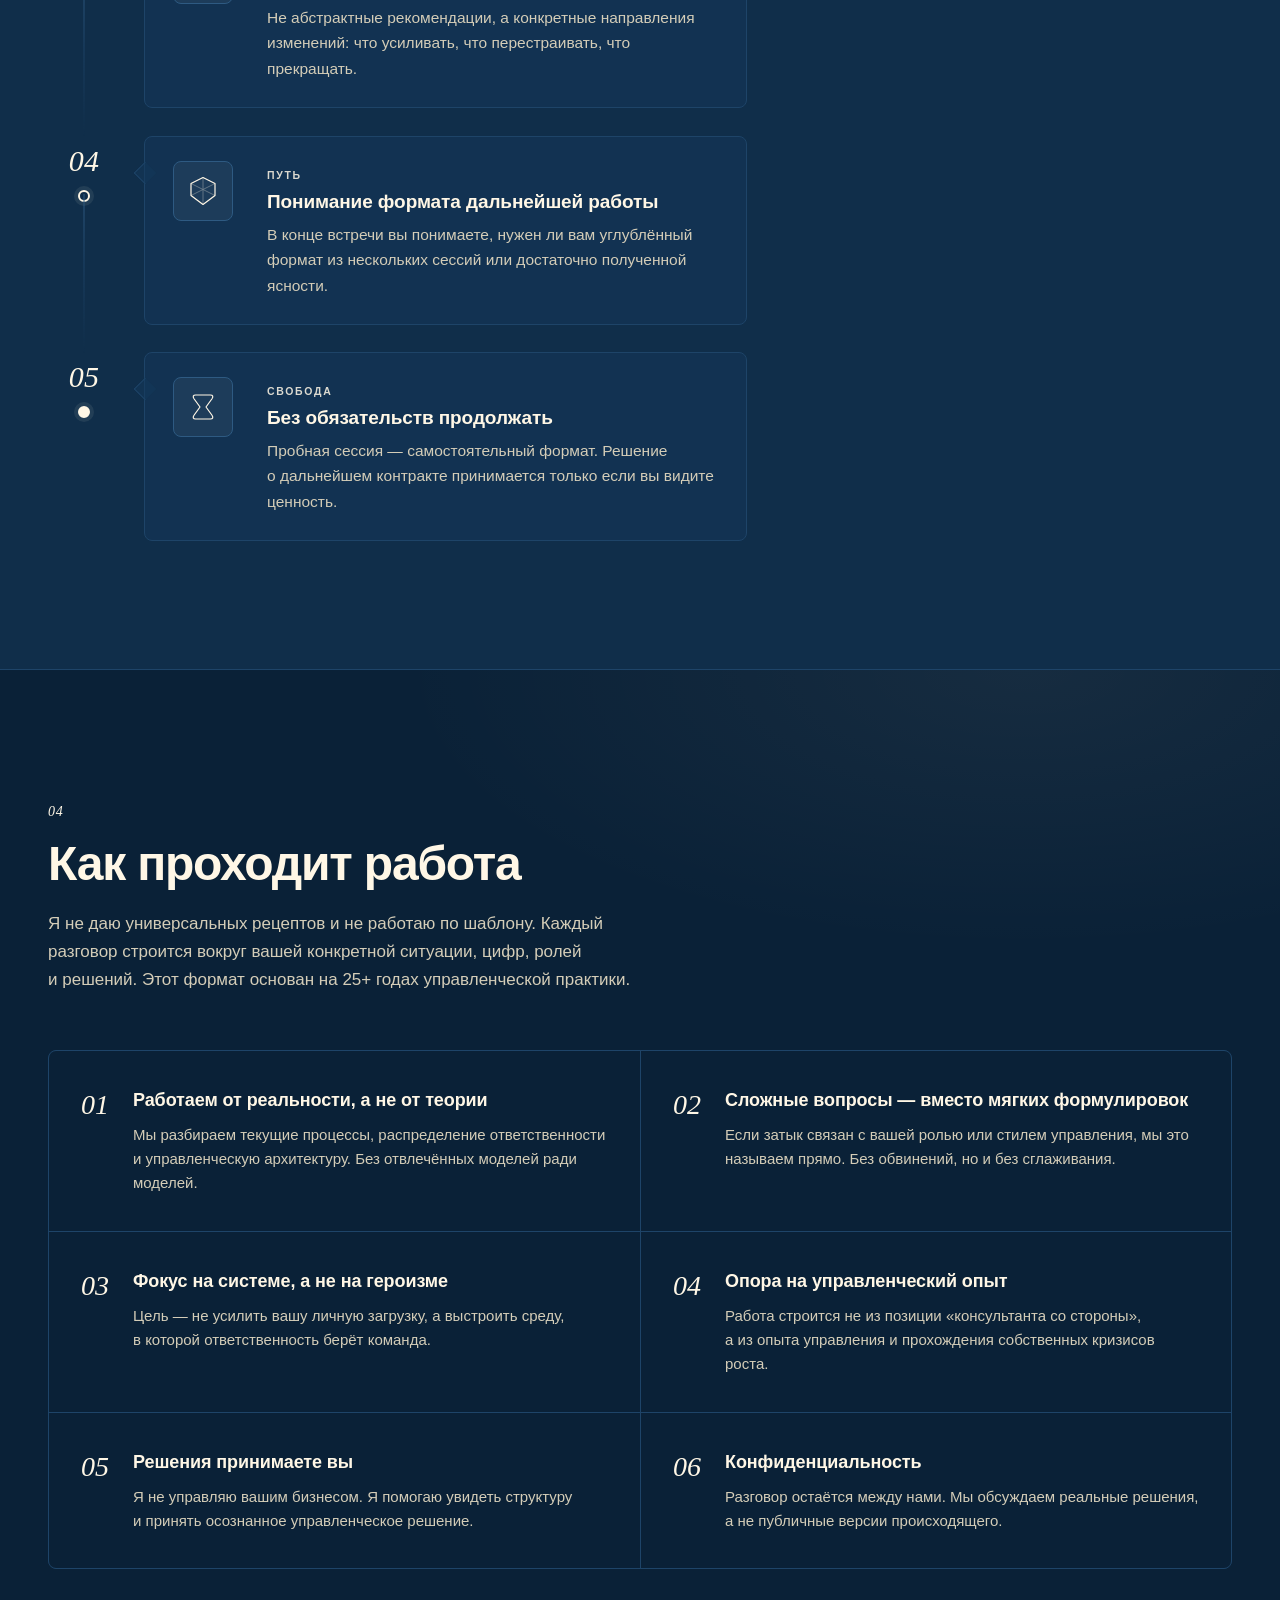
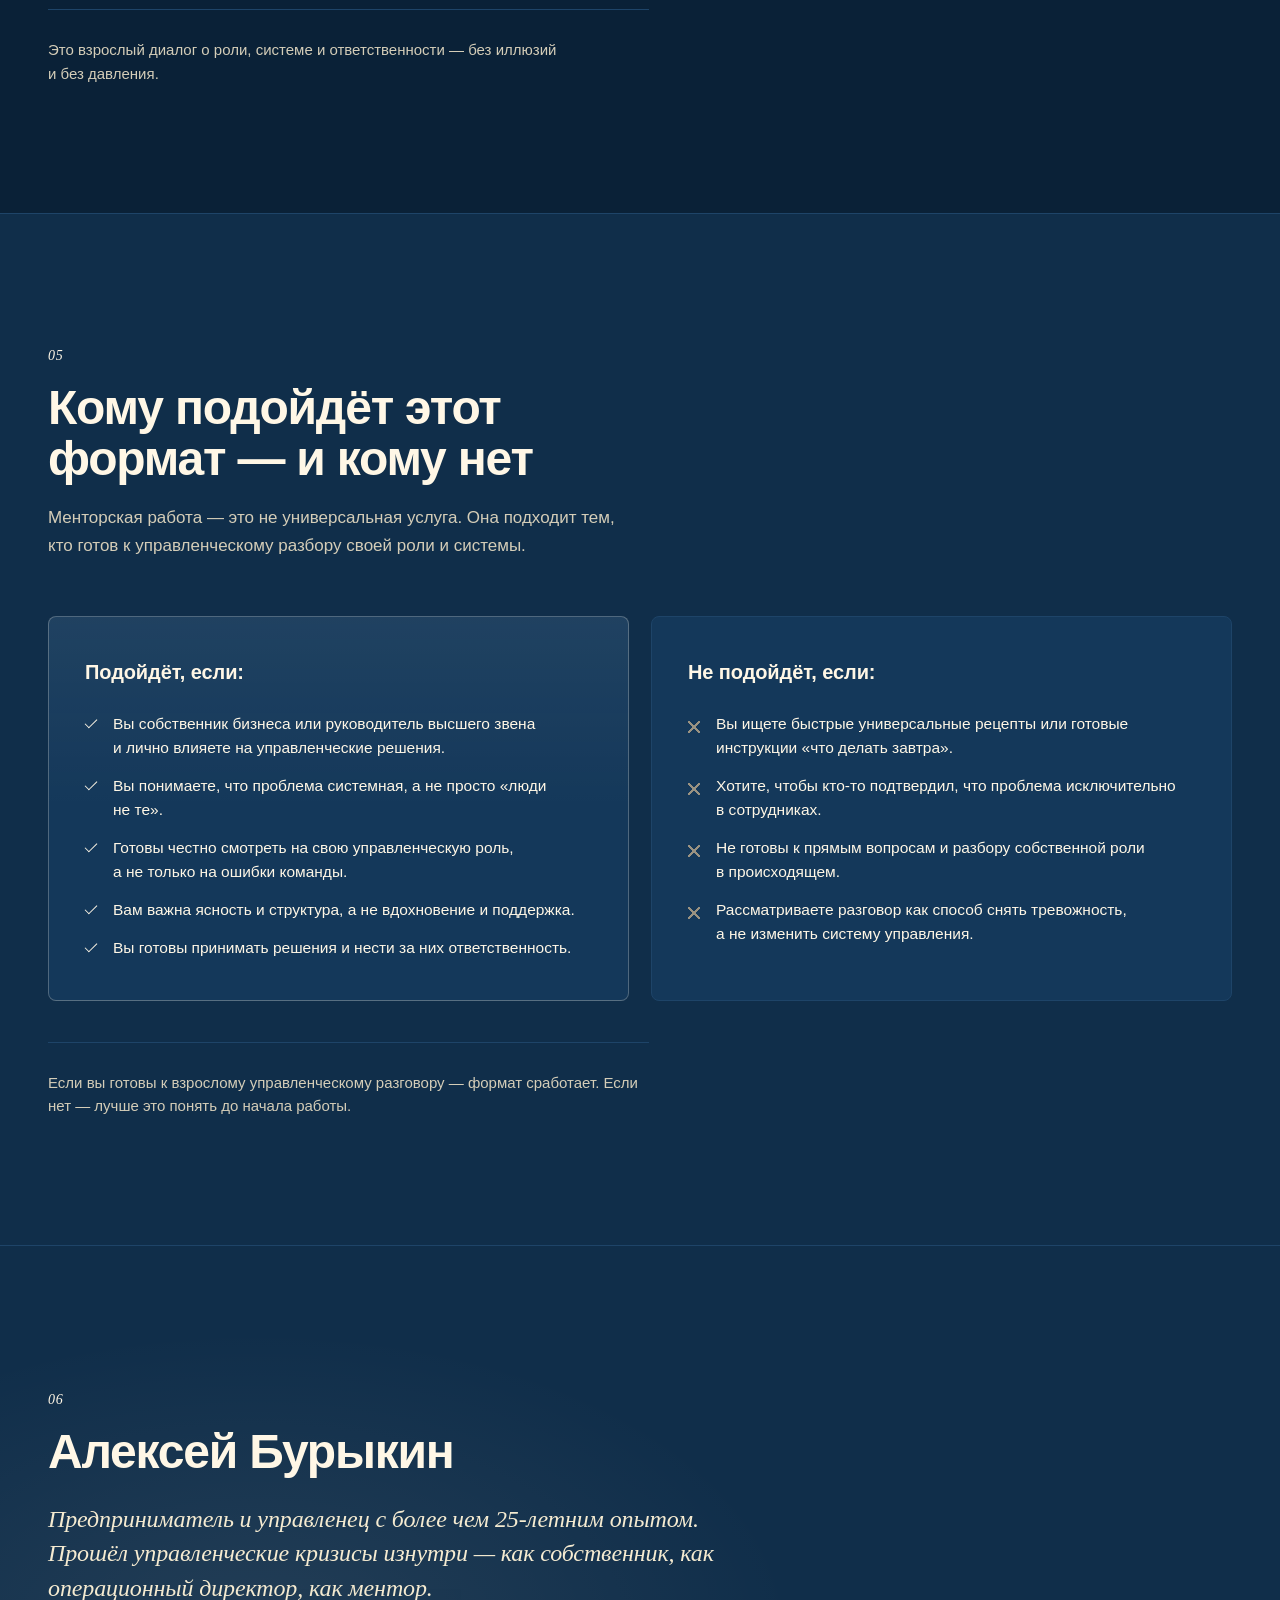
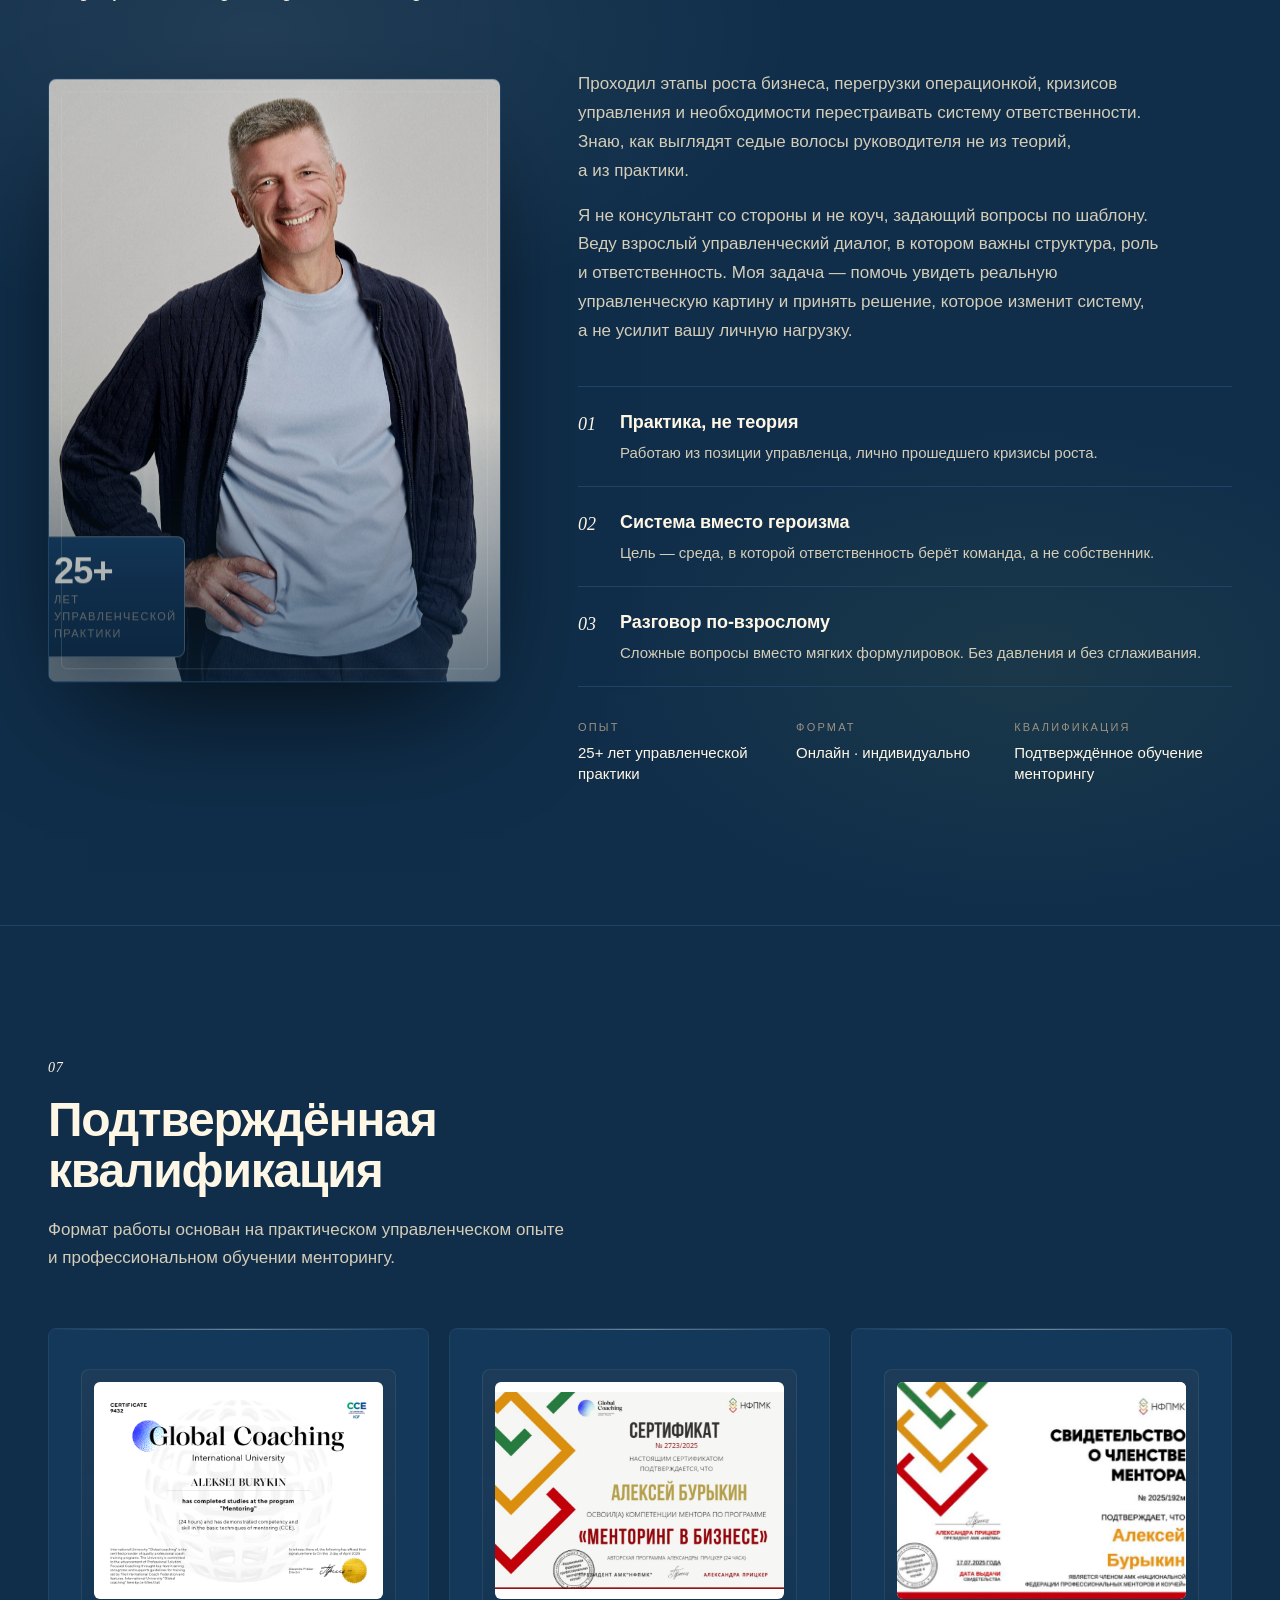
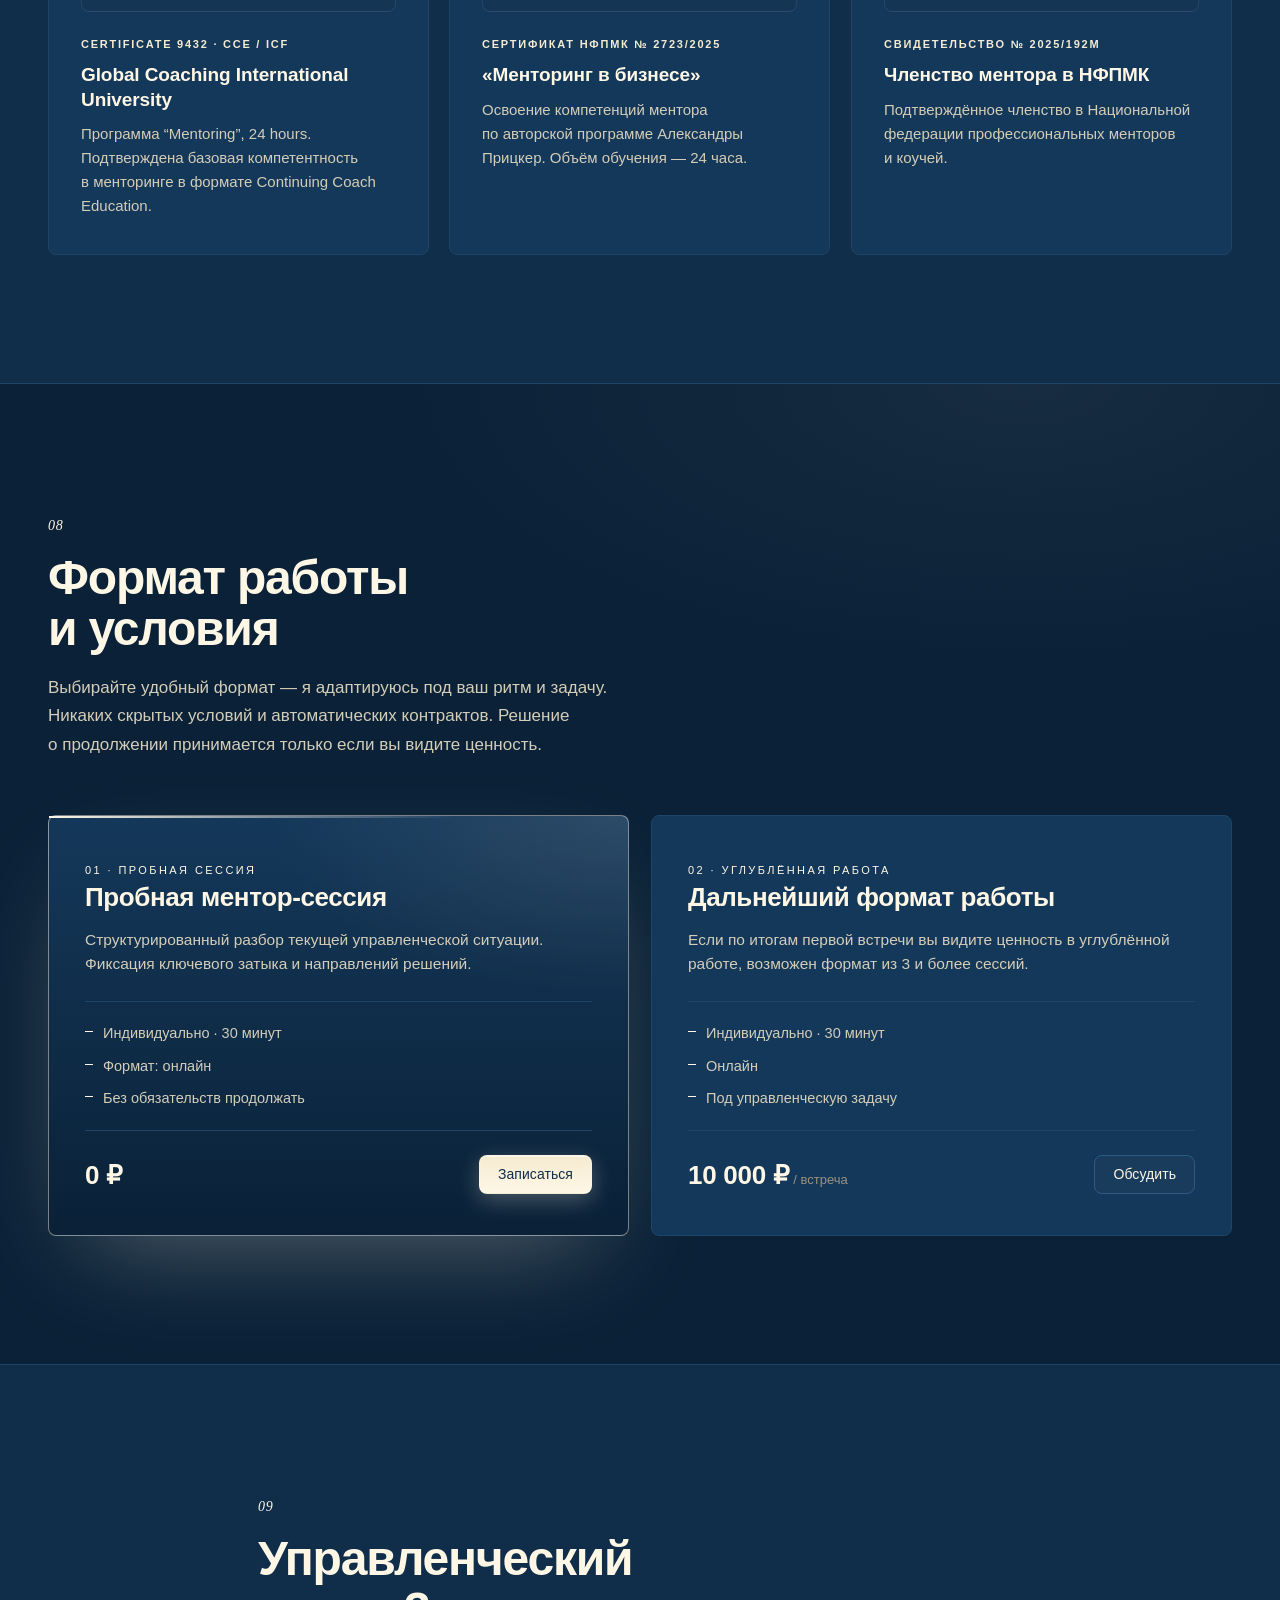
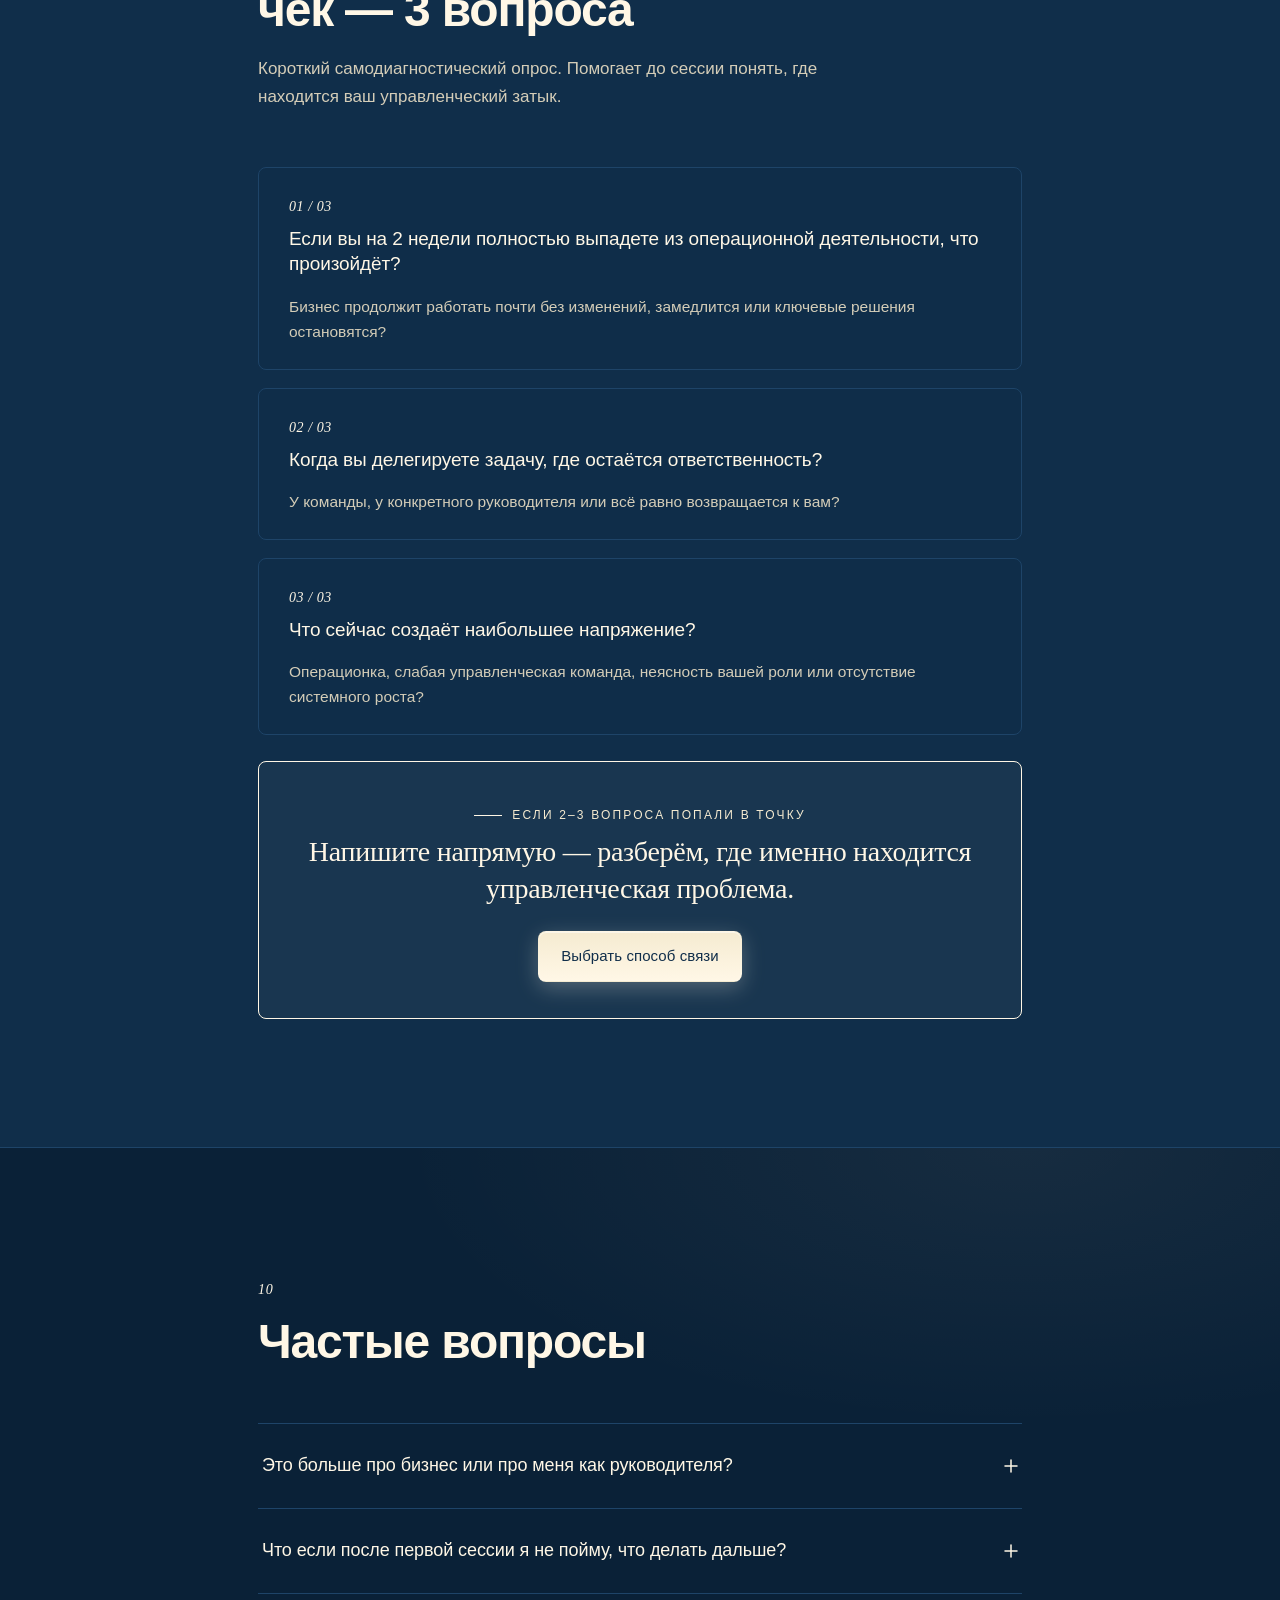
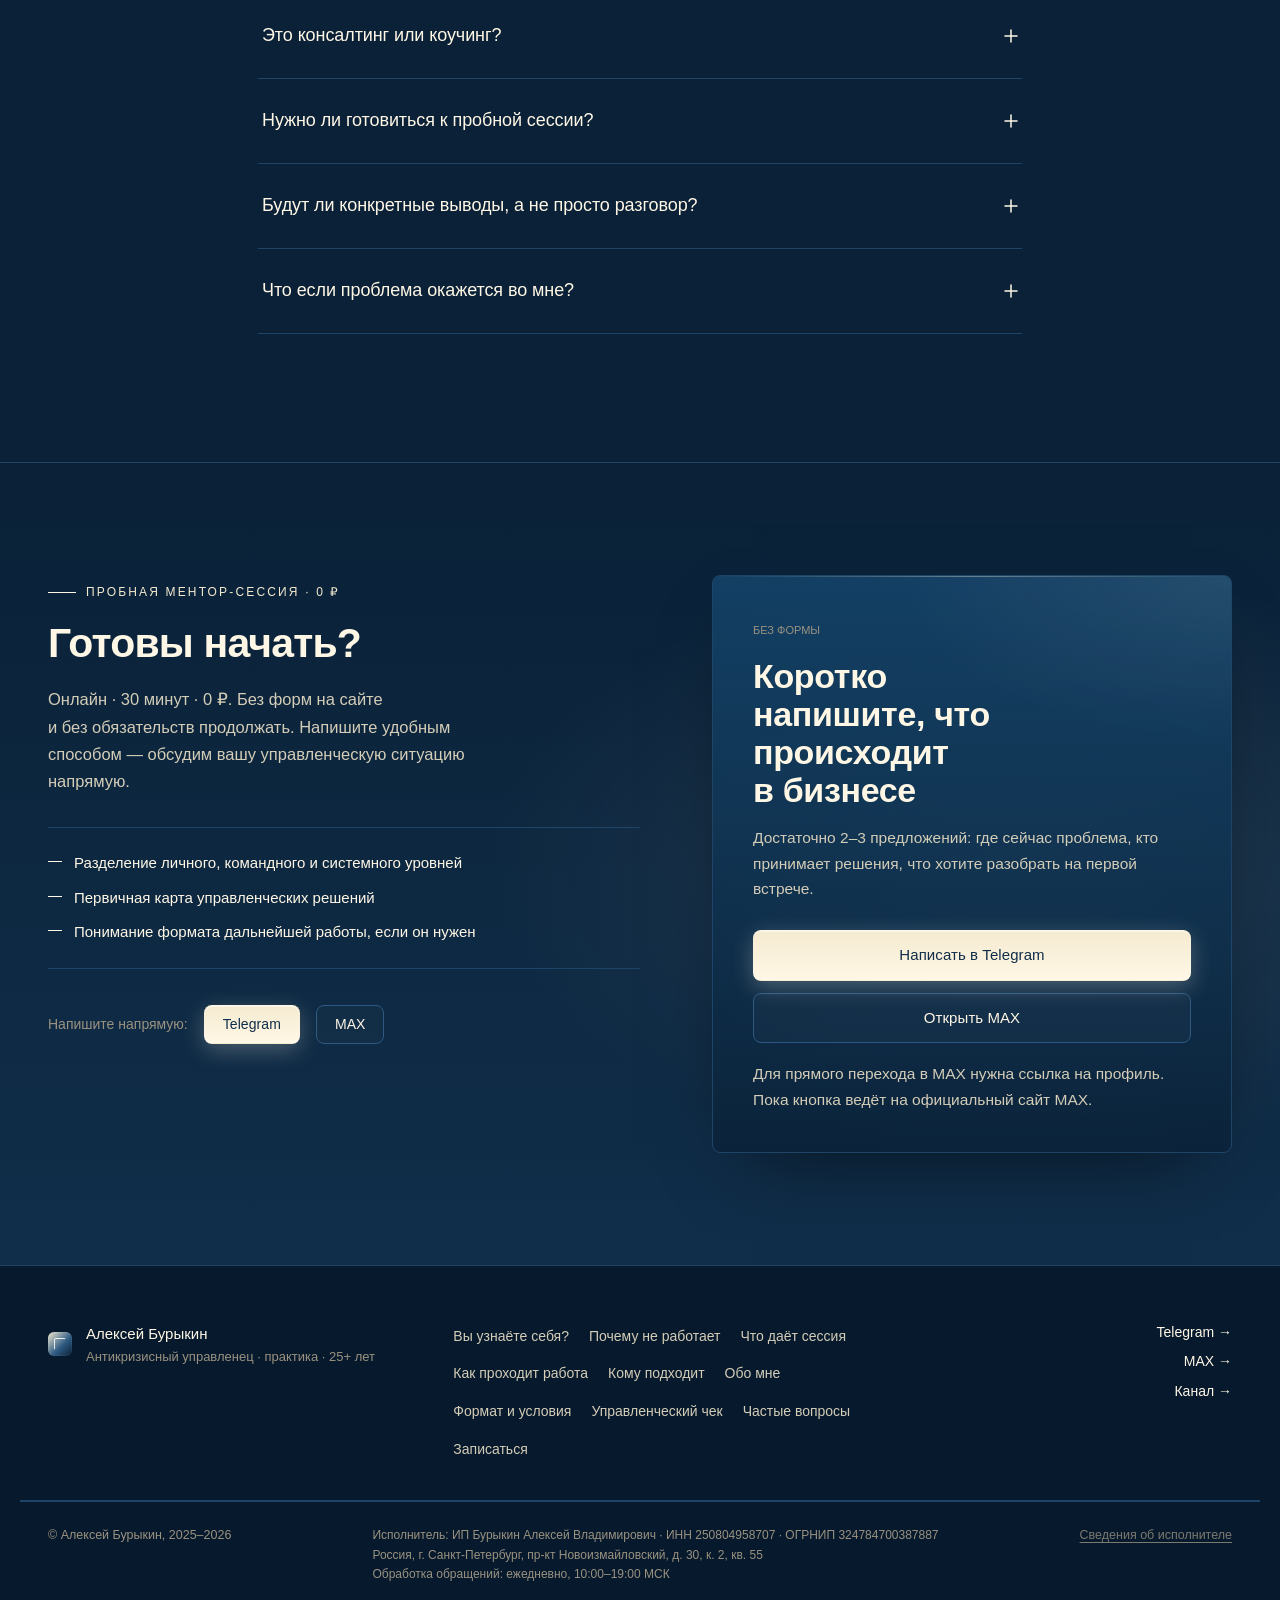
==== commit d390b186: "Simplify contact path and avoid unnecessary data collection Client chose direct messenger contact in" ====
--- a/index.html
+++ b/index.html
@@ -48,10 +48,7 @@
 <link rel="apple-touch-icon" href="img/alex-01.png" />
 
 <!-- Fonts — preconnect + preload display-swap -->
-<link rel="preconnect" href="https://fonts.googleapis.com" />
-<link rel="preconnect" href="https://fonts.gstatic.com" crossorigin />
 <link rel="preload" as="image" href="img/0B8AD026-F28C-46E5-82D7-7CE476886422_1_105_c.jpeg" fetchpriority="high" />
-<link href="https://fonts.googleapis.com/css2?family=Inter:wght@300;400;500;600;700&family=Fraunces:ital,opsz,wght@0,9..144,300..500;1,9..144,300..500&display=swap" rel="stylesheet" />
 <link rel="stylesheet" href="styles.css" />
 
 <!-- Structured data: Person + ProfessionalService + FAQ + Website -->
@@ -69,7 +66,6 @@
       "description": "Практикующий управленец с опытом 25+ лет. Диагностика управленческих затыков, перестройка процессов, контур контроля, работа с управленческой командой.",
       "image": "https://compass-direct.ru/img/0B8AD026-F28C-46E5-82D7-7CE476886422_1_105_c.jpeg",
       "url": "https://compass-direct.ru/",
-      "email": "mailto:bural1975@icloud.com",
       "taxID": "250804958707",
       "identifier": [
         {
@@ -91,7 +87,6 @@
       "areaServed": "RU",
       "serviceType": "Management consulting, executive mentoring, anti-crisis operations",
       "url": "https://compass-direct.ru/",
-      "email": "mailto:bural1975@icloud.com",
       "address": {
         "@type": "PostalAddress",
         "addressCountry": "RU",
@@ -800,60 +795,37 @@
       </p>
     </header>
 
-    <form class="quiz" id="quizForm" novalidate aria-label="Управленческий чек из 3 вопросов">
-      <fieldset class="quiz__step" data-step="1">
-        <legend class="quiz__legend">
+    <div class="quiz quiz--static" aria-label="Управленческий чек из 3 вопросов">
+      <article class="quiz__step">
+        <div class="quiz__legend">
           <span class="quiz__step-num">01 / 03</span>
-          <span class="quiz__q">Если вы на&nbsp;2&nbsp;недели полностью выпадете из&nbsp;операционной деятельности, что произойдёт?</span>
-        </legend>
-        <div class="quiz__options">
-          <label class="quiz__opt"><input type="radio" name="q1" value="Бизнес продолжит работать почти без изменений"><span>Бизнес продолжит работать почти без&nbsp;изменений</span></label>
-          <label class="quiz__opt"><input type="radio" name="q1" value="Замедлится, но не критично"><span>Замедлится, но&nbsp;не&nbsp;критично</span></label>
-          <label class="quiz__opt"><input type="radio" name="q1" value="Ключевые решения остановятся"><span>Ключевые решения остановятся</span></label>
-          <label class="quiz__opt"><input type="radio" name="q1" value="Начнётся управленческий хаос"><span>Начнётся управленческий хаос</span></label>
-          <label class="quiz__opt"><input type="radio" name="q1" value="Свой вариант"><span>Свой вариант</span></label>
-        </div>
-      </fieldset>
-
-      <fieldset class="quiz__step" data-step="2">
-        <legend class="quiz__legend">
+          <h3 class="quiz__q">Если вы на&nbsp;2&nbsp;недели полностью выпадете из&nbsp;операционной деятельности, что произойдёт?</h3>
+        </div>
+        <p>Бизнес продолжит работать почти без изменений, замедлится или ключевые решения остановятся?</p>
+      </article>
+
+      <article class="quiz__step">
+        <div class="quiz__legend">
           <span class="quiz__step-num">02 / 03</span>
-          <span class="quiz__q">Когда вы делегируете задачу, чаще всего:</span>
-        </legend>
-        <div class="quiz__options">
-          <label class="quiz__opt"><input type="radio" name="q2" value="Её выполняют и берут ответственность"><span>Её выполняют и&nbsp;берут ответственность</span></label>
-          <label class="quiz__opt"><input type="radio" name="q2" value="Её выполняют, но контроль остаётся за вами"><span>Её выполняют, но&nbsp;контроль остаётся за&nbsp;вами</span></label>
-          <label class="quiz__opt"><input type="radio" name="q2" value="Её возвращают вам с уточнениями и сомнениями"><span>Её возвращают вам с&nbsp;уточнениями и&nbsp;сомнениями</span></label>
-          <label class="quiz__opt"><input type="radio" name="q2" value="В итоге вы делаете её сами"><span>В&nbsp;итоге вы делаете её&nbsp;сами</span></label>
-        </div>
-      </fieldset>
-
-      <fieldset class="quiz__step" data-step="3">
-        <legend class="quiz__legend">
+          <h3 class="quiz__q">Когда вы делегируете задачу, где остаётся ответственность?</h3>
+        </div>
+        <p>У команды, у конкретного руководителя или всё равно возвращается к вам?</p>
+      </article>
+
+      <article class="quiz__step">
+        <div class="quiz__legend">
           <span class="quiz__step-num">03 / 03</span>
-          <span class="quiz__q">Что сейчас вызывает наибольшее напряжение?</span>
-        </legend>
-        <div class="quiz__options">
-          <label class="quiz__opt"><input type="radio" name="q3" value="Перегрузка операционкой"><span>Перегрузка операционкой</span></label>
-          <label class="quiz__opt"><input type="radio" name="q3" value="Слабая управленческая команда"><span>Слабая управленческая команда</span></label>
-          <label class="quiz__opt"><input type="radio" name="q3" value="Неясность моей роли дальше"><span>Неясность моей роли дальше</span></label>
-          <label class="quiz__opt"><input type="radio" name="q3" value="Отсутствие системного роста"><span>Отсутствие системного роста</span></label>
-        </div>
-      </fieldset>
-
-      <div class="quiz__result" id="quizResult" aria-live="polite" hidden>
-        <div class="quiz__result-card">
-          <span class="eyebrow">Почти готово</span>
-          <h3>Осталось оставить контакты, чтобы обсудить ваш управленческий затык.</h3>
-          <a class="btn btn--primary btn--lg" href="#contact">Перейти к&nbsp;форме записи</a>
-        </div>
-      </div>
-
-      <div class="quiz__progress" aria-hidden="true">
-        <i class="quiz__progress-bar" style="--p:0%"></i>
-        <span class="quiz__progress-label">Заполнено <b>0</b>&nbsp;/&nbsp;3</span>
-      </div>
-    </form>
+          <h3 class="quiz__q">Что сейчас создаёт наибольшее напряжение?</h3>
+        </div>
+        <p>Операционка, слабая управленческая команда, неясность вашей роли или отсутствие системного роста?</p>
+      </article>
+
+      <div class="quiz__result-card">
+        <span class="eyebrow">Если 2–3 вопроса попали в точку</span>
+        <h3>Напишите напрямую — разберём, где именно находится управленческая проблема.</h3>
+        <a class="btn btn--primary btn--lg" href="#contact">Выбрать способ связи</a>
+      </div>
+    </div>
   </div>
 </section>
 
@@ -896,12 +868,12 @@
 
 <!-- CONTACT -->
 <section class="section section--contact" id="contact">
-  <div class="container contact-row">
+  <div class="container contact-row contact-row--simple">
     <div class="contact-copy">
       <span class="eyebrow">Пробная ментор-сессия · 0&nbsp;₽</span>
       <h2 class="contact-title">Готовы&nbsp;начать?</h2>
       <p class="contact-lead">
-        Онлайн · 30&nbsp;минут · 0&nbsp;₽. Без&nbsp;обязательств продолжать. Вы&nbsp;получаете формулировку ключевого управленческого затыка и&nbsp;карту первых решений.
+        Онлайн · 30&nbsp;минут · 0&nbsp;₽. Без&nbsp;форм на&nbsp;сайте и&nbsp;без&nbsp;обязательств продолжать. Напишите удобным способом&nbsp;— обсудим вашу управленческую ситуацию напрямую.
       </p>
       <ul class="contact-list" role="list">
         <li>Разделение личного, командного и&nbsp;системного уровней</li>
@@ -909,88 +881,22 @@
         <li>Понимание формата дальнейшей работы, если он&nbsp;нужен</li>
       </ul>
       <div class="contact-direct">
-        <span>Предпочитаете написать напрямую?</span>
-        <a class="btn btn--outline" href="mailto:bural1975@icloud.com">Email</a>
-        <a class="btn btn--outline" href="https://t.me/+ueCIK215zyQzYTYy" target="_blank" rel="noopener">Telegram-канал</a>
-      </div>
-    </div>
-
-    <form class="contact-form" id="contactForm" novalidate autocomplete="on" aria-labelledby="contactFormTitle">
-      <h3 id="contactFormTitle" class="visually-hidden">Форма записи на диагностическую сессию</h3>
-
-      <div class="field">
-        <label for="name">Имя</label>
-        <input
-          id="name" name="name" type="text"
-          autocomplete="name"
-          required minlength="2" maxlength="80"
-          spellcheck="false"
-          aria-required="true"
-          aria-describedby="name-err"
-          placeholder="Как к вам обращаться"
-        />
-        <span class="field__error" id="name-err" data-for="name" aria-live="polite"></span>
-      </div>
-
-      <div class="field">
-        <label for="email">Электронная почта</label>
-        <input
-          id="email" name="email" type="email"
-          autocomplete="email"
-          required maxlength="120"
-          spellcheck="false"
-          autocapitalize="off"
-          aria-required="true"
-          aria-describedby="email-err"
-          placeholder="name@company.ru"
-        />
-        <span class="field__error" id="email-err" data-for="email" aria-live="polite"></span>
-      </div>
-
-      <div class="field">
-        <label for="phone">Телефон <span class="field__hint-inline">— не&nbsp;обязательно</span></label>
-        <input
-          id="phone" name="phone" type="tel"
-          autocomplete="tel"
-          inputmode="numeric"
-          maxlength="18"
-          pattern="^\+7 \(\d{3}\) \d{3}-\d{2}-\d{2}$"
-          aria-describedby="phone-err phone-hint"
-          placeholder="+7 (___) ___-__-__"
-        />
-        <span class="field__hint" id="phone-hint">формат&nbsp;РФ</span>
-        <span class="field__error" id="phone-err" data-for="phone" aria-live="polite"></span>
-      </div>
-
-      <div class="field">
-        <label for="note">Короткий контекст <span class="field__hint-inline">— по&nbsp;желанию</span></label>
-        <textarea
-          id="note" name="note"
-          rows="3"
-          maxlength="600"
-          aria-describedby="note-hint"
-          placeholder="В&nbsp;двух строках: что&nbsp;происходит в&nbsp;бизнесе сейчас"
-        ></textarea>
-        <span class="field__hint" id="note-hint" data-counter-for="note">0&nbsp;/&nbsp;600</span>
-      </div>
-
-      <!-- honeypot: invisible to humans, catches bots -->
-      <div class="field field--honeypot" aria-hidden="true">
-        <label for="website">Сайт (не&nbsp;заполнять)</label>
-        <input id="website" name="website" type="text" tabindex="-1" autocomplete="off" />
-      </div>
-
-      <label class="field field--check">
-        <input id="consent" name="consent" type="checkbox" required aria-required="true" aria-describedby="consent-err" />
-        <span>Согласен(-на) на&nbsp;<a href="consent.html" target="_blank" rel="noopener" class="form-link">обработку персональных данных</a> и&nbsp;ознакомлен(-а) с&nbsp;<a href="privacy.html" target="_blank" rel="noopener" class="form-link">Политикой обработки персональных данных</a>.</span>
-      </label>
-      <span class="field__error" id="consent-err" data-for="consent" aria-live="polite"></span>
-
-      <button class="btn btn--primary btn--lg btn--block" type="submit" id="submitBtn">
-        <span>Записаться на&nbsp;сессию</span>
-      </button>
-      <p class="contact-form__note" role="status" aria-live="polite" id="formNote"></p>
-    </form>
+        <span>Напишите напрямую:</span>
+        <a class="btn btn--primary" href="https://t.me/Mbobr1975" target="_blank" rel="noopener">Telegram</a>
+        <a class="btn btn--outline" href="https://max.ru/" target="_blank" rel="noopener">MAX</a>
+      </div>
+    </div>
+
+    <aside class="contact-panel" aria-label="Как записаться">
+      <span class="contact-panel__kicker">Без формы</span>
+      <h3>Коротко напишите, что происходит в&nbsp;бизнесе</h3>
+      <p>Достаточно 2–3&nbsp;предложений: где сейчас проблема, кто принимает решения, что хотите разобрать на&nbsp;первой встрече.</p>
+      <div class="contact-actions">
+        <a class="btn btn--primary btn--lg" href="https://t.me/Mbobr1975" target="_blank" rel="noopener">Написать в&nbsp;Telegram</a>
+        <a class="btn btn--outline btn--lg" href="https://max.ru/" target="_blank" rel="noopener">Открыть MAX</a>
+      </div>
+      <p class="contact-panel__note">Для прямого перехода в&nbsp;MAX нужна ссылка на&nbsp;профиль. Пока кнопка ведёт на официальный сайт MAX.</p>
+    </aside>
   </div>
 </section>
 
@@ -1018,37 +924,23 @@
       <a href="#contact">Записаться</a>
     </nav>
     <div class="footer__contact">
-      <a href="mailto:bural1975@icloud.com">Email&nbsp;→</a>
+      <a href="https://t.me/Mbobr1975" target="_blank" rel="noopener">Telegram&nbsp;→</a>
+      <a href="https://max.ru/" target="_blank" rel="noopener">MAX&nbsp;→</a>
       <a href="https://t.me/+ueCIK215zyQzYTYy" target="_blank" rel="noopener">Канал&nbsp;→</a>
     </div>
   </div>
   <div class="container footer__legal">
     <span>© Алексей Бурыкин, 2025–2026</span>
     <span class="footer__operator">
-      Оператор персональных данных: ИП Бурыкин Алексей Владимирович · ИНН&nbsp;250804958707 · ОГРНИП&nbsp;324784700387887<br/>
+      Исполнитель: ИП Бурыкин Алексей Владимирович · ИНН&nbsp;250804958707 · ОГРНИП&nbsp;324784700387887<br/>
       Россия, г.&nbsp;Санкт-Петербург, пр-кт Новоизмайловский, д.&nbsp;30, к.&nbsp;2, кв.&nbsp;55<br/>
       Обработка обращений: ежедневно, 10:00–19:00&nbsp;МСК
     </span>
     <span class="footer__legal-links">
-      <a href="privacy.html">Политика ПДн</a>
-      <span aria-hidden="true">·</span>
-      <a href="consent.html">Согласие ПДн</a>
-      <span aria-hidden="true">·</span>
-      <a href="privacy.html#cookies">Использование cookies</a>
-      <span aria-hidden="true">·</span>
       <a href="requisites.html">Сведения об исполнителе</a>
     </span>
   </div>
 </footer>
-
-<!-- Cookie consent banner -->
-<div class="cookie-banner" id="cookieBanner" role="dialog" aria-label="Использование cookies" aria-live="polite">
-  <p class="cookie-banner__text">
-    Сайт использует технические cookies для корректной работы. Продолжая использование сайта, вы соглашаетесь с их применением.
-    <a href="privacy.html#cookies" class="cookie-banner__link">Подробнее</a>
-  </p>
-  <button class="cookie-banner__btn" type="button" id="cookieAccept" aria-label="Принять и закрыть уведомление">Принять</button>
-</div>
 
 <script src="script.js" defer></script>
 </body>
--- a/styles.css
+++ b/styles.css
@@ -20,8 +20,8 @@
   --glow:          rgba(255,247,230,.18);
 
   /* type */
-  --ff-sans: "Inter", -apple-system, BlinkMacSystemFont, "Segoe UI", Roboto, "Helvetica Neue", Arial, sans-serif;
-  --ff-serif: "Fraunces", "Times New Roman", Georgia, serif;
+  --ff-sans: -apple-system, BlinkMacSystemFont, "Segoe UI", Roboto, "Helvetica Neue", Arial, sans-serif;
+  --ff-serif: Georgia, "Times New Roman", serif;
 
   /* layout */
   --container: 1240px;
@@ -1143,10 +1143,6 @@
   margin: 0;
   transition: border-color .3s var(--ease), background .3s var(--ease);
 }
-.quiz__step:has(input:checked) {
-  border-color: var(--accent);
-  background: rgba(255,247,230,.03);
-}
 .quiz__legend {
   display: flex;
   flex-direction: column;
@@ -1168,103 +1164,16 @@
   font-weight: 500;
   line-height: 1.35;
   letter-spacing: -.005em;
-}
-.quiz__options {
-  display: grid;
-  grid-template-columns: 1fr;
-  gap: 8px;
-}
-.quiz__opt {
-  display: flex;
-  align-items: center;
-  gap: 14px;
-  padding: 14px 18px;
-  border: 1px solid var(--line);
-  border-radius: 6px;
-  cursor: pointer;
-  transition: border-color .2s var(--ease), background .2s var(--ease);
-  background: rgba(16,46,74,.3);
-}
-.quiz__opt:hover {
-  border-color: var(--line-2);
-  background: rgba(255,247,230,.03);
-}
-.quiz__opt input {
-  -webkit-appearance: none;
-  appearance: none;
-  width: 18px;
-  height: 18px;
-  min-width: 18px;
-  min-height: 18px;
-  aspect-ratio: 1/1;
-  border: 1.5px solid var(--line-2);
-  border-radius: 100%;
-  background: rgba(16,46,74,.6);
-  position: relative;
-  cursor: pointer;
-  transition: border-color .2s var(--ease), background .2s var(--ease);
   margin: 0;
 }
-.quiz__opt input:checked {
-  border-color: var(--accent);
-}
-.quiz__opt input:checked::after {
-  content: "";
-  position: absolute;
-  inset: 3px;
-  border-radius: 100%;
-  background: var(--accent);
-}
-.quiz__opt:has(input:checked) {
-  border-color: var(--accent);
-  background: rgba(255,247,230,.05);
-}
-.quiz__opt span {
+.quiz__step p {
+  color: var(--text-dim);
+  margin: 0;
   font-size: 15.5px;
-  color: var(--text);
-  line-height: 1.45;
-}
-
-.quiz__progress {
-  display: flex;
-  align-items: center;
-  gap: 14px;
-  padding: 18px 4px 4px;
-}
-.quiz__progress-bar {
-  flex: 1;
-  display: block;
-  height: 4px;
-  border-radius: 100px;
-  background: var(--line);
-  position: relative;
-  overflow: hidden;
-}
-.quiz__progress-bar::after {
-  content: "";
-  position: absolute;
-  inset: 0 auto 0 0;
-  width: var(--p, 0%);
-  background: linear-gradient(90deg, var(--accent), var(--accent-2));
-  transition: width .4s var(--ease);
-  border-radius: 100px;
-}
-.quiz__progress-label {
-  font-size: 13px;
-  color: var(--text-mute);
-  letter-spacing: .02em;
-  white-space: nowrap;
-}
-.quiz__progress-label b {
-  color: var(--accent);
-  font-weight: 600;
-}
-
-.quiz__result {
+  line-height: 1.6;
+}
+.quiz__result-card {
   margin-top: 8px;
-  animation: fadeInUp .5s var(--ease);
-}
-.quiz__result-card {
   padding: 36px 32px;
   border: 1px solid var(--accent);
   border-radius: var(--radius);
@@ -1280,15 +1189,10 @@
   line-height: 1.3;
   letter-spacing: -.01em;
 }
-@keyframes fadeInUp {
-  from { opacity: 0; transform: translateY(12px); }
-  to   { opacity: 1; transform: translateY(0); }
-}
 @media (max-width: 640px) {
   .quiz__step { padding: 22px 20px 20px; }
   .quiz__q { font-size: 17px; }
-  .quiz__opt { padding: 12px 14px; gap: 12px; }
-  .quiz__opt span { font-size: 14.5px; }
+  .quiz__result-card { padding: 28px 22px; }
 }
 
 /* =======================================================
@@ -1654,240 +1558,59 @@
   color: var(--text-mute);
   font-size: 14px;
 }
-
-/* form */
-.contact-form {
-  display: flex; flex-direction: column; gap: 16px;
-  padding: 36px 32px;
+.contact-row--simple {
+  grid-template-columns: minmax(0, 1fr) minmax(320px, 520px);
+}
+.contact-panel {
+  padding: clamp(28px, 4vw, 40px);
   background:
     radial-gradient(600px 300px at 100% 0%, rgba(255,247,230,.07), transparent 55%),
     linear-gradient(180deg, rgba(20,67,105,.9) 0%, rgba(10,33,55,.78) 100%);
   border: 1px solid var(--line);
   border-radius: var(--radius);
-  backdrop-filter: blur(10px);
-  -webkit-backdrop-filter: blur(10px);
   box-shadow: 0 30px 80px -40px rgba(0,0,0,.7);
   position: relative;
-  isolation: isolate;
-}
-.contact-form::before {
-  content: "";
-  position: absolute; top: 0; left: 0; right: 0; height: 1px;
-  background: linear-gradient(90deg, transparent, rgba(255,247,230,.35), transparent);
-  z-index: 1;
-}
-.contact-form > button[type="submit"] { margin-top: 8px; }
-.field { display: flex; flex-direction: column; gap: 8px; position: relative; }
-.field + .field { margin-top: 2px; }
-.field label {
-  font-size: 12px;
-  text-transform: uppercase;
-  letter-spacing: .16em;
-  color: var(--text-mute);
-  font-weight: 500;
-}
-.field__hint-inline {
-  text-transform: none;
-  letter-spacing: 0;
-  color: var(--text-mute);
-  font-weight: 400;
-}
-.field input,
-.field textarea {
-  background: rgba(16,46,74,.55);
-  border: 1px solid var(--line);
-  border-radius: 8px;
-  padding: 14px 16px;
-  color: var(--text);
-  font: inherit;
-  font-size: 16px; /* ≥16px prevents iOS auto-zoom on focus */
-  line-height: 1.4;
-  transition: border-color .2s var(--ease), background .2s var(--ease), box-shadow .2s var(--ease);
-  width: 100%;
-  -webkit-appearance: none;
-  appearance: none;
-  min-height: 48px;
-  caret-color: var(--accent);
-}
-.field textarea { min-height: 104px; resize: vertical; }
-.field input::placeholder,
-.field textarea::placeholder { color: var(--text-mute); opacity: 1; }
-.field input:hover,
-.field textarea:hover { border-color: var(--line-2); }
-.field input:focus,
-.field textarea:focus {
-  border-color: var(--accent);
-  background: rgba(16,46,74,.78);
-  outline: none;
-  box-shadow: 0 0 0 3px rgba(255,247,230,.18);
-}
-.field input[aria-invalid="true"],
-.field textarea[aria-invalid="true"] {
-  border-color: #D98888;
-  box-shadow: 0 0 0 3px rgba(217,136,136,.18);
-}
-.field input:-webkit-autofill,
-.field textarea:-webkit-autofill {
-  -webkit-text-fill-color: var(--text);
-  -webkit-box-shadow: 0 0 0 100px rgba(20,56,90,.96) inset;
-  caret-color: var(--accent);
-  transition: background-color 9999s ease-out;
-}
-.field__hint {
-  color: var(--text-mute);
-  font-size: 12px;
-  text-transform: none;
-  letter-spacing: 0;
-  position: absolute;
-  right: 0; top: 0;
-  pointer-events: none;
-}
-.field__hint[data-counter-for] {
-  top: auto;
-  bottom: 6px;
-  right: 10px;
-  font-variant-numeric: tabular-nums;
-  background: rgba(16,46,74,.7);
-  padding: 2px 6px;
-  border-radius: 4px;
-  font-size: 11px;
-}
-.field__error {
-  color: #EFB6B6;
-  font-size: 12.5px;
-  min-height: 0;
-  line-height: 1.4;
-  text-transform: none;
-  letter-spacing: 0;
-}
-.field__error:empty { display: none; }
-.field__error:not(:empty) {
-  margin-top: 2px;
-  padding: 4px 0;
-}
-.field__error:not(:empty)::before {
-  content: "";
-  display: inline-block;
-  width: 12px; height: 12px;
-  margin-right: 6px;
-  vertical-align: -2px;
-  background: url("data:image/svg+xml;utf8,<svg xmlns='http://www.w3.org/2000/svg' viewBox='0 0 12 12'><circle cx='6' cy='6' r='5' fill='none' stroke='%23EFB6B6' stroke-width='1.2'/><path d='M6 3v4M6 8.5v.5' stroke='%23EFB6B6' stroke-width='1.4' stroke-linecap='round'/></svg>") center/contain no-repeat;
-}
-.field--check {
-  flex-direction: row;
-  align-items: flex-start;
-  gap: 12px;
-  margin-top: 8px;
-  padding: 12px 14px;
-  background: rgba(16,46,74,.4);
-  border: 1px solid var(--line);
-  border-radius: 8px;
-  cursor: pointer;
-  transition: border-color .2s var(--ease), background .2s var(--ease);
-}
-.field--check:hover { border-color: var(--line-2); background: rgba(16,46,74,.6); }
-.field--check:has(input:checked) {
-  border-color: rgba(255,247,230,.35);
-  background: rgba(255,247,230,.04);
-}
-.field--check input {
-  /* custom square checkbox — strip native rectangle */
-  -webkit-appearance: none;
-  appearance: none;
-  width: 22px; height: 22px;
-  min-width: 22px; min-height: 22px;
-  aspect-ratio: 1 / 1;
-  margin: 1px 0 0;
-  flex: 0 0 auto;
-  background: rgba(16,46,74,.6);
-  border: 1.5px solid var(--line-2);
-  border-radius: 4px;
-  cursor: pointer;
-  position: relative;
-  transition: background .2s var(--ease), border-color .2s var(--ease), box-shadow .2s var(--ease);
-  display: inline-block;
-  padding: 0;
-  box-sizing: border-box;
-  vertical-align: top;
-}
-.field--check input:hover { border-color: var(--accent); }
-.field--check input:focus-visible {
-  outline: none;
-  border-color: var(--accent);
-  box-shadow: 0 0 0 3px rgba(255,247,230,.22);
-}
-.field--check input:checked {
-  background: var(--accent);
-  border-color: var(--accent);
-}
-.field--check input:checked::after {
+  overflow: hidden;
+}
+.contact-panel::before {
   content: "";
   position: absolute;
-  left: 5px; top: 1px;
-  width: 7px; height: 12px;
-  border-right: 2px solid var(--accent-ink);
-  border-bottom: 2px solid var(--accent-ink);
-  transform: rotate(45deg);
-}
-.field--check span {
+  top: 0; left: 0; right: 0;
+  height: 1px;
+  background: linear-gradient(90deg, transparent, rgba(255,247,230,.35), transparent);
+}
+.contact-panel__kicker {
+  display: inline-flex;
+  color: var(--text-mute);
+  font-size: 11px;
+  text-transform: uppercase;
+  margin-bottom: 18px;
+}
+.contact-panel h3 {
+  color: var(--text);
+  font-size: clamp(24px, 3vw, 34px);
+  line-height: 1.12;
+  margin: 0 0 16px;
+  max-width: 16ch;
+}
+.contact-panel p {
   color: var(--text-dim);
-  font-size: 13.5px;
-  line-height: 1.5;
-  text-transform: none;
-  letter-spacing: 0;
-}
-.contact-form__note {
+  font-size: 15.5px;
+  line-height: 1.65;
+}
+.contact-actions {
+  display: grid;
+  gap: 12px;
+  margin-top: 28px;
+}
+.contact-actions .btn {
+  justify-content: center;
+  width: 100%;
+}
+.contact-panel__note {
+  margin-top: 18px;
+  color: var(--text-mute);
   font-size: 13px;
-  color: var(--text-mute);
-  min-height: 1em;
-  line-height: 1.5;
-}
-.contact-form__note.is-success {
-  color: var(--accent-2);
-  padding: 14px 16px;
-  border: 1px solid rgba(255,247,230,.35);
-  background: rgba(255,247,230,.08);
-  border-radius: 8px;
-  font-size: 14px;
-}
-.contact-form__note.is-error {
-  color: #EFB6B6;
-  padding: 14px 16px;
-  border: 1px solid rgba(217,136,136,.35);
-  background: rgba(217,136,136,.06);
-  border-radius: 8px;
-  font-size: 14px;
-}
-
-/* honeypot — trap bots, invisible to humans & AT */
-.field--honeypot {
-  position: absolute !important;
-  left: -10000px; top: auto;
-  width: 1px; height: 1px;
-  overflow: hidden;
-}
-
-/* submit loading state */
-.btn[aria-busy="true"] {
-  pointer-events: none;
-  opacity: .7;
-  cursor: progress;
-}
-.btn[aria-busy="true"]::after {
-  content: "";
-  width: 14px; height: 14px;
-  border-radius: 50%;
-  border: 1.5px solid currentColor;
-  border-top-color: transparent;
-  display: inline-block;
-  margin-left: 8px;
-  animation: spin .8s linear infinite;
-}
-@keyframes spin { to { transform: rotate(360deg); } }
-
-/* field input valid state hint */
-.field input:not(:placeholder-shown):valid:not([aria-invalid="true"]) {
-  border-color: rgba(255,247,230,.32);
 }
 
 /* =======================================================
@@ -2399,14 +2122,8 @@
   .contact-list { padding: 20px 0; margin-bottom: 24px; }
   .contact-direct { flex-direction: column; align-items: flex-start; gap: 12px; }
   .contact-direct .btn { width: auto; }
-  .contact-form { padding: 26px 20px; gap: 16px; }
-  .field label { font-size: 11.5px; }
-  .field--check span { font-size: 14px; }
-  .field--check input { width: 24px; height: 24px; min-width: 24px; min-height: 24px; }
-  .field--check input:checked::after { left: 6px; top: 1px; width: 8px; height: 13px; }
-  .field input, .field textarea { padding: 13px 14px; min-height: 50px; }
-  .field textarea { min-height: 110px; }
-  .contact-form__note { font-size: 13.5px; }
+  .contact-panel { padding: 26px 20px; }
+  .contact-actions { margin-top: 22px; }
 
   /* footer */
   .footer { padding: 40px 0 calc(24px + env(safe-area-inset-bottom)); }
@@ -2446,7 +2163,7 @@
   .fail-card,
   .fit-col,
   .format-card,
-  .contact-form { padding-left: 18px; padding-right: 18px; }
+  .contact-panel { padding-left: 18px; padding-right: 18px; }
   .method-list li { padding: 20px 18px; }
 }
 
@@ -2490,82 +2207,6 @@
 }
 .footer__legal-links a:hover { opacity: 1; color: var(--text); }
 
-/* form link (consent checkbox) */
-.form-link {
-  color: var(--accent);
-  text-decoration: underline;
-  text-underline-offset: 3px;
-  opacity: .85;
-  transition: opacity .2s;
-}
-.form-link:hover { opacity: 1; }
-
-/* =======================================================
-   COOKIE BANNER
-   ======================================================= */
-.cookie-banner {
-  position: fixed;
-  bottom: 0; left: 0; right: 0;
-  z-index: 9999;
-  display: flex;
-  flex-wrap: wrap;
-  align-items: center;
-  gap: 14px;
-  padding: 14px clamp(16px,3vw,32px);
-  background: rgba(10,33,55,.96);
-  backdrop-filter: blur(12px);
-  -webkit-backdrop-filter: blur(12px);
-  border-top: 1px solid var(--line);
-  box-shadow: 0 -4px 24px rgba(0,0,0,.3);
-  transform: translateY(0);
-  transition: transform .4s var(--ease), opacity .4s var(--ease);
-}
-.cookie-banner[hidden] {
-  display: none;
-}
-.cookie-banner.cookie-banner--hide {
-  transform: translateY(100%);
-  opacity: 0;
-  pointer-events: none;
-}
-.cookie-banner__text {
-  flex: 1 1 280px;
-  font-size: 13.5px;
-  color: var(--text-dim);
-  line-height: 1.5;
-  margin: 0;
-}
-.cookie-banner__link {
-  color: var(--accent);
-  text-decoration: underline;
-  text-underline-offset: 3px;
-  opacity: .85;
-  white-space: nowrap;
-}
-.cookie-banner__link:hover { opacity: 1; }
-.cookie-banner__btn {
-  flex: 0 0 auto;
-  padding: 9px 22px;
-  background: var(--accent);
-  color: var(--accent-ink);
-  border: none;
-  border-radius: var(--radius-sm);
-  font-size: 13.5px;
-  font-weight: 600;
-  cursor: pointer;
-  transition: opacity .2s, transform .15s;
-  white-space: nowrap;
-  font-family: var(--ff-sans);
-  letter-spacing: .01em;
-}
-.cookie-banner__btn:hover { opacity: .9; transform: translateY(-1px); }
-.cookie-banner__btn:active { transform: translateY(0); }
-@media (max-width: 480px) {
-  .cookie-banner { gap: 10px; }
-  .cookie-banner__text { font-size: 12.5px; }
-  .cookie-banner__btn { width: 100%; justify-content: center; padding: 10px 16px; }
-}
-
 /* ---------- legal pages ---------- */
 .legal-page {
   max-width: 920px;
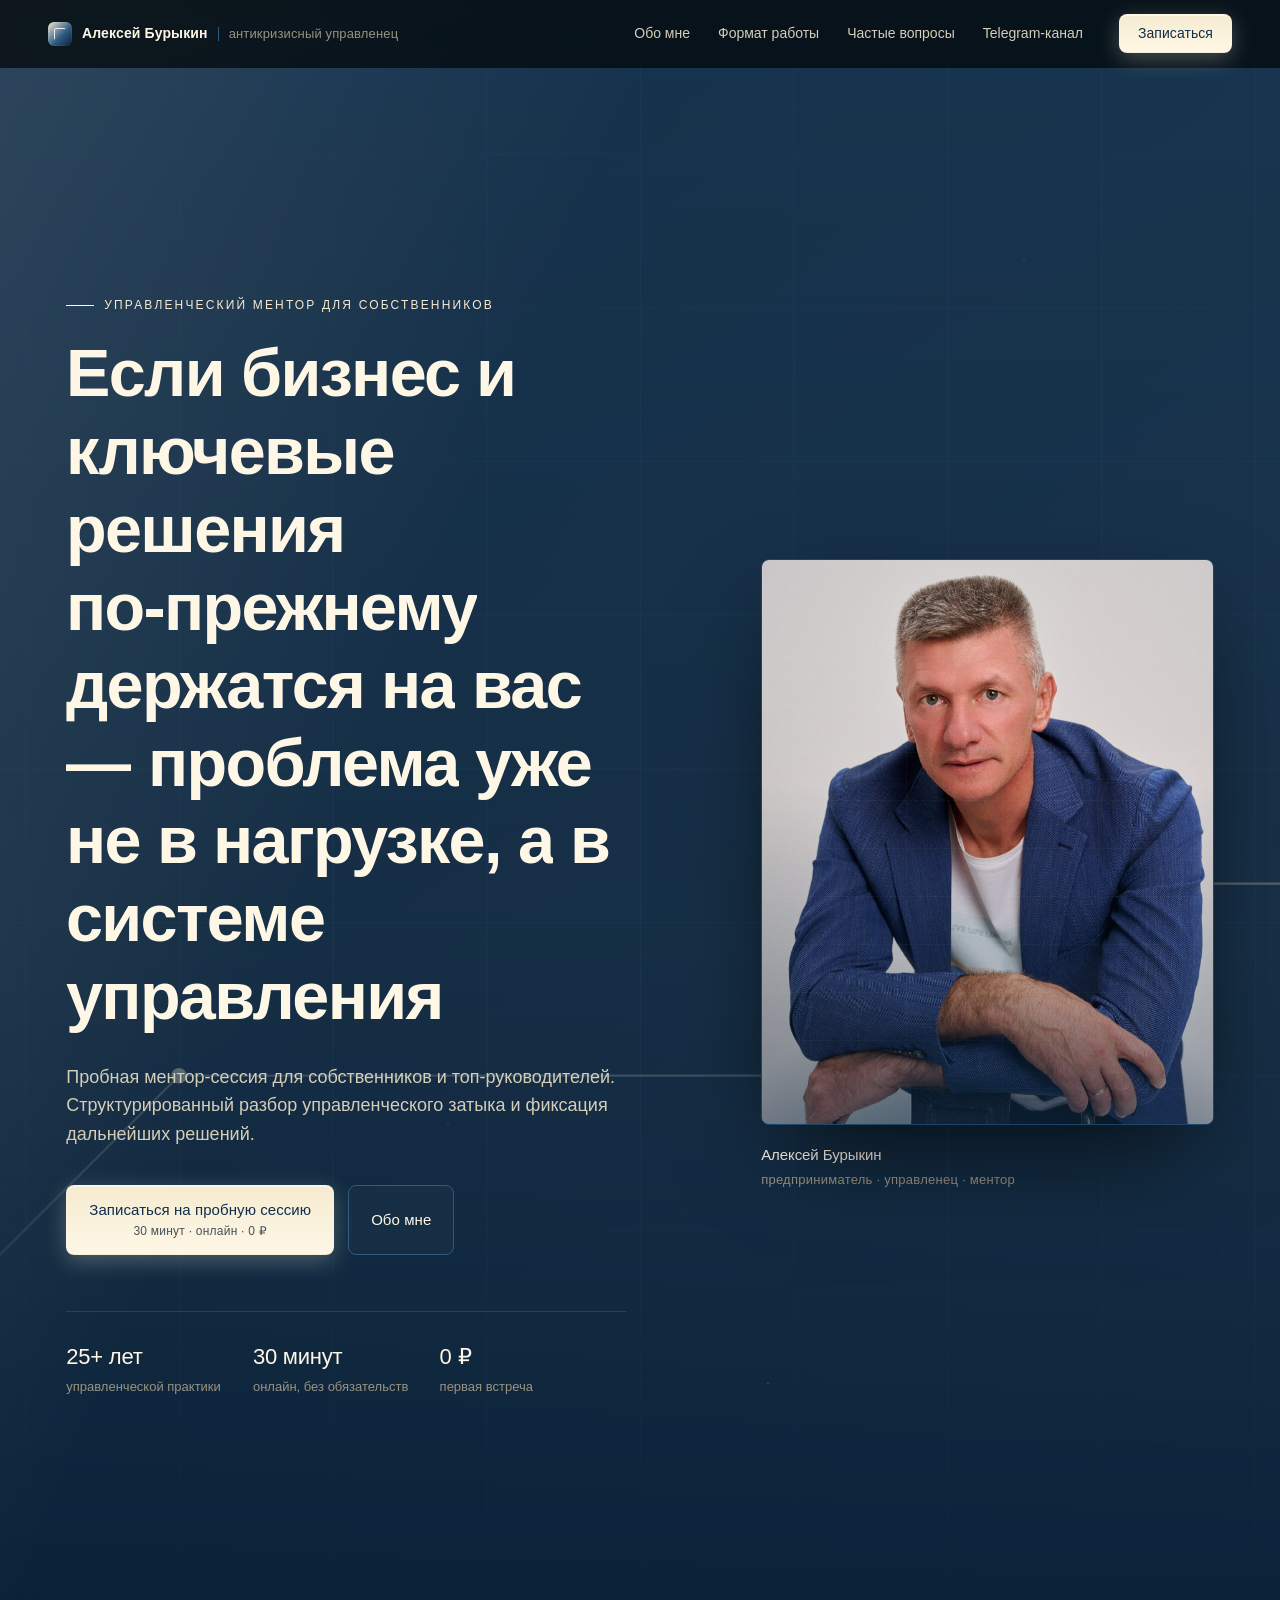
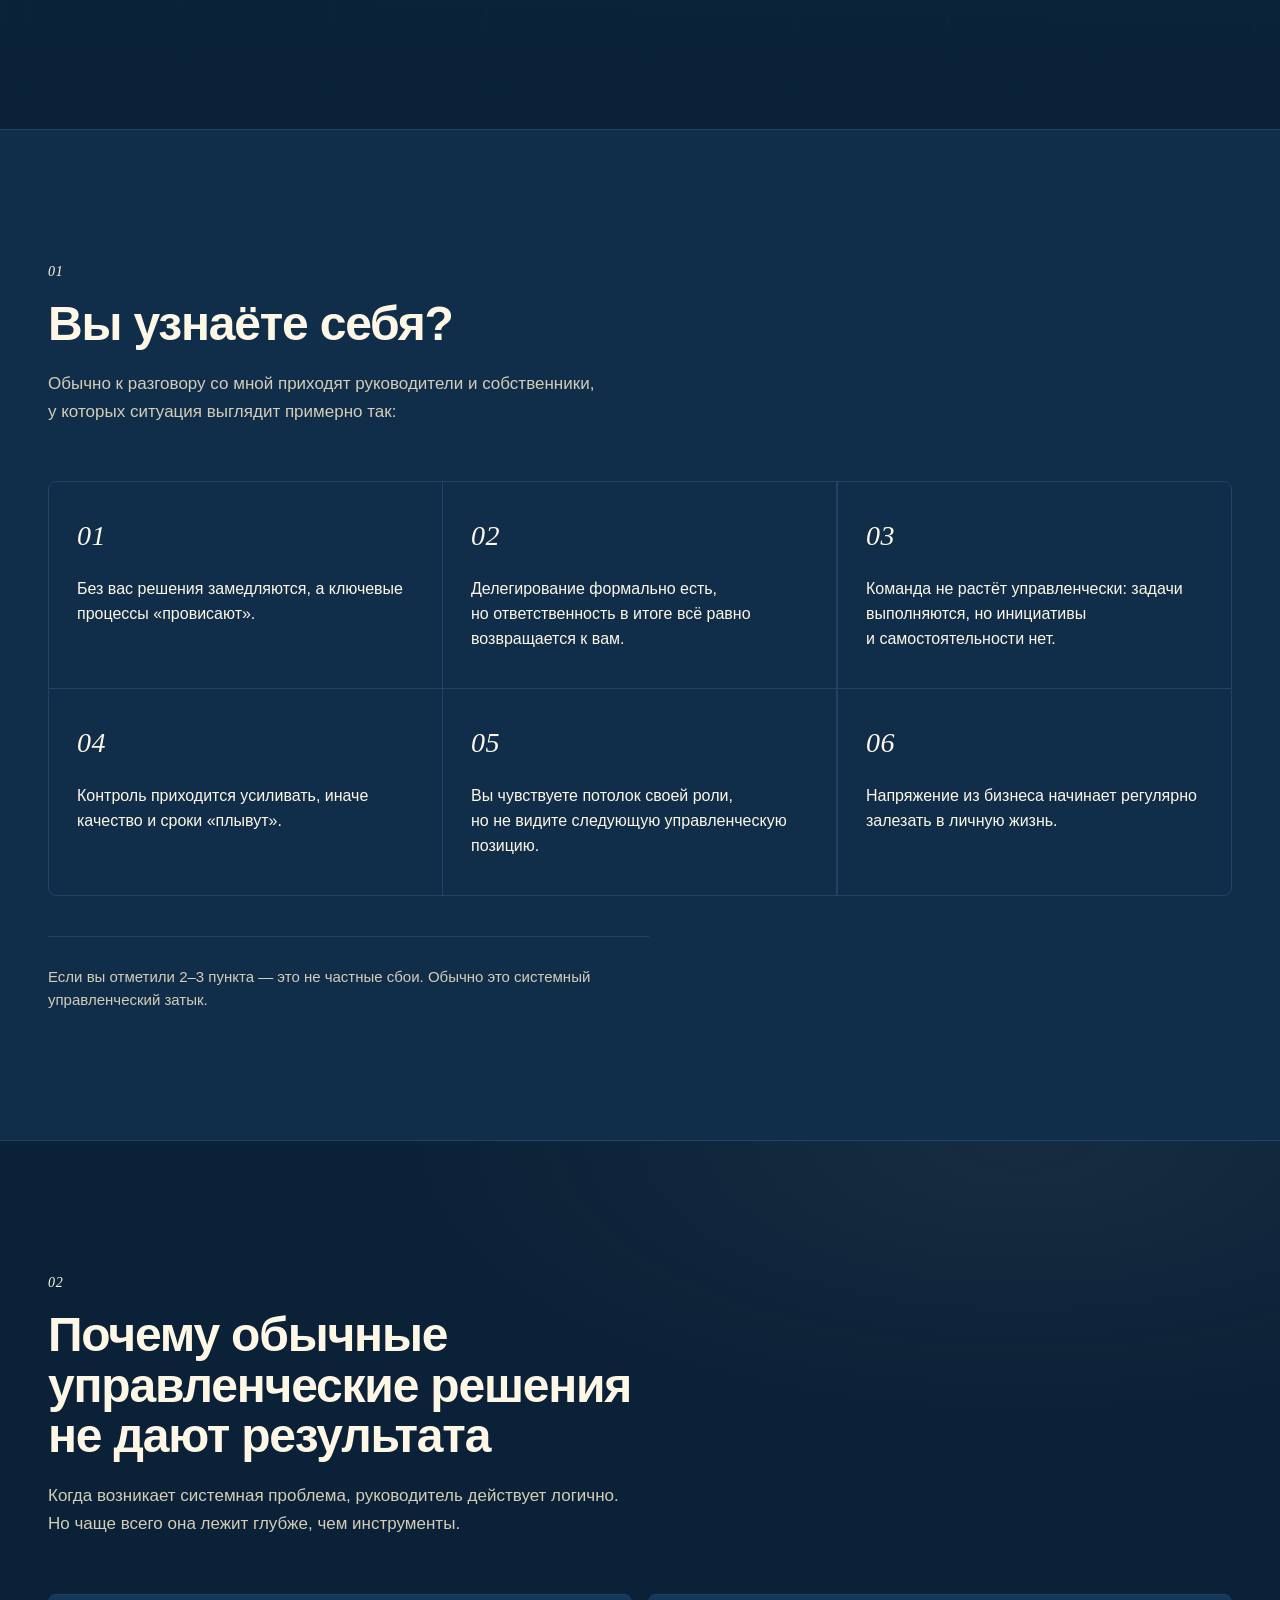
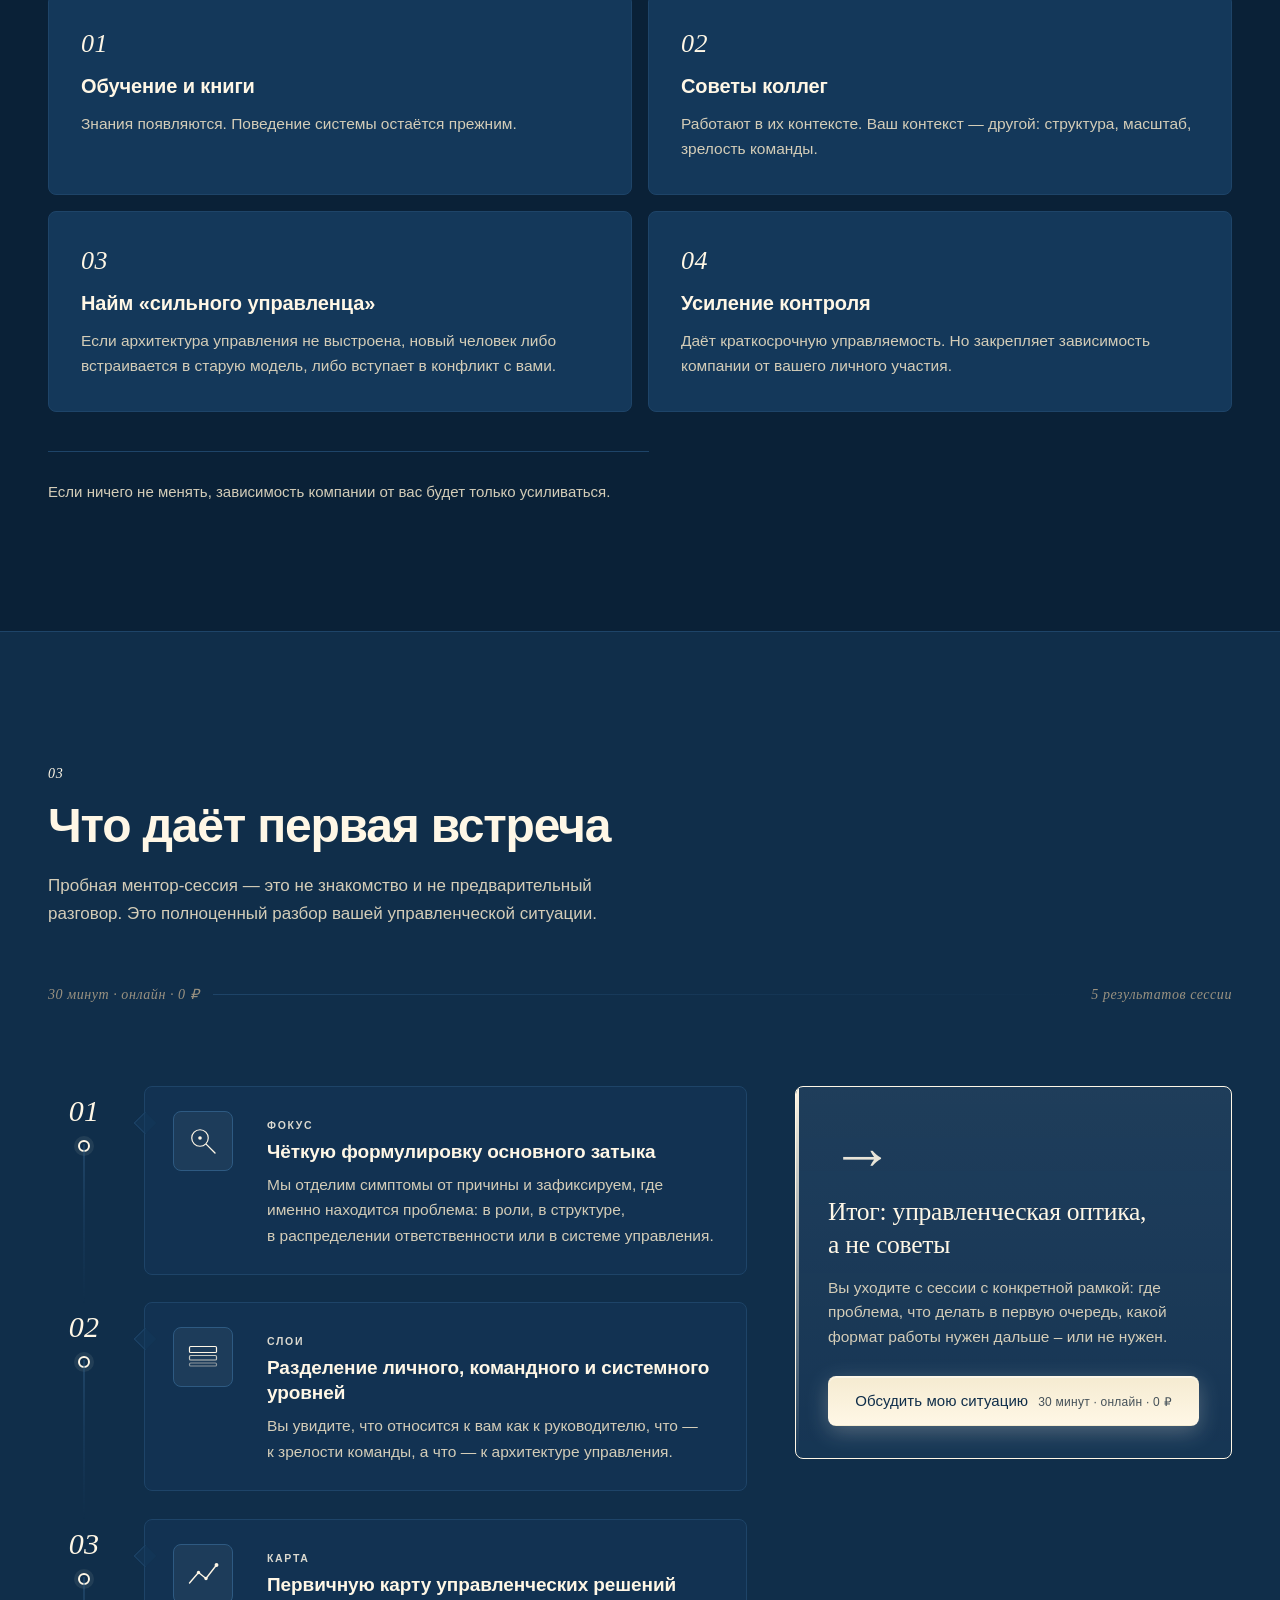
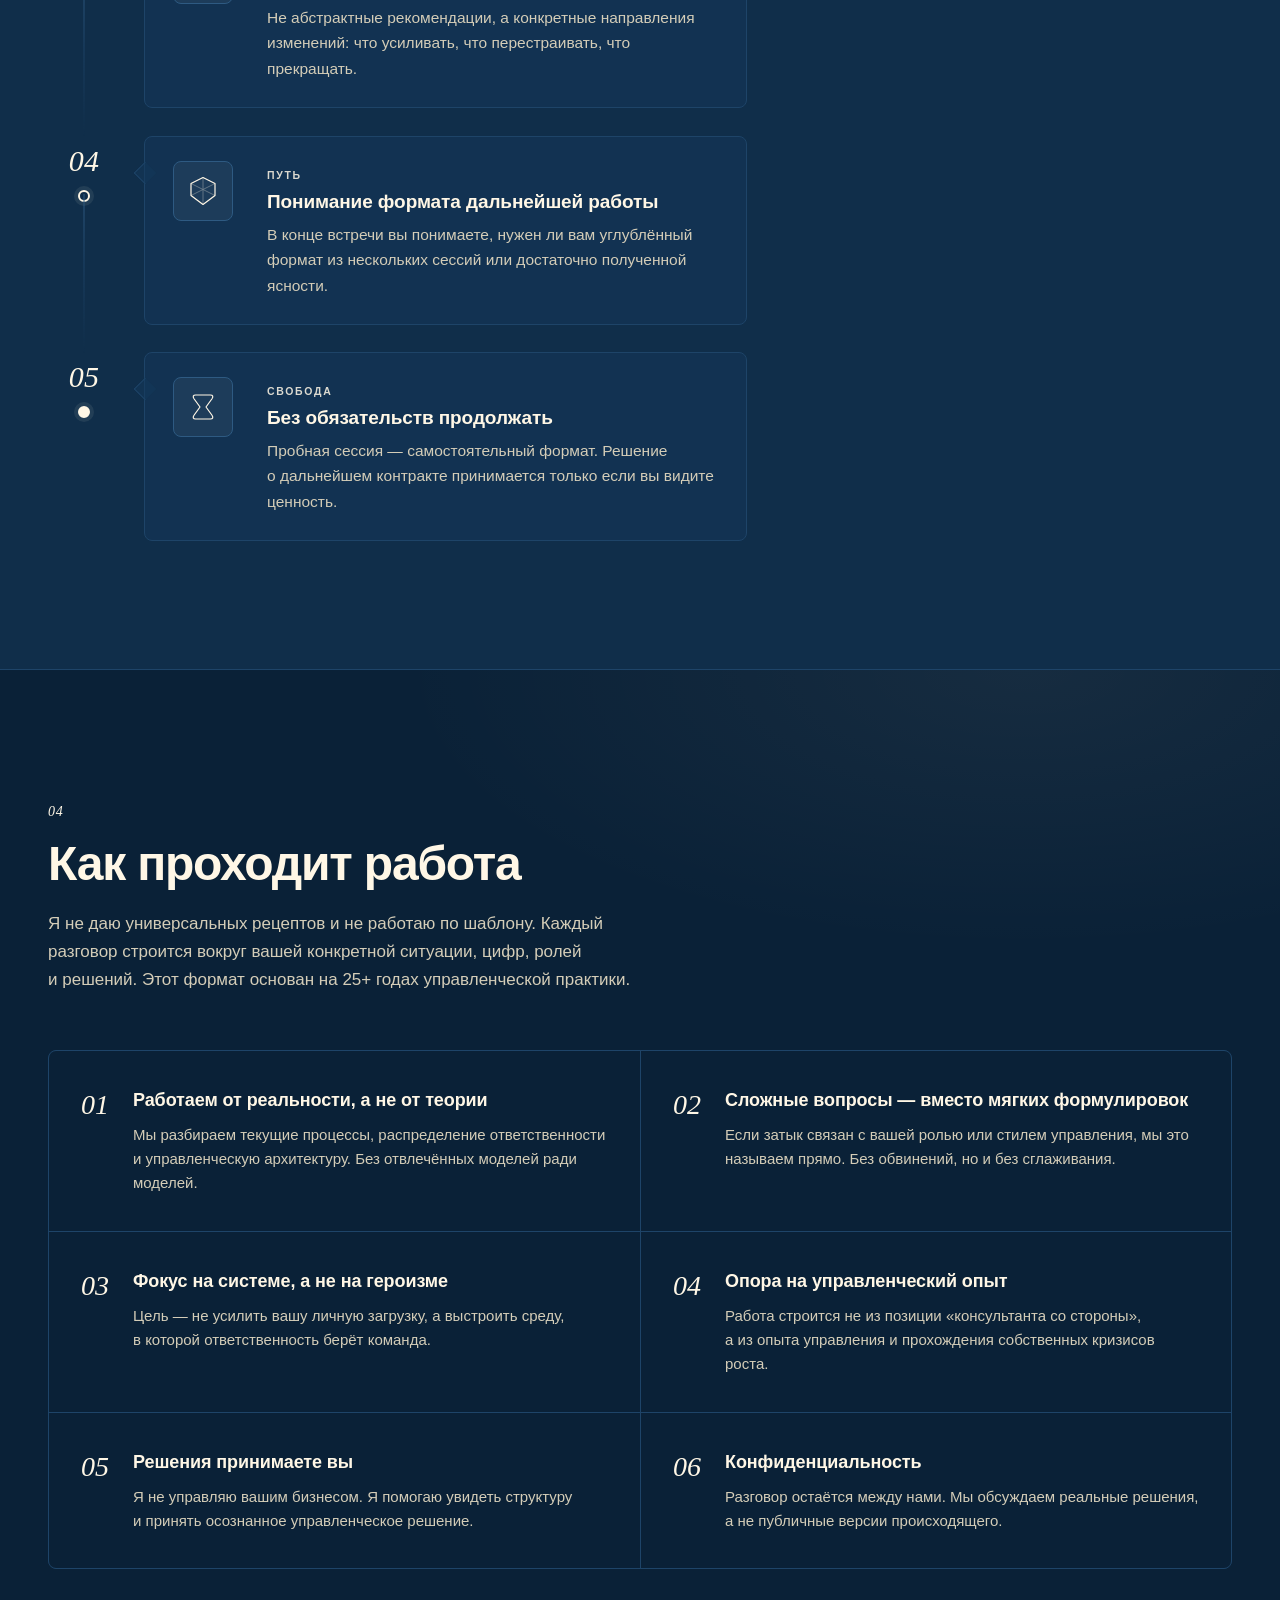
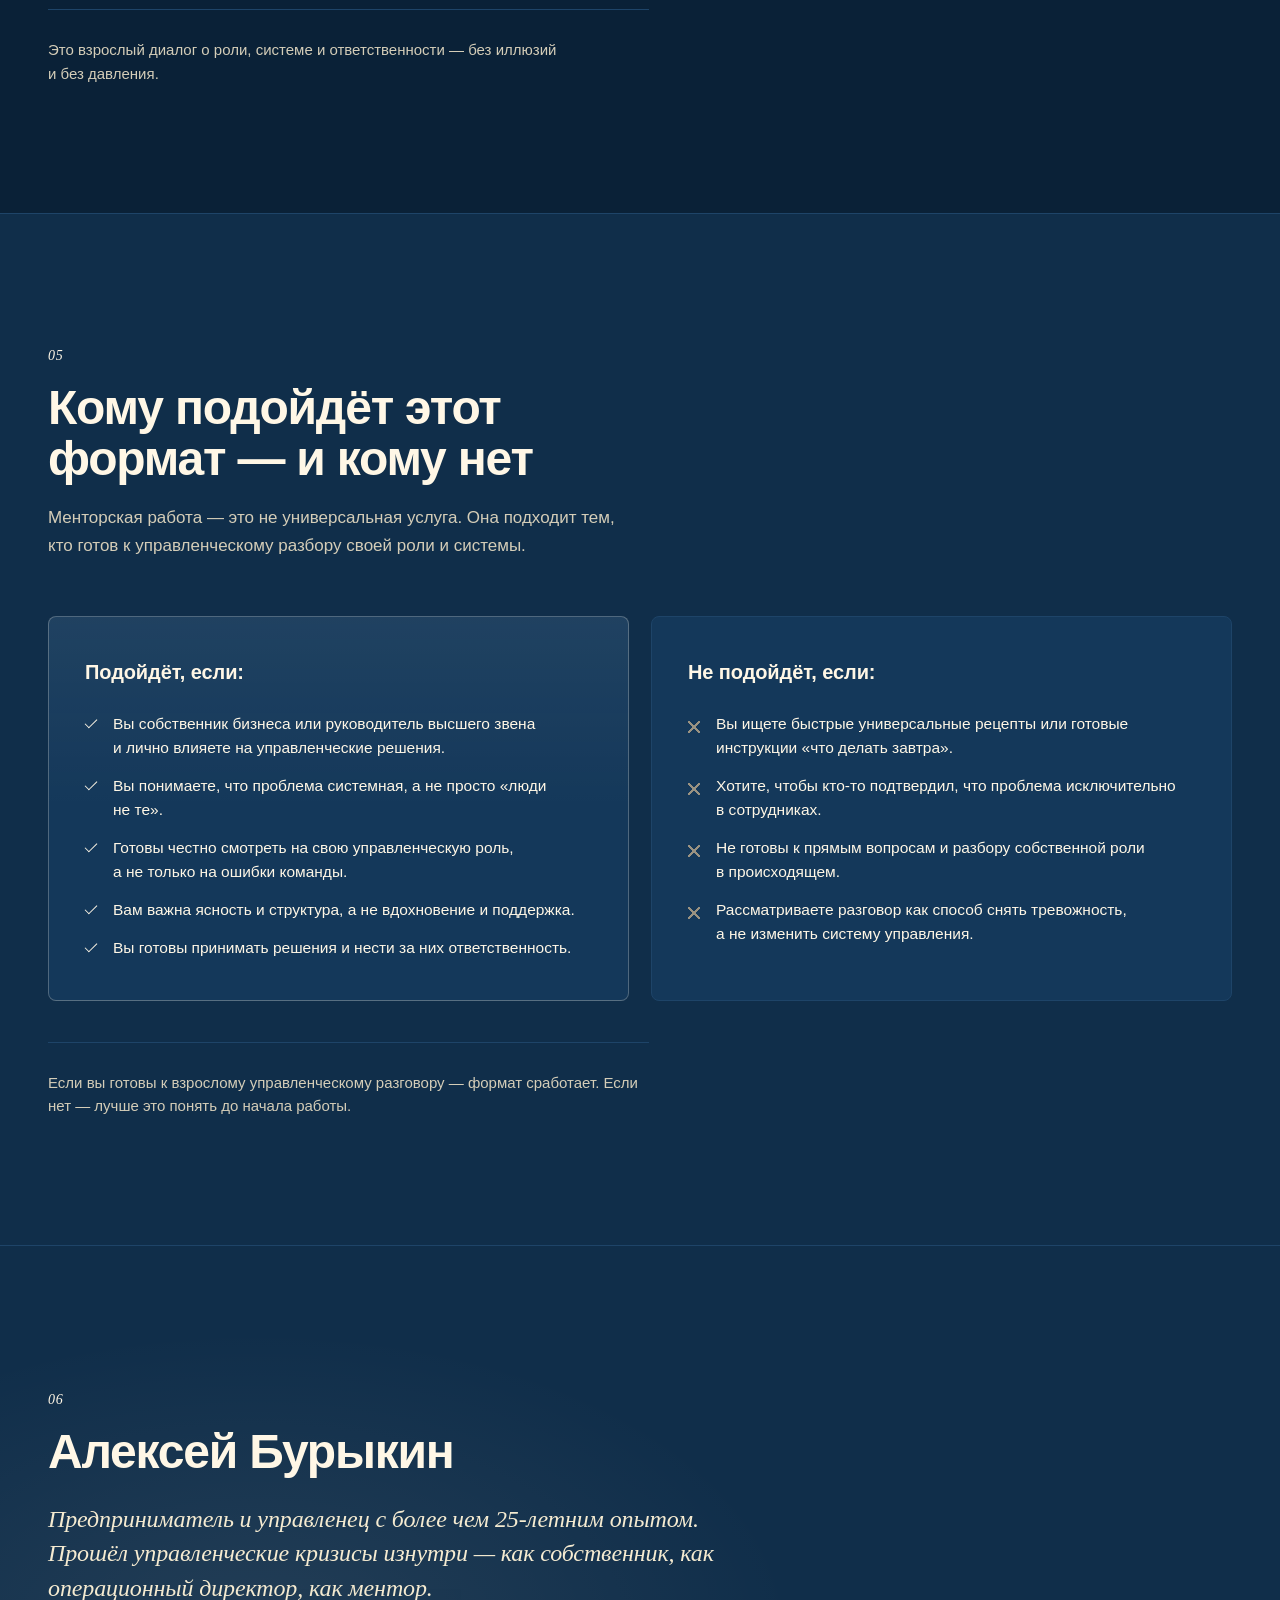
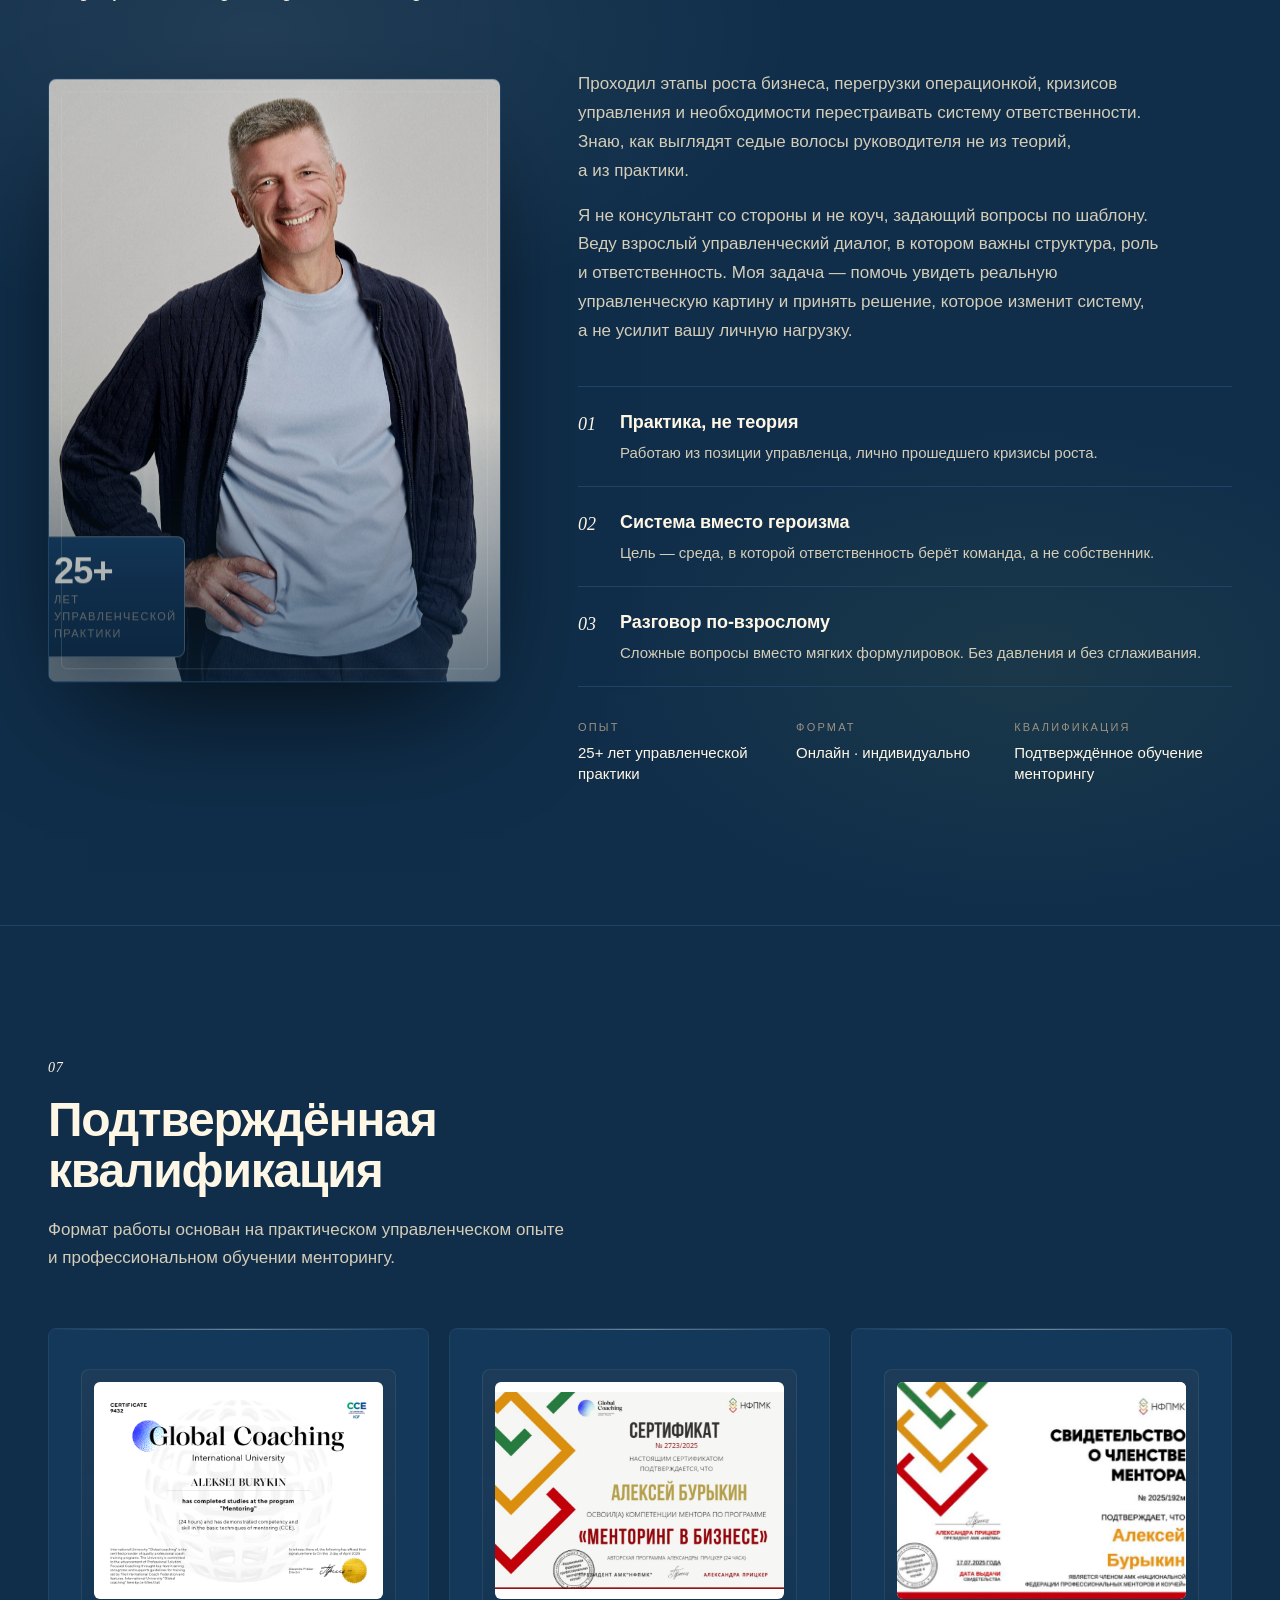
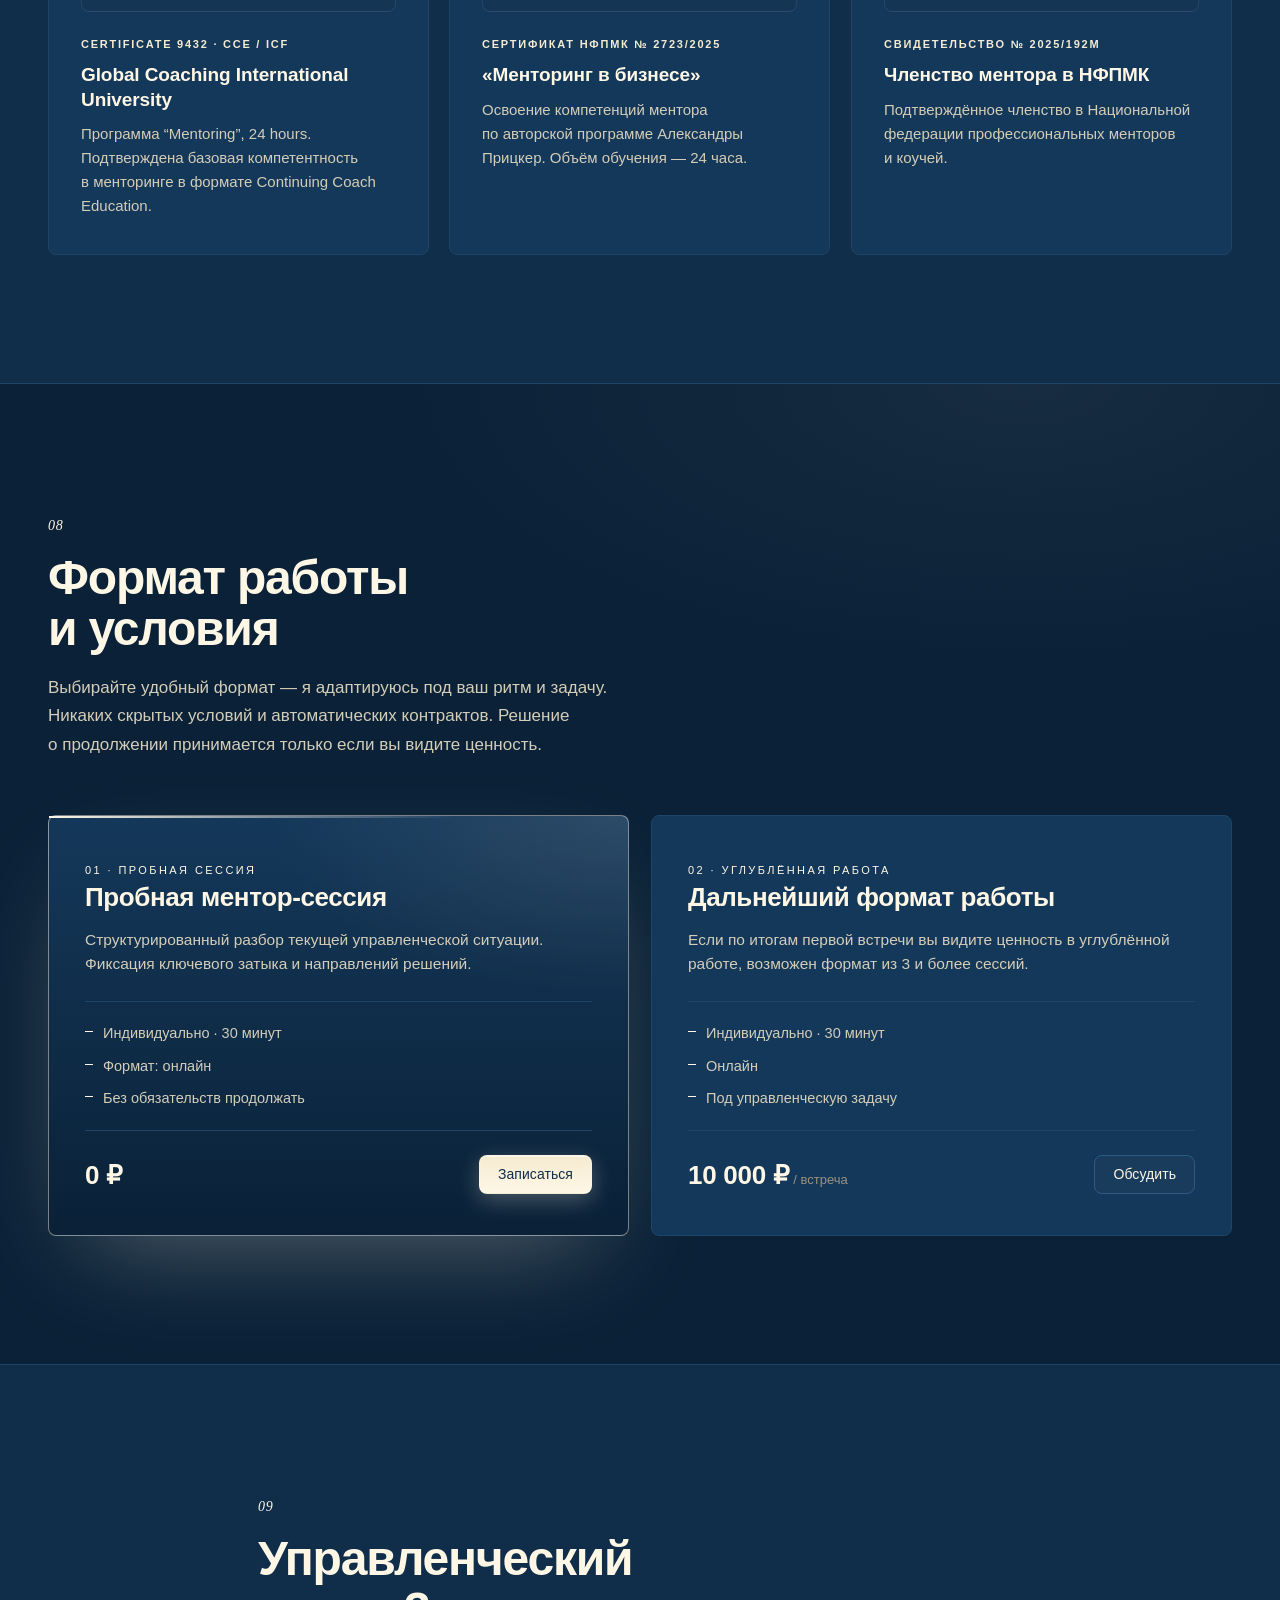
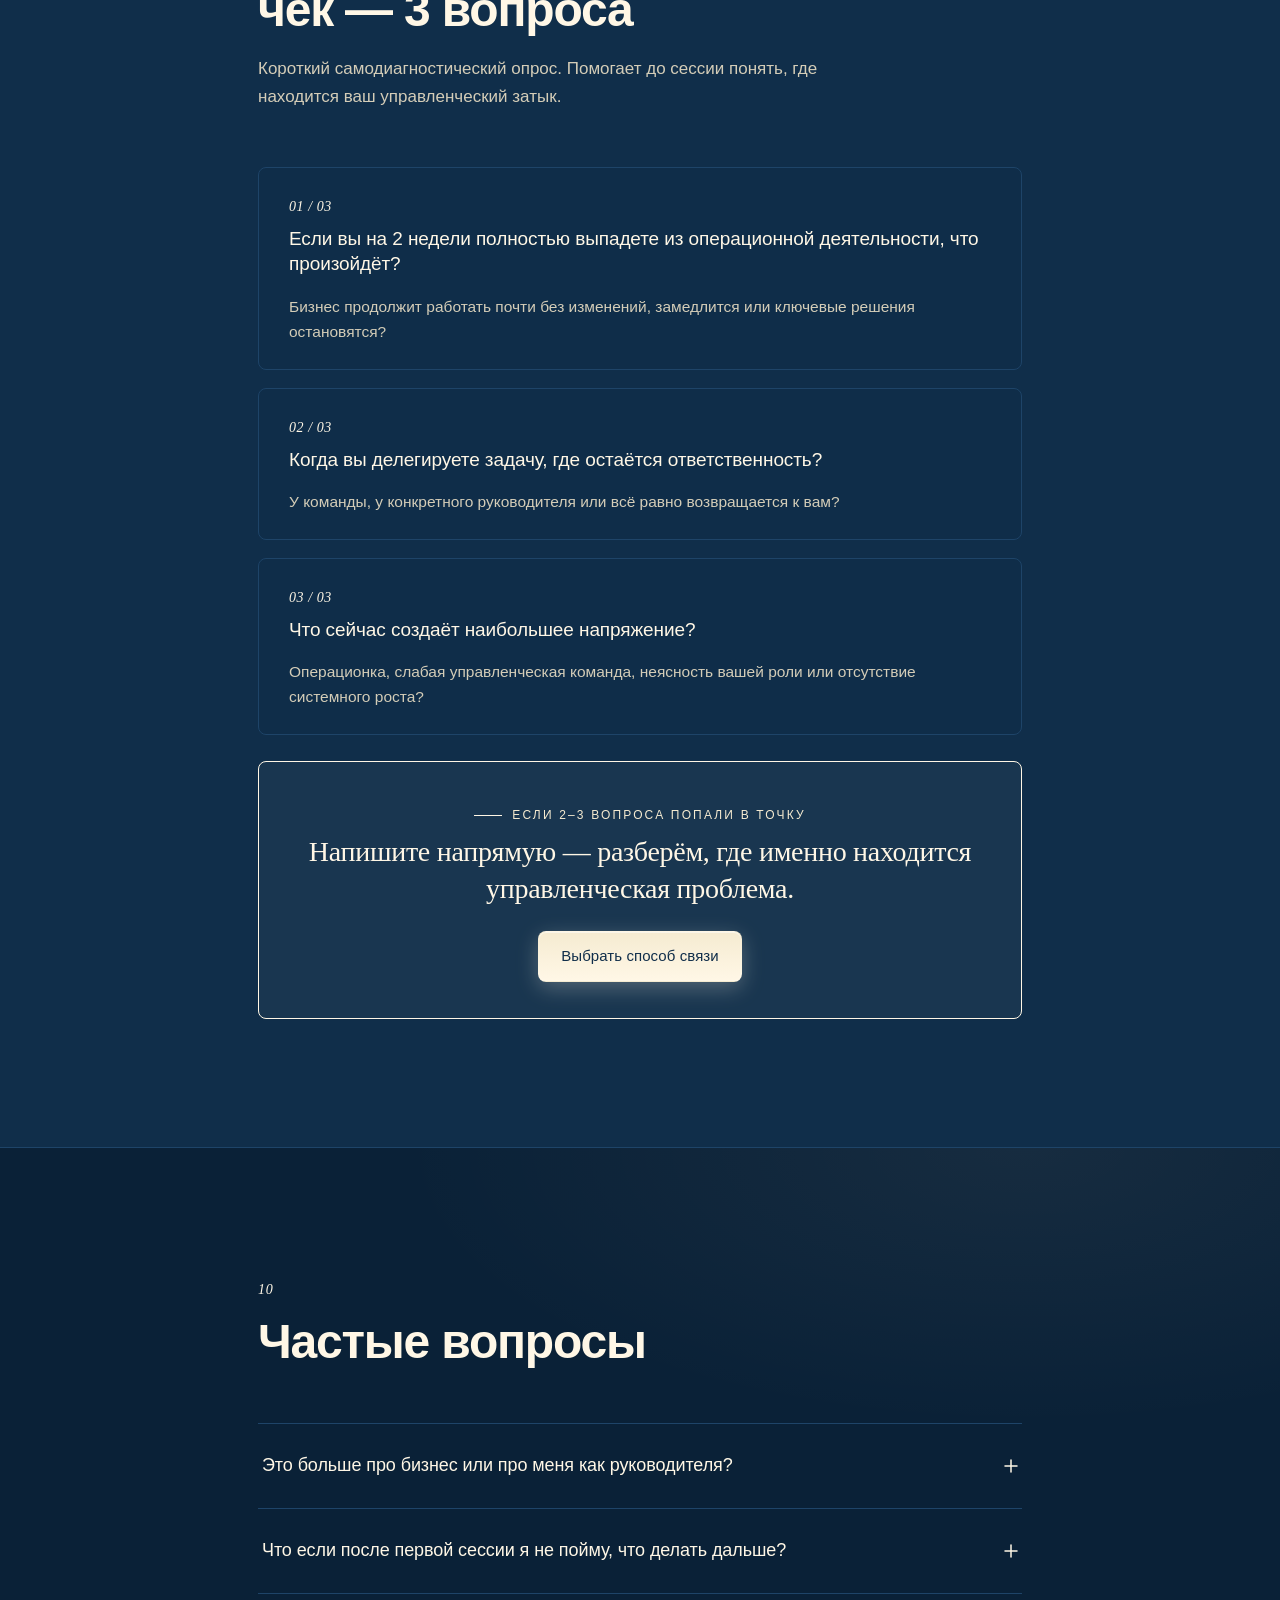
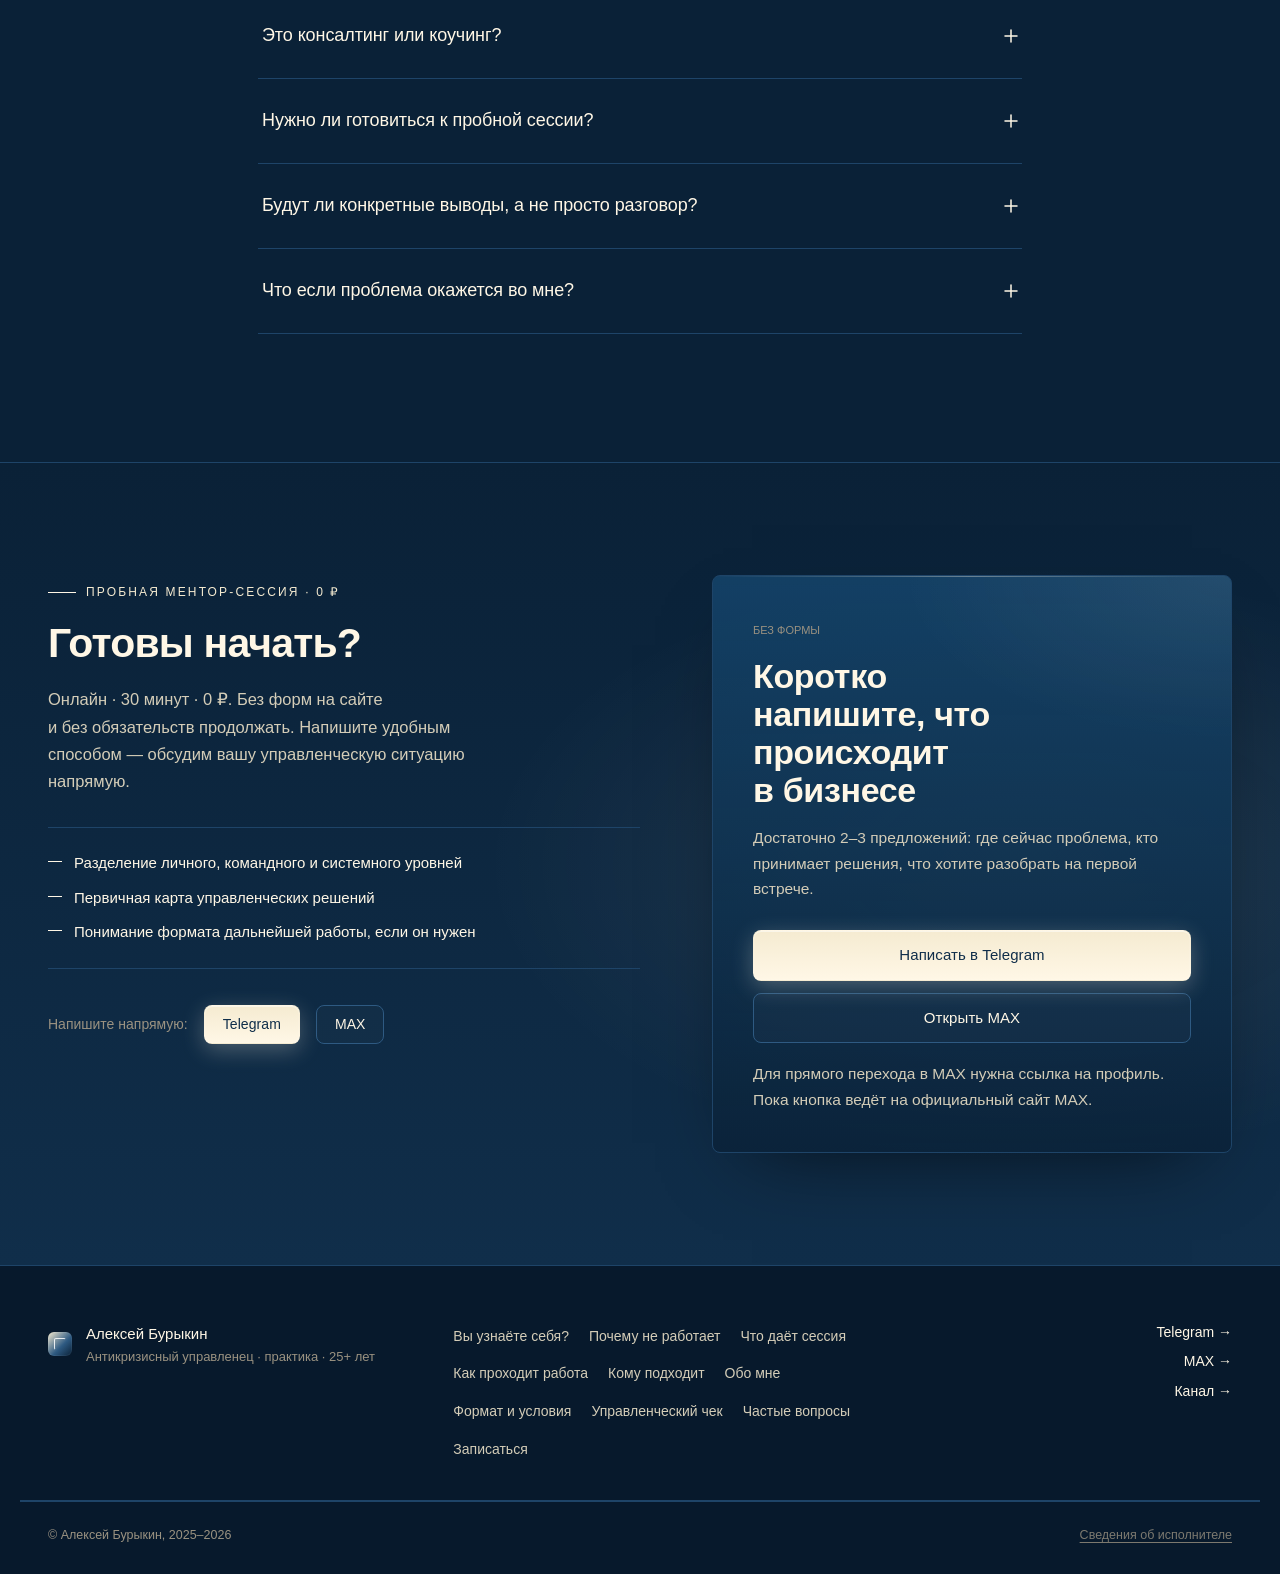
==== commit 998e34d2: "Keep footer legal disclosure compact The full executor details made the public footer visually heavy" ====
--- a/index.html
+++ b/index.html
@@ -931,11 +931,6 @@
   </div>
   <div class="container footer__legal">
     <span>© Алексей Бурыкин, 2025–2026</span>
-    <span class="footer__operator">
-      Исполнитель: ИП Бурыкин Алексей Владимирович · ИНН&nbsp;250804958707 · ОГРНИП&nbsp;324784700387887<br/>
-      Россия, г.&nbsp;Санкт-Петербург, пр-кт Новоизмайловский, д.&nbsp;30, к.&nbsp;2, кв.&nbsp;55<br/>
-      Обработка обращений: ежедневно, 10:00–19:00&nbsp;МСК
-    </span>
     <span class="footer__legal-links">
       <a href="requisites.html">Сведения об исполнителе</a>
     </span>
--- a/styles.css
+++ b/styles.css
@@ -1650,7 +1650,7 @@
 }
 .footer__contact a:hover { color: var(--accent-2); transform: translateX(2px); }
 .footer__legal {
-  display: flex; justify-content: space-between; align-items: flex-start; gap: 12px 24px; flex-wrap: wrap;
+  display: flex; justify-content: space-between; align-items: center; gap: 12px 24px; flex-wrap: wrap;
   padding-top: 24px;
   color: var(--text-mute);
   font-size: 12.5px;
@@ -2182,14 +2182,6 @@
   .btn--primary:hover { transform: none; }
 }
 
-/* =======================================================
-   FOOTER — legal operator info
-   ======================================================= */
-.footer__operator {
-  font-size: 12px;
-  color: var(--text-mute);
-  line-height: 1.6;
-}
 .footer__legal-links {
   display: flex;
   flex-wrap: wrap;
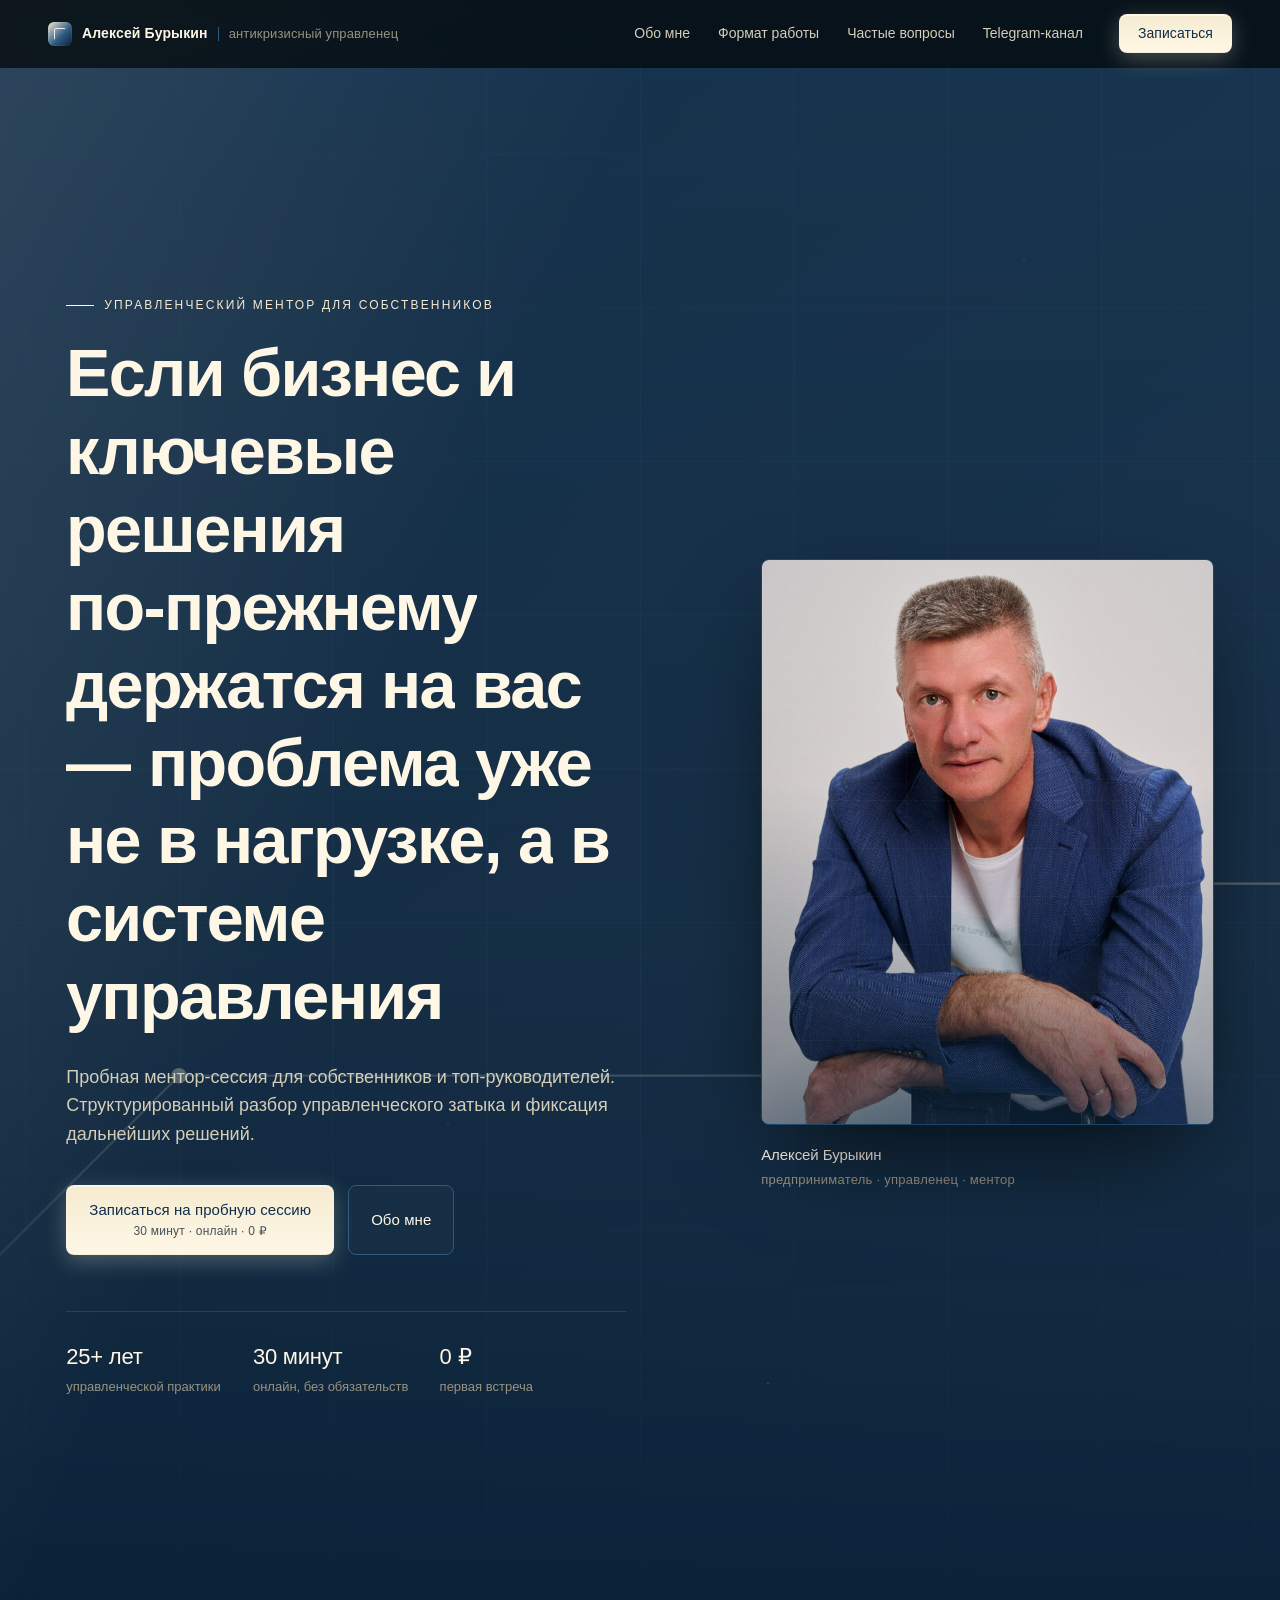
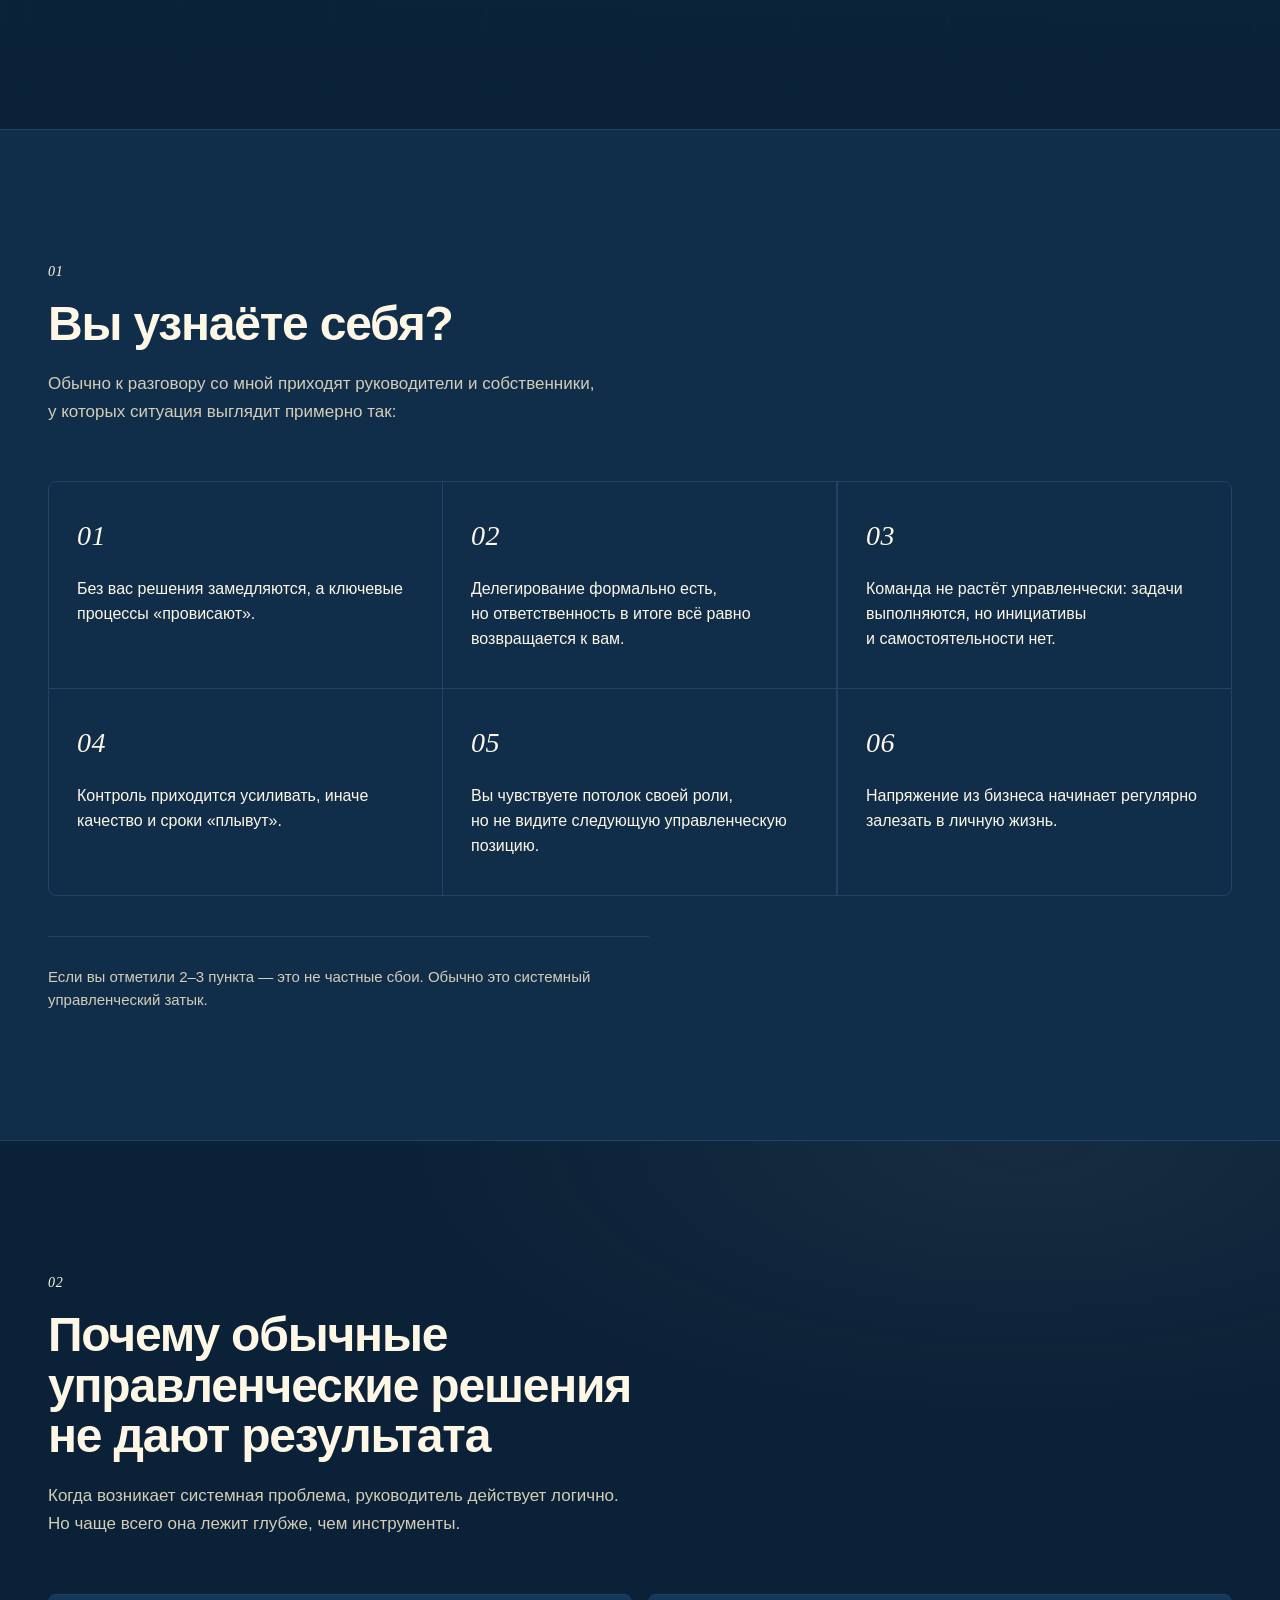
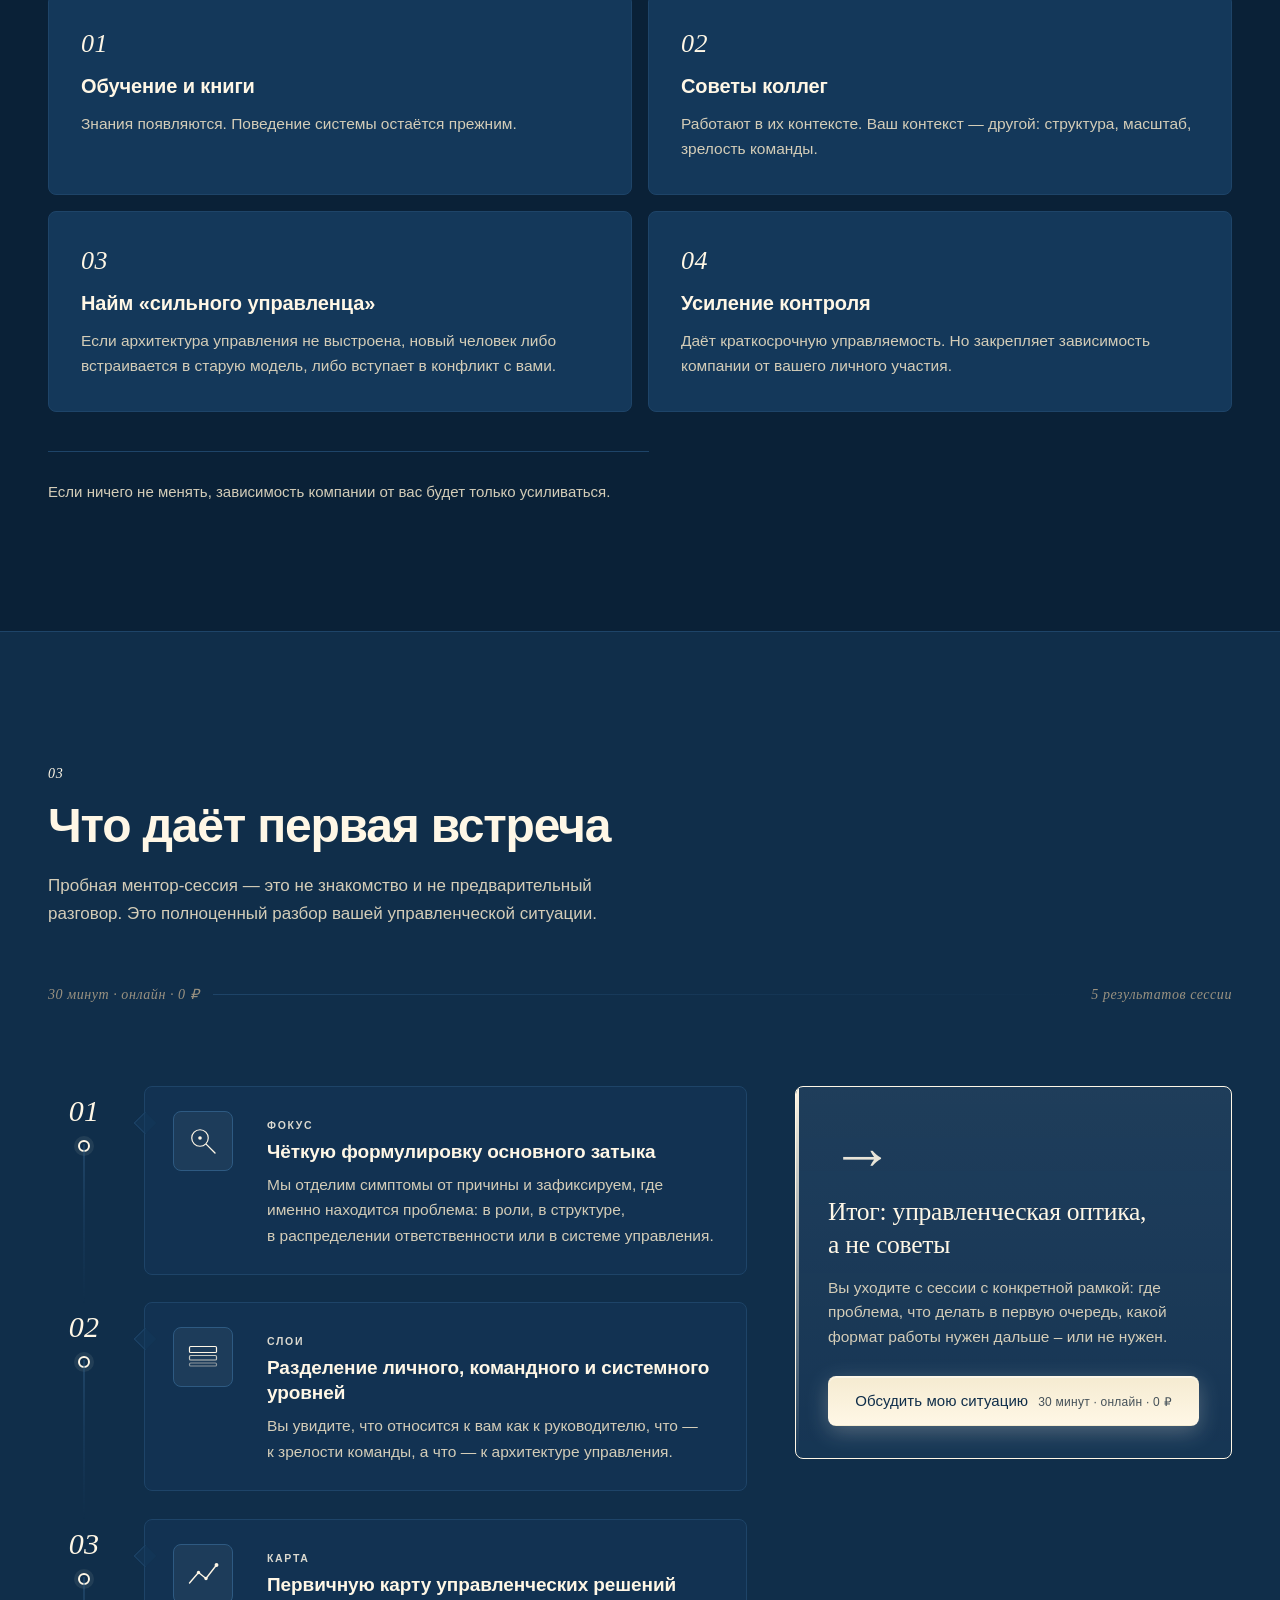
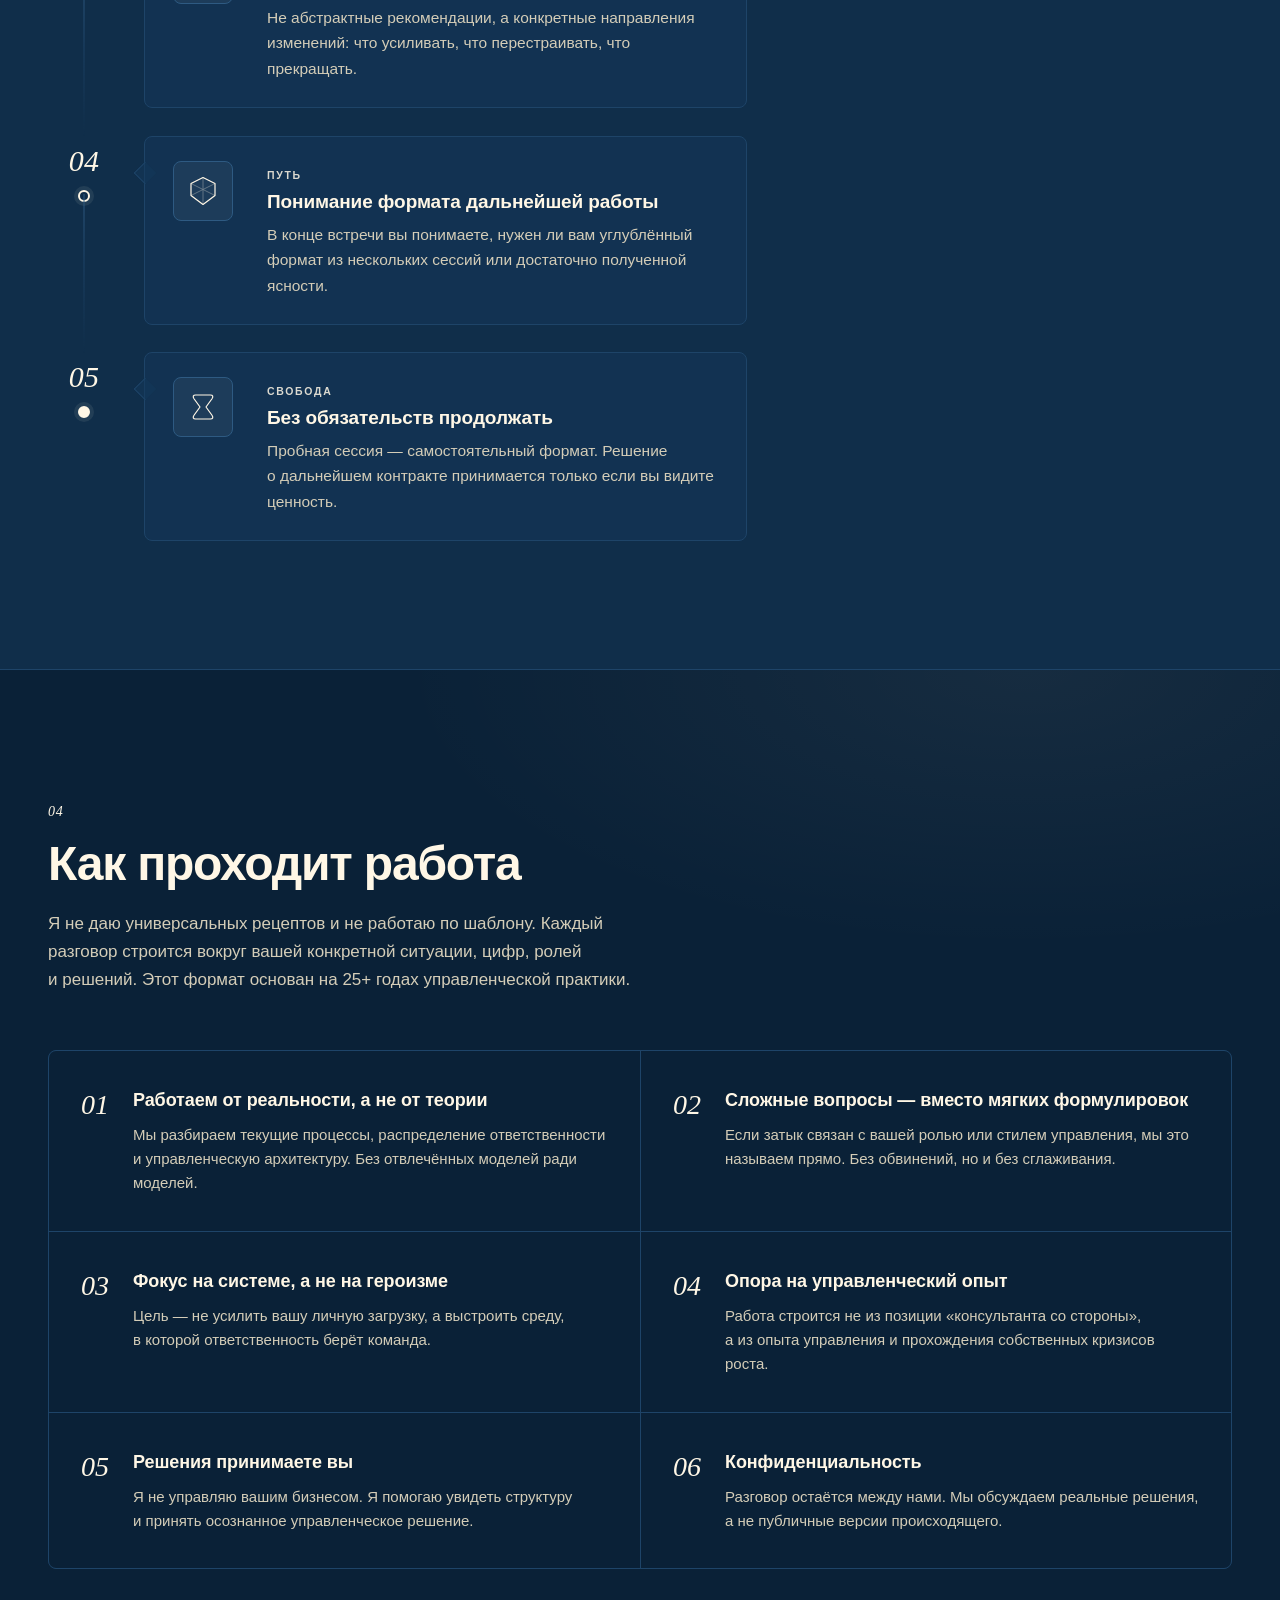
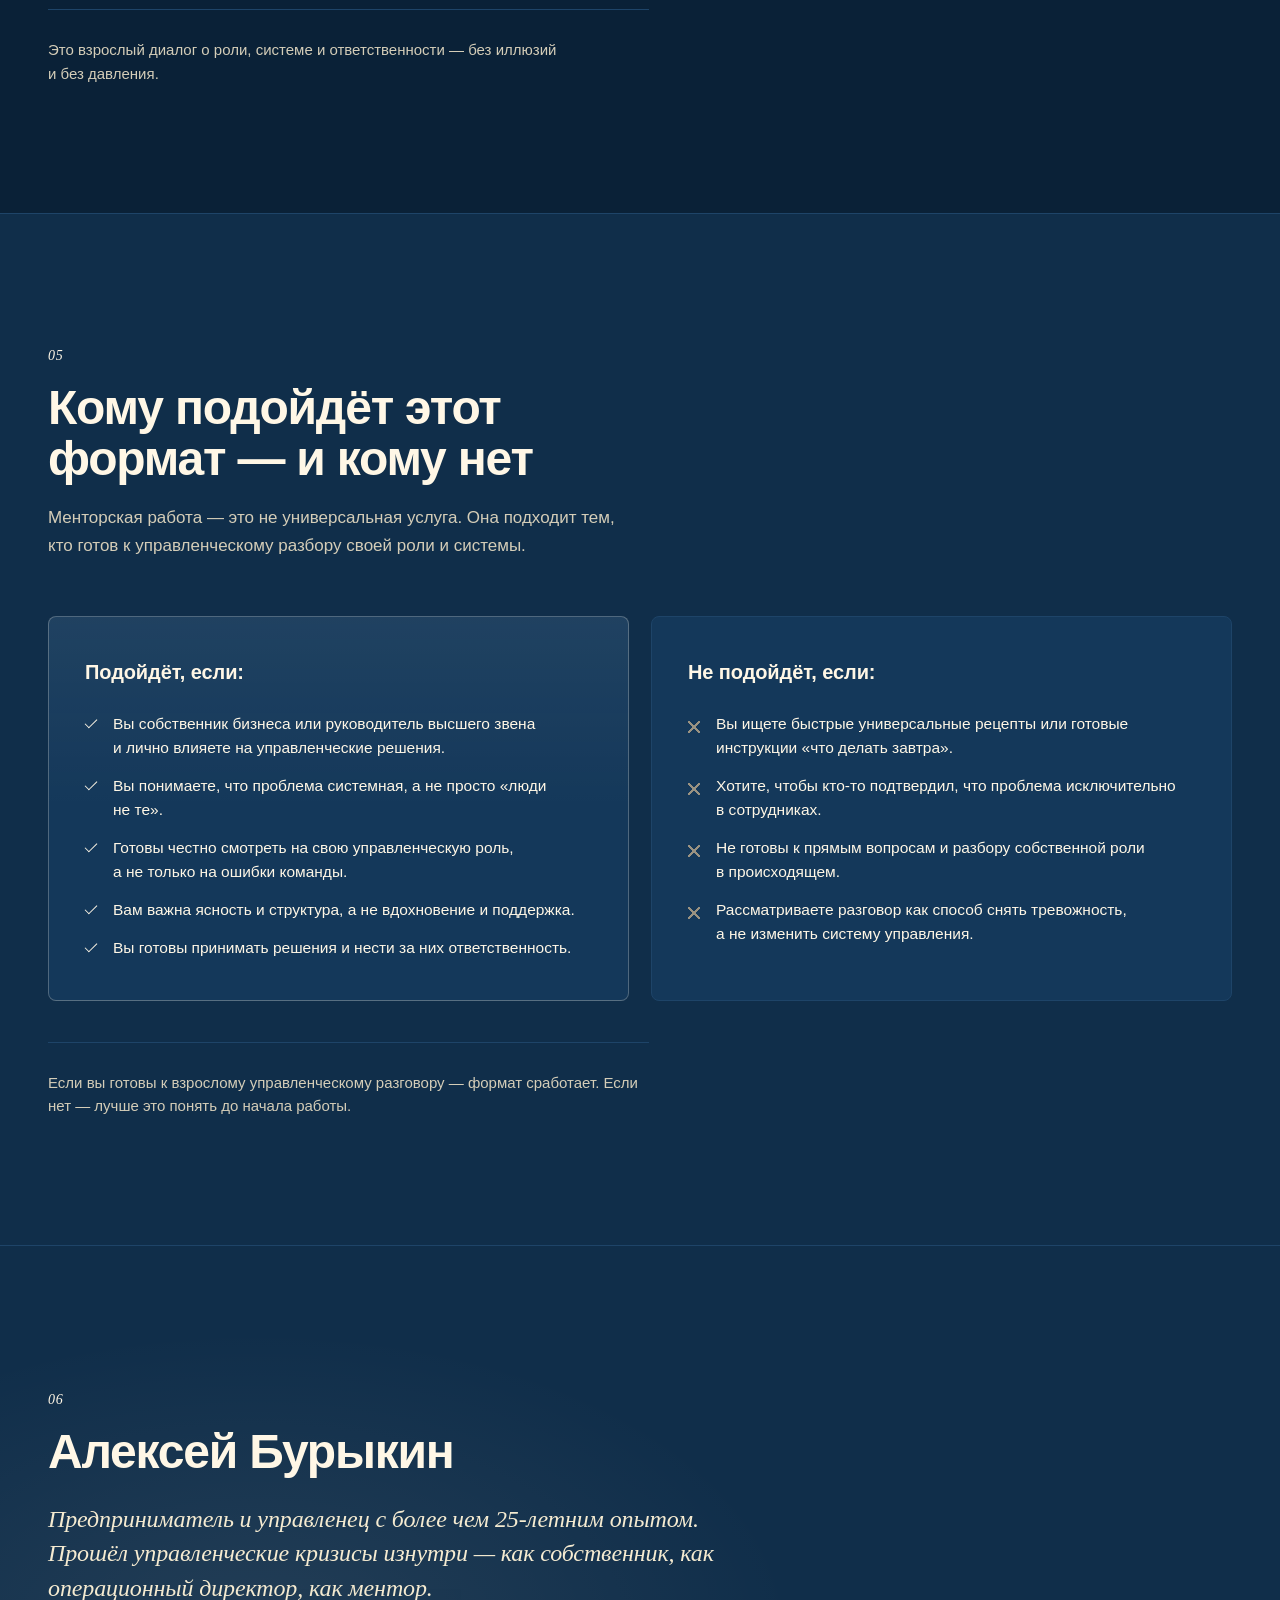
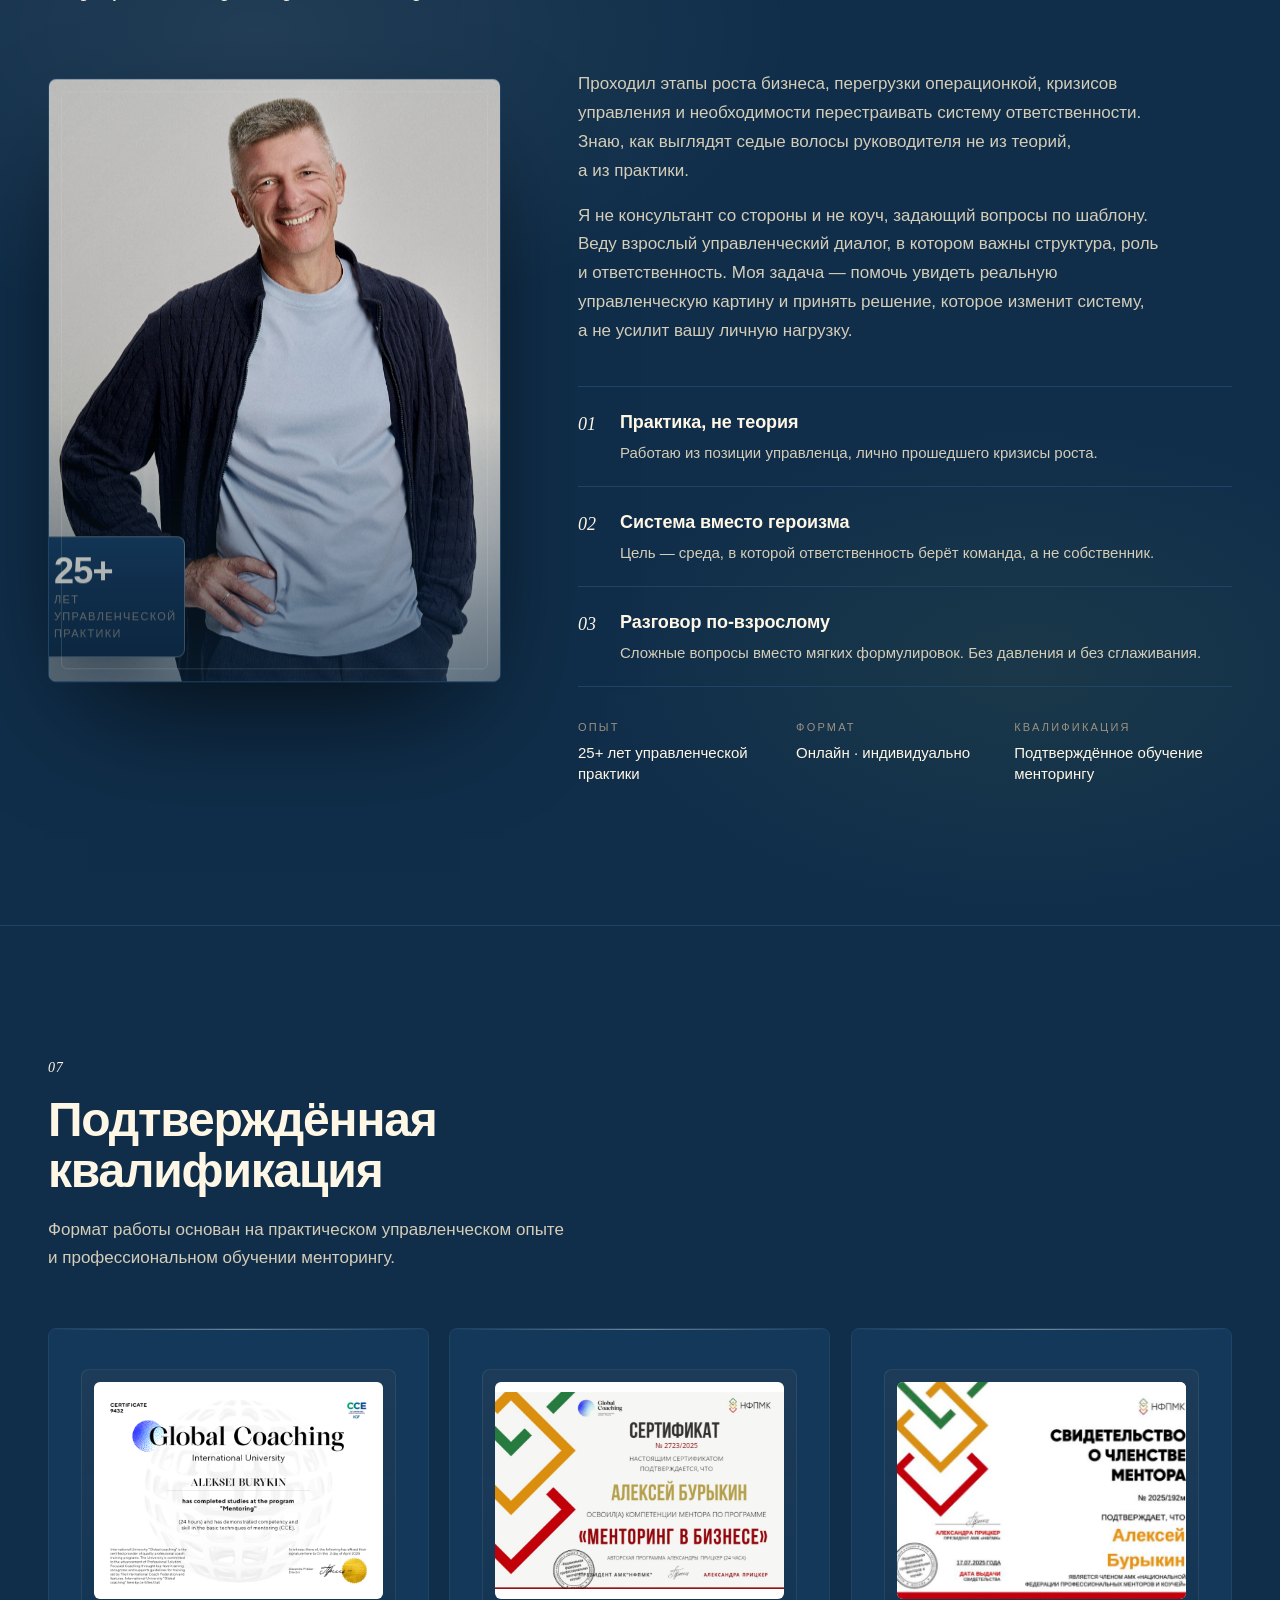
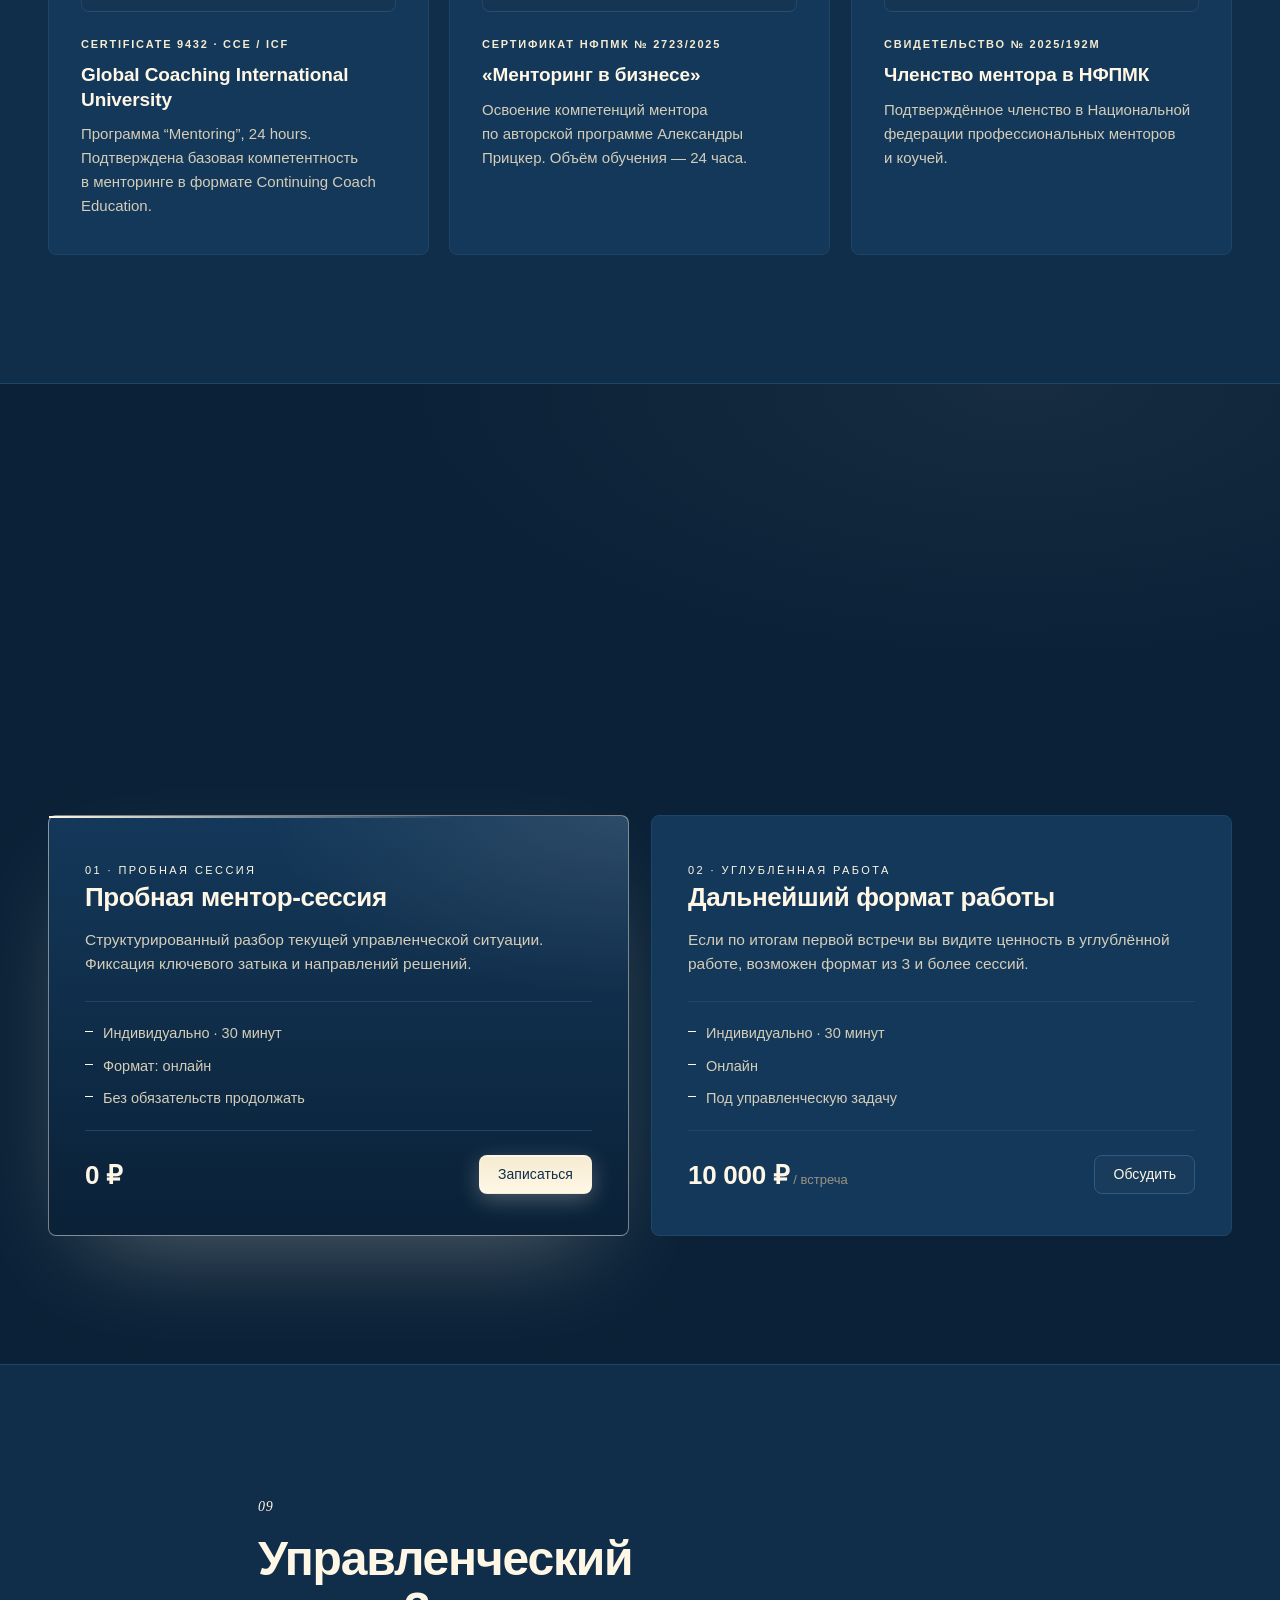
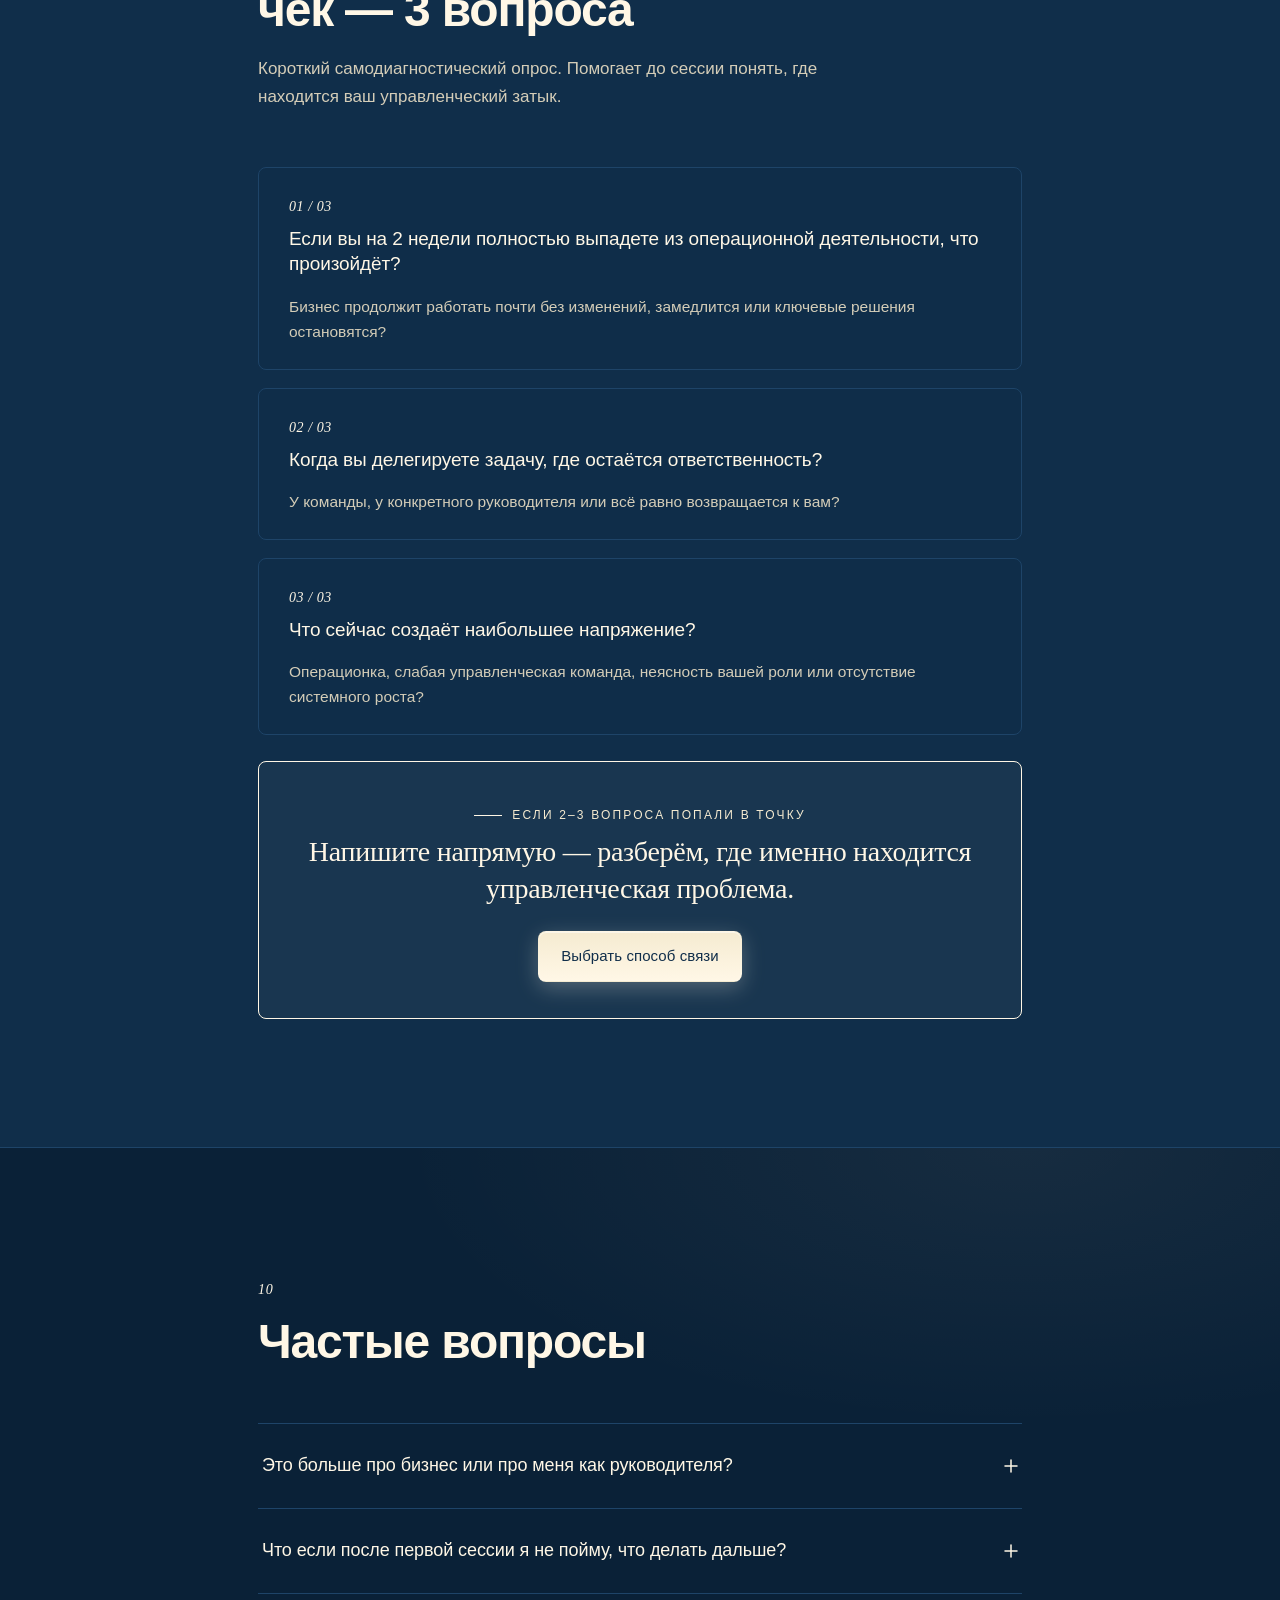
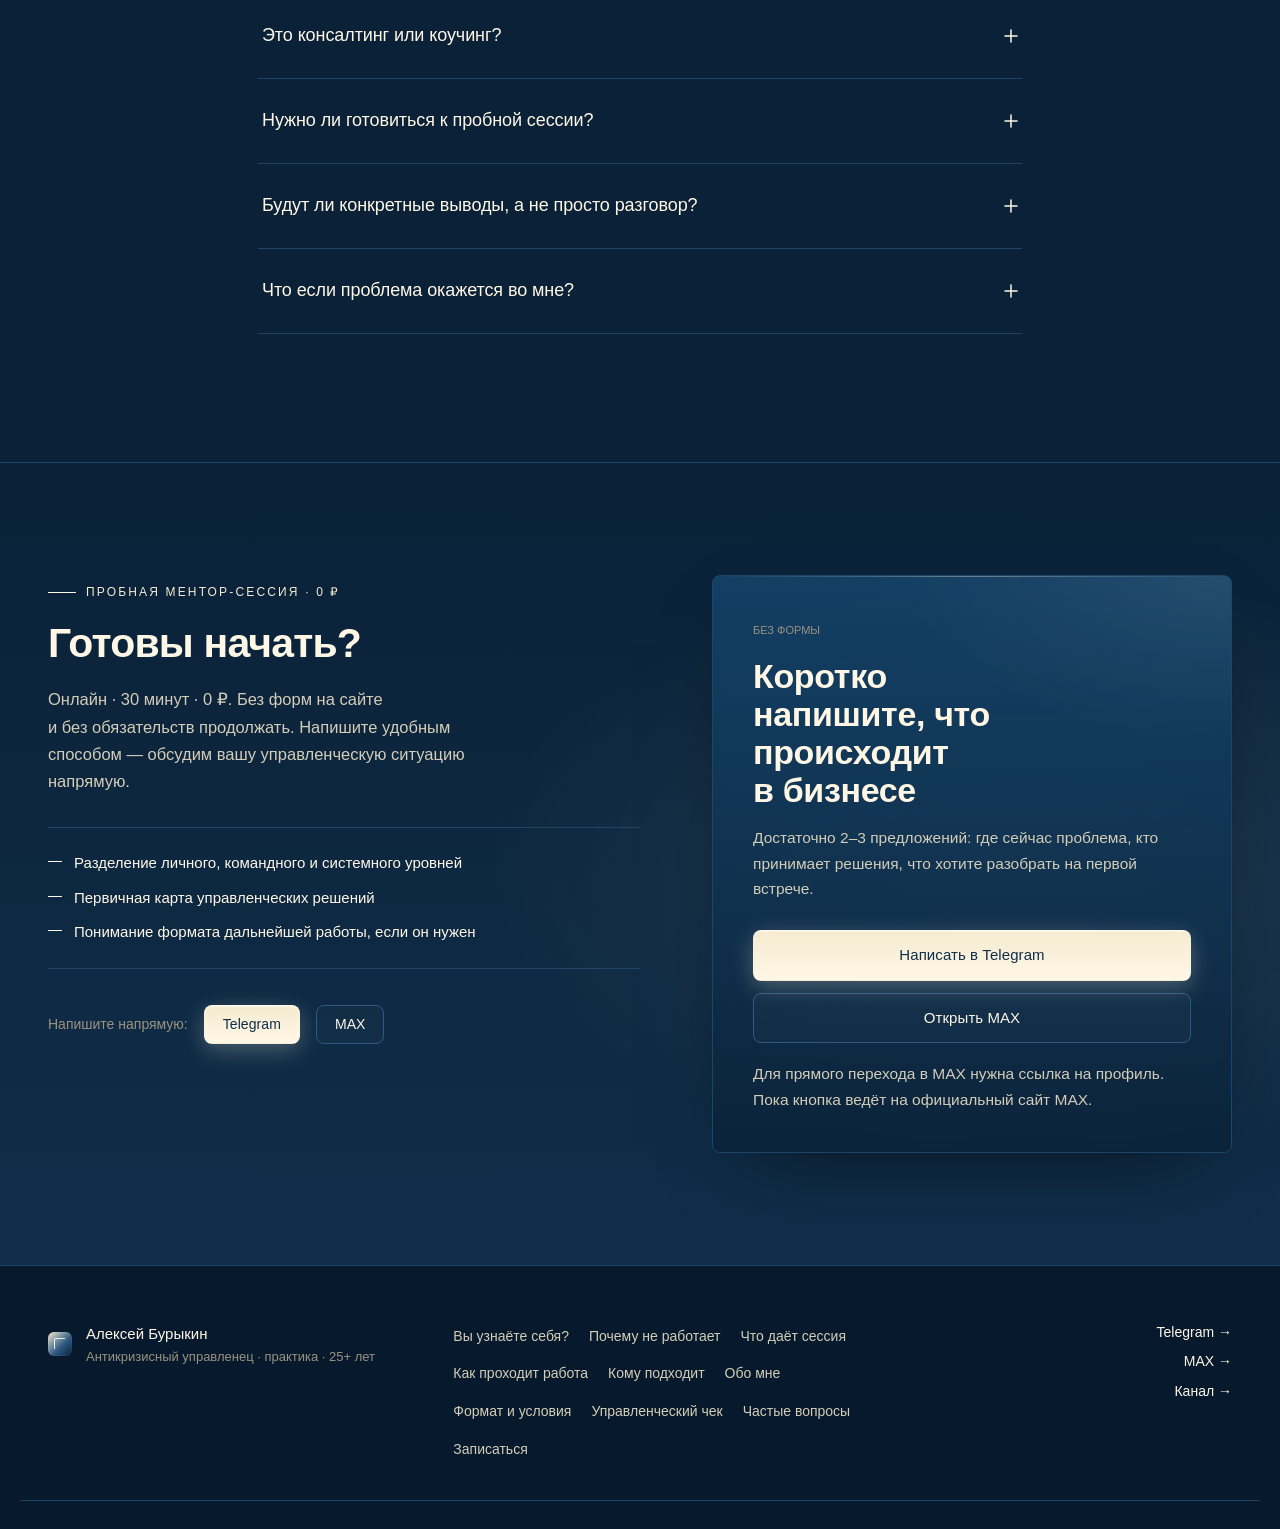
==== commit d7ab2942: "Remove footer legal strip and stabilize principle hover The remaining footer legal strip was visuall" ====
--- a/index.html
+++ b/index.html
@@ -929,12 +929,6 @@
       <a href="https://t.me/+ueCIK215zyQzYTYy" target="_blank" rel="noopener">Канал&nbsp;→</a>
     </div>
   </div>
-  <div class="container footer__legal">
-    <span>© Алексей Бурыкин, 2025–2026</span>
-    <span class="footer__legal-links">
-      <a href="requisites.html">Сведения об исполнителе</a>
-    </span>
-  </div>
 </footer>
 
 <script src="script.js" defer></script>
--- a/styles.css
+++ b/styles.css
@@ -1861,12 +1861,11 @@
   padding: 22px 0;
   border-bottom: 1px solid var(--line);
   position: relative;
-  transition: padding-left .4s var(--ease), background .4s var(--ease);
+  transition: background .4s var(--ease);
   cursor: default;
 }
 .about-principle:last-child { border-bottom: 0; }
 .about-principle:hover {
-  padding-left: 14px;
   background: linear-gradient(90deg, rgba(255,247,230,.04), transparent 60%);
 }
 .about-principle::before {
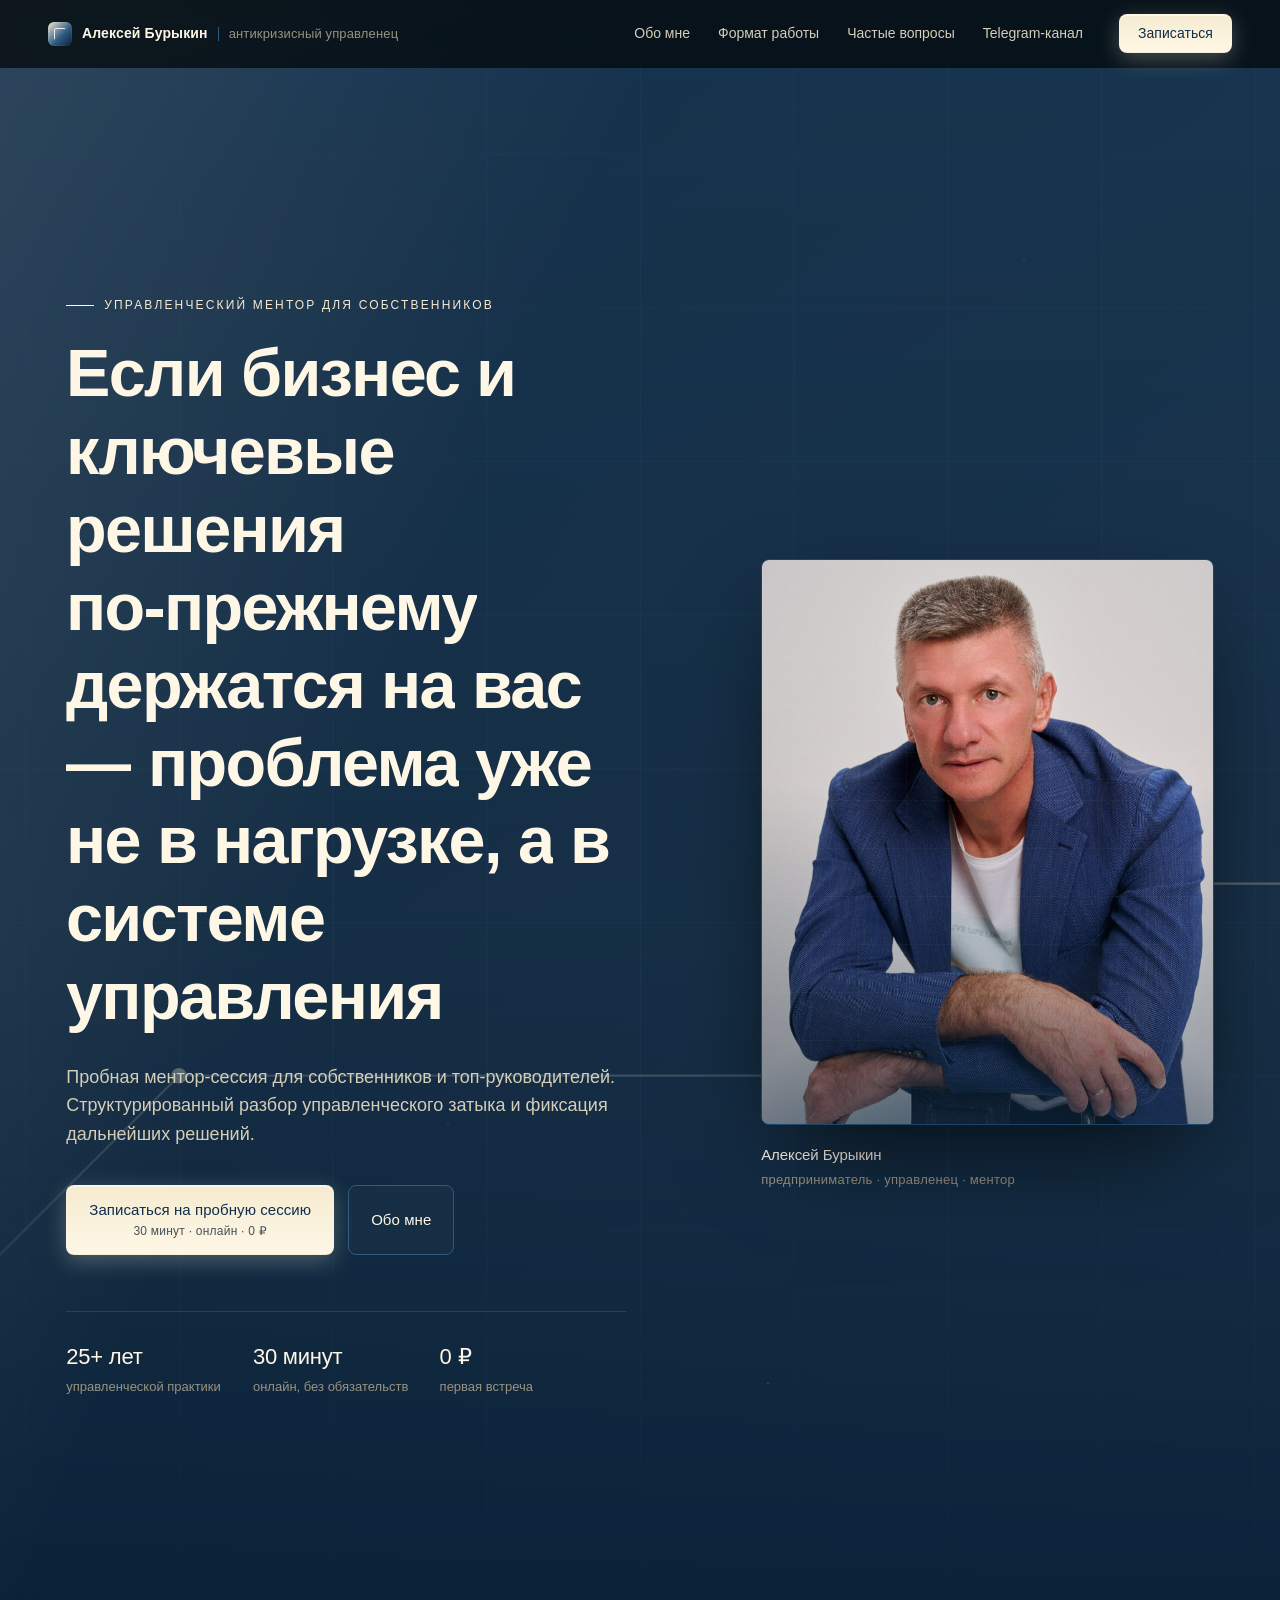
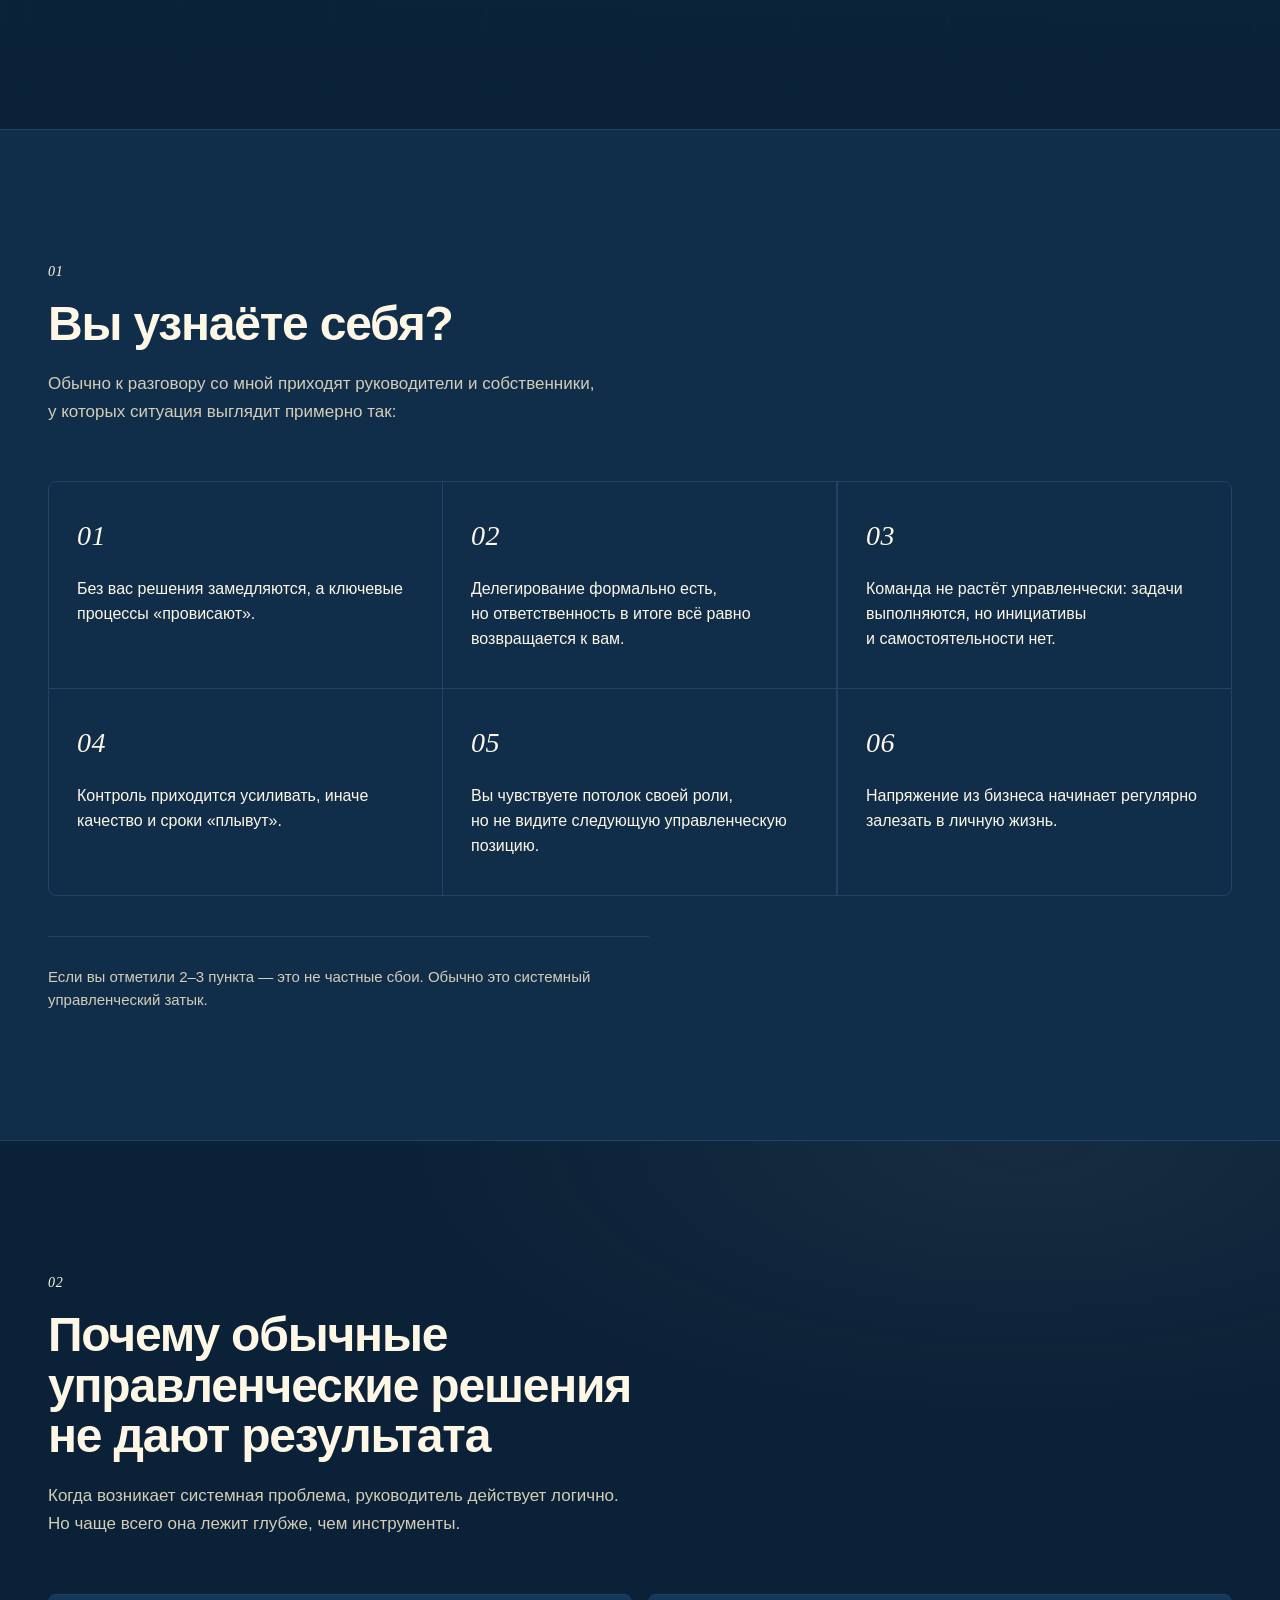
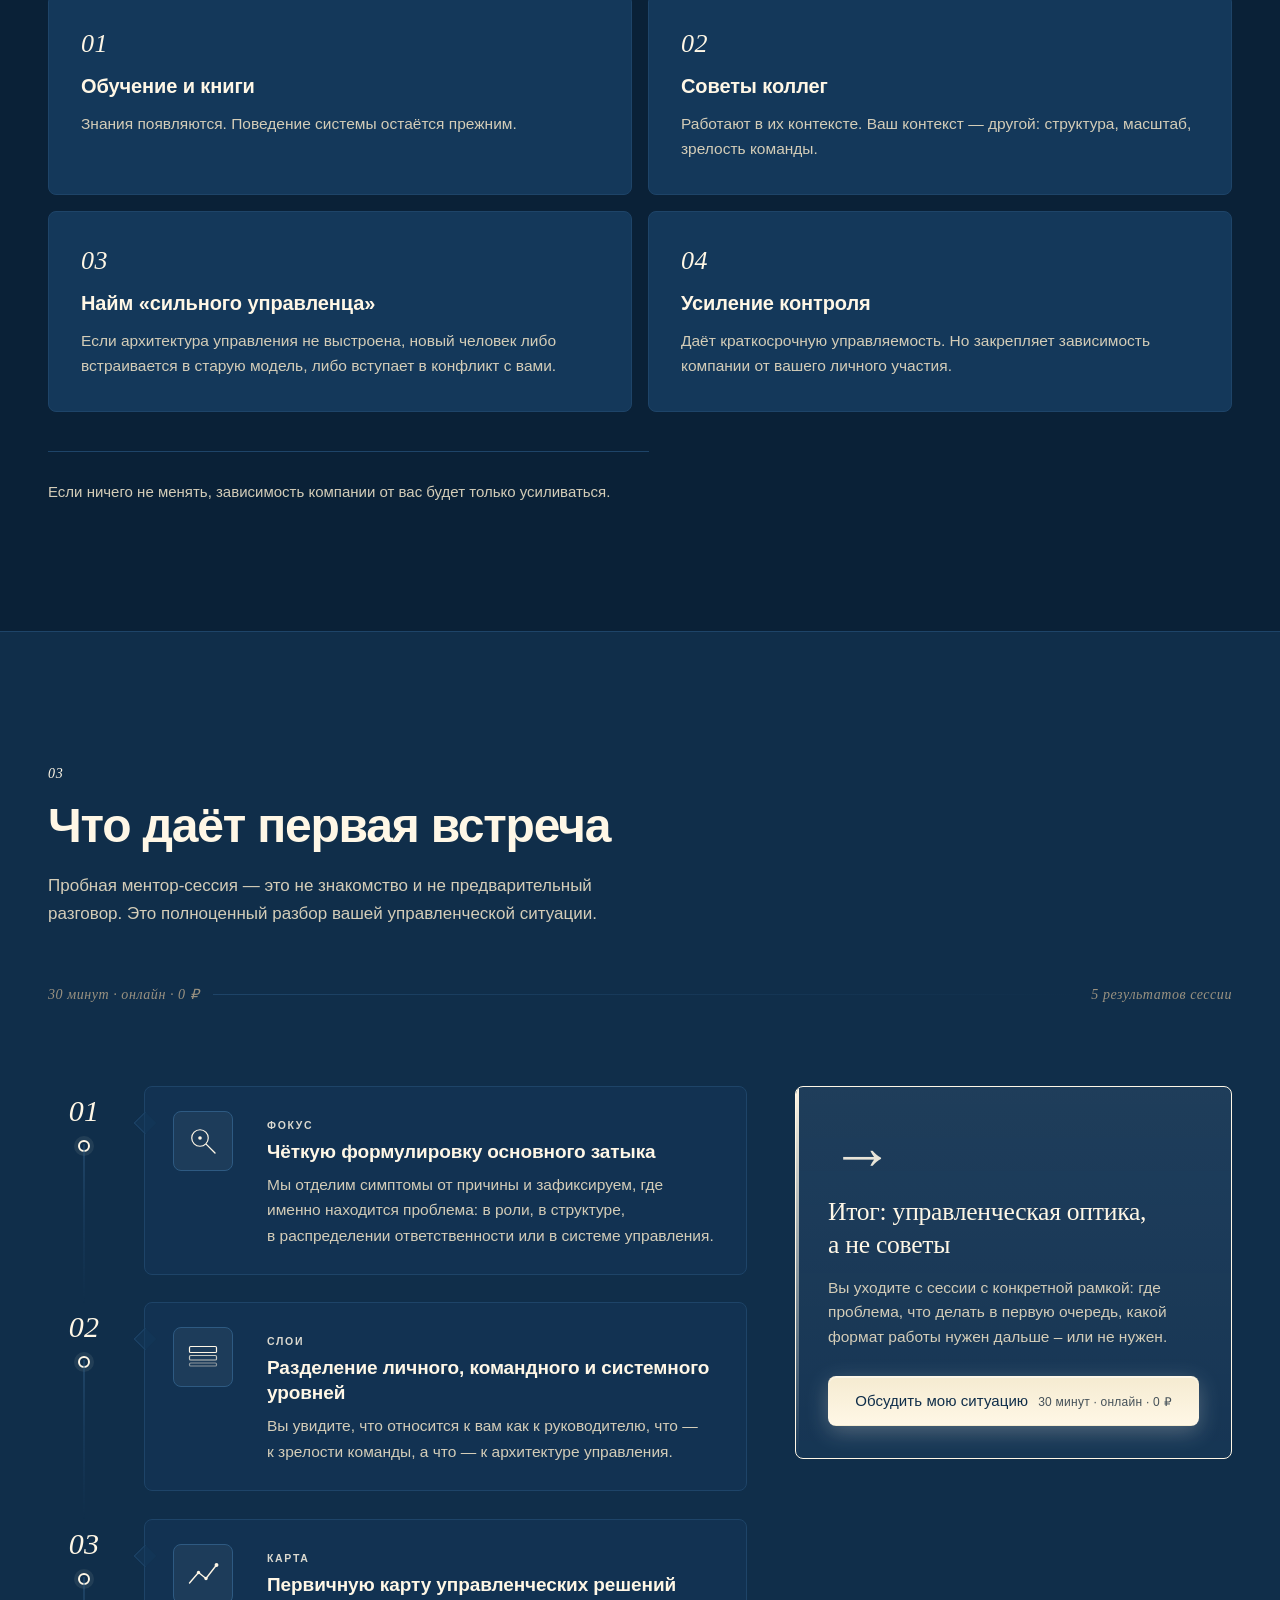
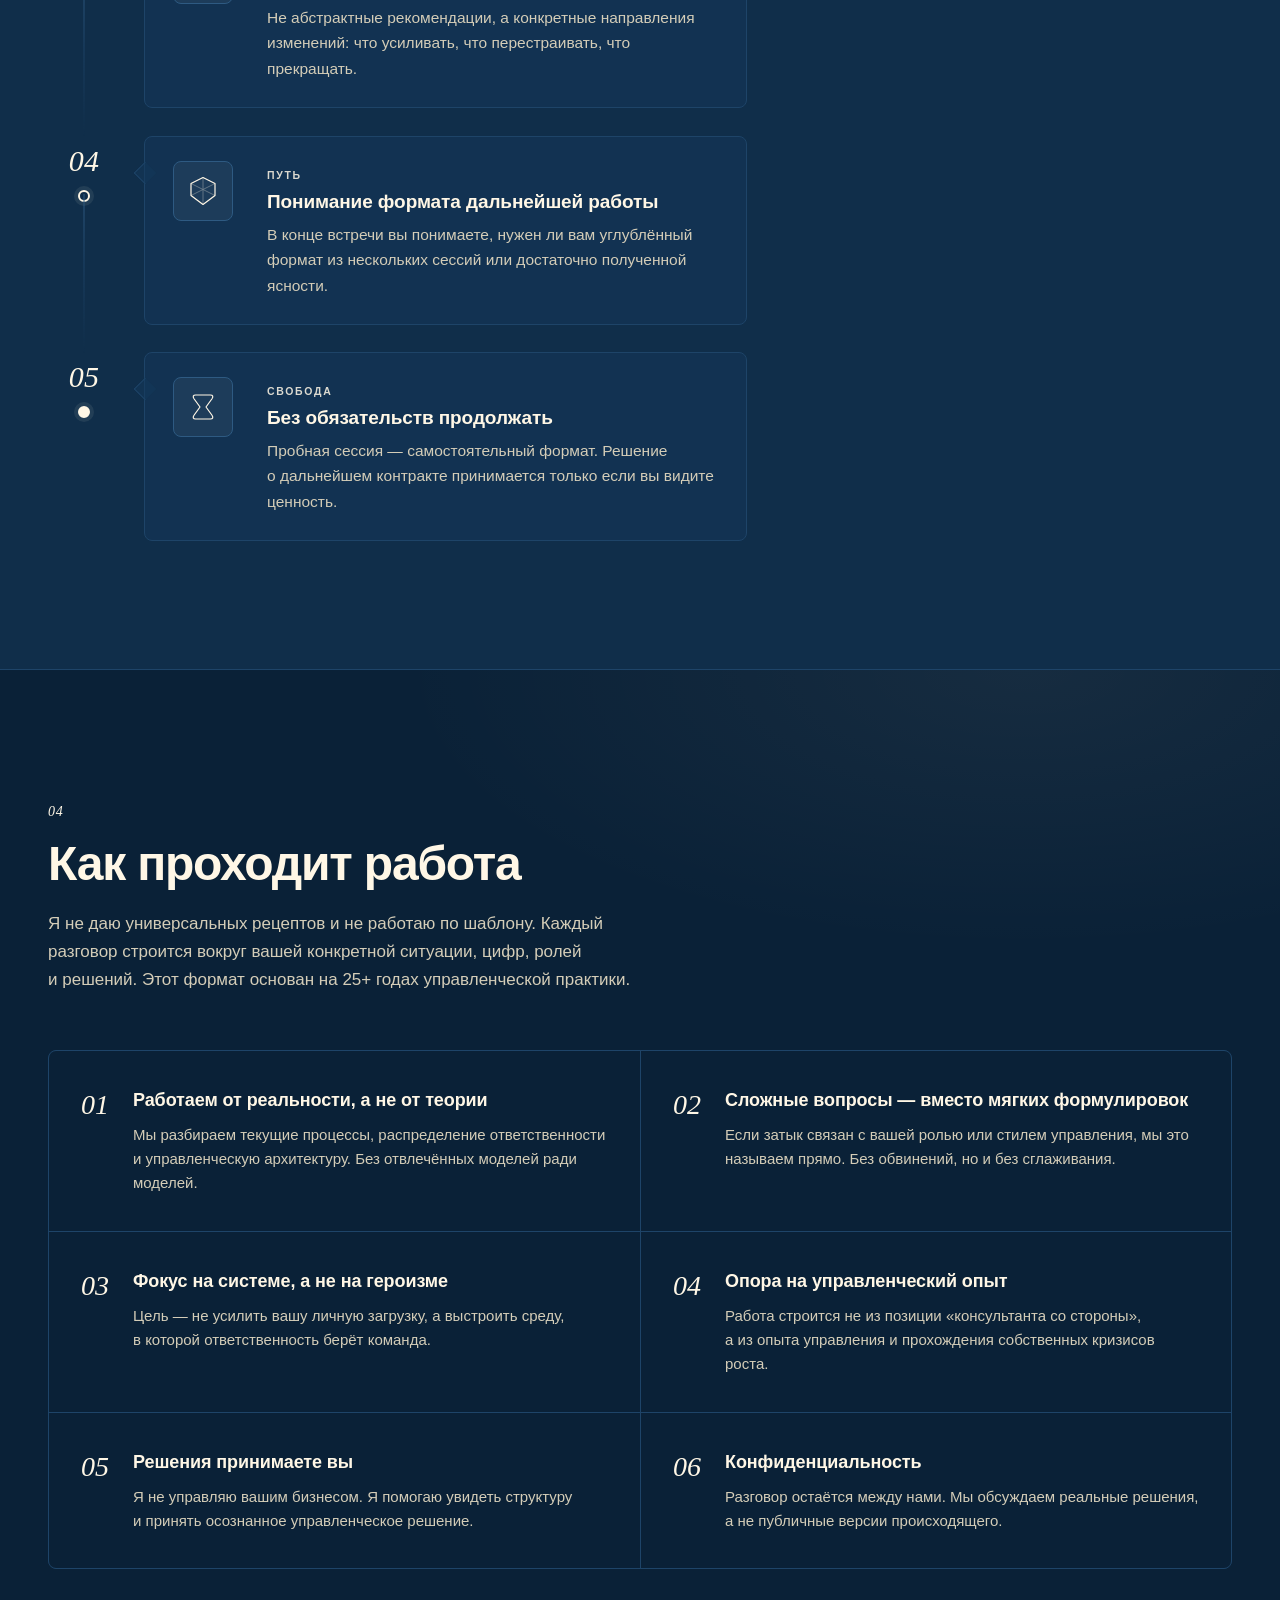
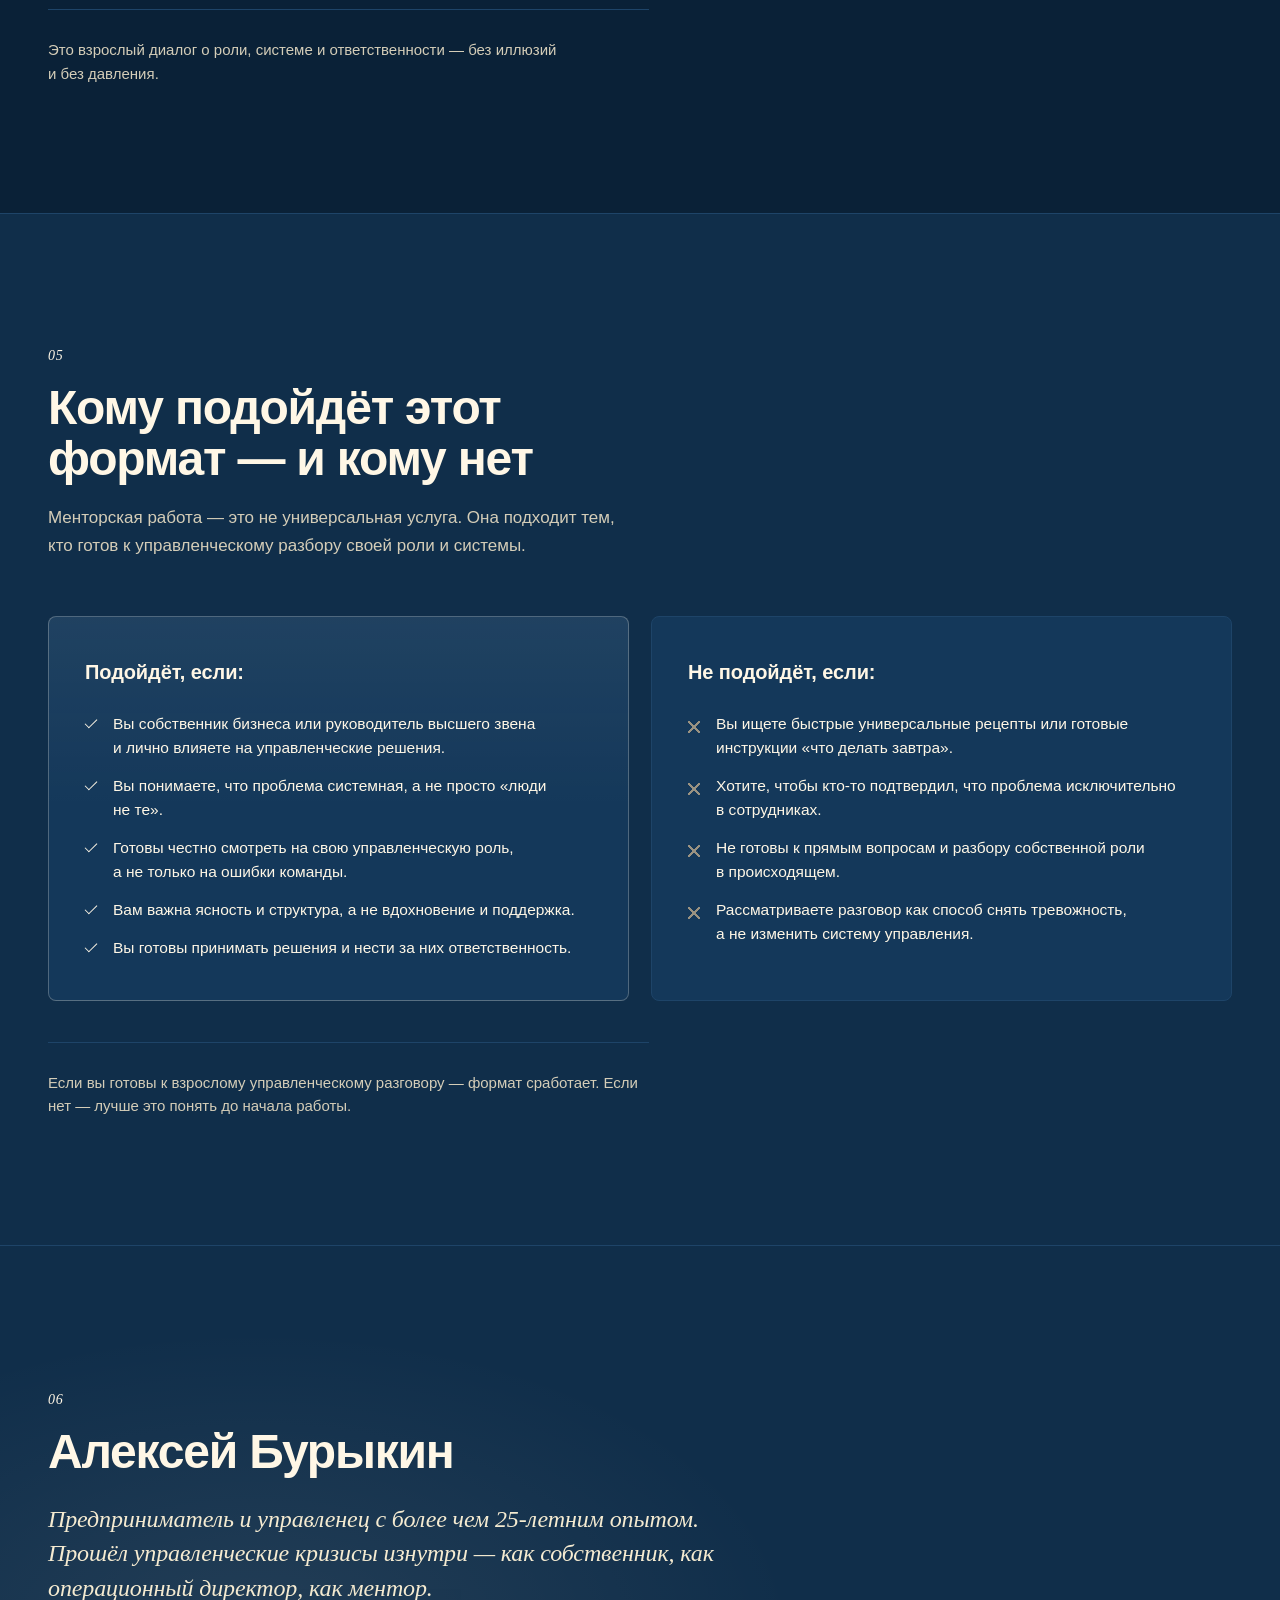
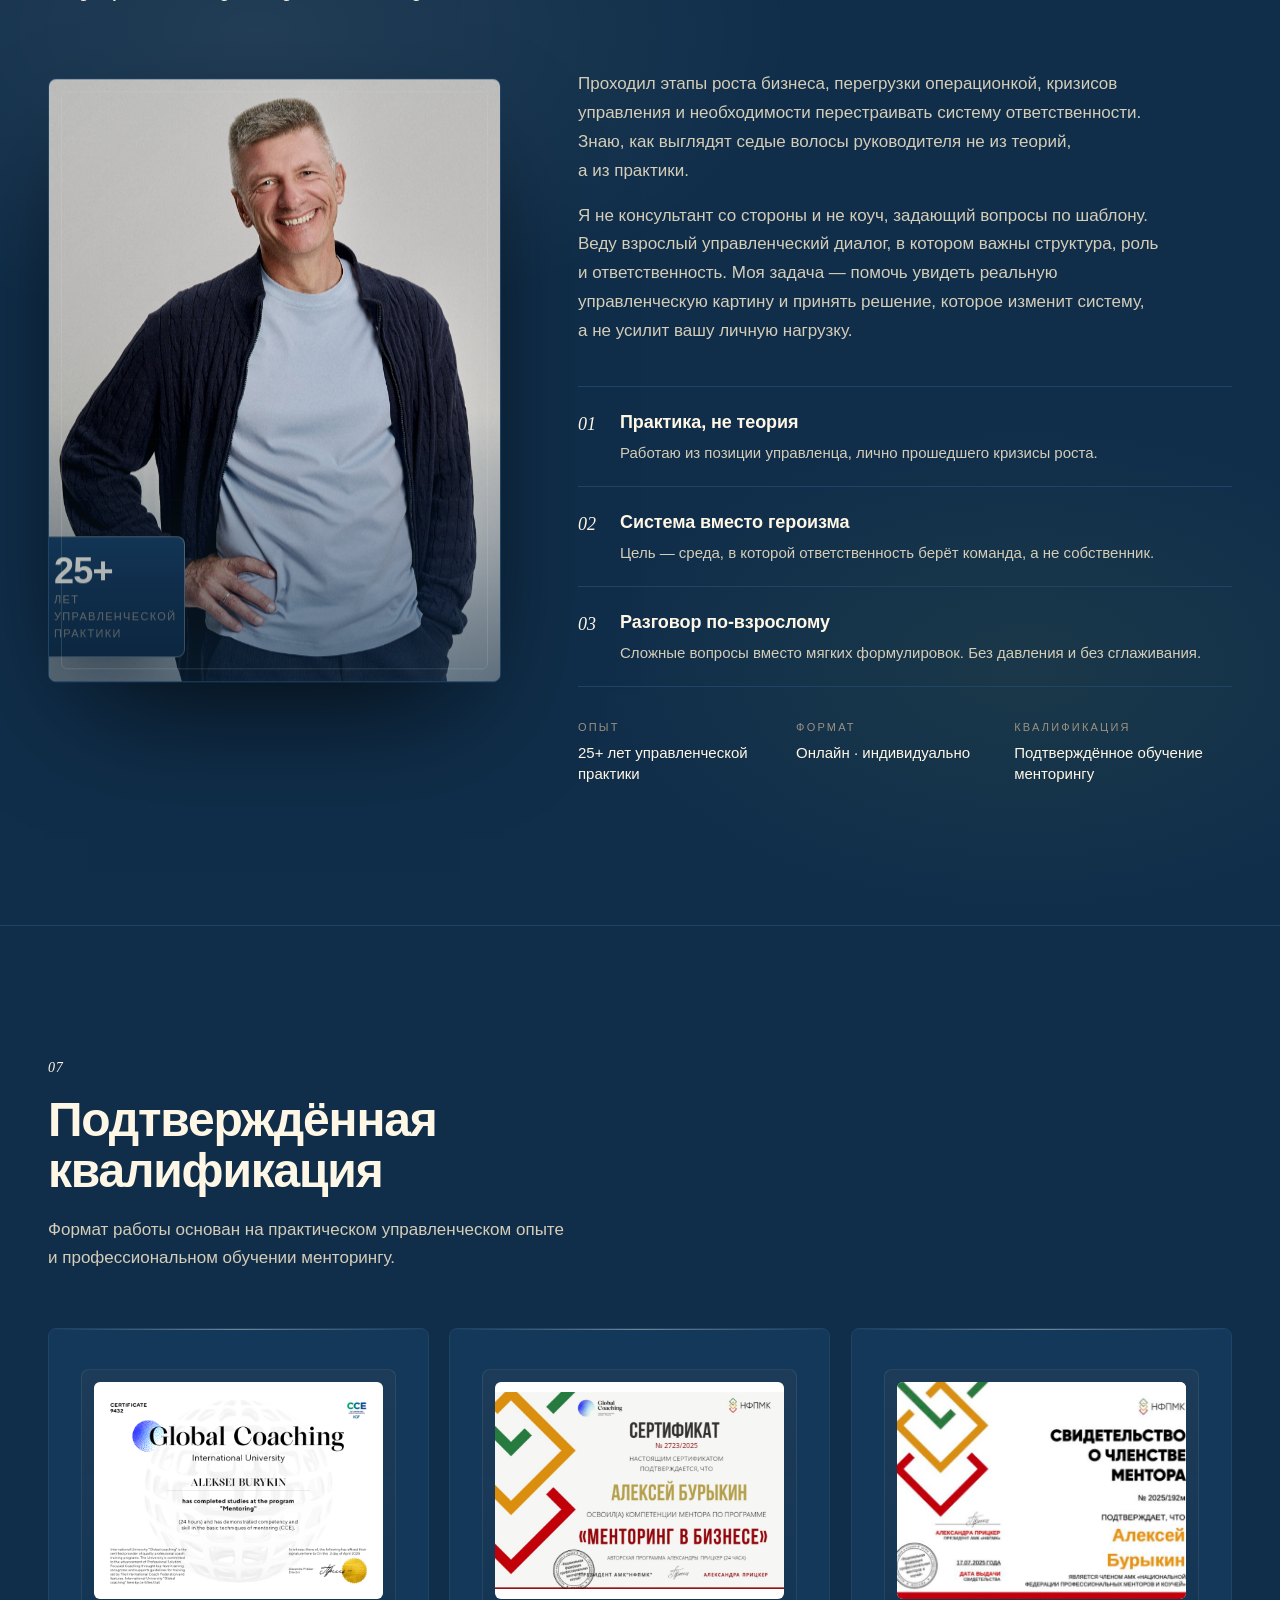
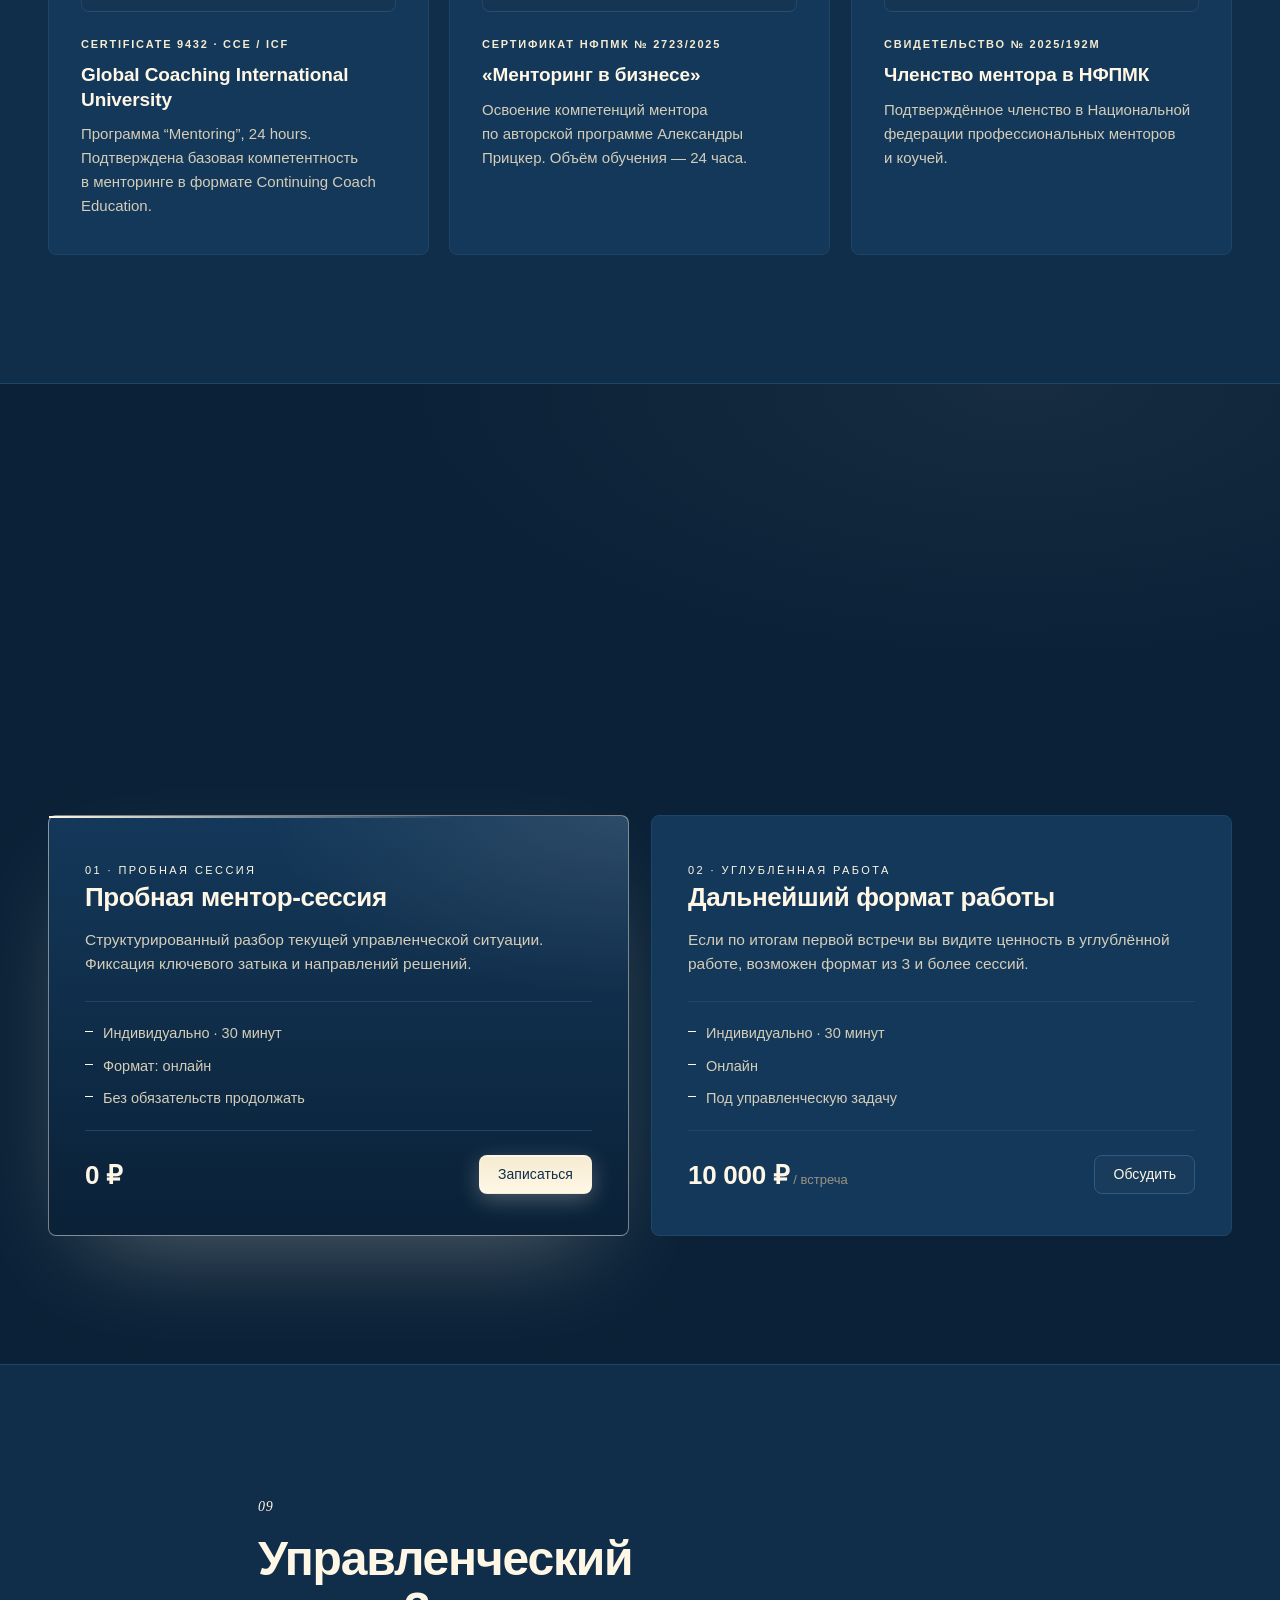
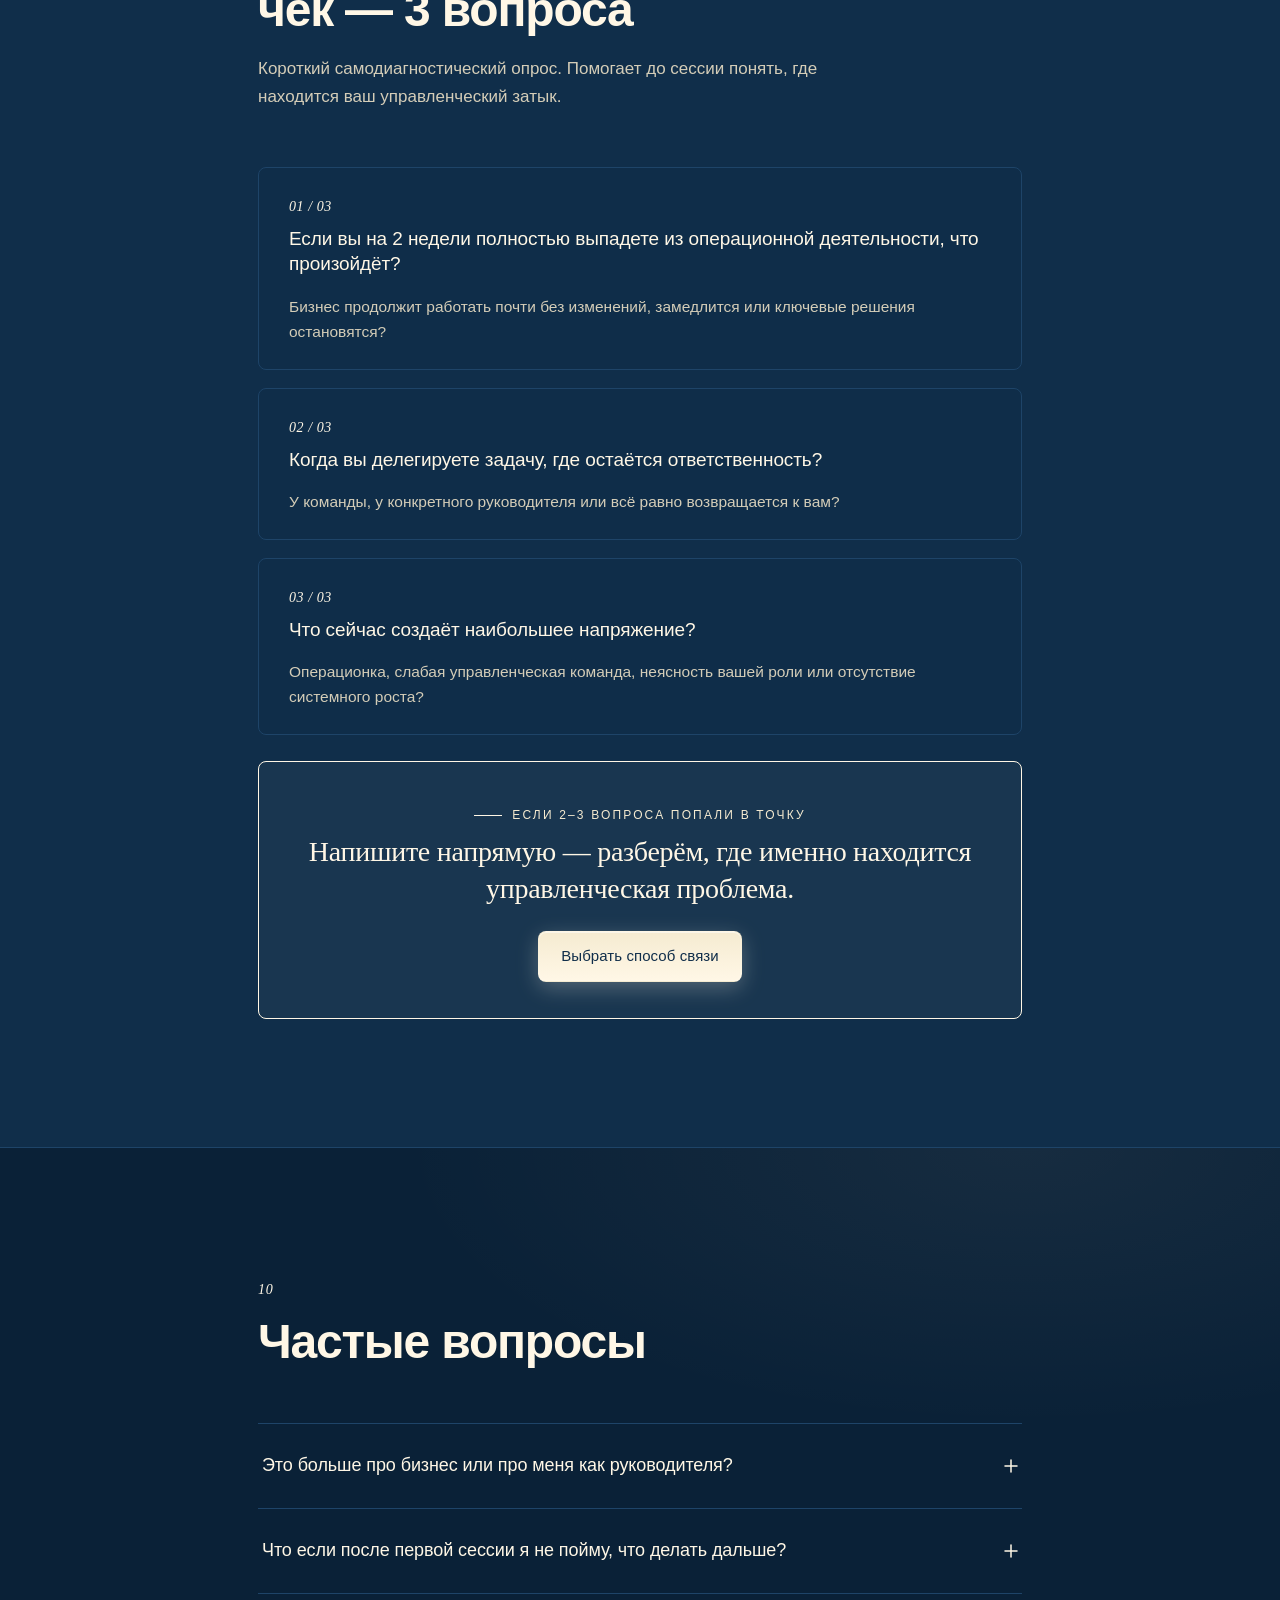
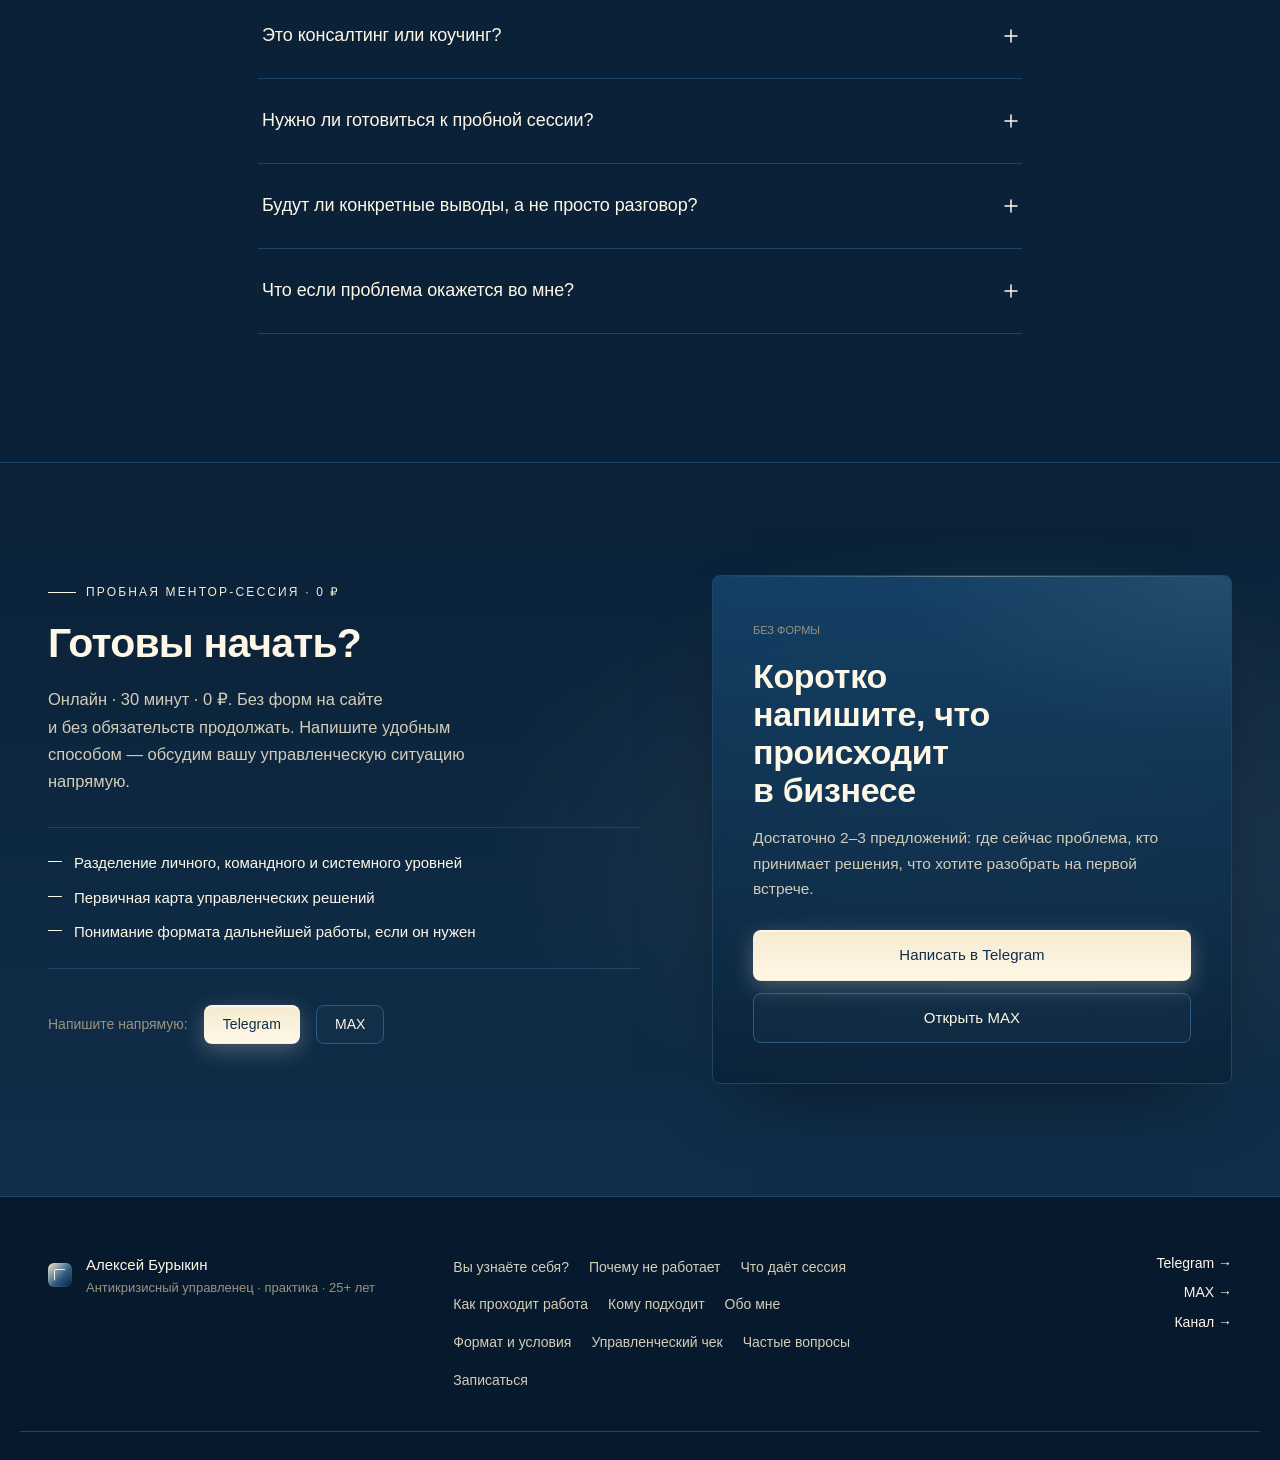
==== commit 5fc80686: "Point MAX contact links to the real profile The site previously linked MAX buttons to the generic ma" ====
--- a/index.html
+++ b/index.html
@@ -883,7 +883,7 @@
       <div class="contact-direct">
         <span>Напишите напрямую:</span>
         <a class="btn btn--primary" href="https://t.me/Mbobr1975" target="_blank" rel="noopener">Telegram</a>
-        <a class="btn btn--outline" href="https://max.ru/" target="_blank" rel="noopener">MAX</a>
+        <a class="btn btn--outline" href="https://max.ru/u/f9LHodD0cOJxgNY1lu7jqiQYc0-IUhcCfW5g-uhpCnwXdzNk14JP2QsLUi0" target="_blank" rel="noopener">MAX</a>
       </div>
     </div>
 
@@ -893,9 +893,8 @@
       <p>Достаточно 2–3&nbsp;предложений: где сейчас проблема, кто принимает решения, что хотите разобрать на&nbsp;первой встрече.</p>
       <div class="contact-actions">
         <a class="btn btn--primary btn--lg" href="https://t.me/Mbobr1975" target="_blank" rel="noopener">Написать в&nbsp;Telegram</a>
-        <a class="btn btn--outline btn--lg" href="https://max.ru/" target="_blank" rel="noopener">Открыть MAX</a>
-      </div>
-      <p class="contact-panel__note">Для прямого перехода в&nbsp;MAX нужна ссылка на&nbsp;профиль. Пока кнопка ведёт на официальный сайт MAX.</p>
+        <a class="btn btn--outline btn--lg" href="https://max.ru/u/f9LHodD0cOJxgNY1lu7jqiQYc0-IUhcCfW5g-uhpCnwXdzNk14JP2QsLUi0" target="_blank" rel="noopener">Открыть MAX</a>
+      </div>
     </aside>
   </div>
 </section>
@@ -925,7 +924,7 @@
     </nav>
     <div class="footer__contact">
       <a href="https://t.me/Mbobr1975" target="_blank" rel="noopener">Telegram&nbsp;→</a>
-      <a href="https://max.ru/" target="_blank" rel="noopener">MAX&nbsp;→</a>
+      <a href="https://max.ru/u/f9LHodD0cOJxgNY1lu7jqiQYc0-IUhcCfW5g-uhpCnwXdzNk14JP2QsLUi0" target="_blank" rel="noopener">MAX&nbsp;→</a>
       <a href="https://t.me/+ueCIK215zyQzYTYy" target="_blank" rel="noopener">Канал&nbsp;→</a>
     </div>
   </div>
